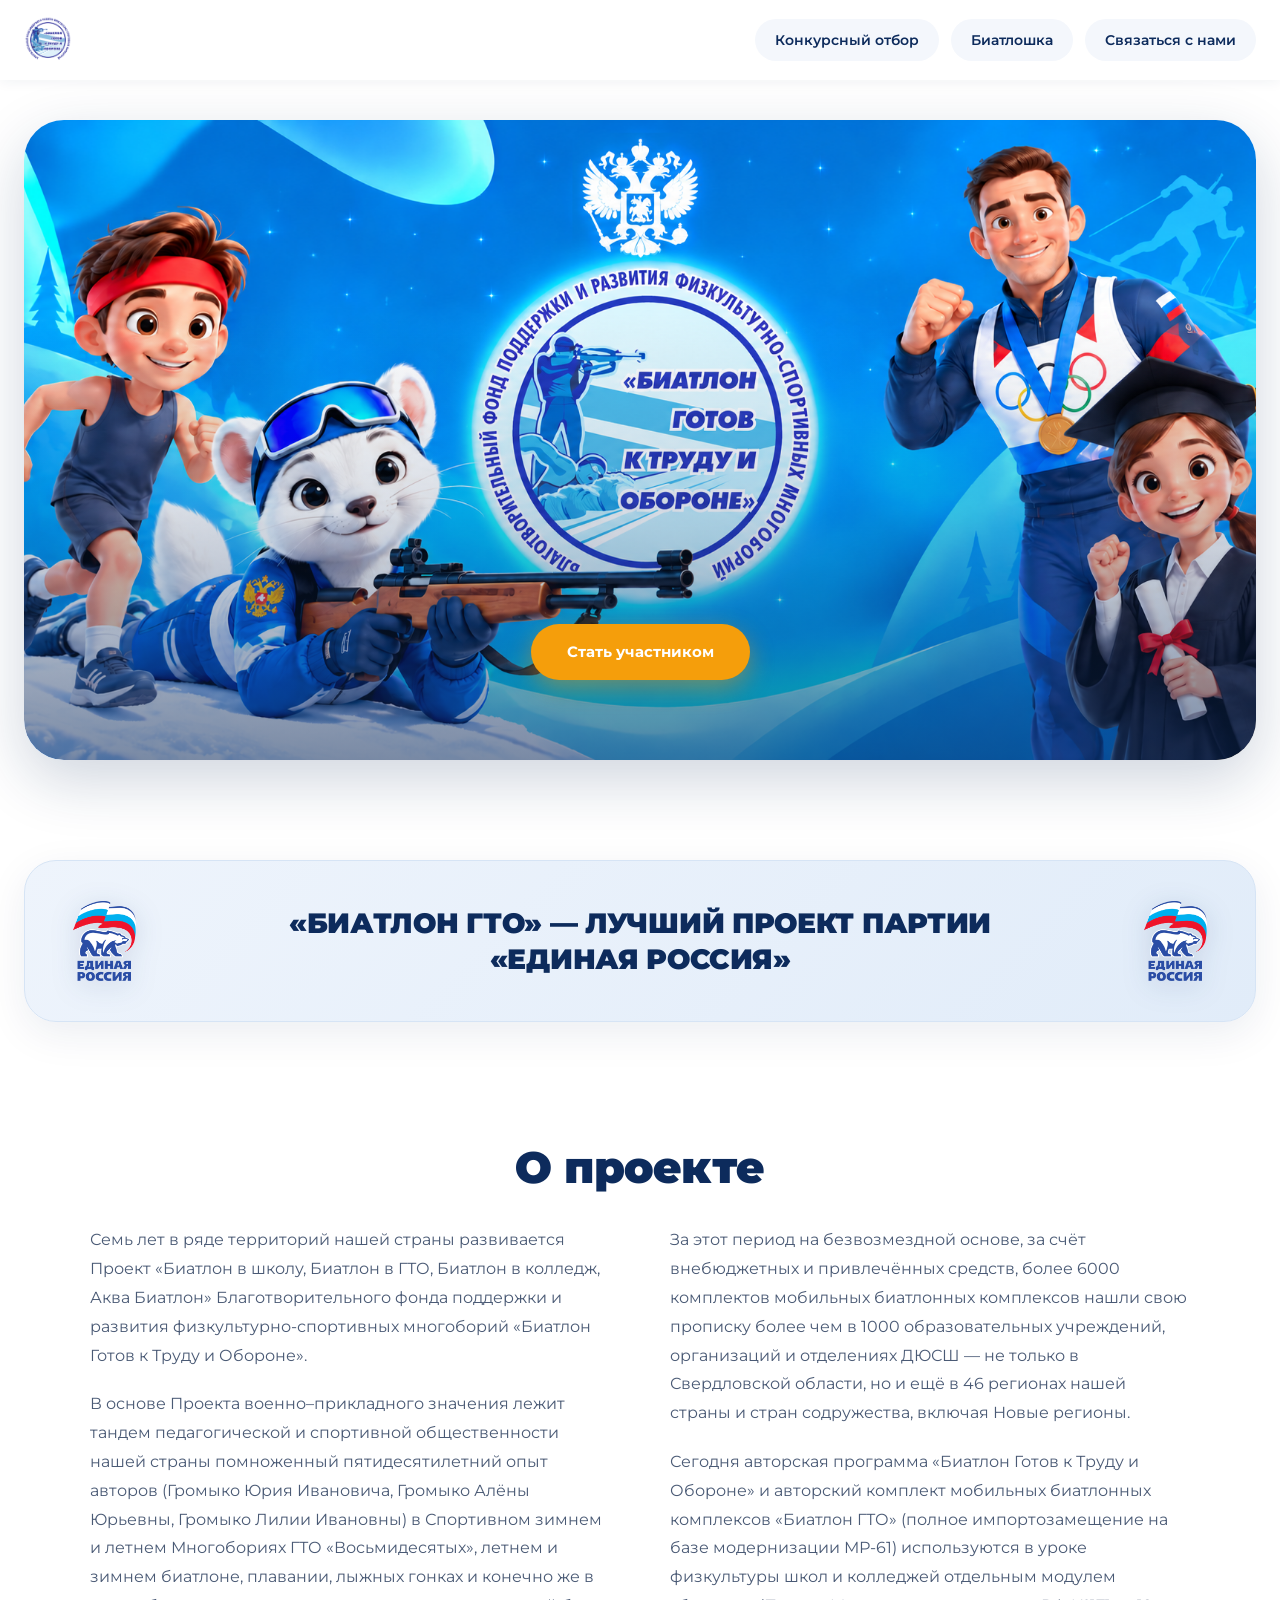
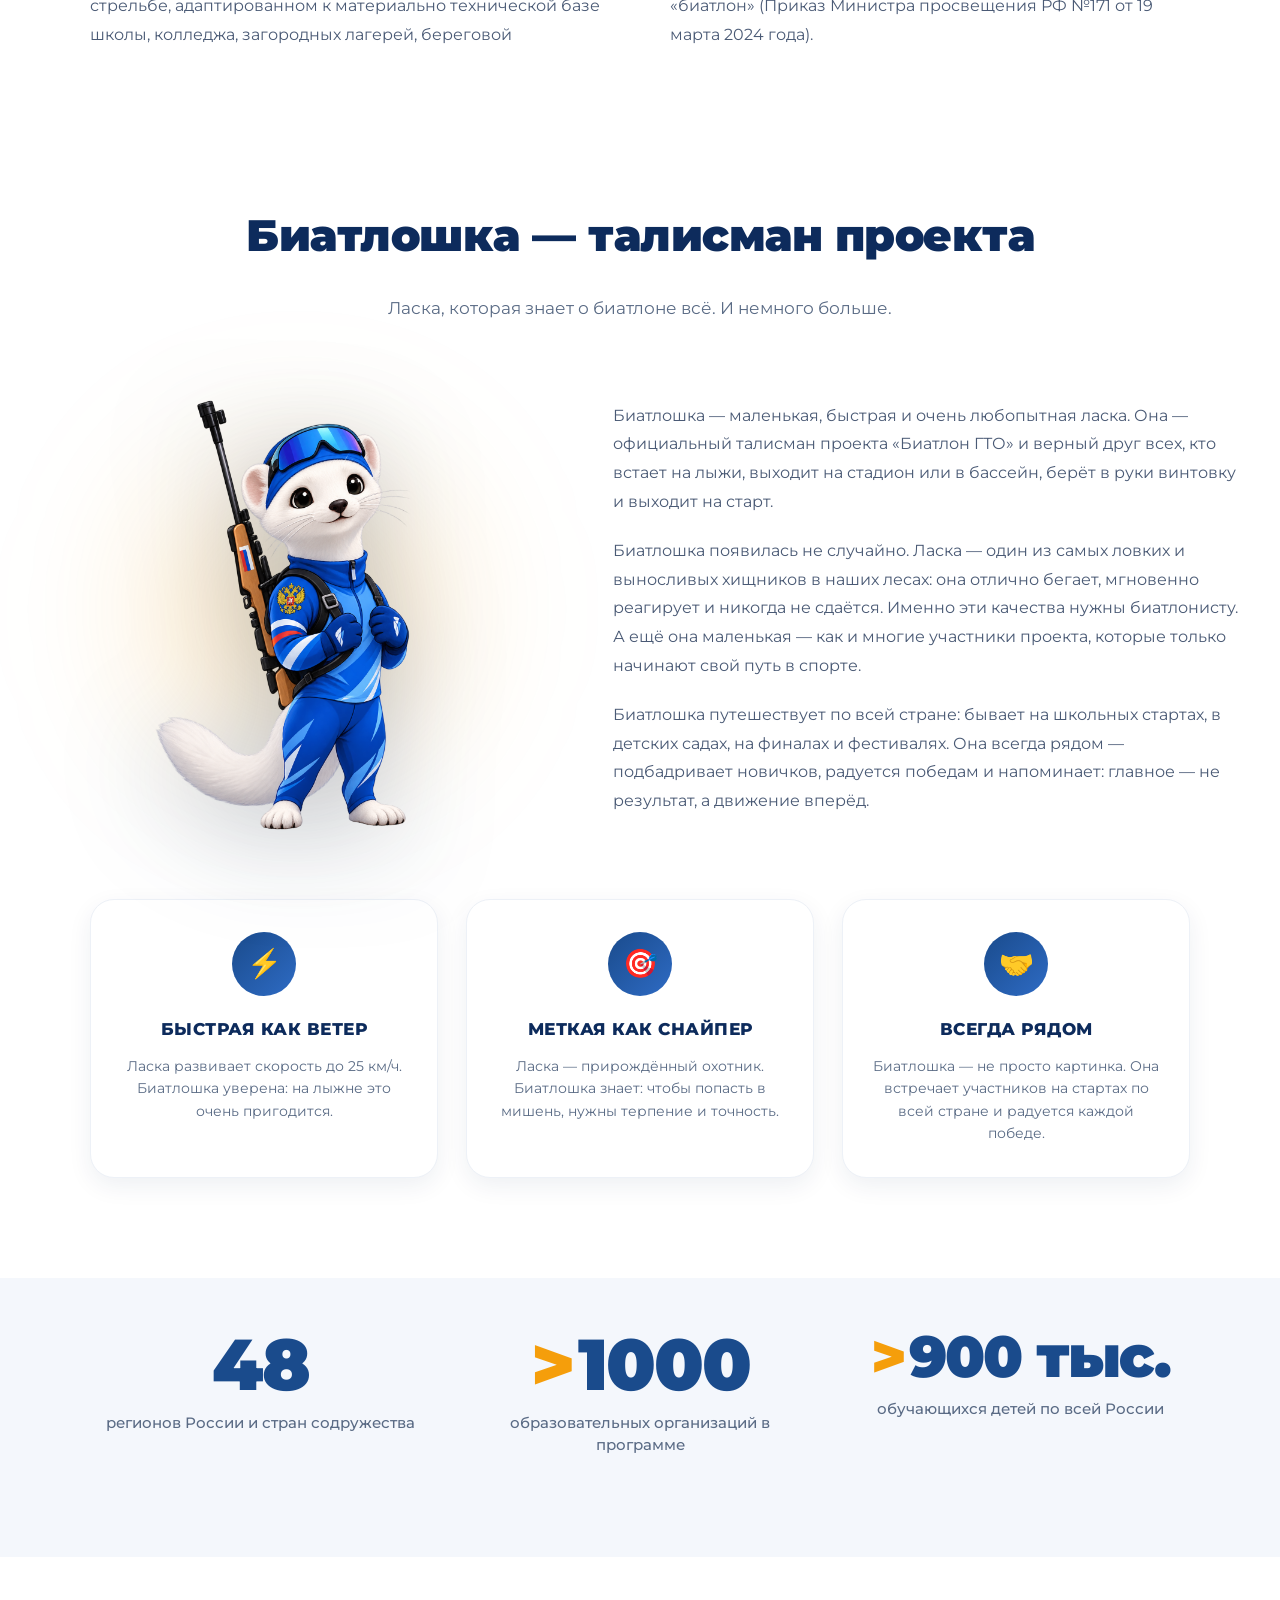
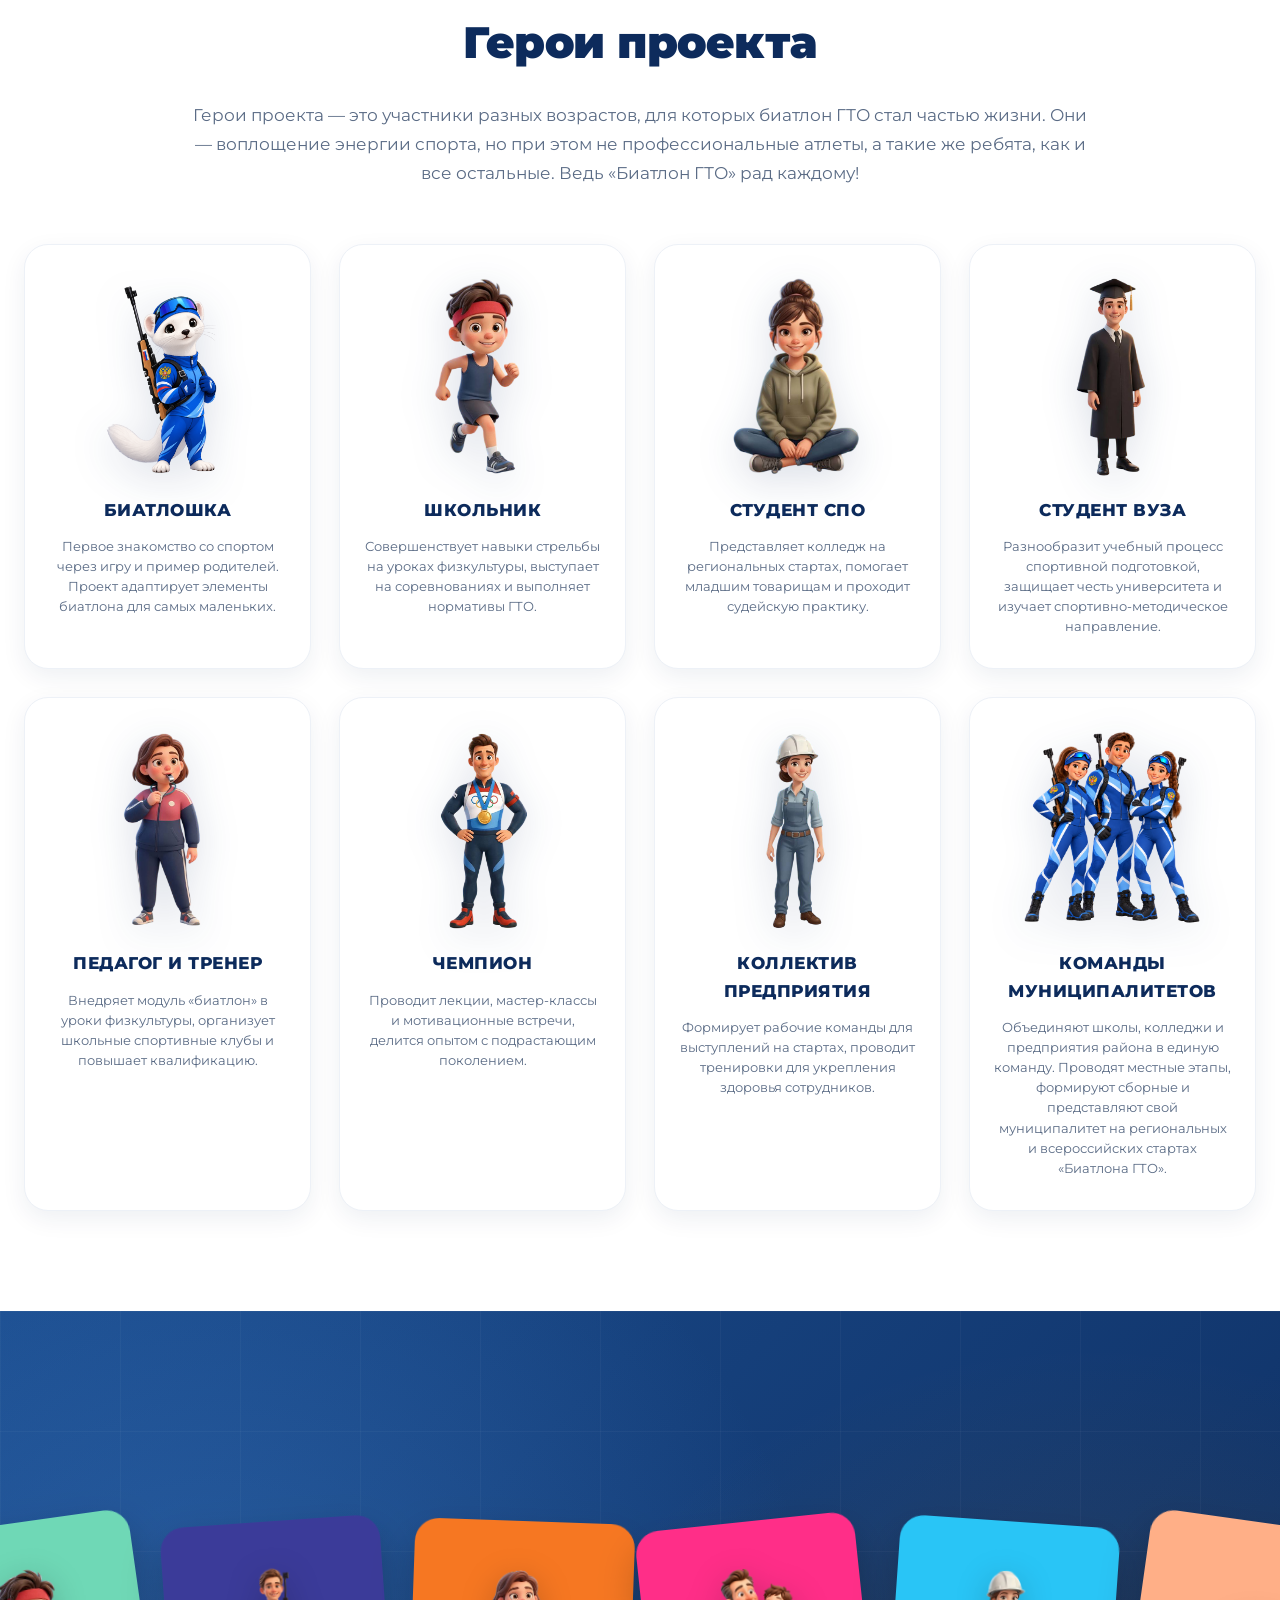
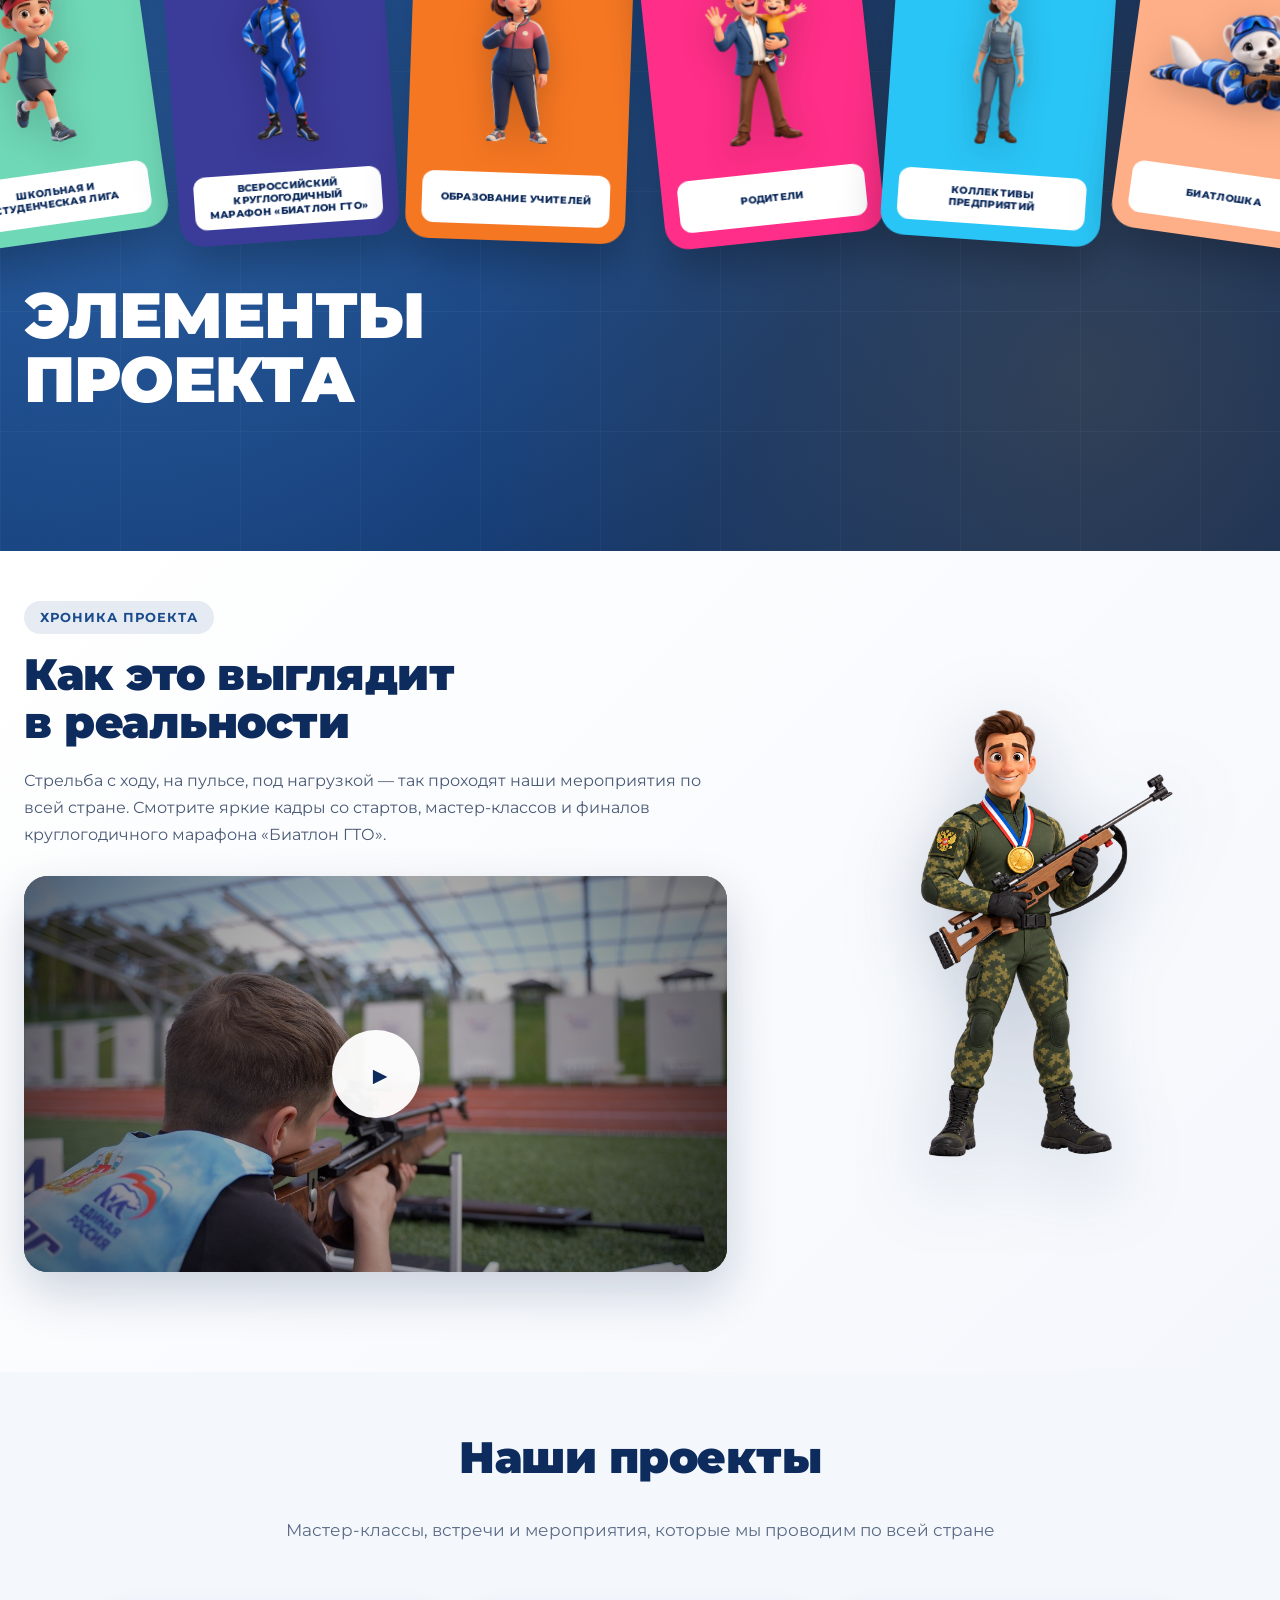
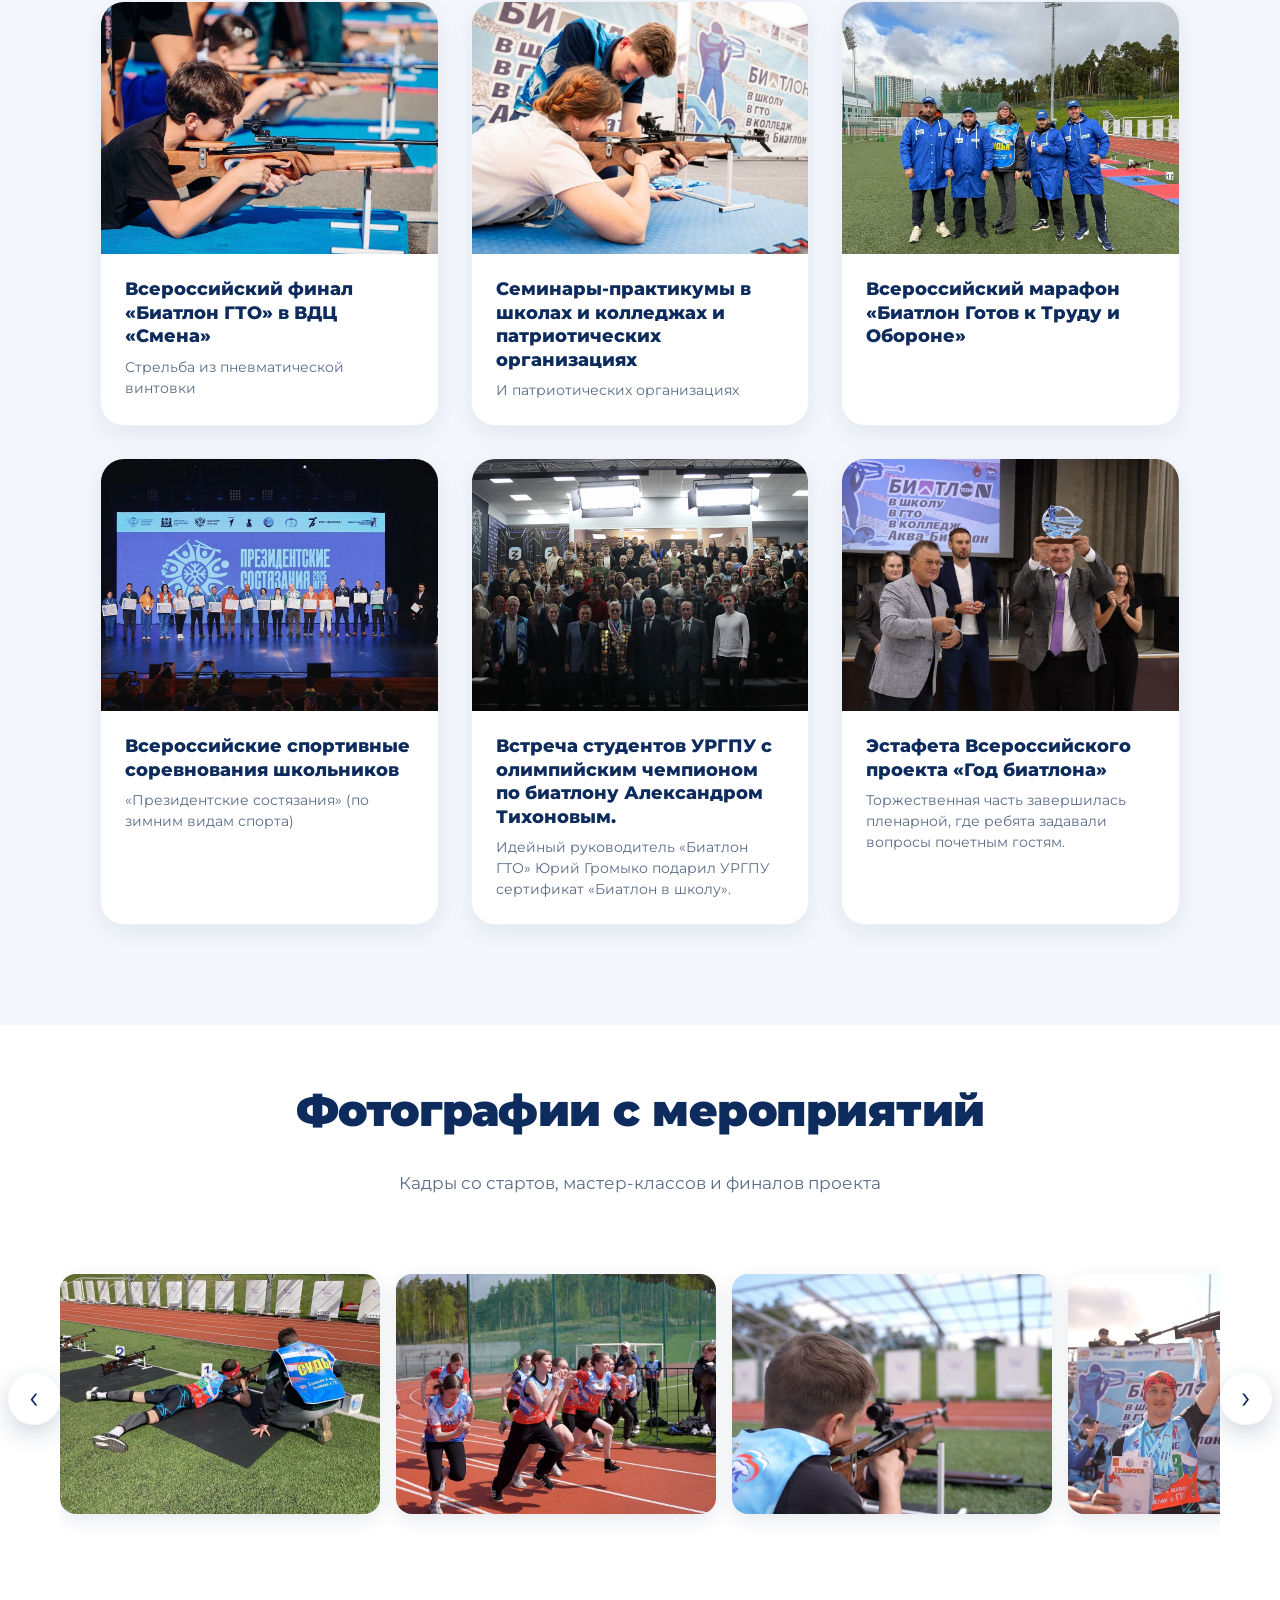
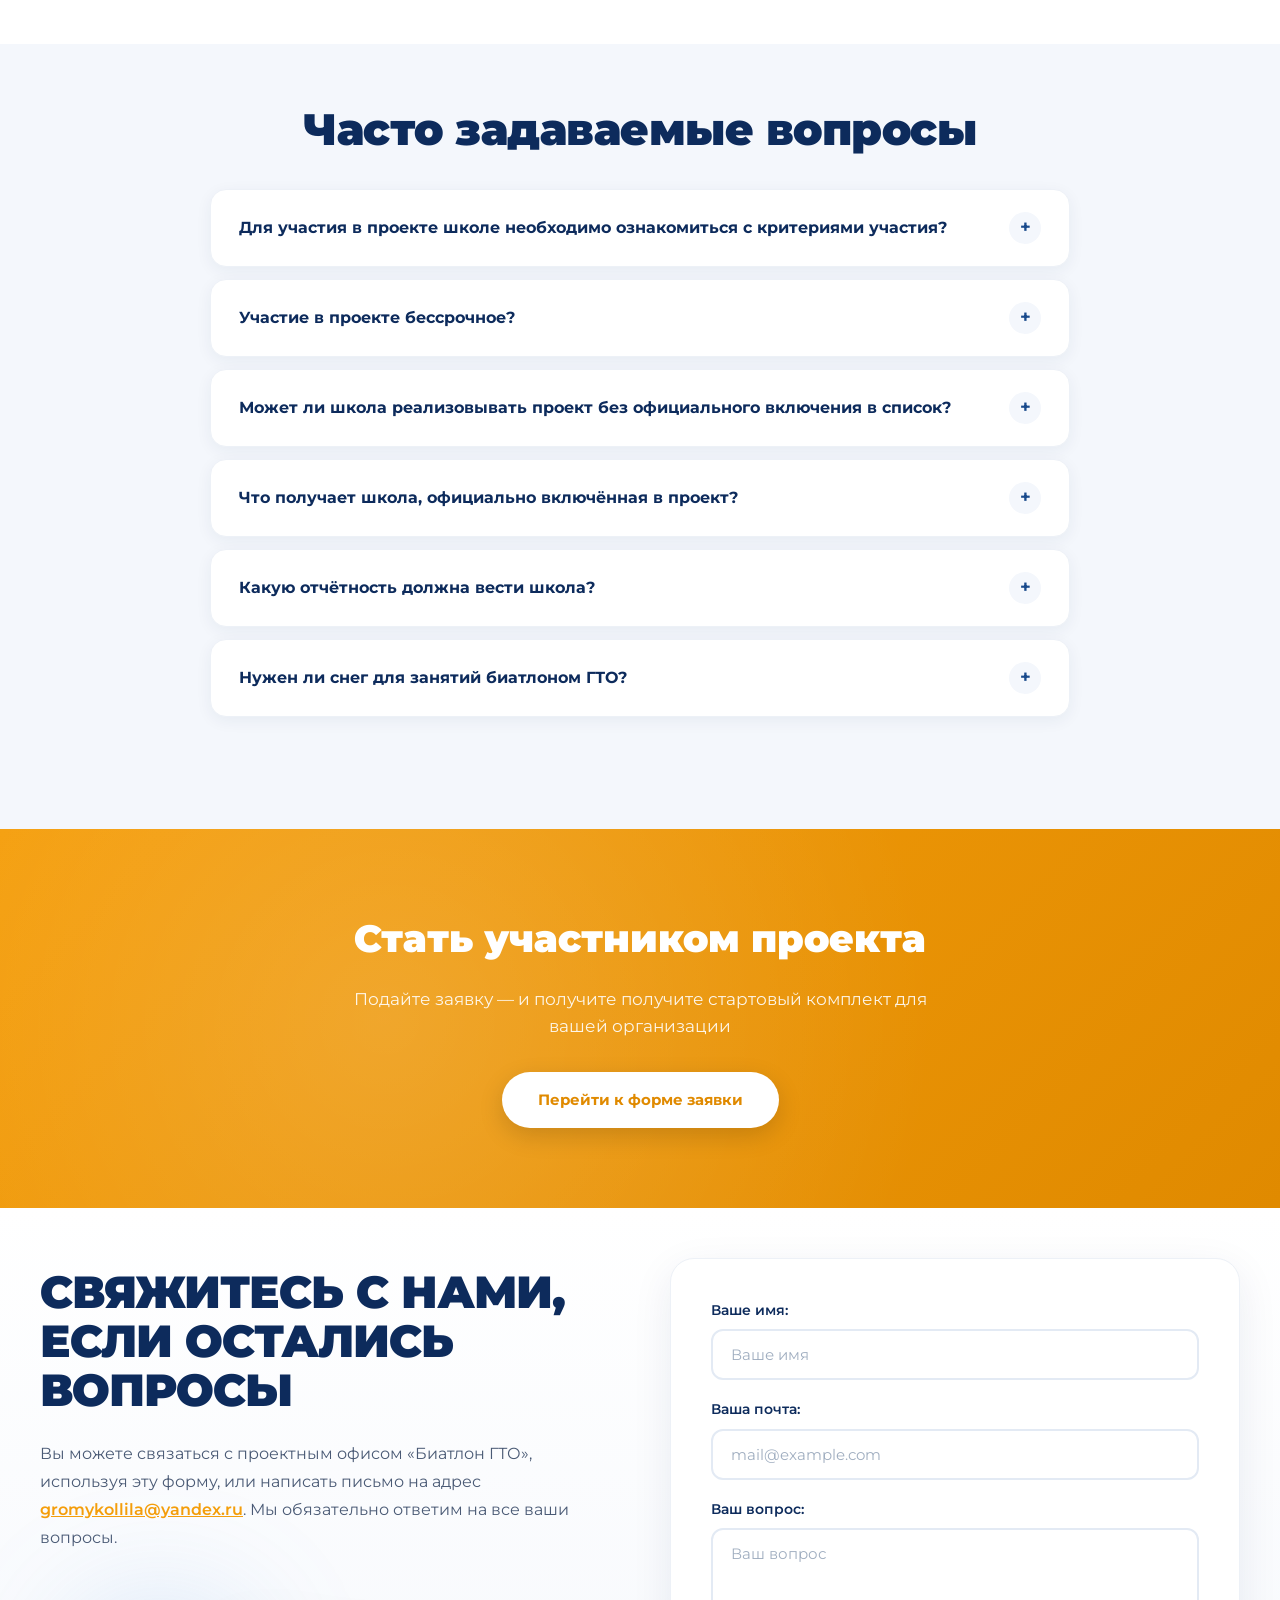
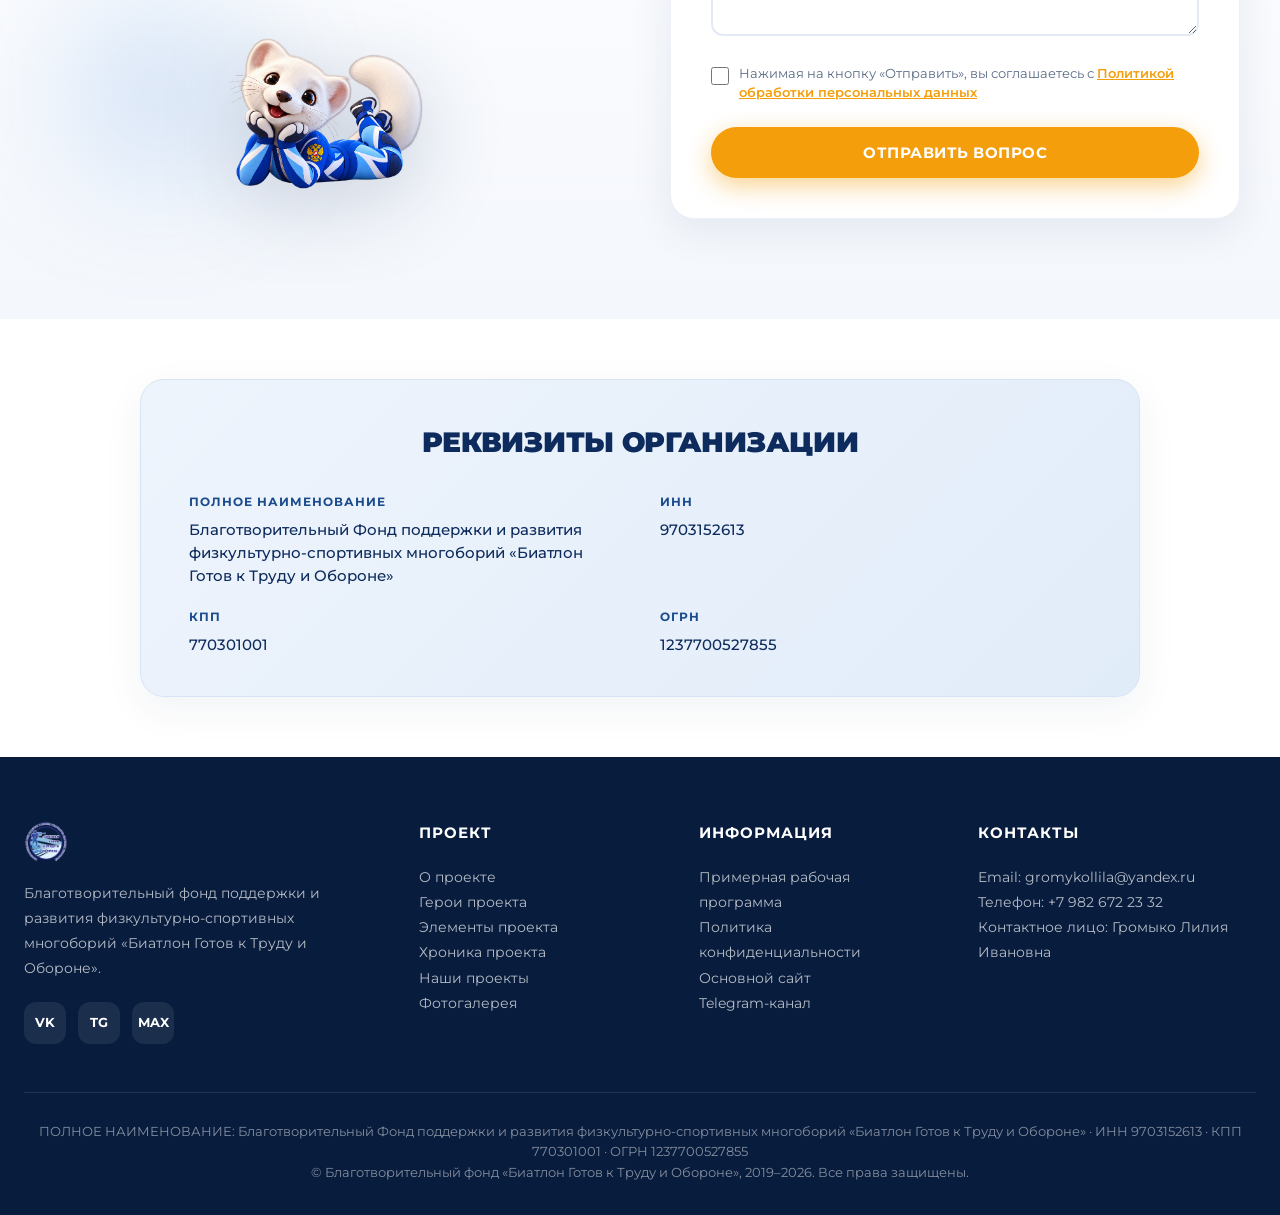
==== index.html @ d56c6538 "Update index.html" ====
<!DOCTYPE html>
<html lang="ru">
<head>
<meta charset="UTF-8">
<link rel="icon" href="/favicon.ico" type="image/x-icon">
<meta name="viewport" content="width=device-width, initial-scale=1.0">
<title>Биатлон в школу — Биатлон Готов к Труду и Обороне</title>
<link rel="preconnect" href="https://fonts.googleapis.com">
<link rel="preconnect" href="https://fonts.gstatic.com" crossorigin>
<link href="https://fonts.googleapis.com/css2?family=Montserrat:wght@400;500;600;700;800;900&display=swap" rel="stylesheet">
<link rel="stylesheet" href="style.css">
</head>
<body>

<!-- ============ 1. ХЕДЕР ============ -->
<header class="header" id="header">
    <div class="container header-inner">
        <a href="index.html" class="logo" target="_blank" rel="noopener">
            <img src="images/logogto.png" alt="Биатлон ГТО" class="logo-img">
        </a>

        <nav class="nav" id="nav">
            <a href="https://biatlonvgto.ru/press-center/news/sport-life/polozhenie-o-konkursnom-otbore-vdts-smena-i-bf-biatlon-gto/" target="_blank" rel="noopener">Конкурсный отбор</a>
            <a href="preschool.html">Биатлошка</a>
            <a href="#contacts">Связаться с нами</a>
        </nav>

        <button class="burger" id="burger" aria-label="Меню">
            <span></span><span></span><span></span>
        </button>
    </div>
</header>

<!-- ============ 2. HERO ============ -->
<section class="hero-section">
    <div class="container">
        <div class="hero-box">

            <div class="hero-cta">
                <a href="https://forms.yandex.ru/u/6abb74a384227cf427d6c8b0" target="_blank" rel="noopener" class="btn btn-orange">Стать участником</a>
            </div>
        </div>
    </div>
</section>

<!-- ============ ПАРТИЙНЫЙ БАННЕР ============ -->
<section class="party-banner">
    <div class="container">
        <div class="party-banner-box">
            <img src="images/er-logo.png" alt="Единая Россия" class="party-logo">
            <p class="party-text">
                «Биатлон ГТО» — лучший проект партии «Единая Россия»
            </p>
            <img src="images/er-logo.png" alt="Единая Россия" class="party-logo">
        </div>
    </div>
</section>

<!-- ============ 3. О ПРОЕКТЕ — ДВЕ КОЛОНКИ ============ -->
<section class="section" id="about">
    <div class="container">
        <h2 class="section-title">О проекте</h2>
        <div class="about-columns">
            <div class="about-col">
                <p>Семь лет в ряде территорий нашей страны развивается Проект «Биатлон в школу, Биатлон в ГТО, Биатлон в колледж, Аква Биатлон» Благотворительного фонда поддержки и развития физкультурно-спортивных многоборий «Биатлон Готов к Труду и Обороне».</p>
                <p>В основе Проекта военно–прикладного значения лежит тандем педагогической и спортивной общественности нашей страны помноженный пятидесятилетний опыт авторов (Громыко Юрия Ивановича, Громыко Алёны Юрьевны, Громыко Лилии Ивановны) в Спортивном зимнем и летнем Многобориях ГТО «Восьмидесятых», летнем и зимнем биатлоне, плавании, лыжных гонках и конечно же в стрельбе, адаптированном к материально технической базе школы, колледжа, загородных лагерей, береговой</p>
            </div>
            <div class="about-col">
                <p>За этот период на безвозмездной основе, за счёт внебюджетных и привлечённых средств, более 6000 комплектов мобильных биатлонных комплексов нашли свою прописку более чем в 1000 образовательных учреждений, организаций и отделениях ДЮСШ — не только в Свердловской области, но и ещё в 46 регионах нашей страны и стран содружества, включая Новые регионы.</p>
                <p>Сегодня авторская программа «Биатлон Готов к Труду и Обороне» и авторский комплект мобильных биатлонных комплексов «Биатлон ГТО» (полное импортозамещение на базе модернизации МР-61) используются в уроке физкультуры школ и колледжей отдельным модулем «биатлон» (Приказ Министра просвещения РФ №171 от 19 марта 2024 года).</p>
            </div>
        </div>
    </div>
</section>

<!-- ============ БИАТЛОШКА — ТАЛИСМАН ============ -->
<section class="section mascot-section" id="mascot">
    <div class="container">
        <h2 class="section-title">Биатлошка — талисман проекта</h2>
        <p class="section-subtitle">
            Ласка, которая знает о биатлоне всё. И немного больше.
        </p>

        <div class="mascot-inner">

            <div class="mascot-image">
                <div class="mascot-glow"></div>
                <img src="images/laska.png" alt="Биатлошка — талисман проекта">
            </div>

            <div class="mascot-content">
                <p>Биатлошка — маленькая, быстрая и очень любопытная ласка. Она — официальный талисман проекта «Биатлон ГТО» и верный друг всех, кто встает на лыжи, выходит на стадион или в бассейн, берёт в руки винтовку и выходит на старт.</p>
                <p>Биатлошка появилась не случайно. Ласка — один из самых ловких и выносливых хищников в наших лесах: она отлично бегает, мгновенно реагирует и никогда не сдаётся. Именно эти качества нужны биатлонисту. А ещё она маленькая — как и многие участники проекта, которые только начинают свой путь в спорте.</p>
                <p>Биатлошка путешествует по всей стране: бывает на школьных стартах, в детских садах, на финалах и фестивалях. Она всегда рядом — подбадривает новичков, радуется победам и напоминает: главное — не результат, а движение вперёд.</p>
            </div>

        </div>

        <div class="mascot-facts">

            <div class="mascot-fact">
                <div class="mascot-fact-icon">⚡</div>
                <h3>Быстрая как ветер</h3>
                <p>Ласка развивает скорость до 25 км/ч. Биатлошка уверена: на лыжне это очень пригодится.</p>
            </div>

            <div class="mascot-fact">
                <div class="mascot-fact-icon">🎯</div>
                <h3>Меткая как снайпер</h3>
                <p>Ласка — прирождённый охотник. Биатлошка знает: чтобы попасть в мишень, нужны терпение и точность.</p>
            </div>

            <div class="mascot-fact">
                <div class="mascot-fact-icon">🤝</div>
                <h3>Всегда рядом</h3>
                <p>Биатлошка — не просто картинка. Она встречает участников на стартах по всей стране и радуется каждой победе.</p>
            </div>

        </div>
    </div>
</section>

<!-- ============ 4. СТАТИСТИКА ============ -->
<section class="section section-gray" id="stats">
    <div class="container">
        <div class="stats-grid">
            <div class="stat-item">
                <div class="stat-num">48</div>
                <div class="stat-label">регионов России и стран содружества</div>
            </div>
            <div class="stat-item">
                <div class="stat-num"><span class="stat-sign">&gt;</span>1000</div>
                <div class="stat-label">образовательных организаций в программе</div>
            </div>
            <div class="stat-item">
                <div class="stat-num stat-num-wide"><span class="stat-sign">&gt;</span>900 тыс.</div>
                <div class="stat-label">обучающихся детей по всей России</div>
            </div>
        </div>
    </div>
</section>

<!-- ============ 5. ГЕРОИ ПРОЕКТА ============ -->
<section class="section" id="heroes">
    <div class="container">
        <h2 class="section-title">Герои проекта</h2>
        <p class="section-subtitle">
            Герои проекта — это участники разных возрастов, для которых биатлон ГТО стал частью жизни. Они — воплощение энергии спорта, но при этом не профессиональные атлеты, а такие же ребята, как и все остальные. Ведь «Биатлон ГТО» рад каждому!
        </p>

        <div class="heroes-grid">

            <div class="hero-card">
                <div class="hero-card-img">
                    <img src="images/laska.png" alt="Биатлошка">
                </div>
                <h3>Биатлошка</h3>
                <p>Первое знакомство со спортом через игру и пример родителей. Проект адаптирует элементы биатлона для самых маленьких.</p>
            </div>

            <div class="hero-card">
                <div class="hero-card-img">
                    <img src="images/schoolboy.png" alt="Школьник">
                </div>
                <h3>Школьник</h3>
                <p>Совершенствует навыки стрельбы на уроках физкультуры, выступает на соревнованиях и выполняет нормативы ГТО.</p>
            </div>

            <div class="hero-card">
                <div class="hero-card-img">
                    <img src="images/college.png" alt="Студент СПО">
                </div>
                <h3>Студент СПО</h3>
                <p>Представляет колледж на региональных стартах, помогает младшим товарищам и проходит судейскую практику.</p>
            </div>

            <div class="hero-card">
                <div class="hero-card-img">
                    <img src="images/student.png" alt="Студент вуза">
                </div>
                <h3>Студент вуза</h3>
                <p>Разнообразит учебный процесс спортивной подготовкой, защищает честь университета и изучает спортивно-методическое направление.</p>
            </div>

            <div class="hero-card">
                <div class="hero-card-img">
                    <img src="images/teacher.png" alt="Педагог">
                </div>
                <h3>Педагог и тренер</h3>
                <p>Внедряет модуль «биатлон» в уроки физкультуры, организует школьные спортивные клубы и повышает квалификацию.</p>
            </div>

            <div class="hero-card">
                <div class="hero-card-img">
                    <img src="images/champion.png" alt="Чемпион">
                </div>
                <h3>Чемпион</h3>
                <p>Проводит лекции, мастер-классы и мотивационные встречи, делится опытом с подрастающим поколением.</p>
            </div>

            <div class="hero-card">
                <div class="hero-card-img">
                    <img src="images/worker.png" alt="Коллектив предприятия">
                </div>
                <h3>Коллектив предприятия</h3>
                <p>Формирует рабочие команды для выступлений на стартах, проводит тренировки для укрепления здоровья сотрудников.</p>
            </div>

            <div class="hero-card">
                <div class="hero-card-img">
                    <img src="images/team.png" alt="Команды муниципалитетов">
                </div>
                <h3>Команды муниципалитетов</h3>
                <p>Объединяют школы, колледжи и предприятия района в единую команду. Проводят местные этапы, формируют сборные и представляют свой муниципалитет на региональных и всероссийских стартах «Биатлона ГТО».</p>
            </div>

        </div>
    </div>
</section>

<!-- ============ 6. ЭЛЕМЕНТЫ ПРОЕКТА ============ -->
<section class="section elements-section" id="elements">
    <div class="container">
        <div class="elements-wrap">

            <h2 class="elements-title">Элементы<br>проекта</h2>

            <div class="elements-cards">

                <div class="element-card" data-element="0" style="--color:#6FD8B6; --rot:-8deg;">
                    <div class="element-card-img">
                        <img src="images/schoolboy.png" alt="Школьная и студенческая лига">
                    </div>
                    <div class="element-card-label">Школьная и студенческая лига</div>
                </div>

                <div class="element-card" data-element="1" style="--color:#3B3B99; --rot:-4deg;">
                    <div class="element-card-img">
                        <img src="images/biatlonguy.png" alt="Всероссийский круглогодичный марафон">
                    </div>
                    <div class="element-card-label">Всероссийский круглогодичный марафон «Биатлон ГТО»</div>
                </div>

                <div class="element-card" data-element="2" style="--color:#F67722; --rot:2deg;">
                    <div class="element-card-img">
                        <img src="images/teacher.png" alt="Образование учителей">
                    </div>
                    <div class="element-card-label">Образование учителей</div>
                </div>

                <div class="element-card" data-element="3" style="--color:#FF2E88; --rot:-6deg;">
                    <div class="element-card-img">
                        <img src="images/parent.png" alt="Родители">
                    </div>
                    <div class="element-card-label">Родители</div>
                </div>

                <div class="element-card" data-element="4" style="--color:#29C5F6; --rot:4deg;">
                    <div class="element-card-img">
                        <img src="images/worker.png" alt="Коллективы предприятий">
                    </div>
                    <div class="element-card-label">Коллективы предприятий</div>
                </div>

                <div class="element-card" data-element="5" style="--color:#FFAF87; --rot:8deg;">
                    <div class="element-card-img">
                        <img src="images/laska2.png" alt="Биатлошка">
                    </div>
                    <div class="element-card-label">Биатлошка</div>
                </div>

            </div>
            <!-- /.elements-cards -->

        </div>
    </div>
</section>

<!-- ============ 7. ХРОНИКА ПРОЕКТА (ВИДЕО) ============ -->
<section class="section video-section" id="video">
    <div class="container">
        <div class="video-grid">

            <div class="video-content">
                <span class="section-tag">Хроника проекта</span>
                <h2 class="video-title">Как это выглядит<br>в реальности</h2>
                <p class="video-desc">
                    Стрельба с ходу, на пульсе, под нагрузкой — так проходят наши мероприятия по всей стране. Смотрите яркие кадры со стартов, мастер-классов и финалов круглогодичного марафона «Биатлон ГТО».
                </p>

                <div class="video-wrapper">
                    <div class="video-facade"
                         data-video-src="https://rutube.ru/play/embed/28a6e863d900b4c60c441e5e1217156a/?skinColor=3949AB"
                         role="button"
                         aria-label="Смотреть видео"
                         tabindex="0">
                        <img src="images/video-poster.jpg" alt="Хроника проекта «Биатлон ГТО»">
                        <button class="video-play-btn" aria-hidden="true">▶</button>
                    </div>
                </div>
            </div>

            <div class="video-character">
                <div class="video-glow"></div>
                <img src="images/military.png" alt="Персонаж">
            </div>

        </div>
    </div>
</section>

<!-- ============ 8. НАШИ ПРОЕКТЫ ============ -->
<section class="section section-gray" id="projects">
    <div class="container">
        <h2 class="section-title">Наши проекты</h2>
        <p class="section-subtitle">
            Мастер-классы, встречи и мероприятия, которые мы проводим по всей стране
        </p>

        <div class="projects-grid">

            <div class="project-card" data-project="0">
                <div class="project-img">
                    <img src="images/project-1.jpg" alt="Всероссийский финал «Биатлон ГТО» в ВДЦ «Смена»">
                </div>
                <h3>Всероссийский финал «Биатлон ГТО» в ВДЦ «Смена»</h3>
                <p>Стрельба из пневматической винтовки</p>
            </div>

            <div class="project-card" data-project="1">
                <div class="project-img">
                    <img src="images/project-2.jpg" alt="Семинары-практикумы">
                </div>
                <h3>Семинары-практикумы в школах и колледжах и патриотических организациях</h3>
                <p>И патриотических организациях</p>
            </div>

            <div class="project-card" data-project="2">
                <div class="project-img">
                    <img src="images/urgpy.jpg" alt="Всероссийский мировой «Биатлон Готов к Труду и Обороне»">
                </div>
                <h3>Всероссийский марафон «Биатлон Готов к Труду и Обороне»</h3>
            </div>

            <div class="project-card" data-project="3">
                <div class="project-img">
                    <img src="images/project-4.jpg" alt="Всероссийские спортивные соревнования школьников">
                </div>
                <h3>Всероссийские спортивные соревнования школьников</h3>
                <p>«Президентские состязания» (по зимним видам спорта)</p>
            </div>

            <div class="project-card" data-project="4">
                <div class="project-img">
                    <img src="images/project-5.jpg" alt="Встреча студентов УРГПУ с олимпийским чемпионом">
                </div>
                <h3>Встреча студентов УРГПУ с олимпийским чемпионом по биатлону Александром Тихоновым.</h3>
                <p>Идейный руководитель «Биатлон ГТО» Юрий Громыко подарил УРГПУ сертификат «Биатлон в школу».</p>
            </div>
            <div class="project-card" data-project="5">
                <div class="project-img">
                    <img src="images/project-6.jpg" alt="Всероссийского проекта «Год биатлона»">
                </div>
                <h3>Эстафета Всероссийского проекта «Год биатлона»</h3>
                <p>Торжественная часть завершилась пленарной, где ребята задавали вопросы почетным гостям.</p>
            </div>

        </div>
    </div>
</section>

<!-- ============ 9. ФОТОГАЛЕРЕЯ — СЛАЙДЕР ============ -->
<section class="section" id="gallery">
    <div class="container">
        <h2 class="section-title">Фотографии с мероприятий</h2>
        <p class="section-subtitle">
            Кадры со стартов, мастер-классов и финалов проекта
        </p>
    </div>

    <div class="gallery-slider-wrap">
        <button class="gallery-slider-btn gallery-slider-prev" id="gallerySliderPrev" aria-label="Назад">‹</button>

        <div class="gallery-slider" id="gallerySlider">
            <div class="gallery-slide" data-index="0"><img src="images/gallery-01.jpg" alt="Фото 1"></div>
            <div class="gallery-slide" data-index="1"><img src="images/gallery-02.jpg" alt="Фото 2"></div>
            <div class="gallery-slide" data-index="2"><img src="images/gallery-03.jpg" alt="Фото 3"></div>
            <div class="gallery-slide" data-index="3"><img src="images/gallery-04.jpg" alt="Фото 4"></div>
            <div class="gallery-slide" data-index="4"><img src="images/gallery-05.jpg" alt="Фото 5"></div>
            <div class="gallery-slide" data-index="5"><img src="images/gallery-06.jpg" alt="Фото 6"></div>
            <div class="gallery-slide" data-index="6"><img src="images/gallery-07.jpg" alt="Фото 7"></div>
            <div class="gallery-slide" data-index="7"><img src="images/gallery-08.jpg" alt="Фото 8"></div>
            <div class="gallery-slide" data-index="8"><img src="images/gallery-09.jpg" alt="Фото 9"></div>
            <div class="gallery-slide" data-index="9"><img src="images/gallery-10.jpg" alt="Фото 10"></div>
            <div class="gallery-slide" data-index="10"><img src="images/gallery-11.jpg" alt="Фото 11"></div>
            <div class="gallery-slide" data-index="11"><img src="images/gallery-12.jpg" alt="Фото 12"></div>
            <div class="gallery-slide" data-index="12"><img src="images/gallery-13.jpg" alt="Фото 13"></div>
            <div class="gallery-slide" data-index="13"><img src="images/gallery-14.jpg" alt="Фото 14"></div>
        </div>

        <button class="gallery-slider-btn gallery-slider-next" id="gallerySliderNext" aria-label="Вперёд">›</button>
    </div>
</section>

<!-- ============ 10. FAQ ============ -->
<section class="section section-gray" id="faq">
    <div class="container">
        <h2 class="section-title">Часто задаваемые вопросы</h2>
        <div class="faq-list">

            <div class="faq-item">
                <button class="faq-question">
                    Для участия в проекте школе необходимо ознакомиться с критериями участия?
                    <span class="faq-toggle">+</span>
                </button>
                <div class="faq-answer">
                    <p>Да. В случае готовности их выполнения образовательная организация подаёт предварительную заявку в разделе сайта «Стать участником». Список участников проекта формируется ежегодно (февраль–апрель) совместно с региональным органом исполнительной власти в области образования.</p>
                </div>
            </div>

            <div class="faq-item">
                <button class="faq-question">
                    Участие в проекте бессрочное?
                    <span class="faq-toggle">+</span>
                </button>
                <div class="faq-answer">
                    <p>Да, участие в проекте для школ бессрочное. Для исключения школы из списка участников проекта школе необходимо направить официальное письмо в адрес фонда и регионального органа исполнительной власти в области образования с обоснованием причины исключения.</p>
                </div>
            </div>

            <div class="faq-item">
                <button class="faq-question">
                    Может ли школа реализовывать проект без официального включения в список?
                    <span class="faq-toggle">+</span>
                </button>
                <div class="faq-answer">
                    <p>Да, школа может самостоятельно реализовывать элементы проекта без официального включения в список, утверждённый фондом. Все материалы по реализации проекта находятся в общем доступе в разделе «Документы». При этом школа, официально не включённая в проект, не получает пакет спортивного инвентаря, не участвует в финальных Всероссийских мероприятиях, семинарах-практикумах, конкурсах, не имеют технического и методического сопровождения.</p>
                </div>
            </div>

            <div class="faq-item">
                <button class="faq-question">
                    Что получает школа, официально включённая в проект?
                    <span class="faq-toggle">+</span>
                </button>
                <div class="faq-answer">
                    <p>Школа, готовая выполнить критерии участия, подавшая заявку и официально включённая в реализацию в рамках договора пожертвования, заключённого между фондом и школой, получает пакет стартового брендированного инвентаря для реализации проекта.</p>
                </div>
            </div>

            <div class="faq-item">
                <button class="faq-question">
                    Какую отчётность должна вести школа?
                    <span class="faq-toggle">+</span>
                </button>
                <div class="faq-answer">
                    <p>В период реализации проекта образовательной организации необходимо заполнить отчётную форму в личном кабинете школы на сайте Министерства просвещения РФ. Отчёт заполняется дважды в течение одного учебного года (январь, май).</p>
                </div>
            </div>

            <div class="faq-item">
                <button class="faq-question">
                    Нужен ли снег для занятий биатлоном ГТО?
                    <span class="faq-toggle">+</span>
                </button>
                <div class="faq-answer">
                    <p>Нет. Проект работает вне зависимости от наличия снежного покрова — в Ставропольском и Краснодарском крае, Южной и Северной Осетии, Чеченской республике, Кыргызстане и Республике Беларусь. Мобильные биатлонные комплексы «Биатлон ГТО» адаптированы под любую материально-техническую базу образовательной организации, загородного лагеря, стадиона.</p>
                </div>
            </div>

        </div>
    </div>
</section>

<!-- ============ 11. CTA / ФОРМА ЗАЯВКИ ============ -->
<section class="cta" id="form">
    <div class="container cta-inner">
        <h2>Стать участником проекта</h2>
        <p>Подайте заявку — и получите получите стартовый комплект для вашей организации</p>
        <a href="https://forms.yandex.ru/u/6abb74a384227cf427d6c8b0" target="_blank" rel="noopener" class="btn btn-white">Перейти к форме заявки</a>
    </div>
</section>

    <!-- ============ СВЯЖИТЕСЬ С НАМИ ============ -->
<section class="section contact-form-section" id="contact-form">
    <div class="container">
        <div class="contact-grid">

            <div class="contact-info">
                <h2 class="contact-title">Свяжитесь с нами, если остались вопросы</h2>
                <p class="contact-desc">
                    Вы можете связаться с проектным офисом «Биатлон ГТО», используя эту форму,
                    или написать письмо на адрес
                    <a href="mailto:gromykollila@yandex.ru">gromykollila@yandex.ru</a>.
                    Мы обязательно ответим на все ваши вопросы.
                </p>

    <div class="contact-mascot">
        <div class="contact-mascot-glow"></div>
        <img src="images/laska3.png" alt="Биатлошка">
    </div>
</div>

            <form class="contact-form"
                  action="https://formspree.io/f/mbglqzpg"
                  method="POST">

                <div class="contact-form-field">
                    <label for="cf-name">Ваше имя:</label>
                    <input type="text" id="cf-name" name="person_name" placeholder="Ваше имя" required>
                </div>

                <div class="contact-form-field">
                    <label for="cf-email">Ваша почта:</label>
                    <input type="email" id="cf-email" name="email" placeholder="mail@example.com" required>
                </div>

                <div class="contact-form-field">
                    <label for="cf-message">Ваш вопрос:</label>
                    <textarea id="cf-message" name="message" rows="4" placeholder="Ваш вопрос" required></textarea>
                </div>

                <label class="contact-consent">
                    <input type="checkbox" name="consent" required>
                    <span>
                        Нажимая на кнопку «Отправить», вы соглашаетесь с
                        <a href="privacy.html" target="_blank">Политикой обработки персональных данных</a>
                    </span>
                </label>

                <button type="submit" class="contact-submit">Отправить вопрос</button>

                <div class="contact-form-message" id="contactFormMessage">
                    Спасибо! Ваше сообщение отправлено. Мы свяжемся с вами в ближайшее время.
                </div>
            </form>

        </div>
    </div>
</section>
    <!-- ============ РЕКВИЗИТЫ ============ -->
<section class="requisites">
    <div class="container">
        <div class="requisites-box">
            <h2 class="requisites-title">Реквизиты организации</h2>
            <div class="requisites-grid">

                <div class="requisites-item">
                    <div class="requisites-label">Полное наименование</div>
                    <div class="requisites-value">Благотворительный Фонд поддержки и развития физкультурно-спортивных многоборий «Биатлон Готов к Труду и Обороне»</div>
                </div>

                <div class="requisites-item">
                    <div class="requisites-label">ИНН</div>
                    <div class="requisites-value">9703152613</div>
                </div>

                <div class="requisites-item">
                    <div class="requisites-label">КПП</div>
                    <div class="requisites-value">770301001</div>
                </div>

                <div class="requisites-item">
                    <div class="requisites-label">ОГРН</div>
                    <div class="requisites-value">1237700527855</div>
                </div>

            </div>
        </div>
    </div>
</section>

<!-- ============ 12. ФУТЕР ============ -->
<footer class="footer" id="contacts">
    <div class="container">
        <div class="footer-grid">
            <div>
                <div class="footer-logo">
                    <img src="images/logogto.png" alt="Биатлон ГТО" class="footer-logo-img">
                </div>
                <p>Благотворительный фонд поддержки и развития физкультурно-спортивных многоборий «Биатлон Готов к Труду и Обороне».</p>
                <div class="footer-socials">
                    <a href="https://vk.ru/biatlonv_gto" target="_blank" rel="noopener" class="footer-social" aria-label="ВКонтакте">VK</a>
                    <a href="https://t.me/unostrus96" target="_blank" rel="noopener" class="footer-social" aria-label="Telegram">TG</a>
                    <a href="https://max.ru/join/y0WsVsxAyvVWuQJE02IU4ZRLbYFkY3nSQubuzBuzwjU" target="_blank" rel="noopener" class="footer-social" aria-label="MAX">MAX</a>
                </div>
            </div>
            <div>
                <h4>Проект</h4>
                <ul>
                    <li><a href="#about">О проекте</a></li>
                    <li><a href="#heroes">Герои проекта</a></li>
                    <li><a href="#elements">Элементы проекта</a></li>
                    <li><a href="#video">Хроника проекта</a></li>
                    <li><a href="#projects">Наши проекты</a></li>
                    <li><a href="#gallery">Фотогалерея</a></li>
                </ul>
            </div>
            <div>
                <h4>Информация</h4>
                <ul>
                    <li><a href="docs/rabochaya-programma.pdf" target="_blank" rel="noopener">Примерная рабочая программа</a></li>
                    <li><a href="privacy.html">Политика конфиденциальности</a></li>
                    <li><a href="https://biatlonvgto.ru/" target="_blank" rel="noopener">Основной сайт</a></li>
                    <li><a href="https://t.me/unostrus96" target="_blank" rel="noopener">Telegram-канал</a></li>
                </ul>
            </div>
            <div>
                <h4>Контакты</h4>
                <p>Email: gromykollila@yandex.ru</p>
                <p>Телефон: +7 982 672 23 32</p>
                <p>Контактное лицо: Громыко Лилия Ивановна</p>
            </div>
        </div>
        <div class="footer-bottom">
            <div class="footer-requisites">
               ПОЛНОЕ НАИМЕНОВАНИЕ: Благотворительный Фонд поддержки и развития физкультурно-спортивных многоборий «Биатлон Готов к Труду и Обороне» · ИНН 9703152613 · КПП 770301001 · ОГРН 1237700527855
            </div>
        <div class="footer-copy">
            © Благотворительный фонд «Биатлон Готов к Труду и Обороне», 2019–2026. Все права защищены.
        </div>
</div>
    </div>
</footer>

<!-- ============ МОДАЛЬНОЕ ОКНО ЭЛЕМЕНТОВ ============ -->
<div class="element-modal-overlay" id="elementModal">
    <div class="element-modal" role="dialog" aria-modal="true">
        <button class="element-modal-close" id="elementModalClose" aria-label="Закрыть">×</button>

        <div class="element-modal-inner">

            <div class="element-modal-left">
                <div class="element-modal-top">
                    <div class="element-modal-title-wrap">
                        <h3 class="element-modal-title" id="emTitle">Заголовок</h3>
                    </div>
                    <p class="element-modal-subtitle" id="emSubtitle">Подзаголовок</p>
                </div>

                <div class="element-modal-how">
                    <h4>Как участвовать?</h4>
                    <ul class="element-modal-list" id="emList"></ul>
                </div>
            </div>

            <div class="element-modal-right">
                <img src="" alt="" id="emImage" class="element-modal-image">
            </div>

            <div class="element-modal-percent" id="emPercent">100%</div>

            <div class="element-modal-bottom" id="emBottom">Текст внизу</div>
        </div>

        <img src="images/persongun.png" alt="Биатлонист" class="element-modal-shooter">
    </div>
</div>

<!-- ============ ЛАЙТБОКС ДЛЯ ФОТО ============ -->
<div class="lightbox" id="lightbox">
    <button class="lightbox-close" id="lightboxClose" aria-label="Закрыть">×</button>
    <button class="lightbox-nav lightbox-prev" id="lightboxPrev" aria-label="Назад">‹</button>
    <img src="" alt="" id="lightboxImg">
    <button class="lightbox-nav lightbox-next" id="lightboxNext" aria-label="Вперёд">›</button>
    <div class="lightbox-counter" id="lightboxCounter">1 / 14</div>
</div>

<script src="script.js"></script>
</body>
</html>
---- style.css ----
/* ============ БАЗА ============ */
* { margin: 0; padding: 0; box-sizing: border-box; }
html { scroll-behavior: smooth; }
body {
    font-family: 'Montserrat', sans-serif;
    color: #0D2B5C;
    background: #FFFFFF;
    line-height: 1.6;
    overflow-x: hidden;
}
img { max-width: 100%; display: block; }
a { text-decoration: none; color: inherit; }
button { font-family: inherit; cursor: pointer; border: none; }

:root {
    --blue-dark: #0D2B5C;
    --blue: #1A4B8C;
    --blue-light: #2E6BC4;
    --blue-sky: #4A8FE0;
    --orange: #F59E0B;
    --orange-dark: #E08A00;
    --white: #FFFFFF;
    --gray: #F4F7FC;
}

.container {
    max-width: 1320px;
    margin: 0 auto;
    padding: 0 24px;
}

/* ============ ХЕДЕР ============ */
.header {
    position: fixed;
    top: 0; left: 0; right: 0;
    z-index: 1000;
    background: #FFFFFF;
    box-shadow: 0 2px 12px rgba(13, 43, 92, 0.06);
    padding: 16px 0;
    transition: all 0.3s ease;
}
.header.scrolled { padding: 10px 0; box-shadow: 0 4px 20px rgba(13, 43, 92, 0.12); }
.header-inner {
    display: flex;
    align-items: center;
    justify-content: space-between;
    gap: 20px;
}
.logo-img { height: 48px; width: auto; }
.nav { display: flex; gap: 12px; align-items: center; }
.nav a {
    color: var(--blue-dark);
    font-size: 14px;
    font-weight: 600;
    padding: 10px 20px;
    border-radius: 50px;
    background: var(--gray);
    transition: all 0.25s ease;
    white-space: nowrap;
}
.nav a:hover { background: var(--blue); color: var(--white); transform: translateY(-2px); }

.burger {
    display: none;
    flex-direction: column;
    gap: 5px;
    background: transparent;
    padding: 8px;
}
.burger span {
    width: 26px; height: 3px;
    background: var(--blue-dark);
    border-radius: 3px;
    transition: 0.3s;
}

.btn {
    display: inline-flex;
    align-items: center;
    justify-content: center;
    gap: 8px;
    padding: 16px 36px;
    border-radius: 50px;
    font-weight: 700;
    font-size: 15px;
    transition: all 0.3s ease;
    white-space: nowrap;
}
.btn-orange {
    background: var(--orange);
    color: var(--white);
    box-shadow: 0 8px 24px rgba(245, 158, 11, 0.45);
}
.btn-orange:hover { background: var(--orange-dark); transform: translateY(-2px); box-shadow: 0 12px 32px rgba(245, 158, 11, 0.6); }
.btn-blue {
    background: var(--blue);
    color: var(--white);
    box-shadow: 0 6px 20px rgba(26, 75, 140, 0.35);
}
.btn-blue:hover { background: var(--blue-dark); transform: translateY(-2px); }
.btn-white {
    background: var(--white);
    color: var(--orange-dark);
    box-shadow: 0 8px 24px rgba(0,0,0,0.15);
}
.btn-white:hover { background: var(--blue-dark); color: var(--white); transform: translateY(-2px); }

/* ============ HERO ============ */
.hero-section { background: #FFFFFF; padding: 120px 0 40px; }
.hero-box {
    position: relative;
    border-radius: 40px;
    overflow: hidden;
    min-height: 640px;
    display: flex;
    align-items: flex-end;
    justify-content: center;
    padding: 60px;
    background-image: url('images/hero-bg.png');
    background-size: cover;
    background-position: center center;
    background-repeat: no-repeat;
    box-shadow: 0 20px 60px rgba(13, 43, 92, 0.2);
}
.hero-box::before {
    content: '';
    position: absolute;
    inset: 0;
    background: linear-gradient(
        to top,
        rgba(13, 43, 92, 0.55) 0%,
        rgba(13, 43, 92, 0.15) 40%,
        rgba(13, 43, 92, 0) 70%
    );
    pointer-events: none;
    border-radius: 40px;
}
.hero-cta { position: relative; z-index: 2; padding-bottom: 20px; }

/* ============ ПАРТИЙНЫЙ БАННЕР ============ */
.party-banner { padding: 60px 0; background: #FFFFFF; }
.party-banner-box {
    display: flex;
    align-items: center;
    justify-content: center;
    gap: 40px;
    padding: 40px 48px;
    background: linear-gradient(135deg, #EEF4FC 0%, #E1ECF9 100%);
    border-radius: 32px;
    box-shadow: 0 12px 40px rgba(13, 43, 92, 0.08);
    border: 1px solid #D6E4F5;
    text-align: center;
}
.party-logo {
    height: 80px;
    width: auto;
    flex-shrink: 0;
    filter: drop-shadow(0 6px 14px rgba(13, 43, 92, 0.15));
    transition: transform 0.3s ease;
}
.party-logo:hover { transform: scale(1.05); }
.party-text {
    font-size: clamp(18px, 2.2vw, 28px);
    font-weight: 900;
    color: var(--blue-dark);
    line-height: 1.3;
    letter-spacing: -0.3px;
    text-transform: uppercase;
    max-width: 720px;
    margin: 0 auto;
}
@media (max-width: 900px) {
    .party-banner { padding: 40px 0; }
    .party-banner-box { gap: 20px; padding: 28px 24px; border-radius: 24px; }
    .party-logo { height: 56px; }
    .party-text { font-size: 17px; }
}
@media (max-width: 600px) {
    .party-banner { padding: 30px 0; }
    .party-banner-box { flex-direction: column; gap: 16px; padding: 24px 18px; }
    .party-logo { height: 48px; }
    .party-text { font-size: 15px; line-height: 1.35; }
}

/* ============ СЕКЦИИ ============ */
.section { padding: 50px 0 100px 0; }
.section-gray { background: var(--gray); }
.section-title {
    font-size: clamp(28px, 3.5vw, 44px);
    font-weight: 900;
    color: var(--blue-dark);
    text-align: center;
    margin-bottom: 24px;
    letter-spacing: -0.5px;
}
.section-subtitle {
    font-size: 17px;
    color: #5A6B85;
    text-align: center;
    max-width: 900px;
    margin: 0 auto 56px;
    line-height: 1.7;
}
.section-tag {
    display: inline-block;
    background: rgba(26, 75, 140, 0.1);
    color: var(--blue);
    padding: 6px 16px;
    border-radius: 50px;
    font-size: 13px;
    font-weight: 700;
    letter-spacing: 1px;
    text-transform: uppercase;
    margin-bottom: 16px;
}

/* ============ О ПРОЕКТЕ ============ */
.about-columns {
    display: grid;
    grid-template-columns: 1fr 1fr;
    gap: 60px;
    max-width: 1100px;
    margin: 0 auto;
}
.about-col p { font-size: 16px; color: #4A5A75; line-height: 1.8; margin-bottom: 20px; }
.about-col p:last-child { margin-bottom: 0; }

/* ============ СТАТИСТИКА ============ */
.stats-grid {
    display: grid;
    grid-template-columns: repeat(3, 1fr);
    gap: 40px;
    max-width: 1100px;
    margin: 0 auto;
    text-align: center;
}
.stat-num {
    font-size: clamp(48px, 6vw, 72px);
    font-weight: 900;
    color: var(--blue);
    line-height: 1;
    margin-bottom: 12px;
    letter-spacing: -2px;
    white-space: nowrap;
}
.stat-num-wide { font-size: clamp(38px, 4.8vw, 58px); }
.stat-sign { color: var(--orange); margin-right: 4px; }
.stat-label { font-size: 15px; color: #5A6B85; line-height: 1.5; font-weight: 500; }

/* ============ ГЕРОИ ПРОЕКТА ============ */
.heroes-grid {
    display: grid;
    grid-template-columns: repeat(4, 1fr);
    gap: 28px;
}
.hero-card {
    background: var(--white);
    border-radius: 24px;
    padding: 32px 24px;
    text-align: center;
    box-shadow: 0 8px 24px rgba(13, 43, 92, 0.07);
    transition: all 0.35s ease;
    border: 1px solid #EDF1F7;
}
.hero-card:hover {
    transform: translateY(-8px);
    box-shadow: 0 20px 44px rgba(13, 43, 92, 0.14);
    border-color: var(--blue-light);
}
.hero-card-img {
    display: flex;
    justify-content: center;
    align-items: center;
    min-height: 180px;
    margin-bottom: 20px;
}
.hero-card-img img {
    max-height: 200px;
    width: auto;
    object-fit: contain;
    filter: drop-shadow(0 10px 20px rgba(13, 43, 92, 0.15));
    transition: transform 0.4s ease;
}
.hero-card:hover .hero-card-img img { transform: scale(1.06); }
.hero-card h3 {
    font-size: 17px;
    font-weight: 800;
    color: var(--blue-dark);
    margin-bottom: 12px;
    text-transform: uppercase;
    letter-spacing: 0.5px;
}
.hero-card p { font-size: 13px; color: #5A6B85; line-height: 1.55; }

/* ============ ЭЛЕМЕНТЫ ПРОЕКТА ============ */
.elements-section {
    background: linear-gradient(135deg, #1A4B8C 0%, #0D2B5C 100%);
    padding: 100px 0;
    overflow: hidden;
    position: relative;
}
.elements-section::before {
    content: '';
    position: absolute;
    inset: 0;
    background:
        radial-gradient(circle at 15% 50%, rgba(74, 143, 224, 0.35), transparent 55%),
        radial-gradient(circle at 85% 80%, rgba(245, 158, 11, 0.15), transparent 50%);
    pointer-events: none;
}
.elements-section::after {
    content: '';
    position: absolute;
    inset: 0;
    background-image:
        linear-gradient(rgba(255,255,255,0.06) 1px, transparent 1px),
        linear-gradient(90deg, rgba(255,255,255,0.06) 1px, transparent 1px);
    background-size: 120px 120px;
    pointer-events: none;
    opacity: 0.6;
}
.elements-wrap { position: relative; z-index: 2; min-height: 640px; }
.elements-title {
    position: absolute;
    left: 0;
    bottom: 40px;
    font-size: clamp(36px, 5vw, 72px);
    font-weight: 900;
    color: var(--white);
    line-height: 1;
    letter-spacing: -1px;
    text-transform: uppercase;
    z-index: 3;
    pointer-events: none;
}
.elements-cards {
    position: relative;
    display: flex;
    justify-content: center;
    align-items: center;
    gap: 20px;
    padding: 40px 0 120px;
    min-height: 620px;
    perspective: 1200px;
}
.element-card {
    flex: 0 0 auto;
    width: 220px;
    height: 320px;
    background: var(--color, #6FD8B6);
    border-radius: 24px;
    padding: 20px 16px 16px;
    display: flex;
    flex-direction: column;
    align-items: center;
    justify-content: space-between;
    transform: rotate(var(--rot, 0deg));
    transition: transform 0.4s cubic-bezier(0.34, 1.56, 0.64, 1), box-shadow 0.4s ease;
    box-shadow: 0 20px 40px rgba(0,0,0,0.25);
    cursor: pointer;
    position: relative;
    will-change: transform;
}
.element-card:hover {
    transform: rotate(0deg) translateY(-16px) scale(1.08);
    box-shadow: 0 30px 60px rgba(0,0,0,0.4);
    z-index: 10;
}
.element-card-img { flex: 1; display: flex; align-items: center; justify-content: center; width: 100%; }
.element-card-img img {
    max-height: 180px;
    width: auto;
    object-fit: contain;
    filter: drop-shadow(0 8px 16px rgba(0,0,0,0.2));
    transition: transform 0.4s ease;
}
.element-card:hover .element-card-img img { transform: scale(1.06); }
.element-card-label {
    width: 100%;
    background: var(--white);
    color: var(--blue-dark);
    font-size: 10px;
    font-weight: 800;
    text-align: center;
    padding: 8px 10px;
    border-radius: 12px;
    text-transform: uppercase;
    letter-spacing: 0.3px;
    line-height: 1.25;
    min-height: 52px;
    display: flex;
    align-items: center;
    justify-content: center;
}

/* ============ ХРОНИКА ПРОЕКТА (ВИДЕО) ============ */
.video-section {
    background: linear-gradient(135deg, #FFFFFF 0%, #F4F7FC 100%);
    position: relative;
    overflow: hidden;
}
.video-grid {
    display: grid;
    grid-template-columns: 1.2fr 0.8fr;
    gap: 60px;
    align-items: center;
}
.video-title {
    font-size: clamp(28px, 3.5vw, 44px);
    font-weight: 900;
    color: var(--blue-dark);
    line-height: 1.1;
    margin-bottom: 20px;
    letter-spacing: -0.5px;
}
.video-desc { font-size: 16px; color: #4A5A75; line-height: 1.7; margin-bottom: 28px; }
.video-wrapper {
    position: relative;
    border-radius: 24px;
    overflow: hidden;
    box-shadow: 0 20px 50px rgba(13, 43, 92, 0.2);
    background: #000;
    aspect-ratio: 16 / 9;
}
.video-character {
    position: relative;
    display: flex;
    align-items: center;
    justify-content: center;
}
.video-character img {
    max-height: 460px;
    width: auto;
    object-fit: contain;
    filter: drop-shadow(0 20px 40px rgba(13, 43, 92, 0.25));
    animation: float 6s ease-in-out infinite;
}
.video-glow {
    position: absolute;
    width: 380px;
    height: 380px;
    background: radial-gradient(circle, rgba(74, 143, 224, 0.45), transparent 70%);
    border-radius: 50%;
    z-index: -1;
    filter: blur(50px);
}

/* ============ ВИДЕО-ФАСАД (RuTube) ============ */
.video-facade {
    position: absolute;
    inset: 0;
    cursor: pointer;
    display: flex;
    align-items: center;
    justify-content: center;
    overflow: hidden;
    z-index: 1;
}
.video-facade img {
    position: absolute;
    inset: 0;
    width: 100%;
    height: 100%;
    object-fit: cover;
    transition: transform 0.5s ease;
}
.video-facade:hover img { transform: scale(1.04); }
.video-facade::after {
    content: '';
    position: absolute;
    inset: 0;
    background: radial-gradient(circle at center, rgba(0,0,0,0.15) 0%, rgba(0,0,0,0.55) 100%);
    transition: opacity 0.3s ease;
    z-index: 2;
    pointer-events: none;
}
.video-facade:hover::after { opacity: 0.85; }
.video-play-btn {
    position: relative;
    z-index: 3;
    width: 88px;
    height: 88px;
    border-radius: 50%;
    background: rgba(255,255,255,0.95);
    color: var(--blue-dark);
    font-size: 34px;
    border: none;
    cursor: pointer;
    display: flex;
    align-items: center;
    justify-content: center;
    box-shadow: 0 12px 40px rgba(0,0,0,0.35);
    transition: transform 0.25s ease, box-shadow 0.25s ease;
    padding-left: 6px;
}
.video-play-btn:hover { transform: scale(1.1); box-shadow: 0 16px 50px rgba(0,0,0,0.45); }
.video-wrapper iframe {
    position: absolute;
    inset: 0;
    width: 100%;
    height: 100%;
    border: 0;
    display: block;
}
@media (max-width: 600px) {
    .video-play-btn { width: 64px; height: 64px; font-size: 24px; }
}

/* ============ НАШИ ПРОЕКТЫ ============ */
.projects-grid {
    display: grid;
    grid-template-columns: repeat(3, 1fr);
    gap: 32px;
    max-width: 1080px;
    margin: 0 auto;
}
.project-card {
    background: var(--white);
    border-radius: 24px;
    overflow: hidden;
    box-shadow: 0 8px 24px rgba(13, 43, 92, 0.08);
    transition: all 0.4s cubic-bezier(0.34, 1.56, 0.64, 1);
    cursor: pointer;
    border: 1px solid #EDF1F7;
}
.project-card:hover {
    transform: translateY(-10px) scale(1.03);
    box-shadow: 0 24px 50px rgba(13, 43, 92, 0.18);
    border-color: var(--blue-light);
}
.project-img { width: 100%; aspect-ratio: 4 / 3; overflow: hidden; background: var(--gray); }
.project-img img { width: 100%; height: 100%; object-fit: cover; transition: transform 0.5s ease; }
.project-card:hover .project-img img { transform: scale(1.1); }
.project-card h3 {
    font-size: 18px;
    font-weight: 800;
    color: var(--blue-dark);
    padding: 24px 24px 8px;
    line-height: 1.3;
}
.project-card p { font-size: 14px; color: #5A6B85; padding: 0 24px 24px; line-height: 1.5; }

/* ============ ФОТОГАЛЕРЕЯ — СЛАЙДЕР ============ */
.gallery-slider-wrap { position: relative; margin-top: 20px; padding: 0 60px; }
.gallery-slider {
    display: flex;
    gap: 16px;
    overflow-x: auto;
    scroll-behavior: smooth;
    scroll-snap-type: x mandatory;
    padding: 20px 4px 30px;
    -webkit-overflow-scrolling: touch;
    scrollbar-width: none;
}
.gallery-slider::-webkit-scrollbar { display: none; }
.gallery-slide {
    flex: 0 0 auto;
    width: 320px;
    height: 240px;
    border-radius: 16px;
    overflow: hidden;
    cursor: pointer;
    scroll-snap-align: start;
    background: var(--gray);
    box-shadow: 0 6px 20px rgba(13, 43, 92, 0.1);
    transition: transform 0.35s ease, box-shadow 0.35s ease;
    position: relative;
}
.gallery-slide:hover { transform: translateY(-6px) scale(1.02); box-shadow: 0 18px 40px rgba(13, 43, 92, 0.22); }
.gallery-slide img { width: 100%; height: 100%; object-fit: cover; transition: transform 0.5s ease; }
.gallery-slide:hover img { transform: scale(1.08); }
.gallery-slide::after {
    content: '🔍';
    position: absolute;
    inset: 0;
    display: flex;
    align-items: center;
    justify-content: center;
    background: rgba(13, 43, 92, 0.4);
    color: #fff;
    font-size: 32px;
    opacity: 0;
    transition: opacity 0.3s ease;
    pointer-events: none;
}
.gallery-slide:hover::after { opacity: 1; }
.gallery-slider-btn {
    position: absolute;
    top: 50%;
    transform: translateY(-50%);
    width: 52px;
    height: 52px;
    border-radius: 50%;
    background: var(--white);
    color: var(--blue-dark);
    font-size: 32px;
    line-height: 1;
    display: flex;
    align-items: center;
    justify-content: center;
    box-shadow: 0 8px 24px rgba(13, 43, 92, 0.2);
    z-index: 5;
    transition: all 0.25s ease;
    font-weight: 400;
    padding-bottom: 4px;
}
.gallery-slider-btn:hover { background: var(--orange); color: var(--white); transform: translateY(-50%) scale(1.08); }
.gallery-slider-prev { left: 8px; }
.gallery-slider-next { right: 8px; }
@media (max-width: 900px) {
    .gallery-slider-wrap { padding: 0 20px; }
    .gallery-slide { width: 260px; height: 200px; }
    .gallery-slider-btn { width: 44px; height: 44px; font-size: 26px; }
    .gallery-slider-prev { left: 0; }
    .gallery-slider-next { right: 0; }
}
@media (max-width: 600px) {
    .gallery-slider-wrap { padding: 0 12px; }
    .gallery-slide { width: 220px; height: 170px; }
    .gallery-slider-btn { width: 38px; height: 38px; font-size: 22px; }
}

/* ============ FAQ ============ */
.faq-list { max-width: 860px; margin: 0 auto; }
.faq-item {
    background: var(--white);
    border-radius: 16px;
    margin-bottom: 12px;
    overflow: hidden;
    box-shadow: 0 4px 16px rgba(13, 43, 92, 0.06);
    border: 1px solid #EDF1F7;
    transition: all 0.3s ease;
}
.faq-item.active { box-shadow: 0 10px 30px rgba(13, 43, 92, 0.12); border-color: var(--blue-light); }
.faq-question {
    width: 100%;
    text-align: left;
    background: transparent;
    padding: 22px 28px;
    font-size: 16px;
    font-weight: 700;
    color: var(--blue-dark);
    display: flex;
    justify-content: space-between;
    align-items: center;
    gap: 16px;
    transition: color 0.2s;
    line-height: 1.4;
}
.faq-question:hover { color: var(--blue); }
.faq-toggle {
    width: 32px; height: 32px;
    border-radius: 50%;
    background: var(--gray);
    display: flex;
    align-items: center;
    justify-content: center;
    flex-shrink: 0;
    font-size: 18px;
    font-weight: 700;
    color: var(--blue);
    transition: all 0.3s ease;
}
.faq-item.active .faq-toggle { background: var(--orange); color: var(--white); transform: rotate(45deg); }
.faq-answer {
    max-height: 0;
    overflow: hidden;
    transition: max-height 0.4s ease, padding 0.3s ease;
    padding: 0 28px;
}
.faq-item.active .faq-answer { max-height: 500px; padding: 0 28px 24px; }
.faq-answer p { font-size: 15px; color: #5A6B85; line-height: 1.7; }

/* ============ CTA ============ */
.cta {
    background: linear-gradient(135deg, #F59E0B, #E08A00);
    padding: 80px 0;
    text-align: center;
    position: relative;
    overflow: hidden;
}
.cta::before {
    content: '';
    position: absolute;
    inset: 0;
    background: radial-gradient(circle at 30% 50%, rgba(255,255,255,0.15), transparent 60%);
}
.cta-inner { position: relative; z-index: 2; }
.cta h2 { font-size: clamp(24px, 3vw, 38px); font-weight: 900; color: var(--white); margin-bottom: 16px; }
.cta p {
    font-size: 17px;
    color: rgba(255,255,255,0.9);
    margin-bottom: 32px;
    max-width: 600px;
    margin-left: auto;
    margin-right: auto;
}

/* ============ ФУТЕР ============ */
.footer { background: #081C3D; color: rgba(255,255,255,0.7); padding: 64px 0 32px; }
.footer-grid { display: grid; grid-template-columns: 1.5fr 1fr 1fr 1.2fr; gap: 48px; margin-bottom: 48px; }
.footer h4 {
    color: var(--white);
    font-size: 15px;
    font-weight: 700;
    margin-bottom: 20px;
    text-transform: uppercase;
    letter-spacing: 1px;
}
.footer p, .footer li { font-size: 14px; line-height: 1.8; }
.footer ul { list-style: none; }
.footer ul li a { transition: color 0.2s; }
.footer ul li a:hover { color: var(--orange); }
.footer-logo { margin-bottom: 16px; }
.footer-logo-img {
    height: 44px;
    width: auto;
}
.footer-socials { display: flex; gap: 12px; margin-top: 20px; }
.footer-social {
    width: 42px; height: 42px;
    border-radius: 12px;
    background: rgba(255,255,255,0.08);
    display: flex;
    align-items: center;
    justify-content: center;
    font-size: 13px;
    font-weight: 700;
    color: var(--white);
    transition: all 0.3s ease;
}
.footer-social:hover { background: var(--orange); transform: translateY(-3px); }
.footer-bottom {
    border-top: 1px solid rgba(255,255,255,0.1);
    padding-top: 28px;
    text-align: center;
    font-size: 13px;
    color: rgba(255,255,255,0.5);
}

/* ============ МОДАЛЬНОЕ ОКНО ЭЛЕМЕНТОВ ============ */
.element-modal-overlay {
    position: fixed;
    inset: 0;
    background: rgba(13, 43, 92, 0.75);
    backdrop-filter: blur(8px);
    -webkit-backdrop-filter: blur(8px);
    display: flex;
    align-items: center;
    justify-content: center;
    padding: 24px 24px 24px 70px;
    z-index: 2500;
    opacity: 0;
    visibility: hidden;
    transition: opacity 0.3s ease, visibility 0.3s ease;
}
.element-modal-overlay.active { opacity: 1; visibility: visible; }
.element-modal {
    position: relative;
    width: 100%;
    max-width: 1100px;
    max-height: 92vh;
    border-radius: 32px;
    background: var(--modal-color, #0D2B5C);
    overflow: hidden;
    box-shadow: 0 40px 100px rgba(0,0,0,0.5);
    transform: scale(0.92) translateY(20px);
    transition: transform 0.4s cubic-bezier(0.34, 1.56, 0.64, 1), background 0.4s ease;
}
.element-modal-overlay.active .element-modal { transform: scale(1) translateY(0); }
.element-modal-close {
    position: absolute;
    top: 18px; right: 18px;
    width: 44px; height: 44px;
    border-radius: 50%;
    background: rgba(255,255,255,0.15);
    color: #fff;
    font-size: 26px;
    line-height: 1;
    display: flex;
    align-items: center;
    justify-content: center;
    z-index: 5;
    transition: all 0.25s ease;
}
.element-modal-close:hover { background: var(--orange); transform: rotate(90deg); }
.element-modal-inner {
    position: relative;
    padding: 50px 60px 130px;
    min-height: 560px;
    display: grid;
    grid-template-columns: 1.15fr 0.85fr;
    gap: 30px;
    color: #fff;
}
.element-modal-left {
    display: flex;
    flex-direction: column;
    justify-content: flex-start;
    gap: 16px;
    z-index: 2;
}
.element-modal-top { text-align: center; }
.element-modal-title-wrap {
    display: inline-block;
    background: #fff;
    color: #0D2B5C;
    padding: 12px 32px;
    border-radius: 50px;
    margin-bottom: 14px;
}
.element-modal-title {
    font-size: clamp(20px, 2.6vw, 32px);
    font-weight: 900;
    text-transform: uppercase;
    letter-spacing: 0.5px;
    line-height: 1.05;
}
.element-modal-subtitle {
    font-size: clamp(16px, 2vw, 22px);
    font-weight: 700;
    color: #fff;
    line-height: 1.2;
    margin-top: 6px;
}
.element-modal-how h4 {
    font-size: clamp(20px, 2.4vw, 30px);
    font-weight: 900;
    margin-bottom: 18px;
    color: #fff;
}
.element-modal-list {
    list-style: none;
    padding: 0;
    margin: 0;
    display: flex;
    flex-direction: column;
    gap: 14px;
}
.element-modal-list li {
    position: relative;
    padding-left: 32px;
    font-size: clamp(14px, 1.5vw, 17px);
    line-height: 1.4;
    color: #fff;
    font-weight: 500;
}
.element-modal-list li::before {
    content: '';
    position: absolute;
    left: 0;
    top: 6px;
    width: 14px;
    height: 14px;
    background: var(--orange);
    border-radius: 50%;
}
.element-modal-right {
    position: relative;
    display: flex;
    align-items: center;
    justify-content: center;
}
.element-modal-image {
    max-height: 420px;
    width: auto;
    object-fit: contain;
    filter: drop-shadow(0 20px 40px rgba(0,0,0,0.35));
    animation: modalFloat 5s ease-in-out infinite;
}
.element-modal-percent {
    position: absolute;
    right: 60px;
    bottom: 170px;
    font-size: clamp(40px, 5vw, 72px);
    font-weight: 900;
    color: #fff;
    line-height: 0.95;
    letter-spacing: -2px;
    text-align: right;
    z-index: 3;
    text-shadow: 0 4px 20px rgba(0,0,0,0.3);
}
.element-modal-percent small {
    display: block;
    font-size: clamp(14px, 1.6vw, 22px);
    font-weight: 700;
    letter-spacing: 1px;
    margin-top: 4px;
}
.element-modal-bottom {
    position: absolute;
    left: 60px;
    right: 60px;
    bottom: 30px;
    background: rgba(13, 43, 92, 0.85);
    color: #fff;
    padding: 18px 28px;
    border-radius: 18px;
    text-align: center;
    font-size: clamp(13px, 1.4vw, 16px);
    font-weight: 600;
    line-height: 1.45;
    box-shadow: 0 10px 30px rgba(0,0,0,0.3);
    z-index: 3;
}
.element-modal-shooter {
    position: absolute;
    left: -30px;
    bottom: 0;
    width: 220px;
    height: auto;
    pointer-events: none;
    z-index: 4;
    filter: drop-shadow(0 10px 30px rgba(0, 0, 0, 0.45));
    animation: none !important;
}

/* ============ ЛАЙТБОКС ============ */
.lightbox {
    position: fixed;
    inset: 0;
    background: rgba(8, 20, 40, 0.95);
    z-index: 3000;
    display: flex;
    align-items: center;
    justify-content: center;
    padding: 60px 100px;
    opacity: 0;
    visibility: hidden;
    transition: opacity 0.3s ease, visibility 0.3s ease;
}
.lightbox.active { opacity: 1; visibility: visible; }
.lightbox img {
    max-width: 100%;
    max-height: 100%;
    object-fit: contain;
    border-radius: 12px;
    box-shadow: 0 30px 80px rgba(0,0,0,0.6);
    animation: lightboxIn 0.35s cubic-bezier(0.34, 1.56, 0.64, 1);
}
@keyframes lightboxIn {
    0% { transform: scale(0.9); opacity: 0; }
    100% { transform: scale(1); opacity: 1; }
}
.lightbox-close {
    position: absolute;
    top: 24px; right: 24px;
    width: 52px; height: 52px;
    border-radius: 50%;
    background: rgba(255,255,255,0.1);
    color: var(--white);
    font-size: 32px;
    line-height: 1;
    display: flex;
    align-items: center;
    justify-content: center;
    transition: all 0.25s ease;
    font-weight: 300;
    z-index: 5;
}
.lightbox-close:hover { background: var(--orange); transform: rotate(90deg); }
.lightbox-nav {
    position: absolute;
    top: 50%;
    transform: translateY(-50%);
    width: 56px; height: 56px;
    border-radius: 50%;
    background: rgba(255,255,255,0.12);
    color: var(--white);
    font-size: 36px;
    line-height: 1;
    display: flex;
    align-items: center;
    justify-content: center;
    transition: all 0.25s ease;
    font-weight: 300;
    padding-bottom: 4px;
}
.lightbox-nav:hover { background: var(--orange); }
.lightbox-prev { left: 24px; }
.lightbox-next { right: 24px; }
.lightbox-counter {
    position: absolute;
    bottom: 28px;
    left: 50%;
    transform: translateX(-50%);
    color: rgba(255,255,255,0.85);
    font-size: 15px;
    font-weight: 600;
    background: rgba(255,255,255,0.1);
    padding: 8px 20px;
    border-radius: 50px;
    letter-spacing: 0.5px;
}
@media (max-width: 900px) {
    .lightbox { padding: 60px 20px; }
    .lightbox-nav { width: 46px; height: 46px; font-size: 28px; }
    .lightbox-prev { left: 8px; }
    .lightbox-next { right: 8px; }
    .lightbox-close { top: 12px; right: 12px; width: 42px; height: 42px; font-size: 26px; }
}

/* ============ АНИМАЦИИ КАРТИНОК ============ */
@keyframes float {
    0%, 100% { transform: translateY(0); }
    50%      { transform: translateY(-14px); }
}
@keyframes modalFloat {
    0%, 100% { transform: translateY(0); }
    50%      { transform: translateY(-12px); }
}
@keyframes applyFloat {
    0%, 100% { transform: translateY(0) translateX(0); }
    50%      { transform: translateY(-10px) translateX(0); }
}

/* ============ СТРАНИЦА «ПОЛИТИКА КОНФИДЕНЦИАЛЬНОСТИ» ============ */
.page-privacy { background: #FFFFFF; }
.privacy-hero {
    background: linear-gradient(135deg, #0D2B5C 0%, #1A4B8C 60%, #2E6BC4 100%);
    padding: 220px 0 80px;
    color: var(--white);
    position: relative;
    overflow: hidden;
}
.privacy-hero::before {
    content: '';
    position: absolute;
    inset: 0;
    background:
        radial-gradient(circle at 80% 20%, rgba(74, 143, 224, 0.5), transparent 55%),
        radial-gradient(circle at 10% 90%, rgba(245, 158, 11, 0.2), transparent 45%);
    pointer-events: none;
}
.privacy-hero-title {
    position: relative;
    z-index: 2;
    font-size: clamp(24px, 3.2vw, 40px);
    font-weight: 900;
    line-height: 1.15;
    letter-spacing: -0.5px;
    text-transform: uppercase;
    max-width: 900px;
}
.privacy-content { padding: 60px 0 100px; }
.privacy-body {
    max-width: 900px;
    margin: 0 auto;
    font-size: 16px;
    line-height: 1.75;
    color: #4A5A75;
}
.privacy-body h2 {
    font-size: clamp(20px, 2.4vw, 28px);
    font-weight: 800;
    color: var(--blue-dark);
    margin: 40px 0 16px;
    letter-spacing: -0.3px;
}
.privacy-body h2:first-child { margin-top: 0; }
.privacy-body p { margin-bottom: 14px; }
.privacy-body ul { list-style: none; padding-left: 0; margin-bottom: 16px; }
.privacy-body ul li { position: relative; padding-left: 24px; margin-bottom: 10px; }
.privacy-body ul li::before {
    content: '';
    position: absolute;
    left: 0;
    top: 10px;
    width: 8px;
    height: 8px;
    background: var(--orange);
    border-radius: 50%;
}
.privacy-table { background: var(--gray); border-radius: 16px; overflow: hidden; margin-bottom: 24px; }
.privacy-table-row {
    display: grid;
    grid-template-columns: 220px 1fr;
    gap: 16px;
    padding: 16px 20px;
    border-bottom: 1px solid #E3EAF4;
}
.privacy-table-row:last-child { border-bottom: none; }
.privacy-table-label { font-weight: 700; color: var(--blue-dark); font-size: 15px; }
.privacy-table-value { color: #4A5A75; font-size: 15px; }
@media (max-width: 600px) {
    .privacy-hero { padding: 120px 0 40px; }
    .privacy-content { padding: 40px 0 80px; }
    .privacy-table-row { grid-template-columns: 1fr; gap: 6px; padding: 14px 16px; }
    .privacy-table-label { font-size: 14px; }
    .privacy-table-value { font-size: 14px; }
}

/* ============ БЛОК «ПОДАЙТЕ ЗАЯВКУ» (БИАТЛОШКА) ============ */
.apply-section { background: linear-gradient(180deg, #FFFFFF 0%, #EEF4FC 100%); }
.apply-title {
    font-size: clamp(36px, 5vw, 72px);
    font-weight: 900;
    color: var(--blue);
    text-align: center;
    letter-spacing: -1.5px;
    text-transform: uppercase;
    margin-bottom: 56px;
    line-height: 1;
}
.apply-inner {
    display: grid;
    grid-template-columns: 1fr 1fr;
    gap: 60px;
    align-items: center;
    max-width: 1200px;
    margin: 0 auto;
}
.apply-image { position: relative; display: flex; align-items: center; justify-content: center; }
.apply-image img {
    max-height: 520px;
    width: auto;
    object-fit: contain;
    position: relative;
    z-index: 2;
    filter: drop-shadow(0 20px 40px rgba(13, 43, 92, 0.25));
    opacity: 0;
    transform: translateX(-120px);
    transition: opacity 0.9s ease, transform 0.9s cubic-bezier(0.34, 1.56, 0.64, 1);
}
.apply-section.is-visible .apply-image img {
    opacity: 1;
    transform: translateX(0);
    animation: applyFloat 4s ease-in-out 1s infinite;
}
.apply-glow {
    position: absolute;
    width: 440px;
    height: 440px;
    background: radial-gradient(circle, rgba(74, 143, 224, 0.4), transparent 70%);
    border-radius: 50%;
    filter: blur(70px);
    z-index: 1;
}
.apply-content { max-width: 560px; }
.apply-lead {
    font-size: 18px;
    font-weight: 700;
    color: var(--blue-dark);
    line-height: 1.5;
    margin-bottom: 24px;
}
.apply-steps {
    list-style: none;
    padding: 0;
    margin: 0 0 32px 0;
    display: flex;
    flex-direction: column;
    gap: 14px;
}
.apply-steps li {
    position: relative;
    padding-left: 32px;
    font-size: 16px;
    line-height: 1.55;
    color: #4A5A75;
}
.apply-steps li::before {
    content: '';
    position: absolute;
    left: 0;
    top: 8px;
    width: 10px;
    height: 10px;
    background: var(--orange);
    border-radius: 50%;
}
.apply-btn { margin-top: 8px; }
@media (max-width: 900px) {
    .apply-inner { grid-template-columns: 1fr; gap: 40px; text-align: center; }
    .apply-content { max-width: 100%; text-align: left; }
    .apply-image img { max-height: 320px; }
    .apply-title { margin-bottom: 36px; }
    .apply-btn { width: 100%; max-width: 320px; }
}
@media (max-width: 600px) {
    .apply-image img { max-height: 240px; }
    .apply-lead { font-size: 16px; }
    .apply-steps li { font-size: 15px; padding-left: 26px; }
}

/* ============ СТРАНИЦА «БИАТЛОШКА» ============ */
.page-preschool { background: #FFFFFF; }
.preschool-hero {
    background: linear-gradient(135deg, #0D2B5C 0%, #1A4B8C 60%, #2E6BC4 100%);
    padding: 140px 0 80px;
    color: var(--white);
    position: relative;
    overflow: hidden;
}
.preschool-hero::before {
    content: '';
    position: absolute;
    inset: 0;
    background:
        radial-gradient(circle at 80% 20%, rgba(74, 143, 224, 0.5), transparent 55%),
        radial-gradient(circle at 10% 90%, rgba(245, 158, 11, 0.2), transparent 45%);
    pointer-events: none;
}
.preschool-hero-inner {
    position: relative;
    z-index: 2;
    display: grid;
    grid-template-columns: 1.2fr 0.8fr;
    gap: 60px;
    align-items: center;
}
.preschool-hero-content { max-width: 640px; }
.preschool-hero-tag {
    display: inline-block;
    background: rgba(245, 158, 11, 0.95);
    color: var(--white);
    font-size: 13px;
    font-weight: 800;
    letter-spacing: 1.5px;
    text-transform: uppercase;
    padding: 8px 18px;
    border-radius: 50px;
    margin-bottom: 20px;
}
.preschool-hero-title {
    font-size: clamp(36px, 5vw, 68px);
    font-weight: 900;
    line-height: 1.05;
    letter-spacing: -1.5px;
    margin-bottom: 22px;
    text-transform: uppercase;
}
.preschool-hero-title span { color: var(--orange); }
.preschool-hero-subtitle {
    font-size: clamp(15px, 1.6vw, 18px);
    line-height: 1.65;
    color: rgba(255,255,255,0.9);
    margin-bottom: 32px;
}
.preschool-hero-buttons { display: flex; gap: 16px; flex-wrap: wrap; }
.btn-outline-blue {
    background: transparent;
    color: var(--white);
    border: 2px solid rgba(255,255,255,0.6);
}
.btn-outline-blue:hover {
    background: var(--white);
    color: var(--blue-dark);
    border-color: var(--white);
    transform: translateY(-2px);
}
.preschool-hero-image { position: relative; display: flex; align-items: center; justify-content: center; }
.preschool-hero-image img {
    max-height: 420px;
    width: auto;
    object-fit: contain;
    filter: drop-shadow(0 20px 50px rgba(0,0,0,0.4));
    animation: float 6s ease-in-out infinite;
    position: relative;
    z-index: 2;
}
.preschool-hero-glow {
    position: absolute;
    width: 380px;
    height: 380px;
    background: radial-gradient(circle, rgba(245, 158, 11, 0.4), transparent 70%);
    border-radius: 50%;
    filter: blur(60px);
    z-index: 1;
}
@media (max-width: 900px) {
    .preschool-hero { padding: 110px 0 60px; }
    .preschool-hero-inner { grid-template-columns: 1fr; gap: 40px; text-align: center; }
    .preschool-hero-content { max-width: 100%; }
    .preschool-hero-buttons { justify-content: center; }
    .preschool-hero-image img { max-height: 280px; }
}
.preschool-about { max-width: 960px; margin: 0 auto; text-align: center; }
.preschool-about p { font-size: 16px; color: #4A5A75; line-height: 1.85; margin-bottom: 20px; }
.preschool-about p:last-child { margin-bottom: 0; }
.preschool-elements { display: grid; grid-template-columns: repeat(3, 1fr); gap: 32px; max-width: 1100px; margin: 0 auto; }
.preschool-element {
    background: var(--white);
    border-radius: 24px;
    padding: 40px 32px;
    box-shadow: 0 8px 30px rgba(13, 43, 92, 0.08);
    border: 1px solid #EDF1F7;
    transition: all 0.35s ease;
    position: relative;
}
.preschool-element:hover {
    transform: translateY(-8px);
    box-shadow: 0 20px 50px rgba(13, 43, 92, 0.16);
    border-color: var(--blue-light);
}
.preschool-element-num { font-size: 48px; font-weight: 900; color: var(--orange); line-height: 1; margin-bottom: 16px; letter-spacing: -2px; }
.preschool-element h3 { font-size: 20px; font-weight: 800; color: var(--blue-dark); margin-bottom: 14px; text-transform: uppercase; letter-spacing: 0.3px; }
.preschool-element p { font-size: 15px; color: #5A6B85; line-height: 1.7; }
@media (max-width: 900px) {
    .preschool-elements { grid-template-columns: 1fr; gap: 20px; }
    .preschool-element { padding: 28px 24px; }
    .preschool-element-num { font-size: 36px; }
}
.inventory-grid { display: grid; grid-template-columns: repeat(2, 1fr); gap: 28px; max-width: 1100px; margin: 0 auto; }
.inventory-card {
    background: var(--white);
    border-radius: 24px;
    padding: 36px 32px;
    box-shadow: 0 8px 30px rgba(13, 43, 92, 0.08);
    border: 1px solid #EDF1F7;
    transition: all 0.35s ease;
}
.inventory-card:hover { transform: translateY(-6px); box-shadow: 0 20px 50px rgba(13, 43, 92, 0.14); border-color: var(--blue-light); }
.inventory-icon {
    width: 60px;
    height: 60px;
    border-radius: 16px;
    background: linear-gradient(135deg, var(--blue), var(--blue-light));
    color: var(--white);
    font-size: 28px;
    display: flex;
    align-items: center;
    justify-content: center;
    margin-bottom: 20px;
}
.inventory-card h3 { font-size: 18px; font-weight: 800; color: var(--blue-dark); margin-bottom: 12px; line-height: 1.3; }
.inventory-card p { font-size: 15px; color: #5A6B85; line-height: 1.7; }
@media (max-width: 900px) {
    .inventory-grid { grid-template-columns: 1fr; gap: 20px; }
    .inventory-card { padding: 28px 24px; }
}
.preschool-gto { background: #FFFFFF; }
.preschool-gto-box {
    display: flex;
    gap: 32px;
    align-items: center;
    max-width: 1000px;
    margin: 0 auto;
    background: linear-gradient(135deg, #EEF4FC 0%, #E1ECF9 100%);
    border-radius: 28px;
    padding: 48px 56px;
    box-shadow: 0 12px 40px rgba(13, 43, 92, 0.08);
    border: 1px solid #D6E4F5;
}
.preschool-gto-icon { font-size: 64px; line-height: 1; flex-shrink: 0; }
.preschool-gto-box h2 { font-size: clamp(22px, 2.6vw, 32px); font-weight: 900; color: var(--blue-dark); margin-bottom: 14px; text-transform: uppercase; letter-spacing: -0.5px; }
.preschool-gto-box p { font-size: 16px; color: #4A5A75; line-height: 1.75; }
@media (max-width: 900px) {
    .preschool-gto-box { flex-direction: column; text-align: center; padding: 32px 24px; gap: 20px; }
}

/* ============ ОБЩИЙ АДАПТИВ ============ */
@media (max-width: 1100px) {
    .heroes-grid { grid-template-columns: repeat(3, 1fr); }
    .footer-grid { grid-template-columns: 1fr 1fr; gap: 32px; }
    .nav a { padding: 8px 14px; font-size: 13px; }
    .elements-cards { gap: 12px; }
    .element-card { width: 180px; height: 270px; }
    .element-card-img img { max-height: 140px; }
    .element-card-label { font-size: 10px; }
    .video-grid { grid-template-columns: 1fr 1fr; gap: 40px; }
    .video-character img { max-height: 380px; }
}
@media (max-width: 900px) {
    .nav { display: none; }
    .burger { display: flex; }
    .hero-section { padding: 100px 0 30px; }
    .hero-box { border-radius: 28px; padding: 32px 24px; min-height: 480px; background-position: center top; }
    .about-columns { grid-template-columns: 1fr; gap: 32px; }
    .stats-grid { grid-template-columns: 1fr; gap: 32px; }
    .heroes-grid { grid-template-columns: repeat(2, 1fr); gap: 20px; }
    .section { padding: 70px 0; }
    .elements-wrap { min-height: auto; }
    .elements-title { position: static; text-align: center; margin-bottom: 40px; }
    .elements-cards { flex-wrap: wrap; gap: 16px; padding: 20px 0 40px; min-height: auto; }
    .element-card { transform: rotate(0) !important; width: 160px; height: 240px; }
    .element-card:hover { transform: translateY(-10px) scale(1.05); }
    .element-card-img img { max-height: 120px; }
    .video-grid { grid-template-columns: 1fr; gap: 32px; }
    .video-character { display: none; }
    .projects-grid { grid-template-columns: 1fr; gap: 20px; max-width: 480px; }
    .element-modal-inner { grid-template-columns: 1.1fr 0.9fr; padding: 40px 24px 120px; min-height: auto; gap: 20px; }
    .element-modal-image { max-height: 260px; }
    .element-modal-percent { position: absolute; right: 24px; bottom: 90px; margin: 0; font-size: clamp(32px, 5vw, 48px); }
    .element-modal-bottom { left: 20px; right: 20px; bottom: 20px; font-size: 13px; padding: 12px 16px; }

    .nav.nav-open {
        display: flex;
        position: absolute;
        top: 100%; left: 0; right: 0;
        background: #FFFFFF;
        flex-direction: column;
        padding: 24px;
        gap: 12px;
        box-shadow: 0 10px 30px rgba(13, 43, 92, 0.15);
        border-top: 1px solid #EDF1F7;
    }
    .nav.nav-open a { width: 100%; text-align: center; padding: 14px 20px; }
    .burger.active span:nth-child(1) { transform: rotate(45deg) translate(6px, 6px); }
    .burger.active span:nth-child(2) { opacity: 0; }
    .burger.active span:nth-child(3) { transform: rotate(-45deg) translate(6px, -6px); }
}
@media (max-width: 600px) {
    .footer-grid { grid-template-columns: 1fr; gap: 32px; }
    .container { padding: 0 18px; }
    .section { padding: 60px 0; }
    .hero-box { min-height: 400px; padding: 24px 18px; }
    .hero-cta { padding-bottom: 8px; }
    .heroes-grid { grid-template-columns: 1fr; gap: 18px; }
    .elements-cards { gap: 12px; }
    .element-card { width: calc(50% - 6px); height: 200px; padding: 14px 10px 10px; }
    .element-card-img img { max-height: 100px; }
    .element-card-label { font-size: 9px; min-height: 42px; padding: 6px; }
    .lightbox { padding: 20px; }
    .lightbox-nav { width: 44px; height: 44px; font-size: 28px; }
    .lightbox-prev { left: 8px; }
    .lightbox-next { right: 8px; }

    .element-modal-image { display: none; }
    .element-modal-right { display: none; }
    .element-modal-shooter { display: none; }
    .element-modal-inner {
        grid-template-columns: 1fr;
        padding: 32px 18px 100px;
        gap: 0;
        max-height: 80vh;
        overflow-y: auto;
        -webkit-overflow-scrolling: touch;
        scrollbar-width: thin;
    }
    .element-modal-percent { position: static; text-align: center; margin: 16px auto 0; font-size: 42px; letter-spacing: -1px; }
    .element-modal-percent small { font-size: 16px; margin-top: 2px; }
    .element-modal-bottom { left: 14px; right: 14px; bottom: 14px; font-size: 12px; padding: 10px 14px; }
    .element-modal-overlay { padding: 16px; }
}

/* ============ БЛОК «СВЯЖИТЕСЬ С НАМИ» ============ */
.contact-form-section { background: linear-gradient(180deg, #FFFFFF 0%, #F4F7FC 100%); }

.contact-grid {
    display: grid;
    grid-template-columns: 1fr 1fr;
    gap: 60px;
    max-width: 1200px;
    margin: 0 auto;
    align-items: start;
}
.contact-info { padding-top: 10px; }
.contact-title {
    font-size: clamp(28px, 3.5vw, 48px);
    font-weight: 900;
    color: var(--blue-dark);
    line-height: 1.1;
    letter-spacing: -1px;
    text-transform: uppercase;
    margin-bottom: 24px;
}
.contact-desc { font-size: 16px; color: #4A5A75; line-height: 1.75; }
.contact-desc a {
    color: var(--orange);
    font-weight: 600;
    text-decoration: underline;
    transition: color 0.2s;
}
.contact-desc a:hover { color: var(--orange-dark); }

.contact-form {
    background: var(--white);
    border-radius: 24px;
    padding: 40px;
    box-shadow: 0 12px 40px rgba(13, 43, 92, 0.08);
    border: 1px solid #EDF1F7;
}
.contact-form-field { margin-bottom: 18px; }
.contact-form-field label {
    display: block;
    font-size: 14px;
    font-weight: 600;
    color: var(--blue-dark);
    margin-bottom: 8px;
}
.contact-form-field input,
.contact-form-field textarea {
    width: 100%;
    padding: 14px 18px;
    border: 2px solid #E3EAF4;
    border-radius: 12px;
    font-family: inherit;
    font-size: 15px;
    color: var(--blue-dark);
    background: #FFFFFF;
    transition: border-color 0.25s ease, box-shadow 0.25s ease;
    resize: vertical;
}
.contact-form-field input::placeholder,
.contact-form-field textarea::placeholder { color: #A0AEC0; }
.contact-form-field input:focus,
.contact-form-field textarea:focus {
    outline: none;
    border-color: var(--orange);
    box-shadow: 0 0 0 4px rgba(245, 158, 11, 0.15);
}
.contact-consent {
    display: flex;
    align-items: flex-start;
    gap: 10px;
    margin: 20px 0 24px;
    font-size: 13px;
    line-height: 1.5;
    color: #5A6B85;
    cursor: pointer;
}
.contact-consent input[type="checkbox"] {
    margin-top: 3px;
    width: 18px;
    height: 18px;
    accent-color: var(--orange);
    flex-shrink: 0;
    cursor: pointer;
}
.contact-consent a {
    color: var(--orange);
    font-weight: 600;
    text-decoration: underline;
}
.contact-consent a:hover { color: var(--orange-dark); }
.contact-submit {
    display: inline-flex;
    align-items: center;
    justify-content: center;
    width: 100%;
    padding: 16px 36px;
    background: var(--orange);
    color: var(--white);
    font-size: 15px;
    font-weight: 700;
    letter-spacing: 0.5px;
    text-transform: uppercase;
    border-radius: 50px;
    border: none;
    cursor: pointer;
    transition: all 0.3s ease;
    box-shadow: 0 8px 24px rgba(245, 158, 11, 0.45);
}
.contact-submit:hover {
    background: var(--orange-dark);
    transform: translateY(-2px);
    box-shadow: 0 12px 32px rgba(245, 158, 11, 0.6);
}
.contact-form-message {
    margin-top: 16px;
    padding: 14px 18px;
    border-radius: 12px;
    background: #D4EDDA;
    color: #155724;
    font-weight: 600;
    text-align: center;
    display: none;
}
.contact-form-message.show { display: block; }
@media (max-width: 900px) {
    .contact-grid { grid-template-columns: 1fr; gap: 40px; }
    .contact-title { text-align: center; font-size: clamp(24px, 5vw, 36px); }
    .contact-desc { text-align: center; }
    .contact-form { padding: 28px 24px; }
}
@media (max-width: 600px) {
    .contact-form { padding: 24px 18px; border-radius: 20px; }
    .contact-form-field input,
    .contact-form-field textarea { padding: 12px 14px; font-size: 14px; }
    .contact-submit { font-size: 14px; padding: 14px 24px; }
}

/* ============ ЛАСКА В БЛОКЕ «СВЯЖИТЕСЬ С НАМИ» (жёсткий фикс) ============ */
.contact-form-section .contact-mascot {
    position: relative;
    margin-top: 40px;
    display: flex;
    justify-content: center;
    align-items: flex-end;
    min-height: 220px !important;
}

.contact-form-section .contact-mascot img {
    max-height: 200px !important;
    width: auto !important;
    height: auto !important;
    object-fit: contain;
    position: relative;
    z-index: 2;
    filter: drop-shadow(0 20px 40px rgba(13, 43, 92, 0.2));
    opacity: 0;
    transform: translateX(-140px);
    transition: opacity 0.9s ease, transform 0.9s cubic-bezier(0.34, 1.56, 0.64, 1);
}

.contact-form-section.is-visible .contact-mascot img {
    opacity: 1;
    transform: translateX(0);
    animation: contactFloat 4s ease-in-out 1s infinite;
}

@keyframes contactFloat {
    0%, 100% { transform: translateY(0) translateX(0); }
    50%      { transform: translateY(-12px) translateX(0); }
}

.contact-form-section .contact-mascot-glow {
    position: absolute;
    left: 0;
    bottom: 0;
    width: 240px !important;
    height: 240px !important;
    background: radial-gradient(circle, rgba(74, 143, 224, 0.35), transparent 70%);
    border-radius: 50%;
    filter: blur(60px);
    z-index: 1;
}

@media (max-width: 900px) {
    .contact-form-section .contact-mascot {
        justify-content: center;
        min-height: 180px !important;
        margin-top: 24px;
    }
    .contact-form-section .contact-mascot img { max-height: 180px !important; }
    .contact-form-section .contact-mascot-glow {
        width: 180px !important;
        height: 180px !important;
        left: 50%;
        transform: translateX(-50%);
    }
}

@media (max-width: 600px) {
    .contact-form-section .contact-mascot { min-height: 140px !important; }
    .contact-form-section .contact-mascot img { max-height: 140px !important; }
    .contact-form-section .contact-mascot-glow {
        width: 140px !important;
        height: 140px !important;
    }
}

/* ============ БИАТЛОШКА — ТАЛИСМАН (главная) ============ */
.mascot-section {
    background: #FFFFFF;
}

.mascot-inner {
    display: grid;
    grid-template-columns: 0.9fr 1.1fr;
    gap: 60px;
    align-items: center;
    max-width: 1200px;
    margin: 0 auto 60px;
}

.mascot-image {
    position: relative;
    display: flex;
    align-items: center;
    justify-content: center;
}

.mascot-image img {
    max-height: 460px;
    width: auto;
    object-fit: contain;
    position: relative;
    z-index: 2;
    filter: drop-shadow(0 20px 50px rgba(13, 43, 92, 0.25));
    animation: float 6s ease-in-out infinite;
}

.mascot-glow {
    position: absolute;
    width: 400px;
    height: 400px;
    background: radial-gradient(circle, rgba(245, 158, 11, 0.35), transparent 70%);
    border-radius: 50%;
    filter: blur(70px);
    z-index: 1;
}

.mascot-content p {
    font-size: 16px;
    color: #4A5A75;
    line-height: 1.8;
    margin-bottom: 20px;
}
.mascot-content p:last-child { margin-bottom: 0; }

.mascot-facts {
    display: grid;
    grid-template-columns: repeat(3, 1fr);
    gap: 28px;
    max-width: 1100px;
    margin: 0 auto;
}

.mascot-fact {
    background: var(--white);
    border-radius: 24px;
    padding: 32px 28px;
    text-align: center;
    box-shadow: 0 8px 24px rgba(13, 43, 92, 0.07);
    border: 1px solid #EDF1F7;
    transition: all 0.35s ease;
}

.mascot-fact:hover {
    transform: translateY(-8px);
    box-shadow: 0 20px 44px rgba(13, 43, 92, 0.14);
    border-color: var(--blue-light);
}

.mascot-fact-icon {
    width: 64px;
    height: 64px;
    border-radius: 50%;
    background: linear-gradient(135deg, var(--blue), var(--blue-light));
    color: var(--white);
    font-size: 28px;
    display: flex;
    align-items: center;
    justify-content: center;
    margin: 0 auto 20px;
}

.mascot-fact h3 {
    font-size: 17px;
    font-weight: 800;
    color: var(--blue-dark);
    margin-bottom: 12px;
    text-transform: uppercase;
    letter-spacing: 0.5px;
}

.mascot-fact p {
    font-size: 14px;
    color: #5A6B85;
    line-height: 1.6;
}

@media (max-width: 900px) {
    .mascot-inner {
        grid-template-columns: 1fr;
        gap: 40px;
        text-align: center;
    }
    .mascot-image img { max-height: 320px; }
    .mascot-content p { text-align: left; }
    .mascot-facts { grid-template-columns: 1fr; gap: 20px; max-width: 480px; }
}

@media (max-width: 600px) {
    .mascot-image img { max-height: 240px; }
    .mascot-content p { font-size: 15px; }
    .mascot-fact { padding: 24px 20px; }
}
/* ============ РЕКВИЗИТЫ ============ */
.requisites {
    padding: 60px 0;
    background: #FFFFFF;
}

.requisites-box {
    max-width: 1000px;
    margin: 0 auto;
    background: linear-gradient(135deg, #EEF4FC 0%, #E1ECF9 100%);
    border-radius: 24px;
    padding: 40px 48px;
    border: 1px solid #D6E4F5;
    box-shadow: 0 12px 40px rgba(13, 43, 92, 0.06);
}

.requisites-title {
    font-size: clamp(20px, 2.4vw, 28px);
    font-weight: 900;
    color: var(--blue-dark);
    text-transform: uppercase;
    letter-spacing: -0.3px;
    margin-bottom: 28px;
    text-align: center;
}

.requisites-grid {
    display: grid;
    grid-template-columns: 1fr 1fr;
    gap: 20px 40px;
}

.requisites-item { }

.requisites-item-wide {
    grid-column: 1 / -1;
}

.requisites-label {
    font-size: 12px;
    font-weight: 700;
    color: var(--blue);
    text-transform: uppercase;
    letter-spacing: 1px;
    margin-bottom: 6px;
}

.requisites-value {
    font-size: 15px;
    color: var(--blue-dark);
    line-height: 1.55;
    font-weight: 500;
}

@media (max-width: 900px) {
    .requisites-box { padding: 32px 24px; border-radius: 20px; }
    .requisites-grid { grid-template-columns: 1fr; gap: 18px; }
    .requisites-item-wide { grid-column: auto; }
}

@media (max-width: 600px) {
    .requisites { padding: 40px 0; }
    .requisites-box { padding: 24px 18px; }
    .requisites-value { font-size: 14px; }
    .requisites-label { font-size: 11px; }
}
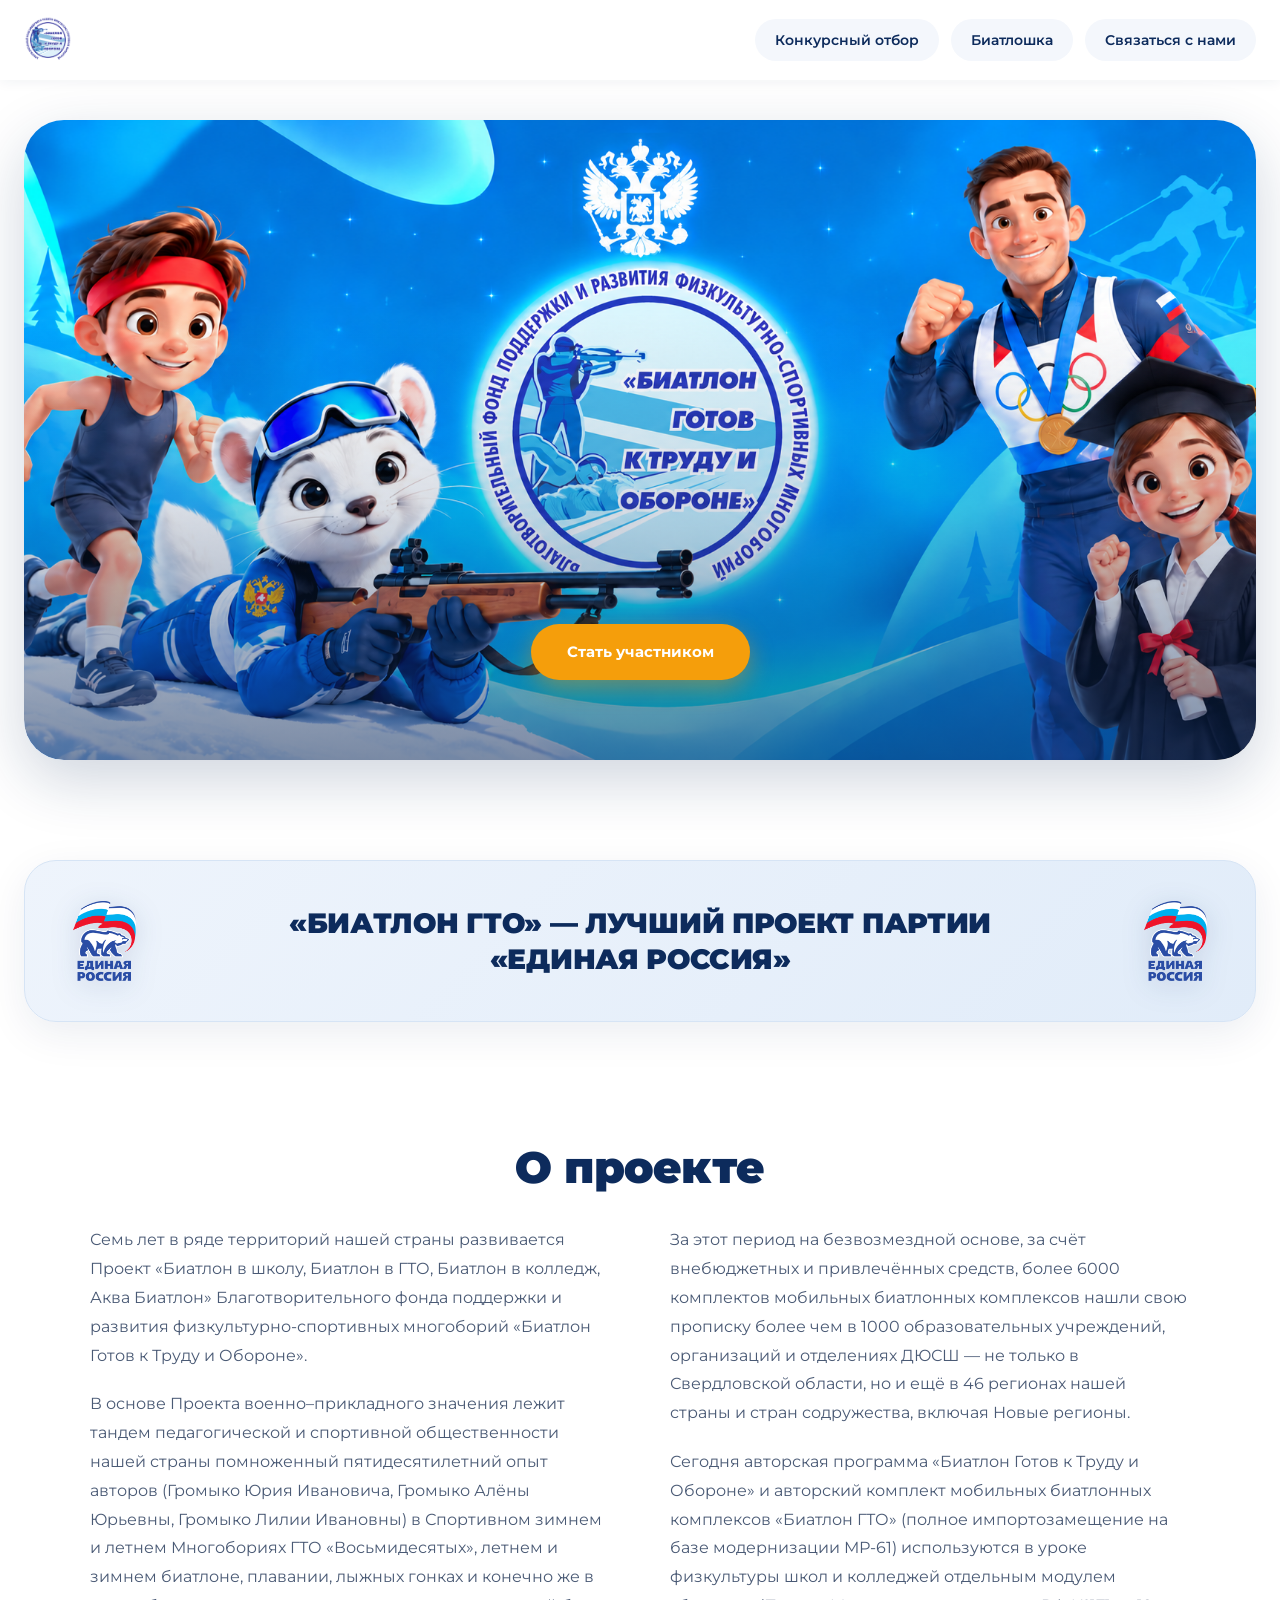
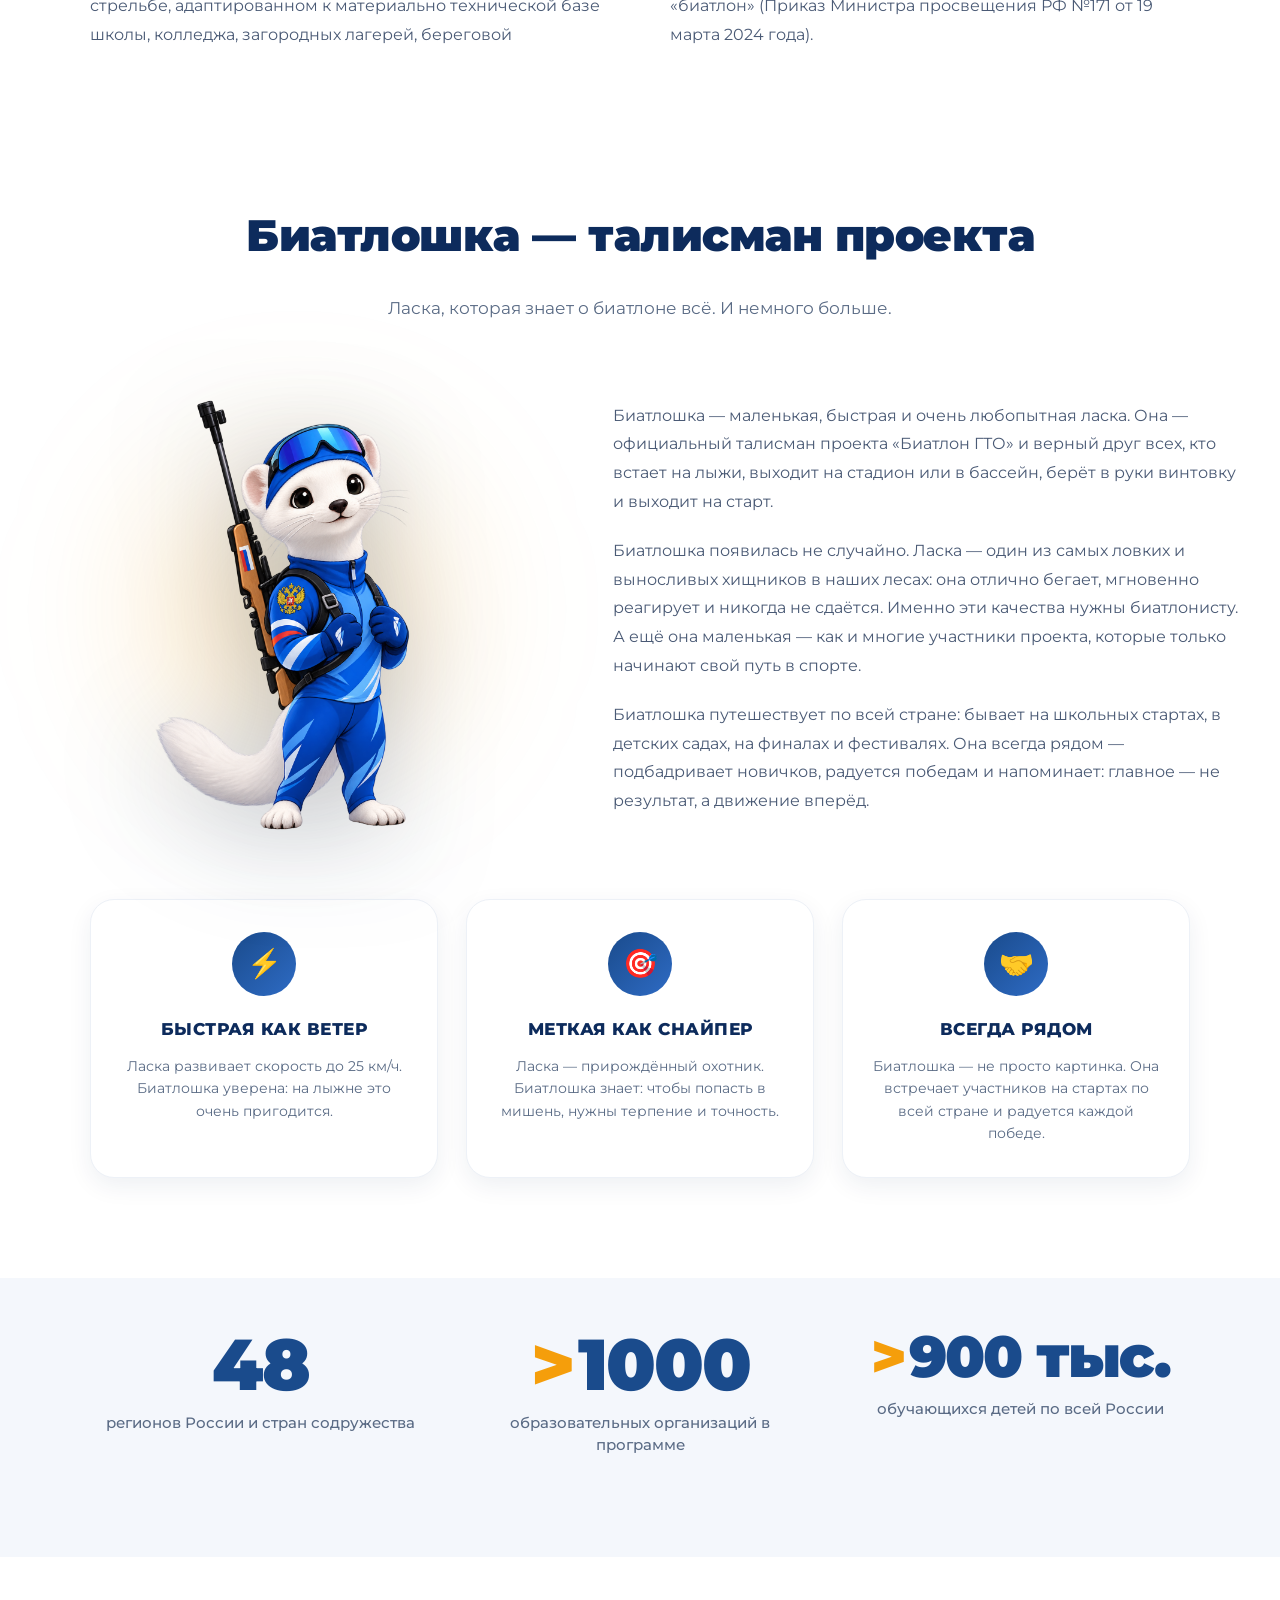
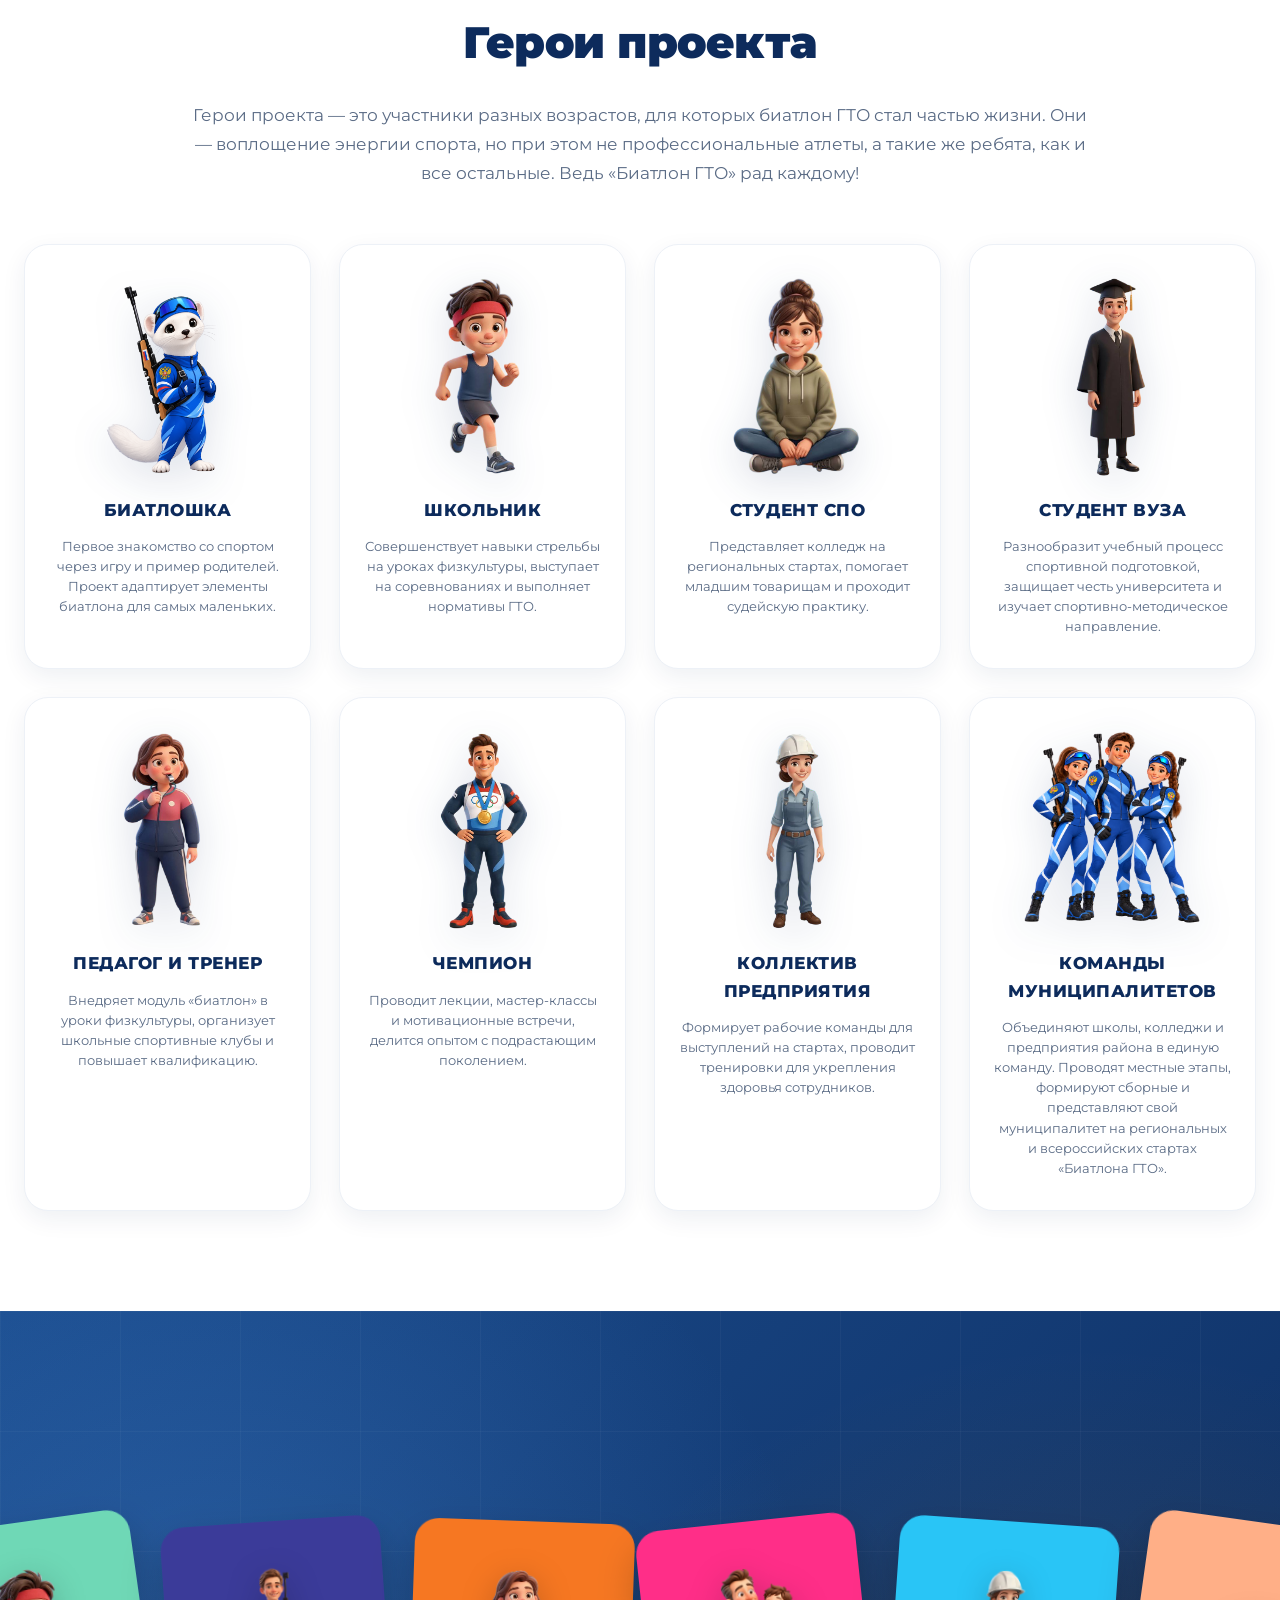
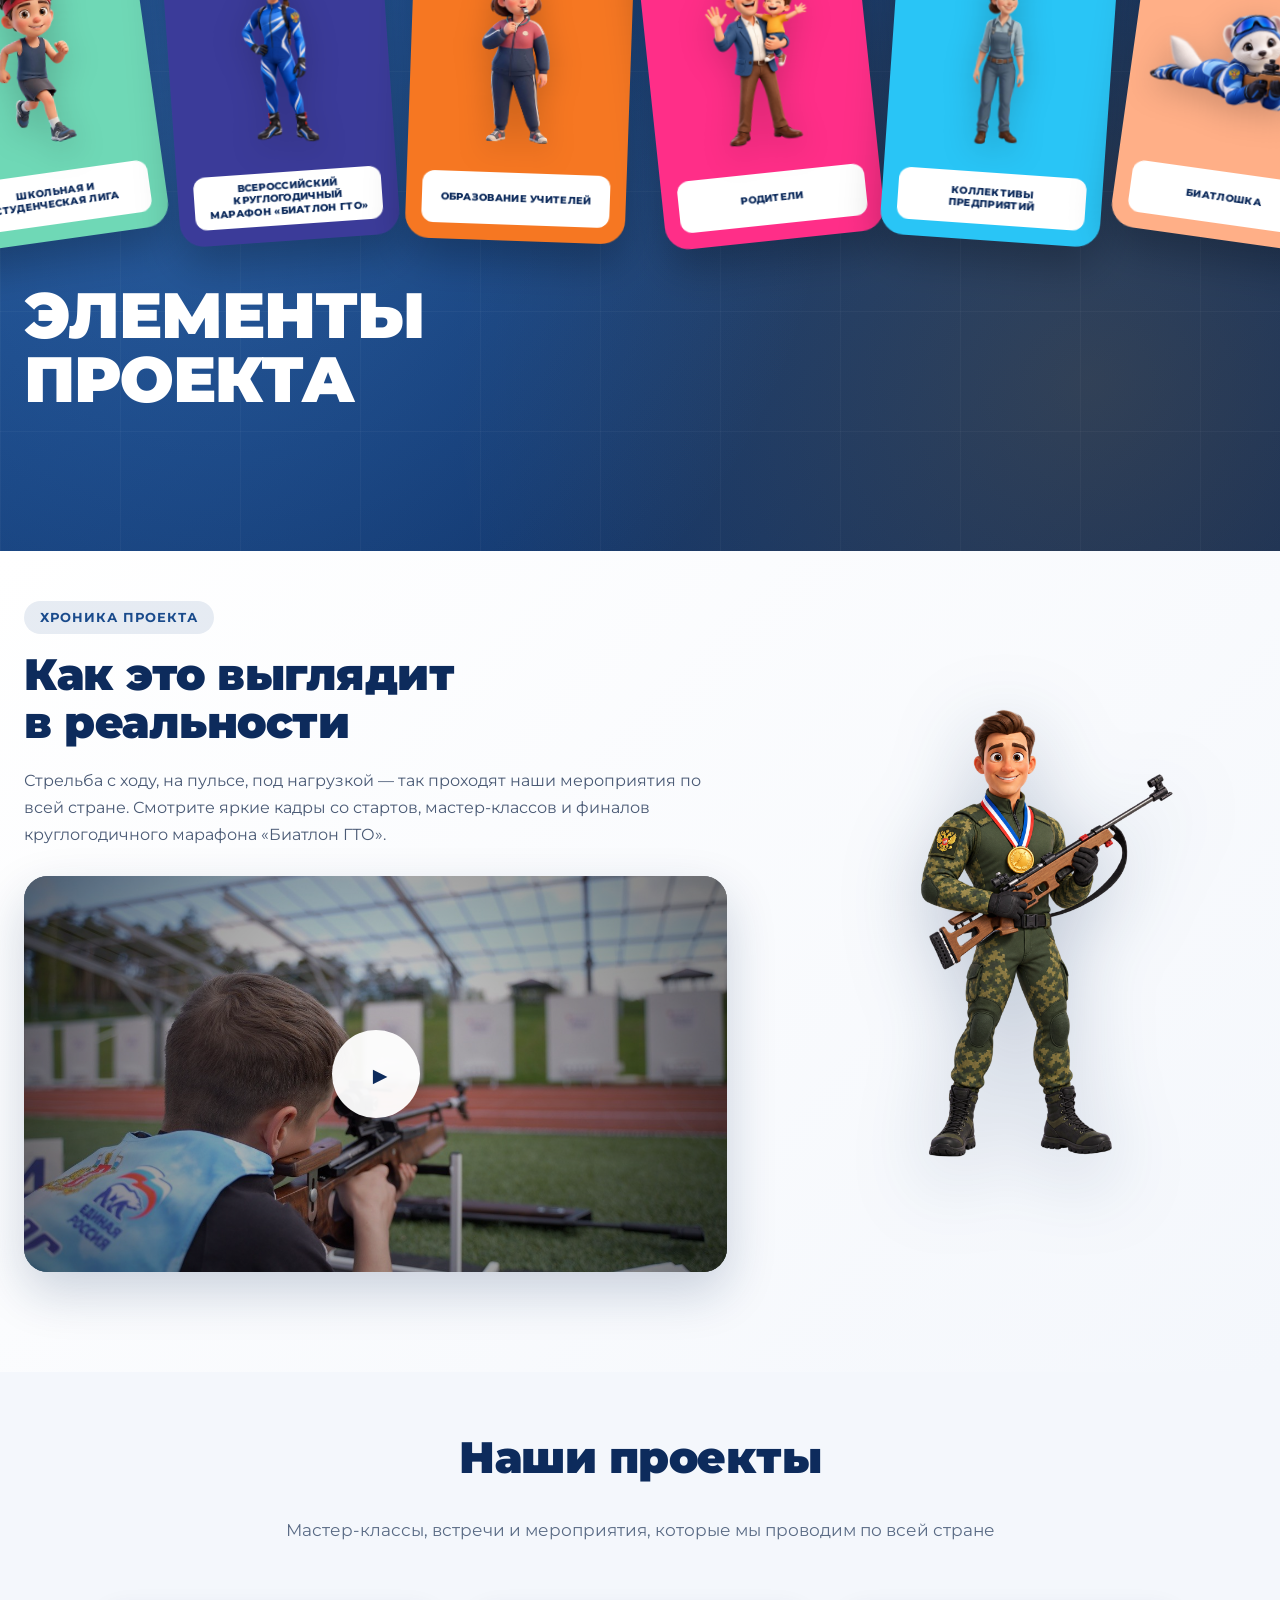
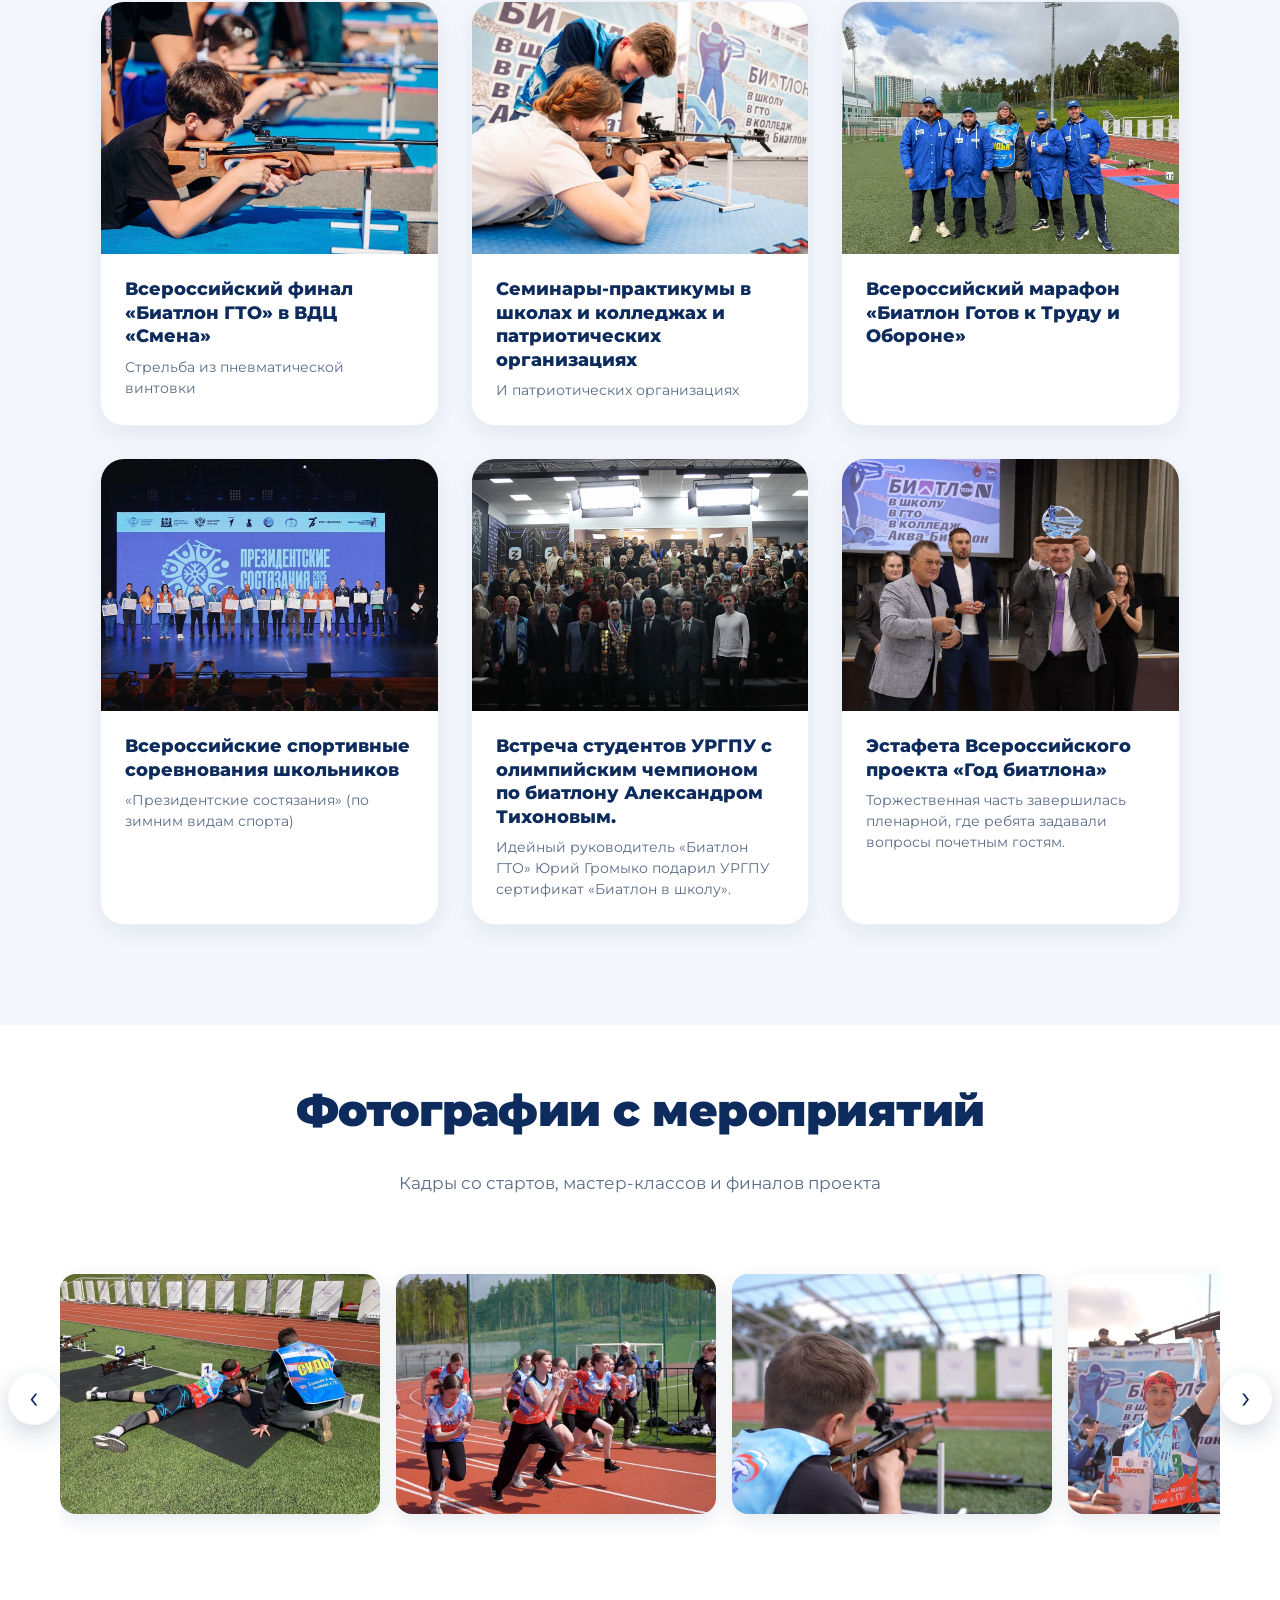
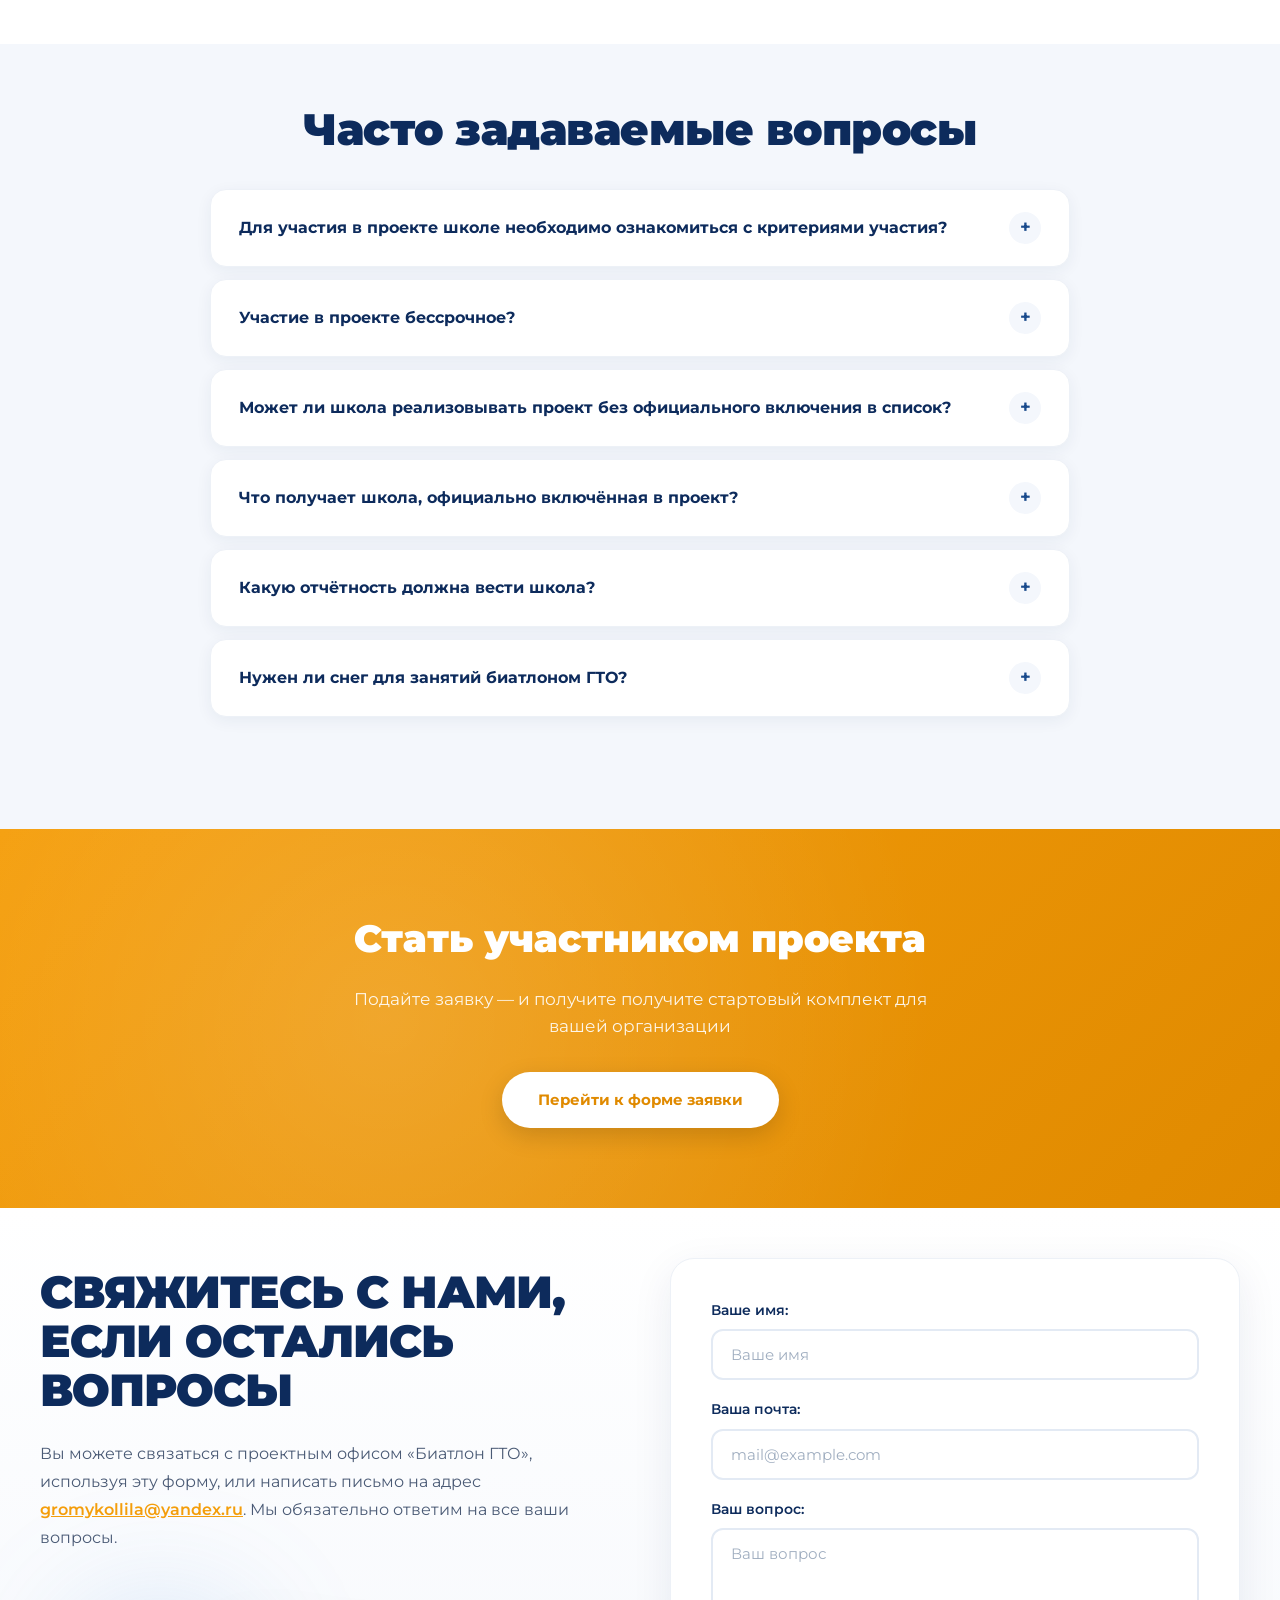
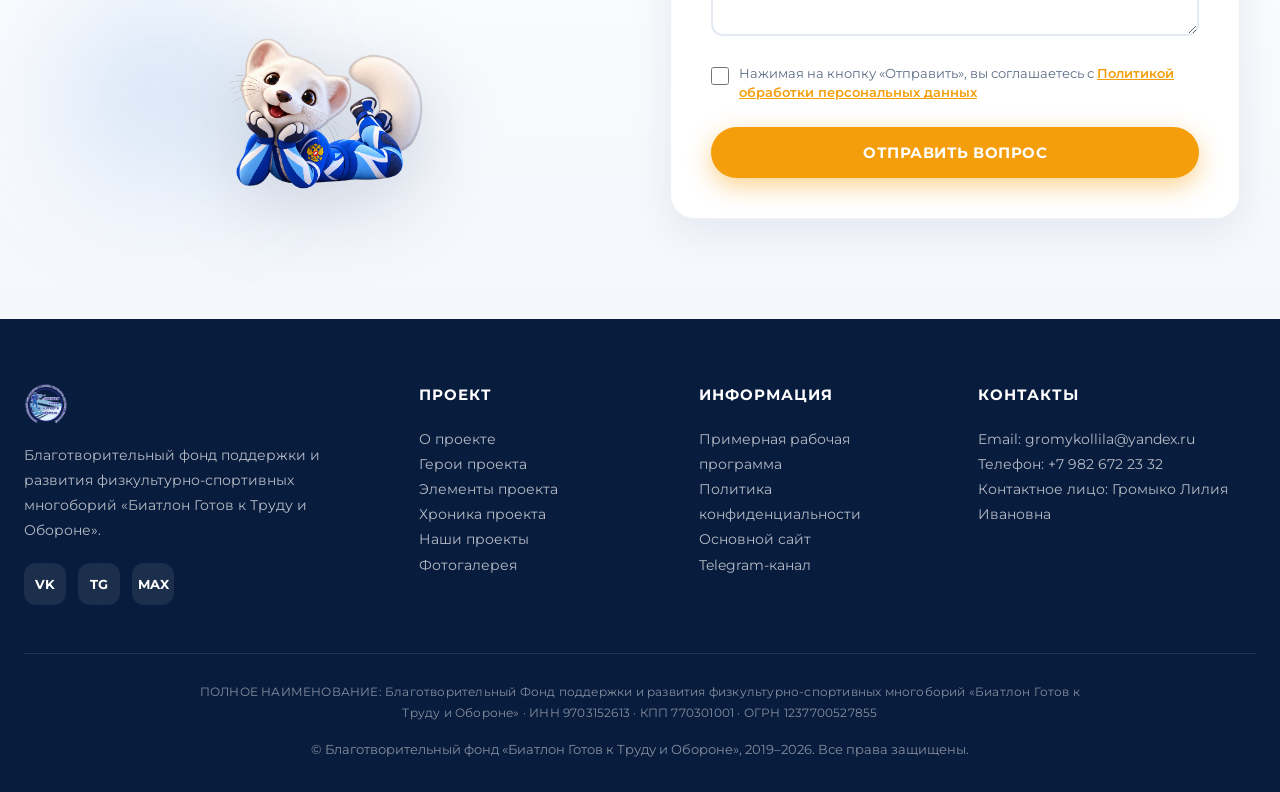
==== commit ebbd2973: "Update index.html" ====
--- a/index.html
+++ b/index.html
@@ -538,37 +538,7 @@
         </div>
     </div>
 </section>
-    <!-- ============ РЕКВИЗИТЫ ============ -->
-<section class="requisites">
-    <div class="container">
-        <div class="requisites-box">
-            <h2 class="requisites-title">Реквизиты организации</h2>
-            <div class="requisites-grid">
-
-                <div class="requisites-item">
-                    <div class="requisites-label">Полное наименование</div>
-                    <div class="requisites-value">Благотворительный Фонд поддержки и развития физкультурно-спортивных многоборий «Биатлон Готов к Труду и Обороне»</div>
-                </div>
-
-                <div class="requisites-item">
-                    <div class="requisites-label">ИНН</div>
-                    <div class="requisites-value">9703152613</div>
-                </div>
-
-                <div class="requisites-item">
-                    <div class="requisites-label">КПП</div>
-                    <div class="requisites-value">770301001</div>
-                </div>
-
-                <div class="requisites-item">
-                    <div class="requisites-label">ОГРН</div>
-                    <div class="requisites-value">1237700527855</div>
-                </div>
-
-            </div>
-        </div>
-    </div>
-</section>
+
 
 <!-- ============ 12. ФУТЕР ============ -->
 <footer class="footer" id="contacts">
--- a/style.css
+++ b/style.css
@@ -736,6 +736,28 @@
     text-align: center;
     font-size: 13px;
     color: rgba(255,255,255,0.5);
+}
+
+.footer-requisites {
+    max-width: 900px;
+    margin: 0 auto 16px;
+    font-size: 12px;
+    line-height: 1.7;
+    color: rgba(255,255,255,0.5);
+    letter-spacing: 0.2px;
+}
+
+.footer-copy {
+    font-size: 13px;
+    color: rgba(255,255,255,0.5);
+}
+
+@media (max-width: 600px) {
+    .footer-requisites {
+        font-size: 11px;
+        line-height: 1.6;
+        margin-bottom: 12px;
+    }
 }
 
 /* ============ МОДАЛЬНОЕ ОКНО ЭЛЕМЕНТОВ ============ */
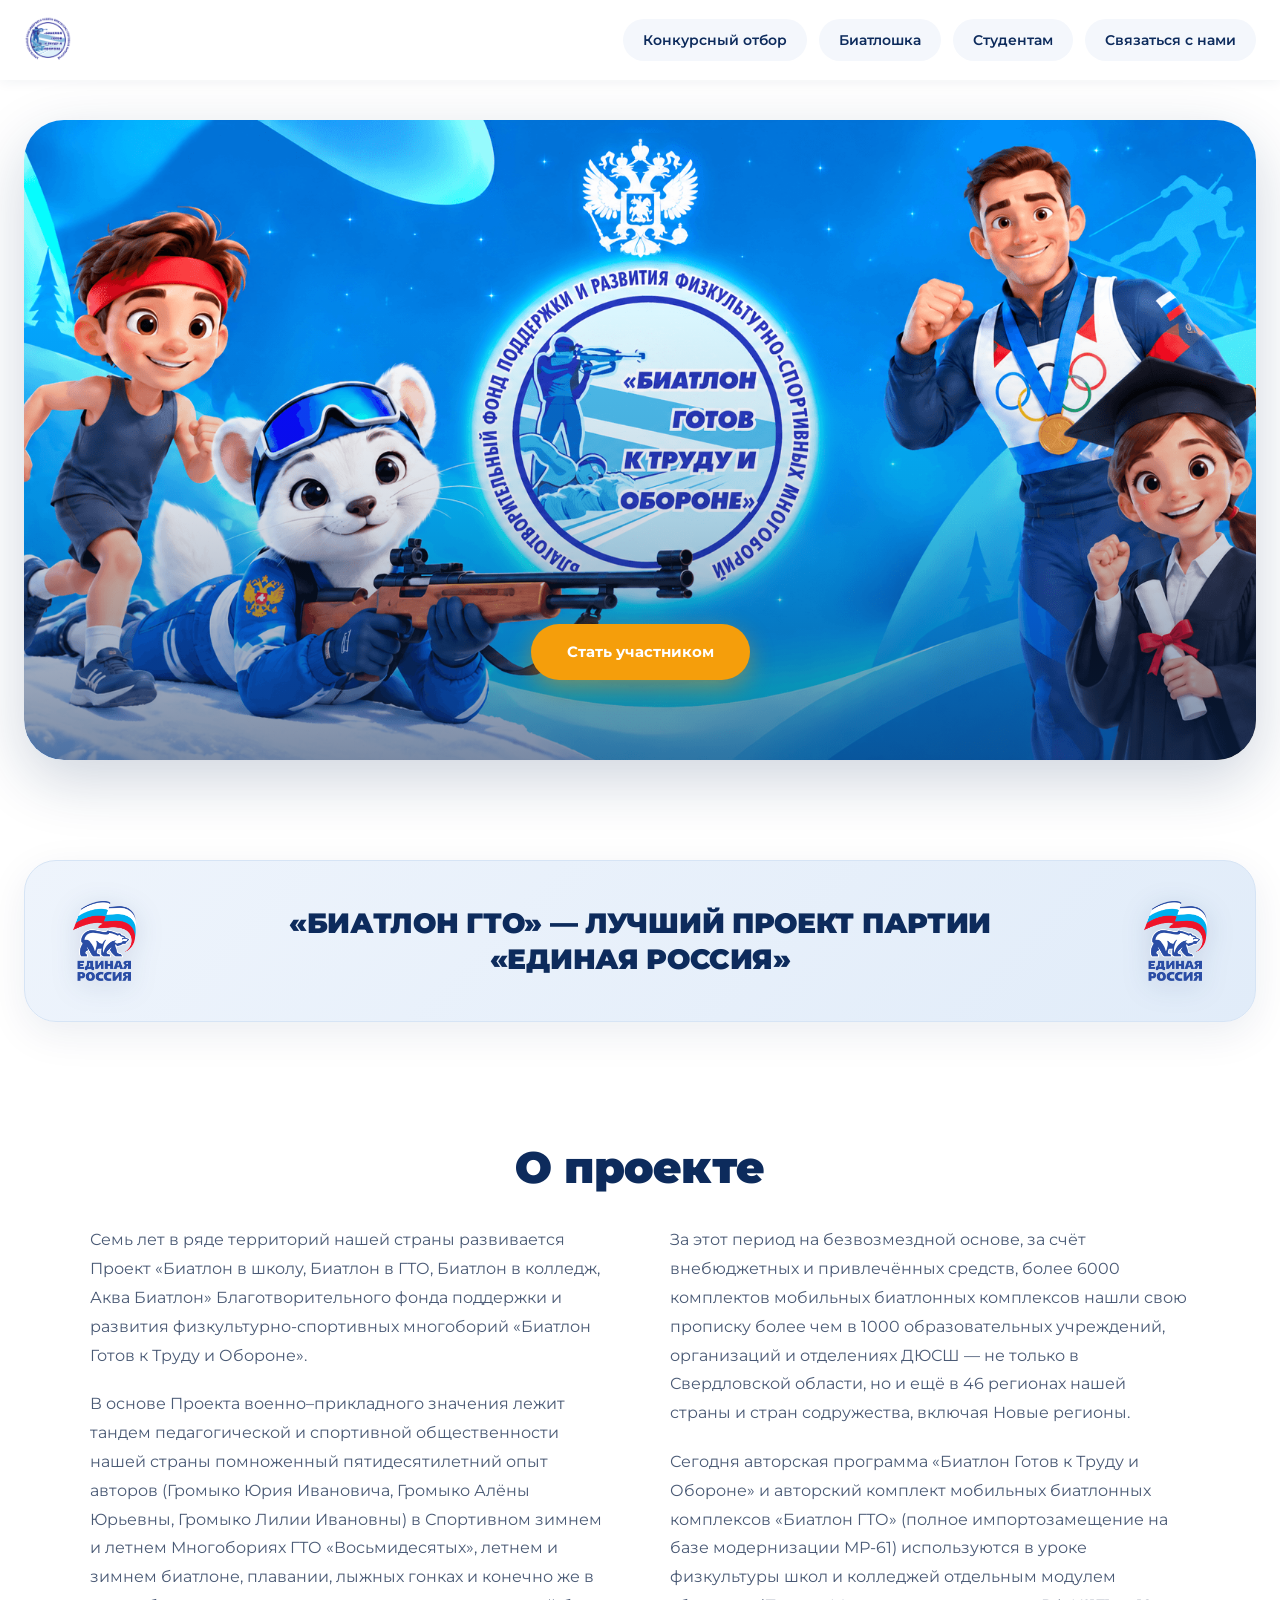
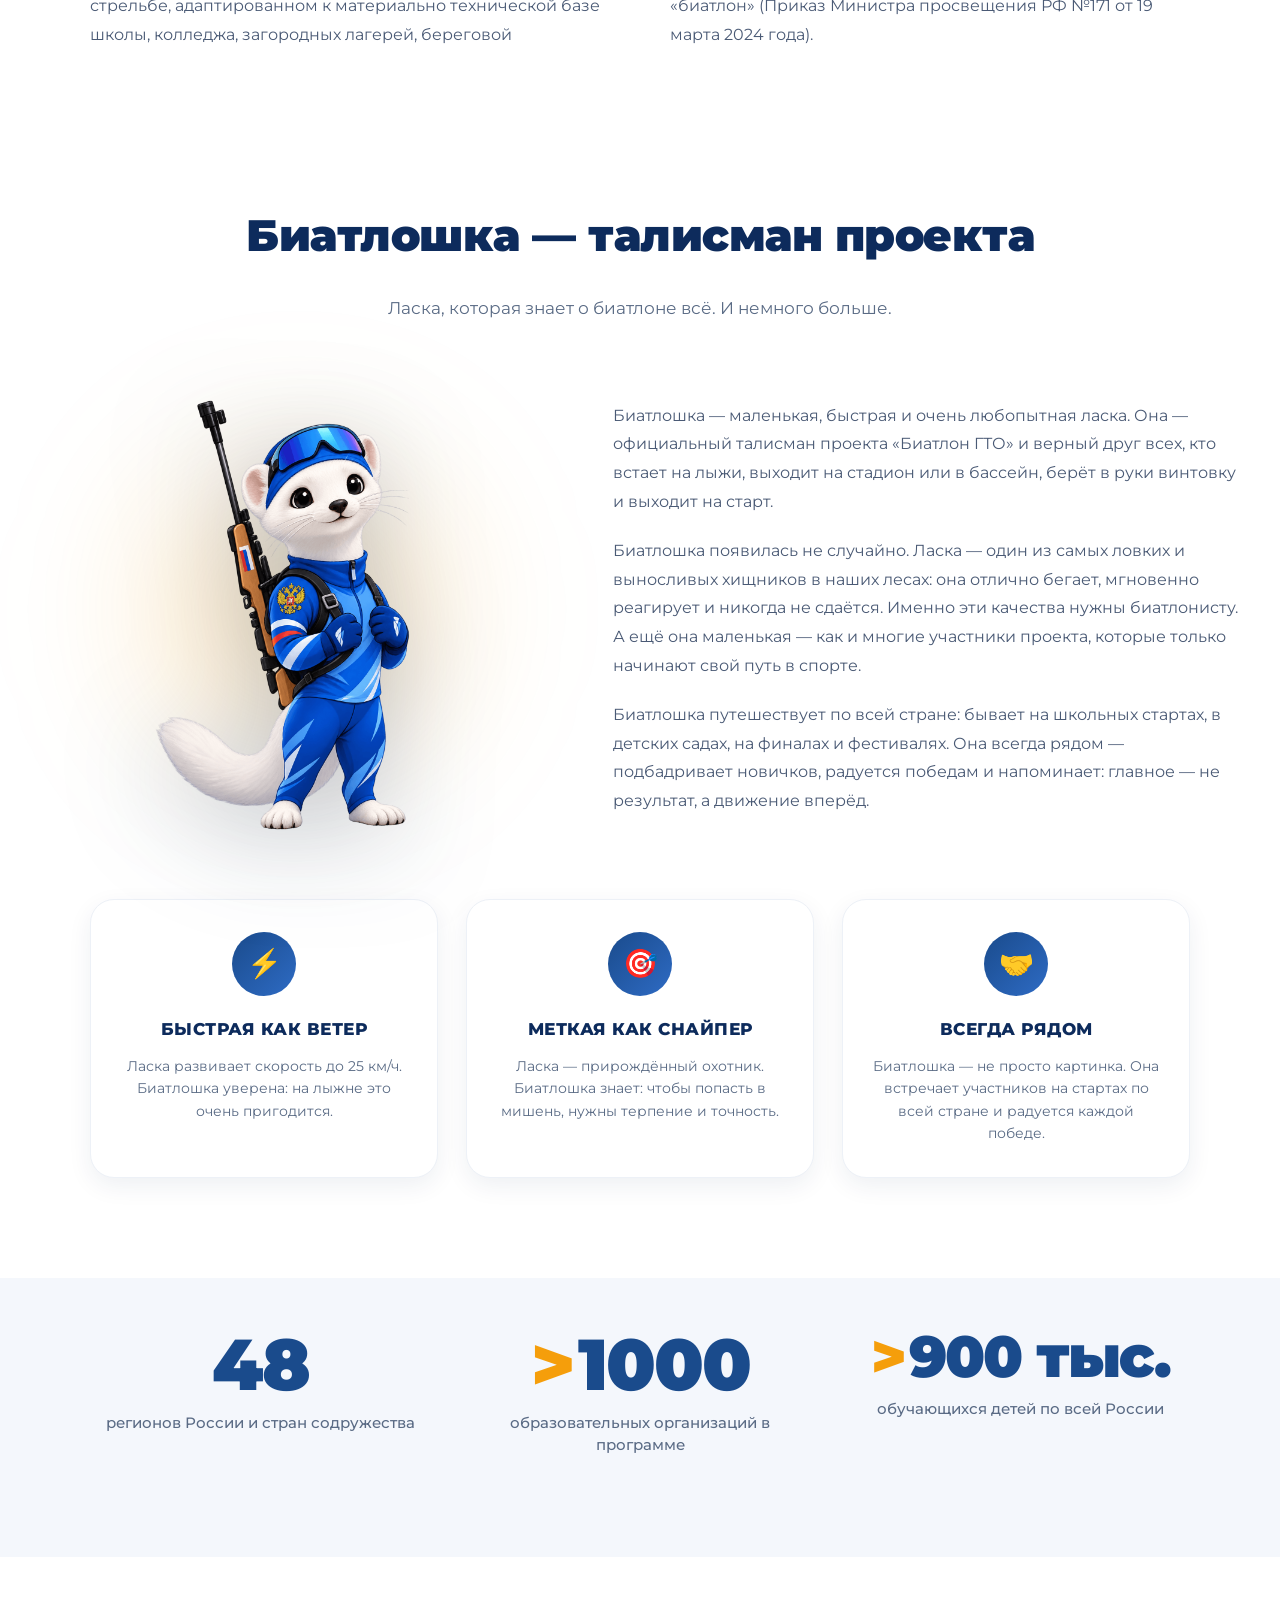
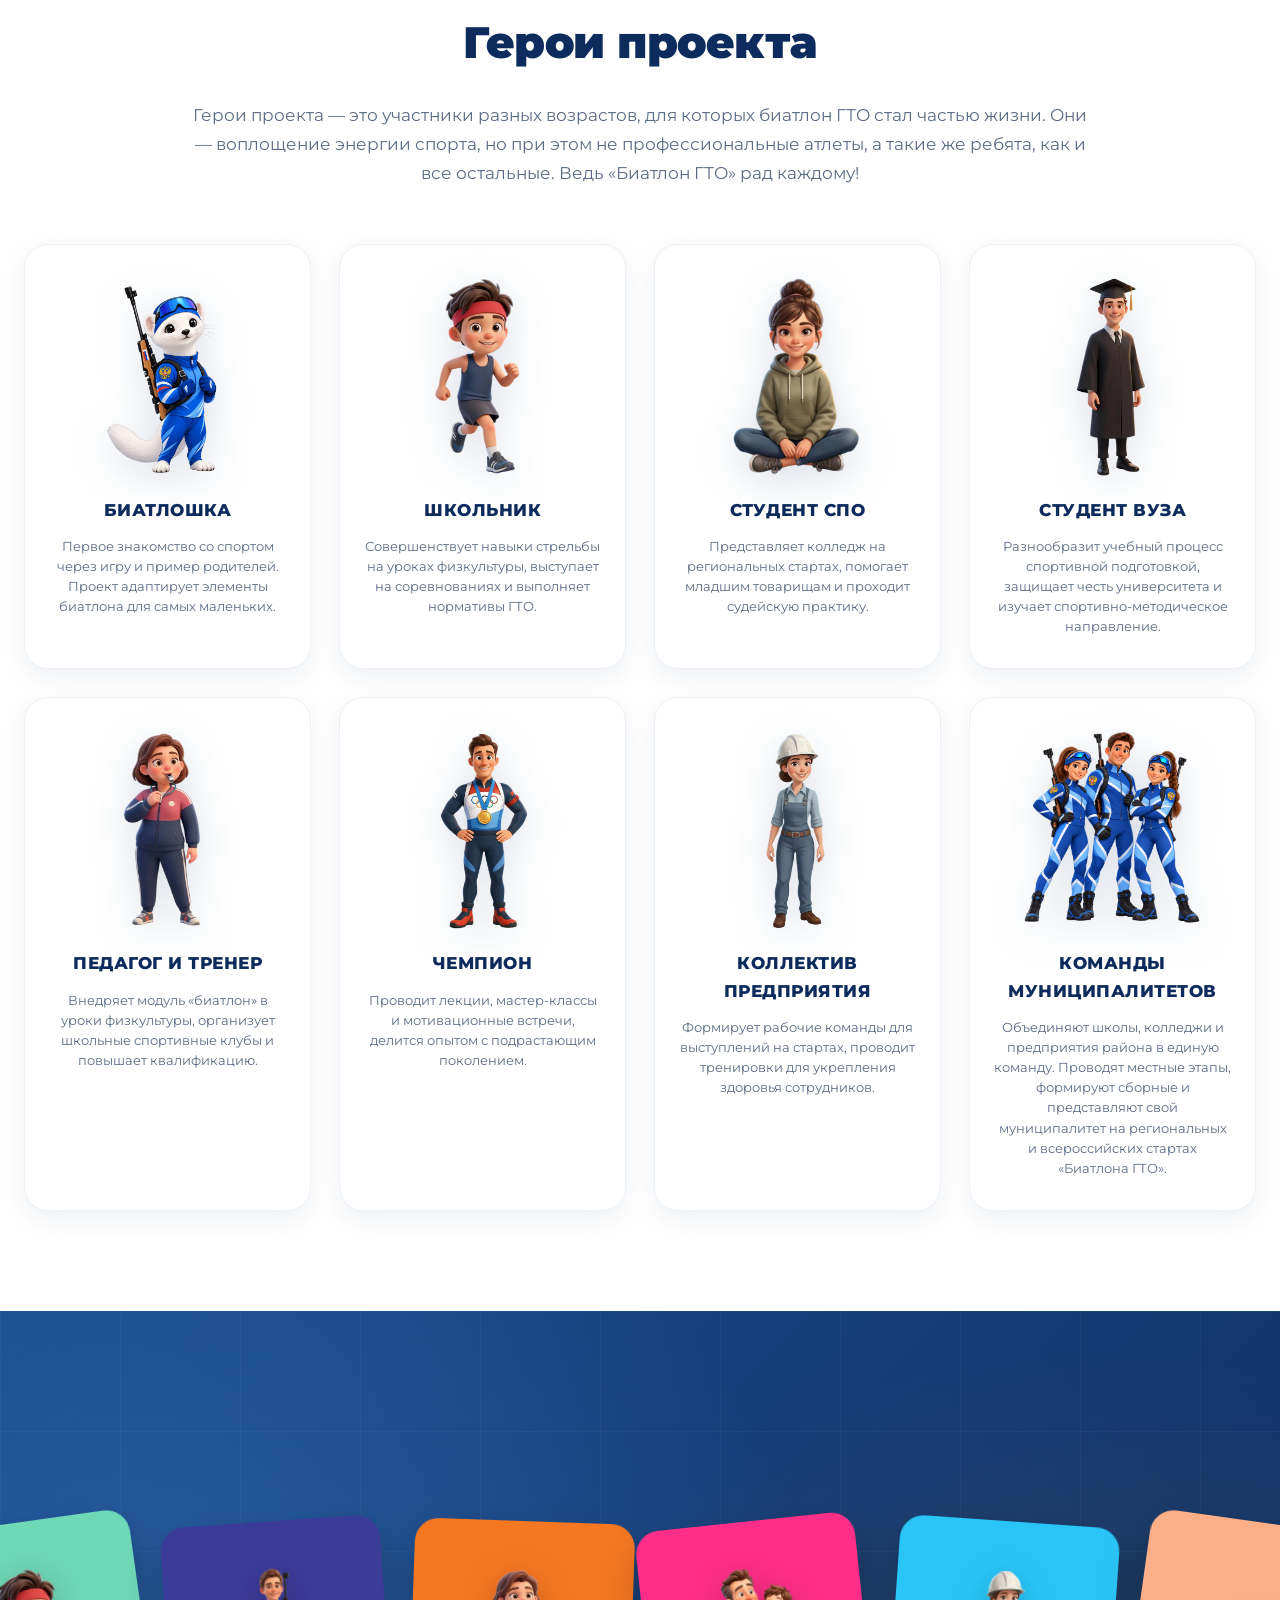
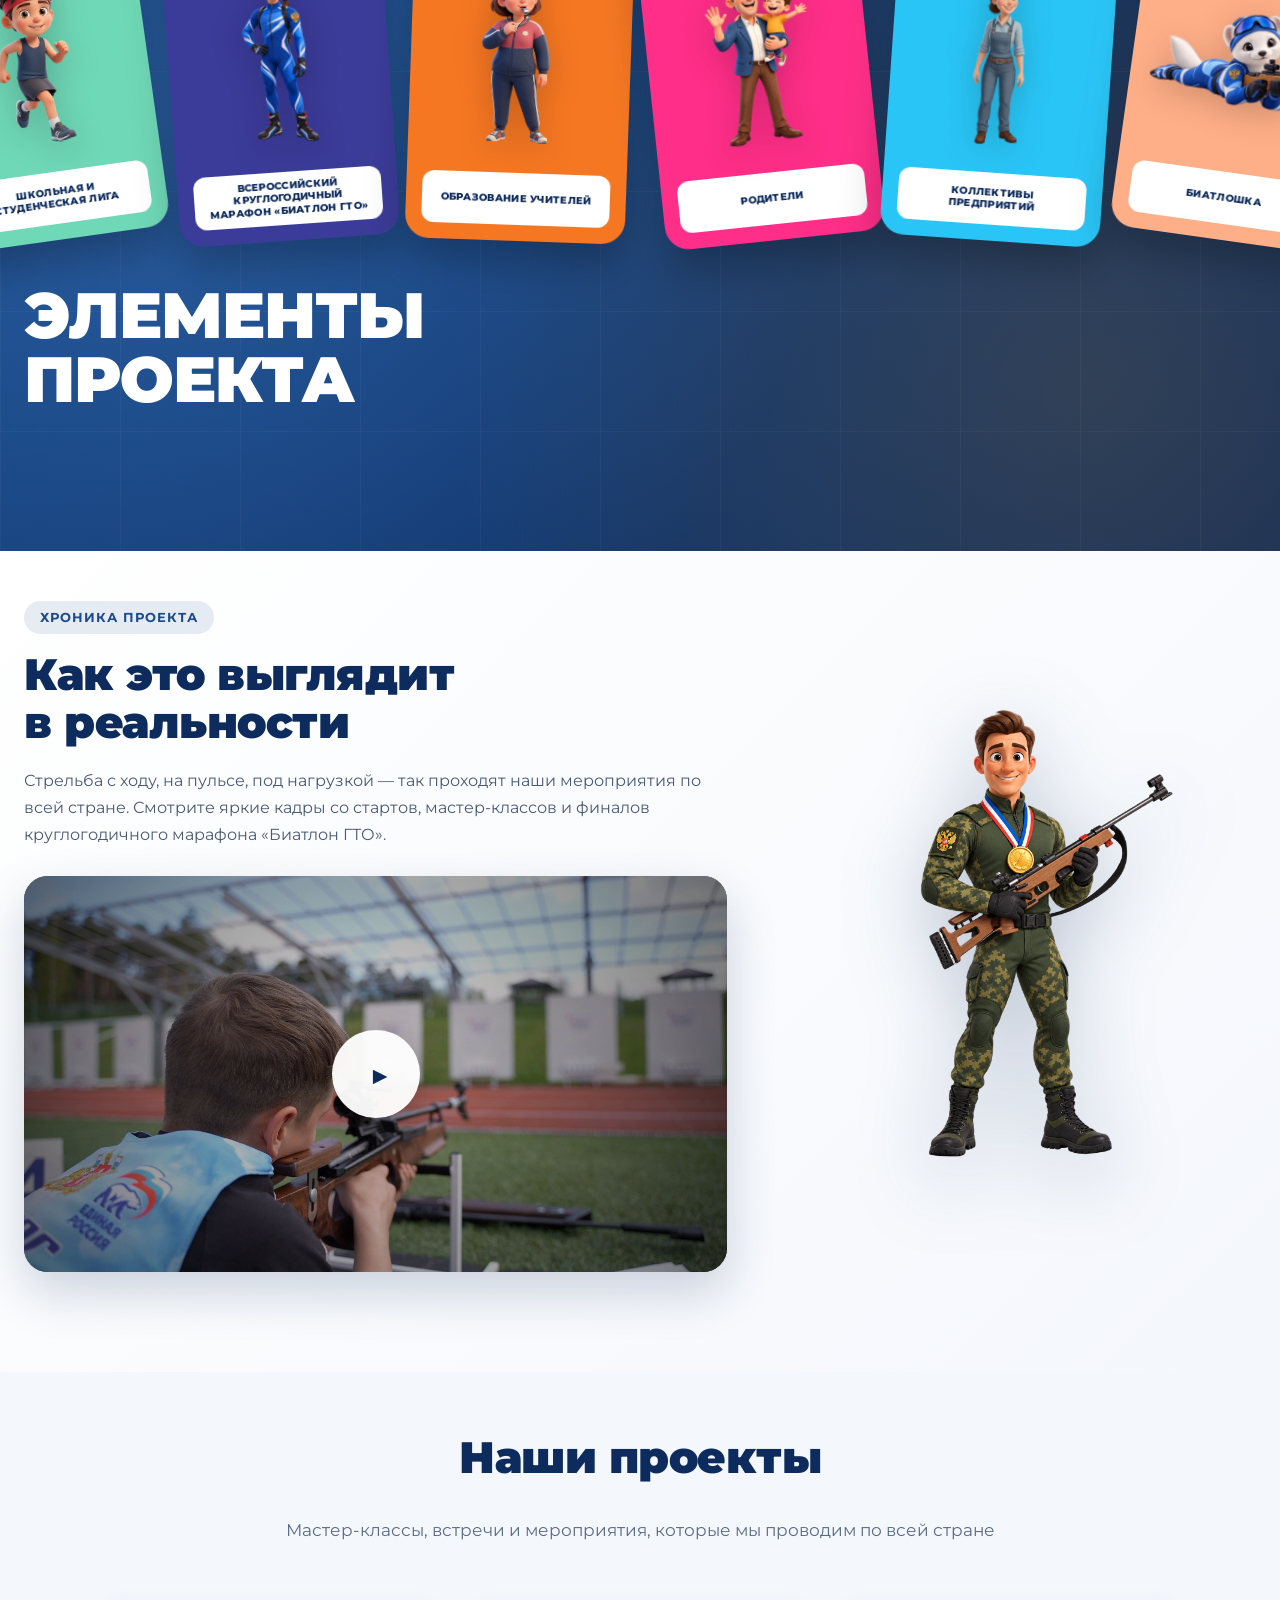
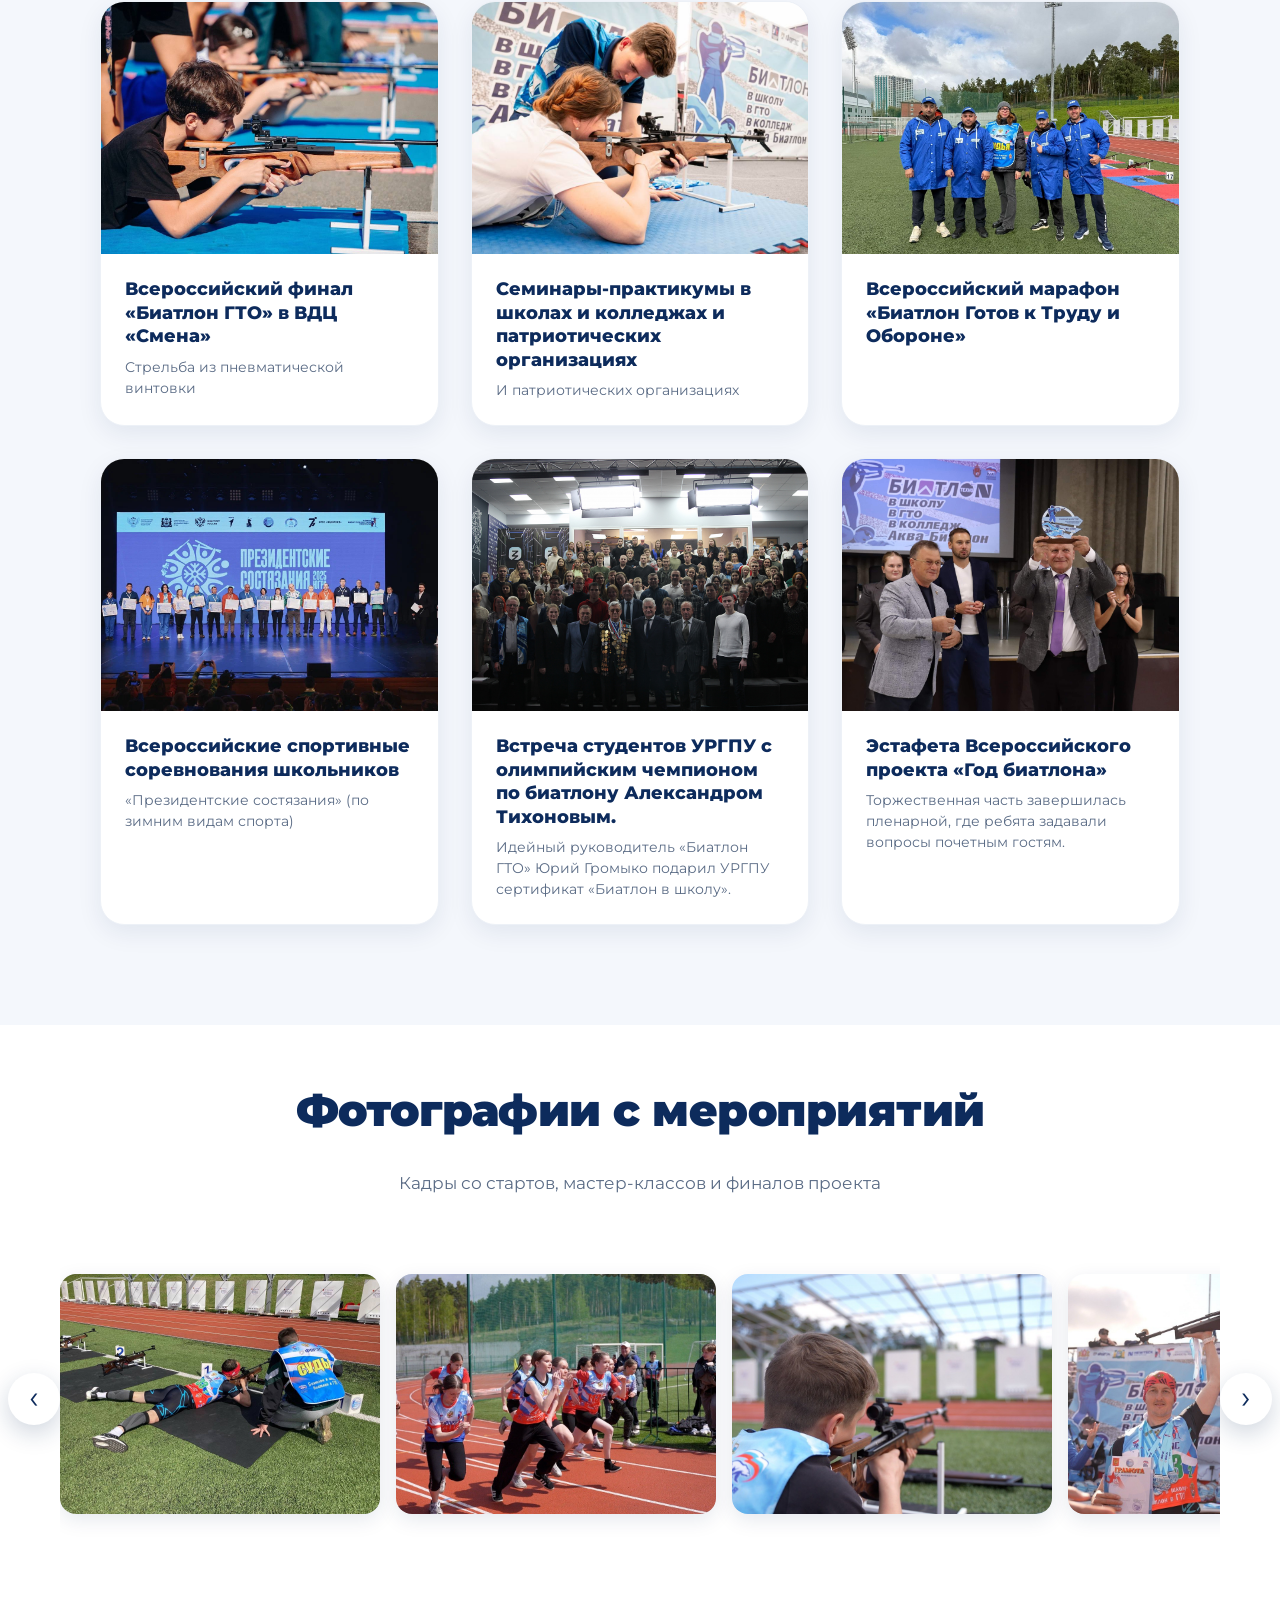
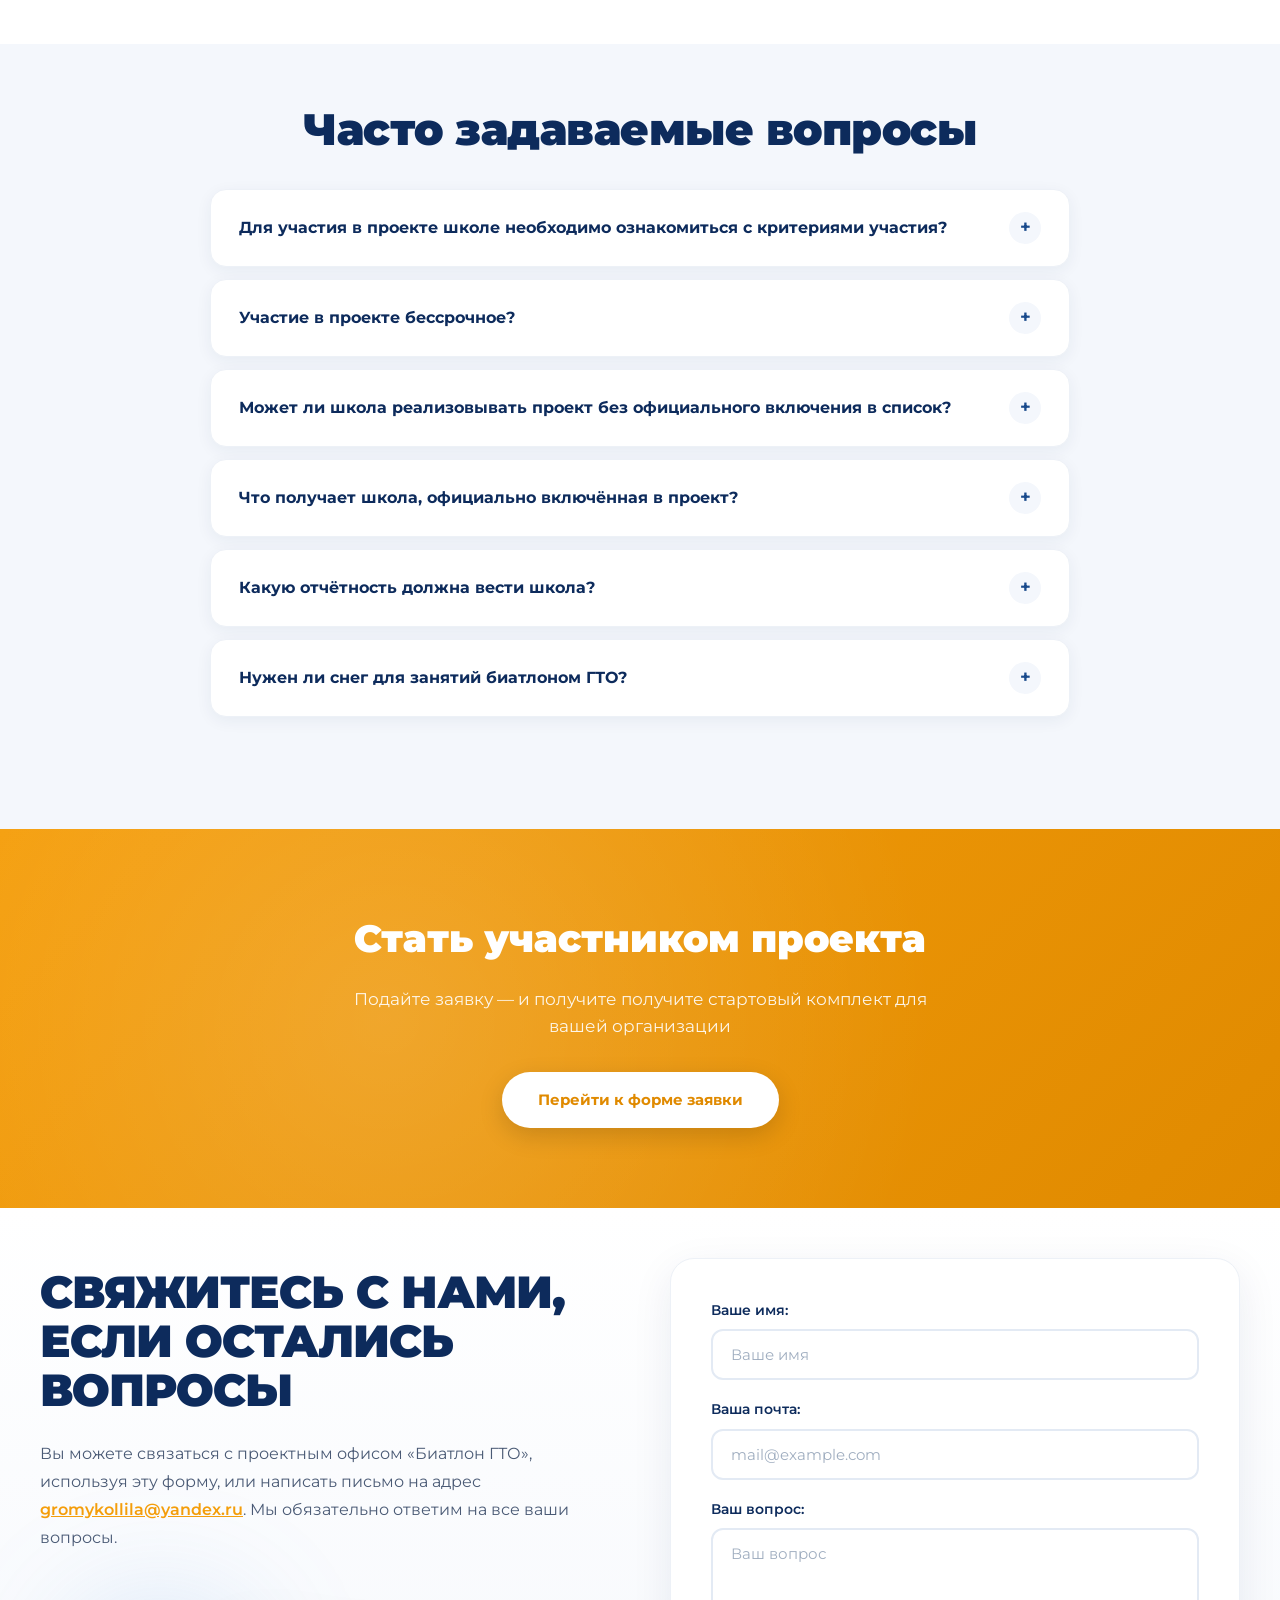
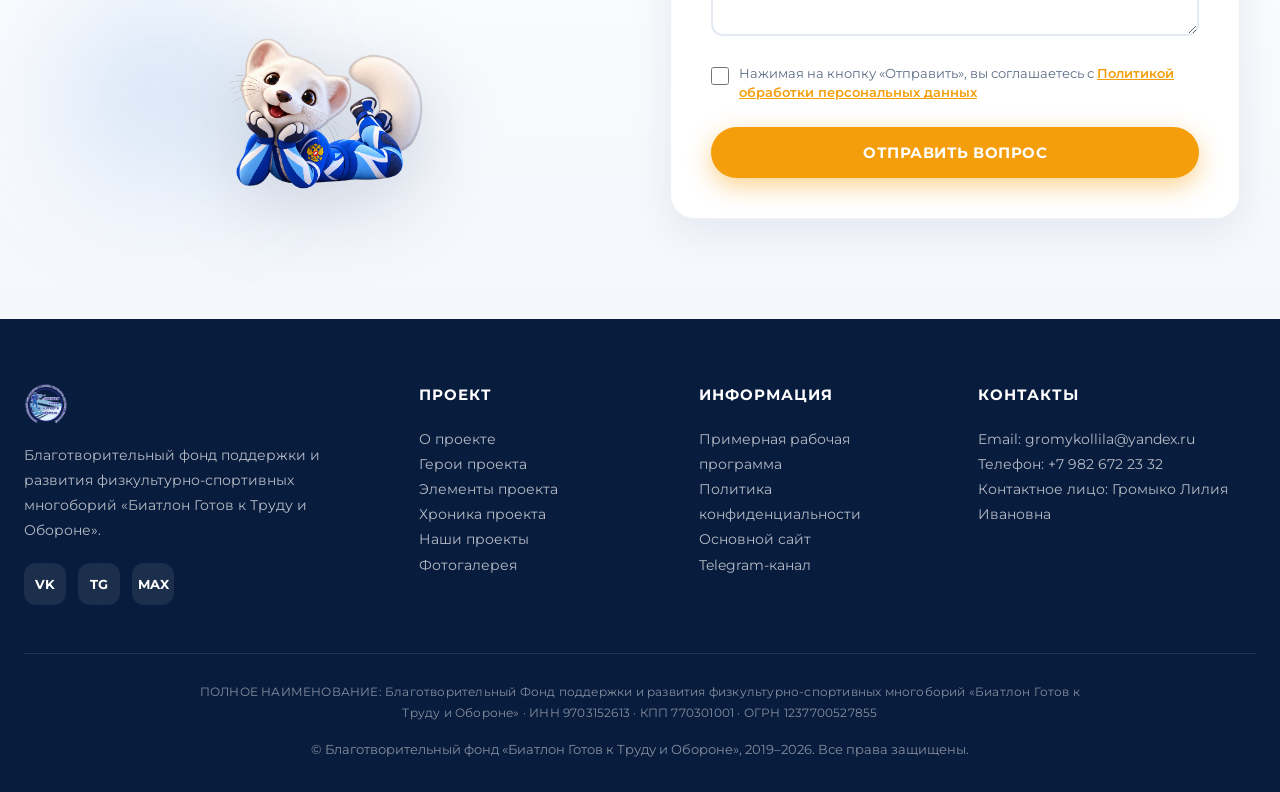
==== commit 6a2470a9: "Update index.html" ====
--- a/index.html
+++ b/index.html
@@ -22,6 +22,7 @@
         <nav class="nav" id="nav">
             <a href="https://biatlonvgto.ru/press-center/news/sport-life/polozhenie-o-konkursnom-otbore-vdts-smena-i-bf-biatlon-gto/" target="_blank" rel="noopener">Конкурсный отбор</a>
             <a href="preschool.html">Биатлошка</a>
+            <a href="students.html">Студентам</a>
             <a href="#contacts">Связаться с нами</a>
         </nav>
 
--- a/style.css
+++ b/style.css
@@ -1847,3 +1847,128 @@
     .requisites-value { font-size: 14px; }
     .requisites-label { font-size: 11px; }
 }
+
+/* ============ СТРАНИЦА «СТУДЕНТАМ» ============ */
+
+/* Блок "Связь с ГТО" - персонажи по бокам */
+.gto-side-img {
+    position: absolute;
+    bottom: 0;
+    max-height: 350px;
+    width: auto;
+    z-index: 1;
+    opacity: 0.9;
+    pointer-events: none;
+}
+.gto-side-img.left { left: -20px; transform: scaleX(-1); } /* Отражаем ласку, чтобы смотрела в центр */
+.gto-side-img.right { right: -20px; }
+@media (max-width: 1100px) {
+    .gto-side-img { display: none; } /* Скрываем на планшетах, чтобы не мешали */
+}
+
+/* Блок 7. Почему это круто (Сетка карточек) */
+.cool-grid {
+    display: grid;
+    grid-template-columns: repeat(auto-fit, minmax(280px, 1fr));
+    gap: 24px;
+    max-width: 1100px;
+    margin: 0 auto;
+}
+.cool-card {
+    background: var(--white);
+    border-radius: 20px;
+    padding: 30px 24px;
+    text-align: center;
+    box-shadow: 0 8px 24px rgba(13, 43, 92, 0.06);
+    border: 1px solid #EDF1F7;
+    transition: all 0.3s ease;
+    display: flex;
+    flex-direction: column;
+    align-items: center;
+    gap: 16px;
+}
+.cool-card:hover {
+    transform: translateY(-6px);
+    box-shadow: 0 16px 40px rgba(13, 43, 92, 0.12);
+    border-color: var(--orange);
+}
+.cool-card span {
+    font-size: 42px;
+    line-height: 1;
+}
+.cool-card p {
+    font-size: 15px;
+    font-weight: 600;
+    color: var(--blue-dark);
+    line-height: 1.5;
+    margin: 0;
+}
+
+/* Блок 8. Как присоединиться */
+.join-section {
+    background: linear-gradient(180deg, #FFFFFF 0%, #EEF4FC 100%);
+}
+.join-box {
+    display: grid;
+    grid-template-columns: 1.2fr 0.8fr;
+    gap: 40px;
+    background: var(--white);
+    border-radius: 32px;
+    padding: 60px;
+    box-shadow: 0 20px 50px rgba(13, 43, 92, 0.1);
+    align-items: center;
+    border: 1px solid #D6E4F5;
+    max-width: 1100px;
+    margin: 0 auto;
+}
+.join-title {
+    font-size: clamp(22px, 2.5vw, 32px);
+    font-weight: 900;
+    color: var(--blue-dark);
+    line-height: 1.3;
+    margin-bottom: 30px;
+    text-transform: uppercase;
+}
+.join-steps {
+    padding-left: 20px;
+    margin-bottom: 36px;
+}
+.join-steps li {
+    font-size: 16px;
+    color: #4A5A75;
+    line-height: 1.6;
+    margin-bottom: 16px;
+    padding-left: 12px;
+}
+.join-steps li::marker {
+    color: var(--orange);
+    font-weight: 900;
+    font-size: 20px;
+}
+.join-image {
+    text-align: center;
+    position: relative;
+}
+.join-image img {
+    max-height: 400px;
+    width: auto;
+    filter: drop-shadow(0 20px 40px rgba(13, 43, 92, 0.2));
+    animation: float 6s ease-in-out infinite;
+}
+
+/* Адаптив для новых блоков */
+@media (max-width: 900px) {
+    .join-box {
+        grid-template-columns: 1fr;
+        padding: 40px 24px;
+        text-align: center;
+    }
+    .join-image { display: none; }
+    .join-steps { text-align: left; display: inline-block; }
+    .preschool-hero-buttons { justify-content: center !important; }
+}
+@media (max-width: 600px) {
+    .cool-card { padding: 24px 18px; }
+    .join-title { font-size: 20px; }
+    .join-steps li { font-size: 15px; }
+}
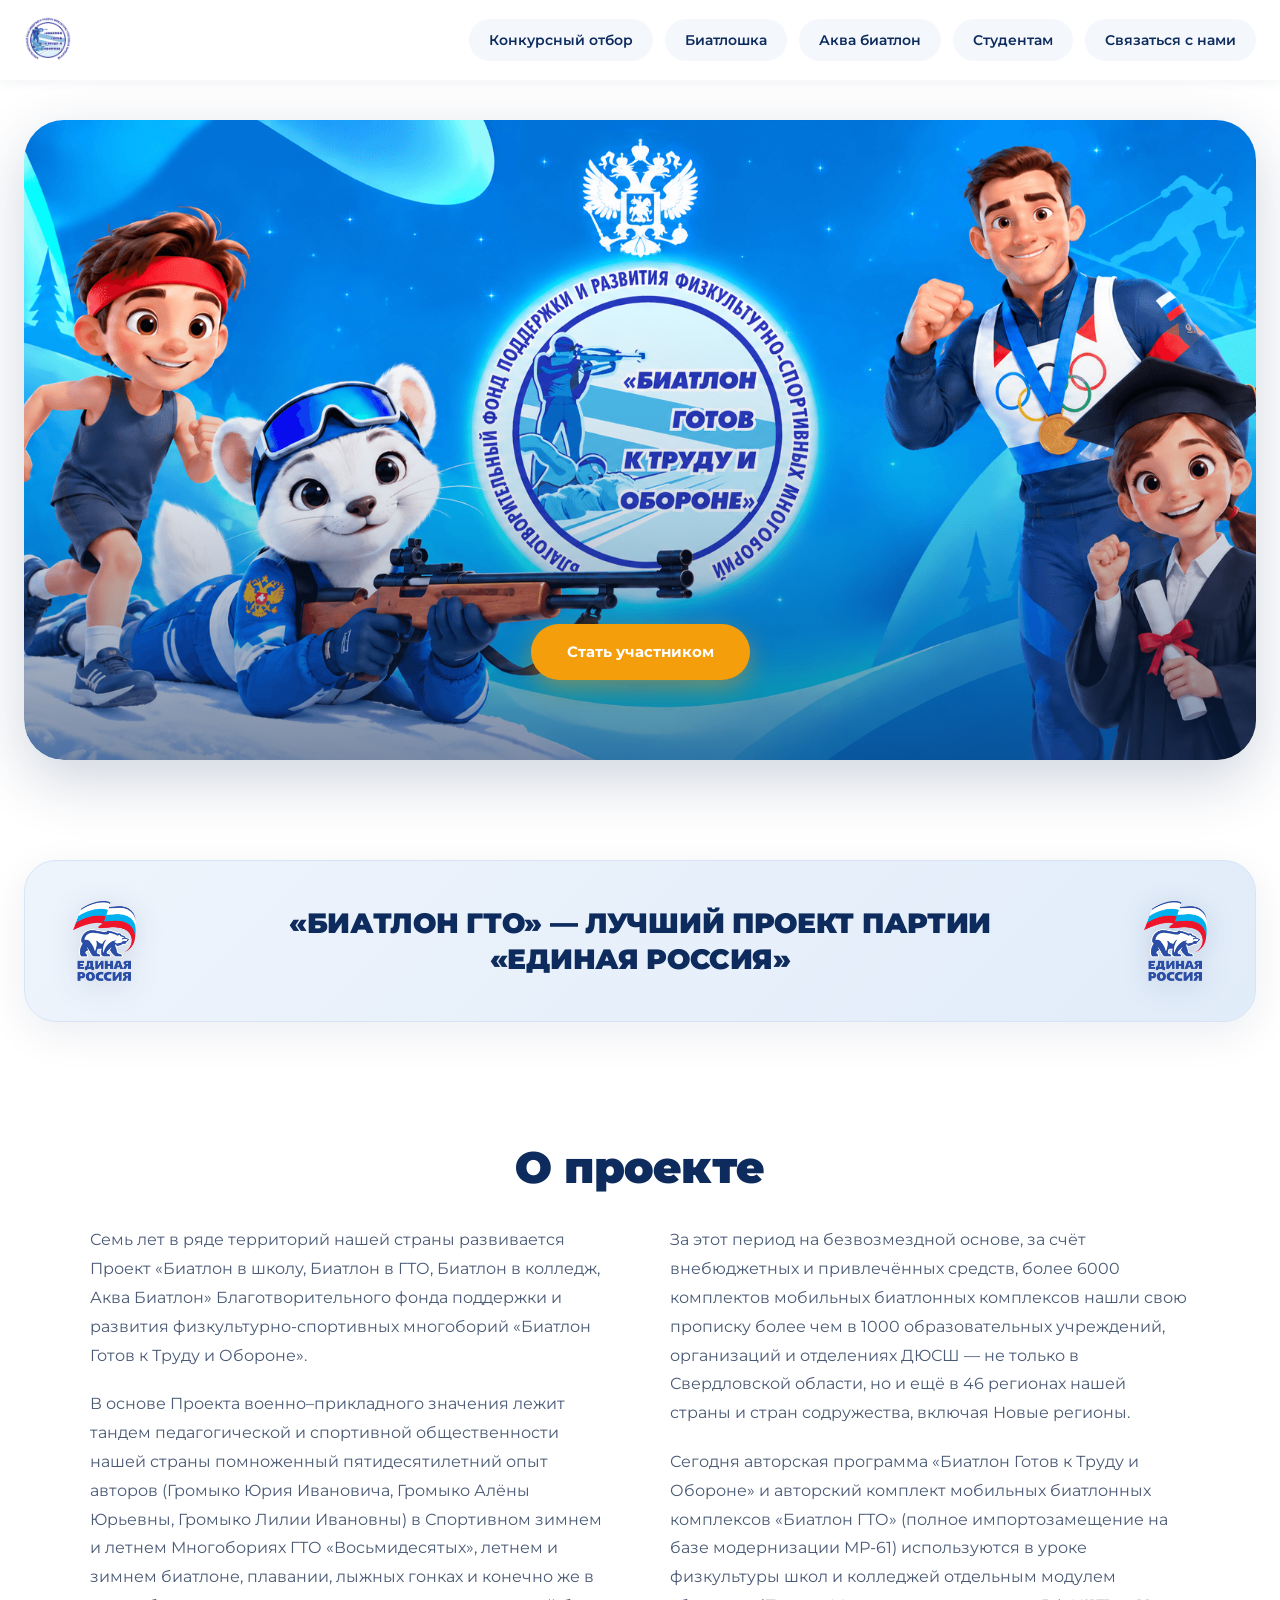
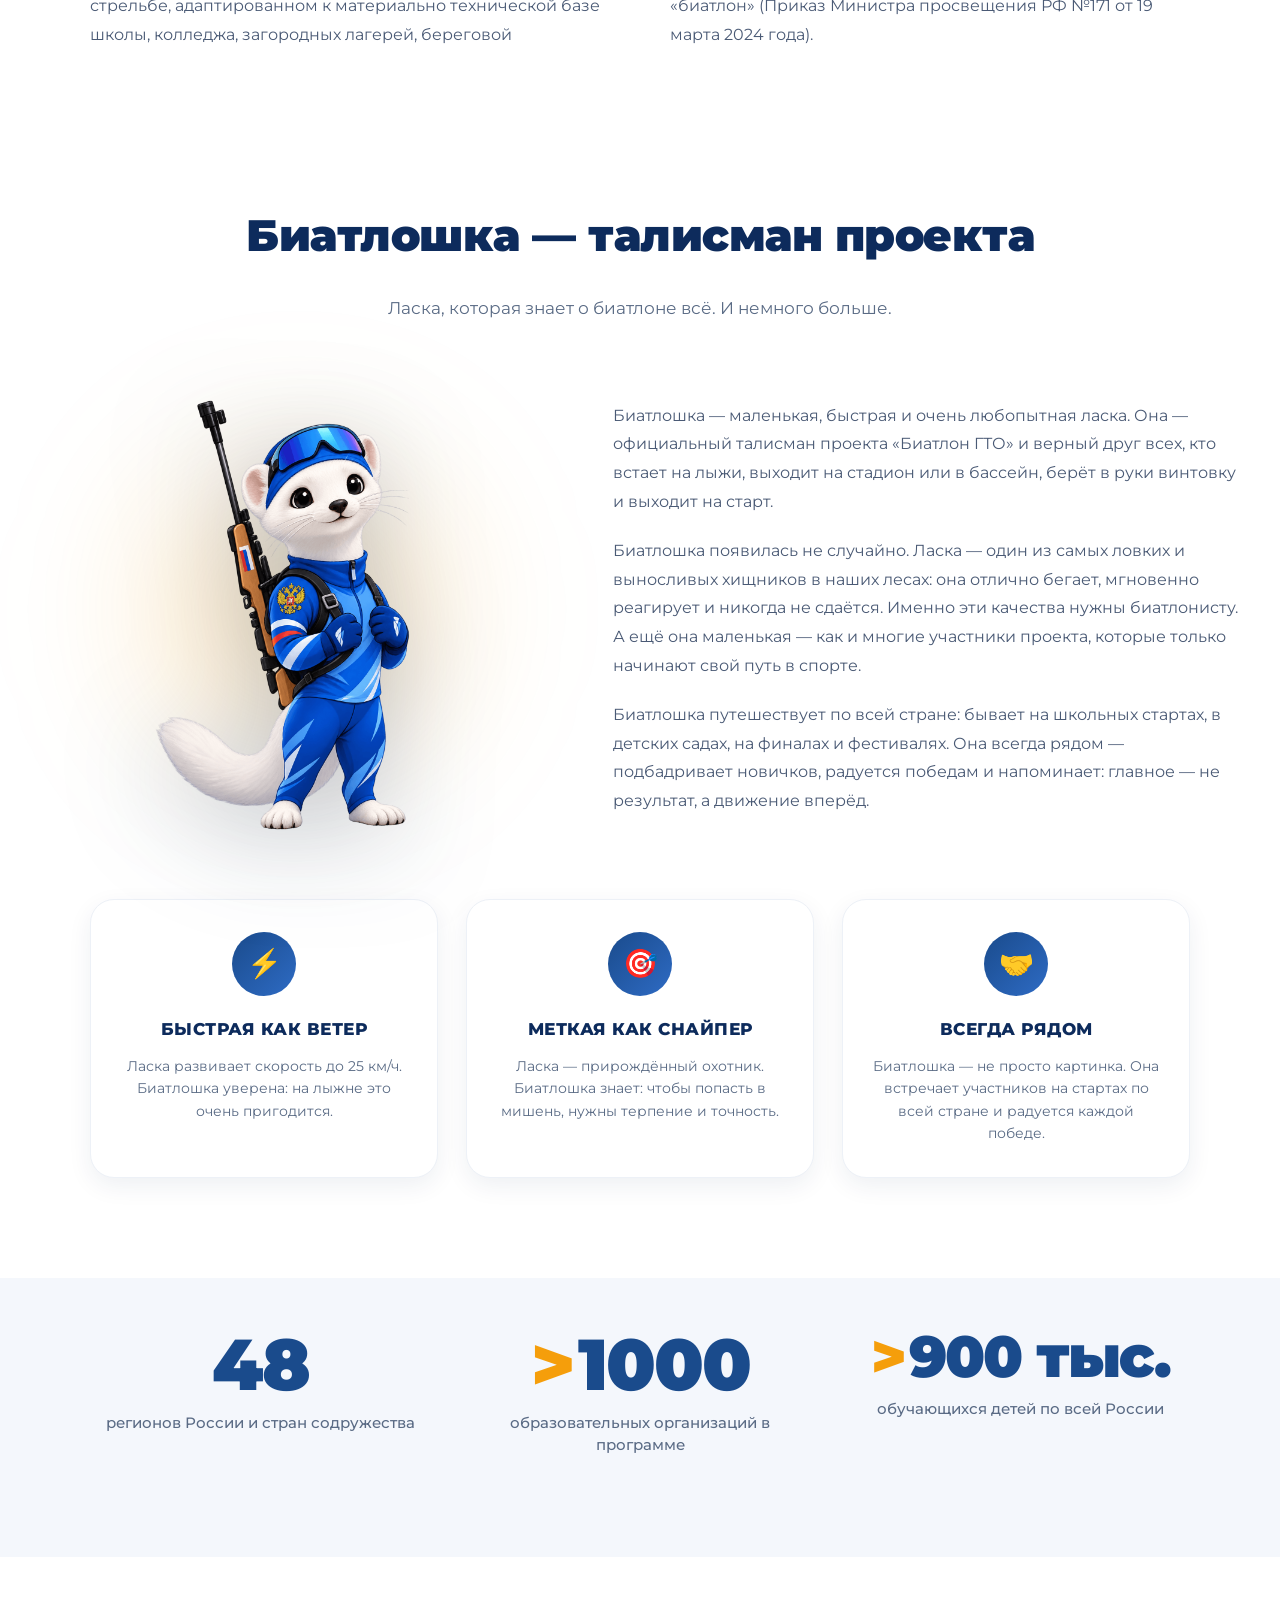
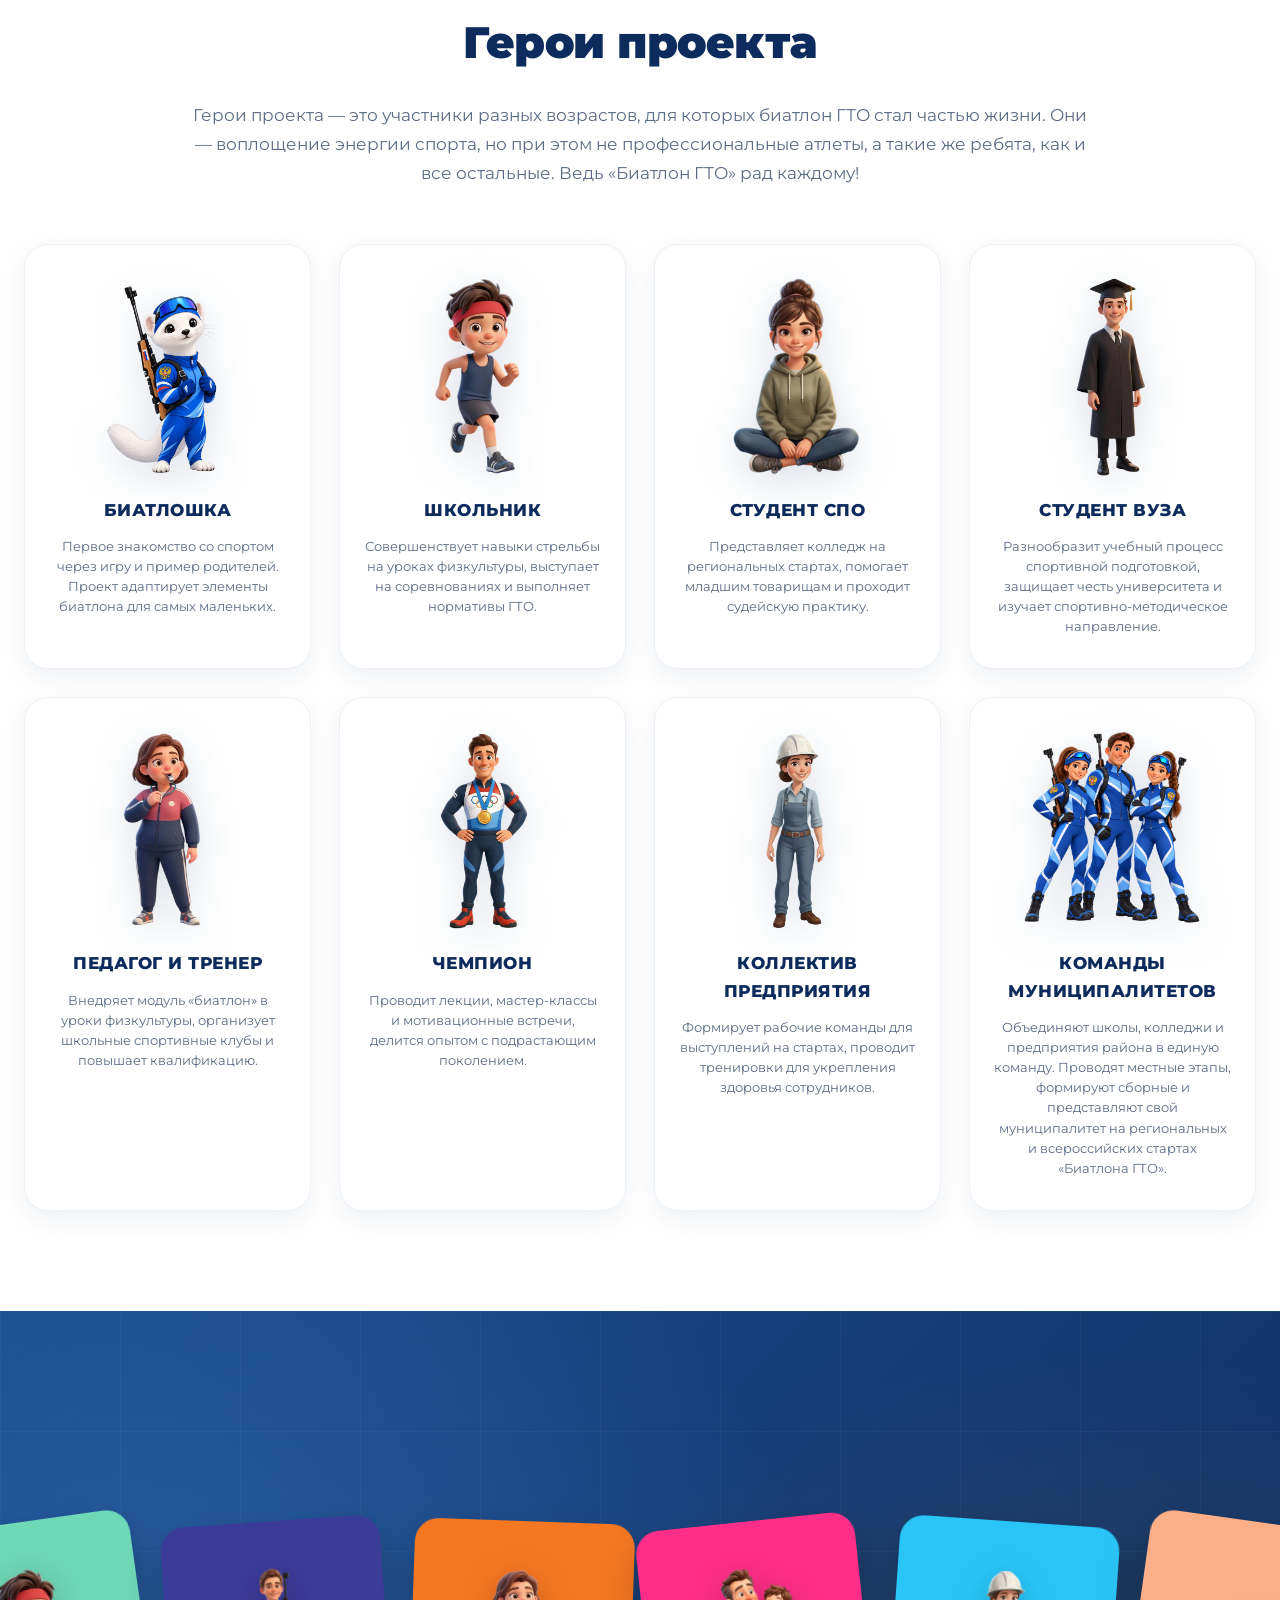
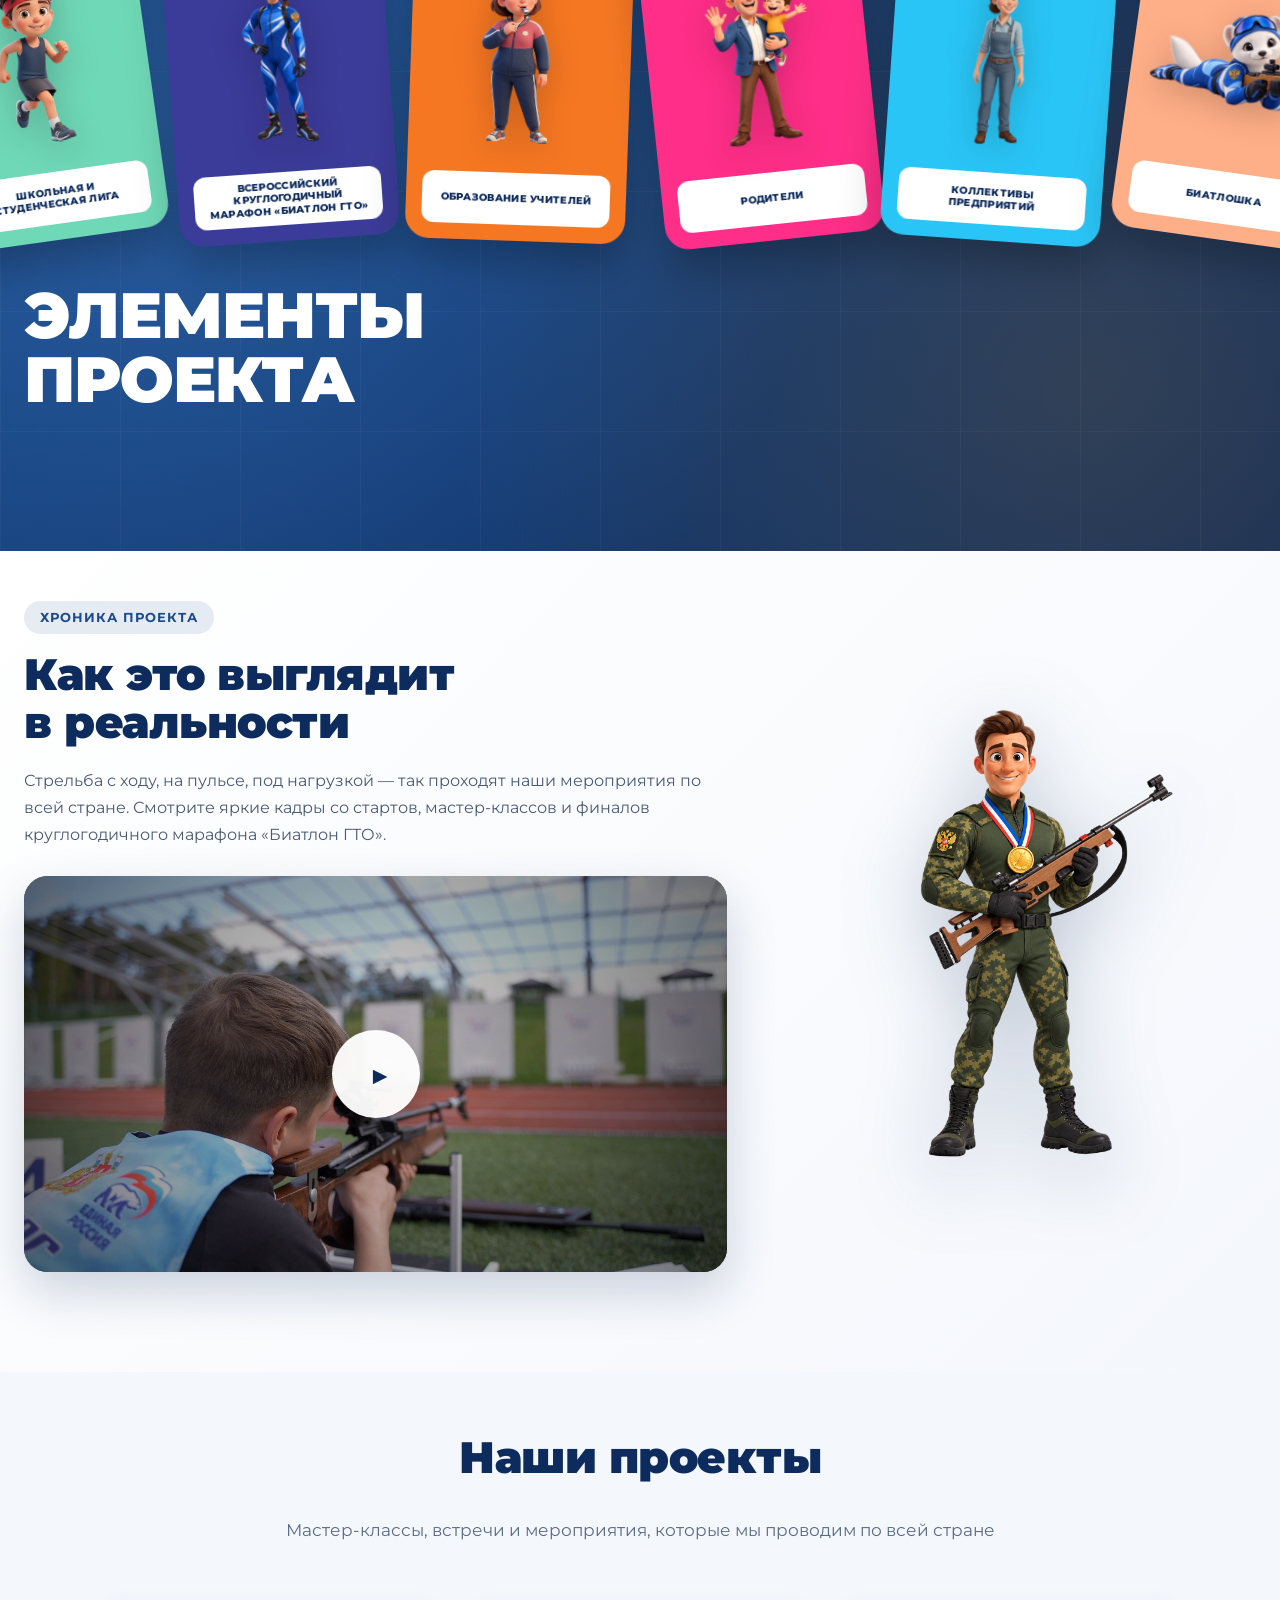
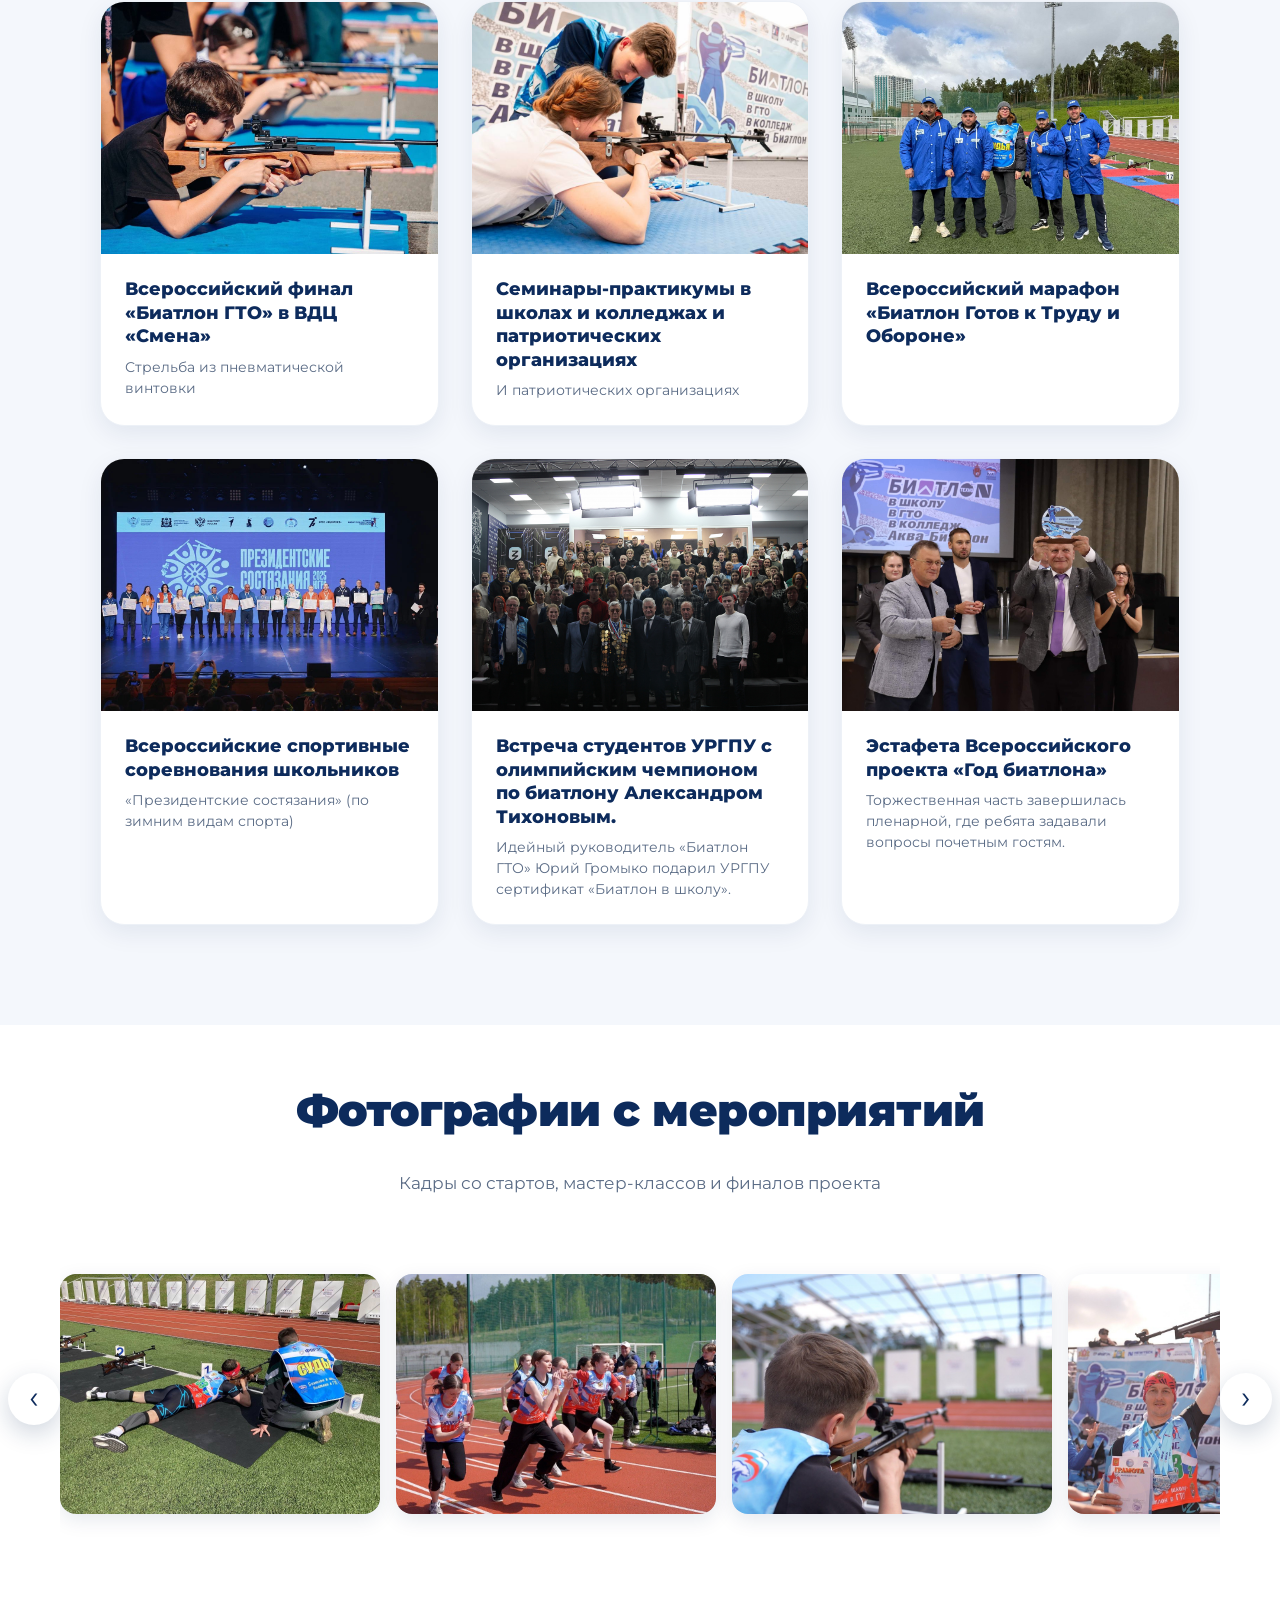
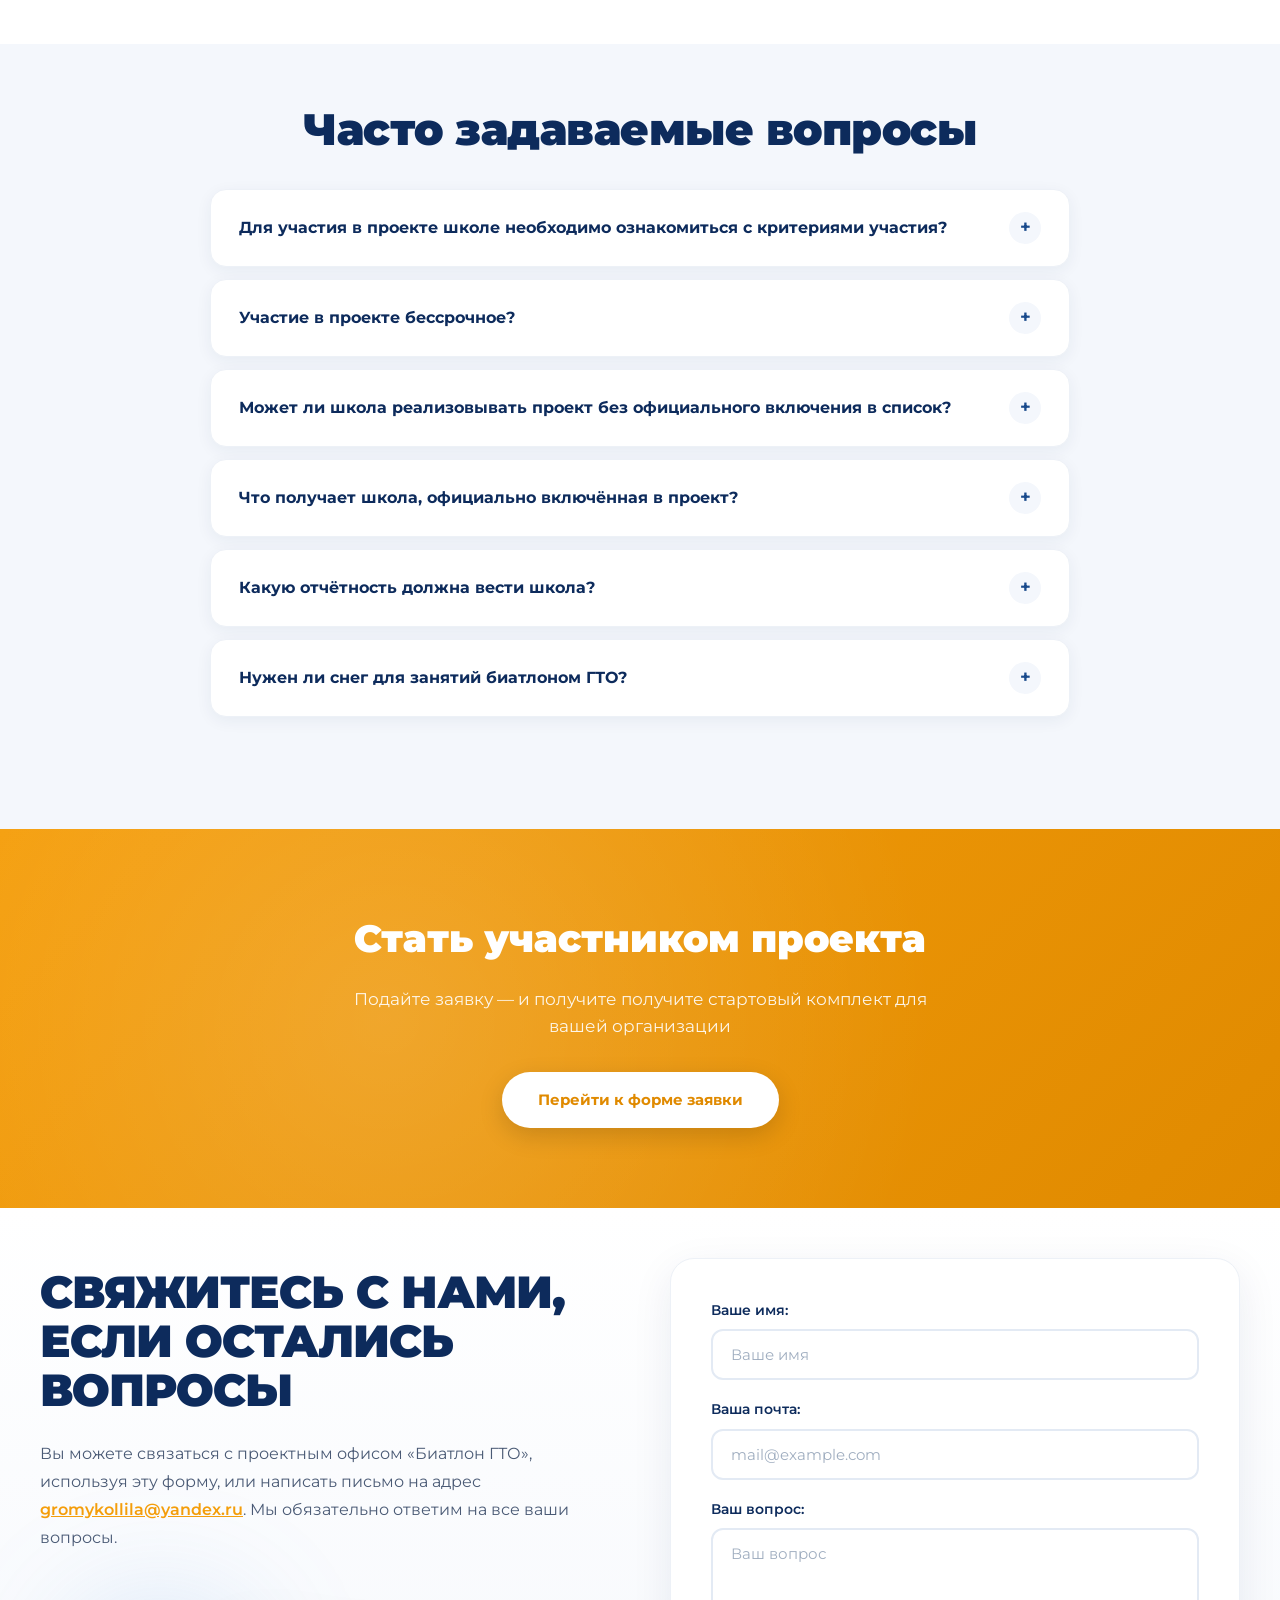
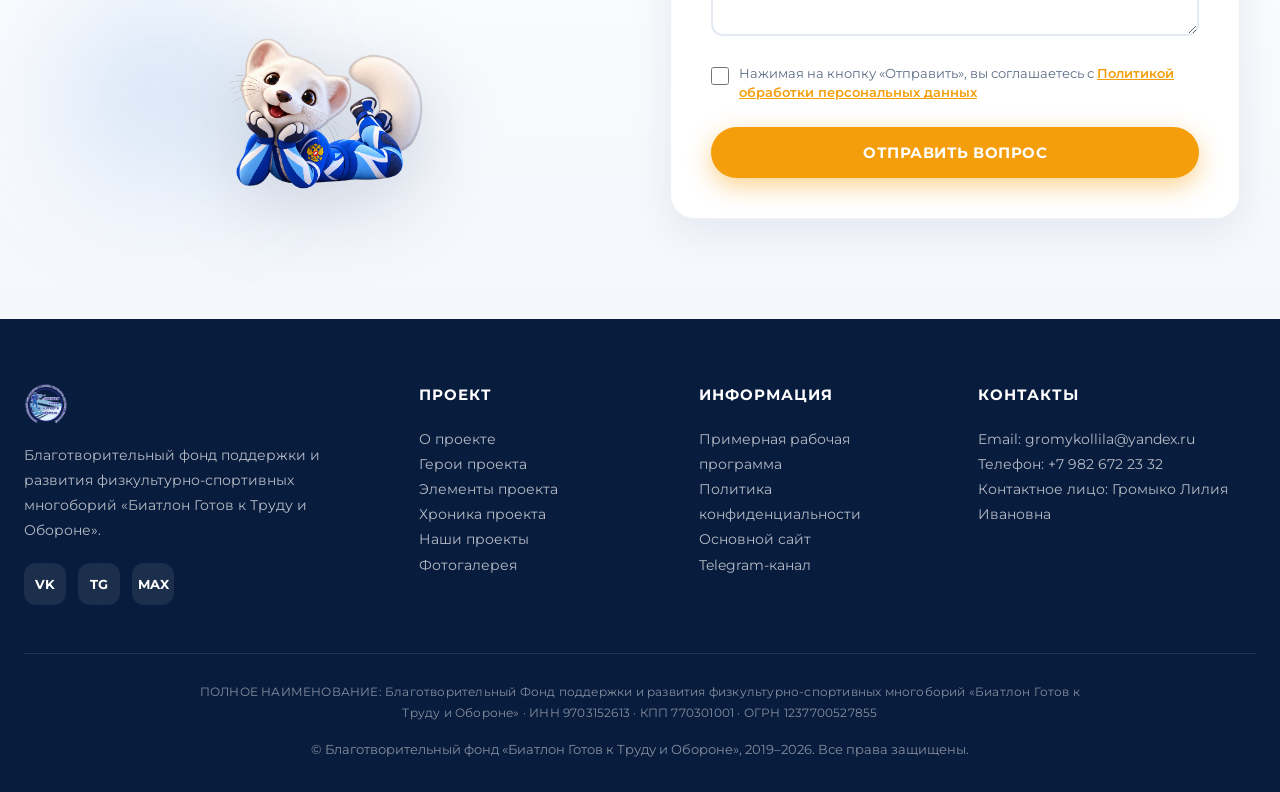
==== commit 90249e2b: "Update index.html" ====
--- a/index.html
+++ b/index.html
@@ -15,13 +15,14 @@
 <!-- ============ 1. ХЕДЕР ============ -->
 <header class="header" id="header">
     <div class="container header-inner">
-        <a href="index.html" class="logo" target="_blank" rel="noopener">
+        <a href="/" class="logo">
             <img src="images/logogto.png" alt="Биатлон ГТО" class="logo-img">
         </a>
 
         <nav class="nav" id="nav">
             <a href="https://biatlonvgto.ru/press-center/news/sport-life/polozhenie-o-konkursnom-otbore-vdts-smena-i-bf-biatlon-gto/" target="_blank" rel="noopener">Конкурсный отбор</a>
             <a href="preschool.html">Биатлошка</a>
+            <a href="aquathlon.html">Аква биатлон</a>
             <a href="students.html">Студентам</a>
             <a href="#contacts">Связаться с нами</a>
         </nav>
--- a/style.css
+++ b/style.css
@@ -1848,97 +1848,307 @@
     .requisites-label { font-size: 11px; }
 }
 
-/* ============ СТРАНИЦА «СТУДЕНТАМ» ============ */
-
-/* Блок "Связь с ГТО" - персонажи по бокам */
-.gto-side-img {
-    position: absolute;
-    bottom: 0;
-    max-height: 350px;
+/* ============ СТРАНИЦА «СТУДЕНТАМ» (С АДАПТИВОМ) ============ */
+
+/* Блок 1: Hero */
+.students-hero .preschool-hero-inner {
+    display: grid;
+    grid-template-columns: 1.1fr 0.9fr;
+    gap: 40px;
+    align-items: center;
+}
+.students-hero .preschool-hero-content { max-width: 100%; }
+.students-hero .preschool-hero-title {
+    font-size: clamp(28px, 4vw, 48px);
+    line-height: 1.15;
+}
+.students-hero .preschool-hero-subtitle {
+    font-size: clamp(15px, 1.5vw, 18px);
+    line-height: 1.6;
+}
+.students-hero .preschool-hero-image {
+    display: flex;
+    justify-content: center;
+}
+.students-hero .preschool-hero-image img {
+    max-height: 500px;
     width: auto;
-    z-index: 1;
-    opacity: 0.9;
-    pointer-events: none;
-}
-.gto-side-img.left { left: -20px; transform: scaleX(-1); } /* Отражаем ласку, чтобы смотрела в центр */
-.gto-side-img.right { right: -20px; }
+    object-fit: contain;
+}
+
+/* Блок 1: Адаптив (с 992px картинка слева, в полный рост) */
+@media (max-width: 992px) {
+    .students-hero .preschool-hero-inner {
+        display: flex;
+        flex-direction: row;
+        align-items: center;
+        text-align: left;
+        gap: 30px;
+    }
+    .students-hero .preschool-hero-image {
+        flex: 0 0 40%; /* Картинка занимает 40% ширины */
+        order: -1; /* Ставим её слева */
+        display: flex;
+        justify-content: center;
+    }
+    .students-hero .preschool-hero-image img {
+        max-height: 400px; /* Ограничиваем высоту, чтобы влезло */
+        width: auto;       /* Пропорции сохраняются */
+        object-fit: contain; /* В полный рост, без обрезки */
+        border-radius: 0;  /* Убираем скругление, так как больше не обрезаем */
+    }
+    .students-hero .preschool-hero-content {
+        flex: 1;
+    }
+    .students-hero .preschool-hero-buttons {
+        justify-content: flex-start;
+    }
+}
+
+/* На мобильных (до 772px) полностью убираем картинку */
+@media (max-width: 772px) {
+    .students-hero .preschool-hero-inner {
+        flex-direction: column;
+        text-align: center;
+    }
+    .students-hero .preschool-hero-image {
+        display: none; /* Полностью убираем картинку */
+    }
+    .students-hero .preschool-hero-buttons {
+        justify-content: center;
+    }
+}
+
+/* Блок 3: Наши цифры */
+.student-stats-wrap {
+    display: flex;
+    flex-wrap: wrap;
+    justify-content: center;
+    gap: 40px;
+    max-width: 1200px;
+    margin: 0 auto;
+    text-align: center;
+}
+.student-stats-wrap .stat-item {
+    flex: 0 1 250px;
+}
+
+/* Блок 4: Слайдер */
+.student-slider-wrap {
+    position: relative;
+    max-width: 1200px;
+    margin: 0 auto;
+    padding: 0 40px;
+}
+.student-slider-container {
+    display: flex;
+    gap: 24px;
+    overflow-x: auto;
+    scroll-behavior: smooth;
+    padding: 20px 0;
+    scrollbar-width: none;
+}
+.student-slider-container::-webkit-scrollbar { display: none; }
+.student-card {
+    flex: 0 0 calc(33.333% - 16px);
+    background: var(--white);
+    border-radius: 24px;
+    padding: 32px 28px;
+    box-shadow: 0 8px 30px rgba(13, 43, 92, 0.08);
+    border: 1px solid #EDF1F7;
+    display: flex;
+    flex-direction: column;
+    height: auto;
+}
+.student-card h3 {
+    font-size: 18px; font-weight: 800; color: var(--blue-dark); margin-bottom: 12px;
+}
+.student-card p {
+    font-size: 15px; color: #5A6B85; line-height: 1.6;
+}
+.student-slider-btn {
+    position: absolute;
+    top: 50%;
+    transform: translateY(-50%);
+    width: 48px; height: 48px;
+    border-radius: 50%;
+    background: white;
+    box-shadow: 0 4px 15px rgba(0,0,0,0.1);
+    z-index: 10;
+    border: none;
+    cursor: pointer;
+    font-size: 28px;
+    display: flex; align-items: center; justify-content: center;
+    color: var(--blue-dark);
+    transition: all 0.2s;
+}
+.student-slider-btn:hover { background: var(--orange); color: white; }
+.student-slider-btn.prev { left: -10px; }
+.student-slider-btn.next { right: -10px; }
+
 @media (max-width: 1100px) {
-    .gto-side-img { display: none; } /* Скрываем на планшетах, чтобы не мешали */
-}
-
-/* Блок 7. Почему это круто (Сетка карточек) */
-.cool-grid {
-    display: grid;
-    grid-template-columns: repeat(auto-fit, minmax(280px, 1fr));
-    gap: 24px;
-    max-width: 1100px;
-    margin: 0 auto;
-}
-.cool-card {
-    background: var(--white);
-    border-radius: 20px;
-    padding: 30px 24px;
-    text-align: center;
-    box-shadow: 0 8px 24px rgba(13, 43, 92, 0.06);
-    border: 1px solid #EDF1F7;
-    transition: all 0.3s ease;
-    display: flex;
-    flex-direction: column;
-    align-items: center;
-    gap: 16px;
-}
-.cool-card:hover {
-    transform: translateY(-6px);
-    box-shadow: 0 16px 40px rgba(13, 43, 92, 0.12);
-    border-color: var(--orange);
-}
-.cool-card span {
-    font-size: 42px;
-    line-height: 1;
-}
-.cool-card p {
-    font-size: 15px;
-    font-weight: 600;
-    color: var(--blue-dark);
-    line-height: 1.5;
-    margin: 0;
-}
-
-/* Блок 8. Как присоединиться */
-.join-section {
-    background: linear-gradient(180deg, #FFFFFF 0%, #EEF4FC 100%);
-}
-.join-box {
+    .student-card { flex: 0 0 calc(50% - 12px); } /* 2 карточки на планшетах */
+}
+/* Блок 4: Адаптив (с 768px оставляем стрелочки, но делаем меньше) */
+@media (max-width: 768px) {
+    .student-card { flex: 0 0 100%; }
+    .student-slider-wrap { padding: 0 20px; }
+    
+    .student-slider-btn {
+        display: flex; /* Показываем стрелки */
+        width: 36px;
+        height: 36px;
+        font-size: 22px;
+    }
+    .student-slider-btn.prev { left: -5px; }
+    .student-slider-btn.next { right: -5px; }
+}
+
+/* Блок 6: Связь с ГТО */
+.gto-grid {
     display: grid;
     grid-template-columns: 1.2fr 0.8fr;
     gap: 40px;
+    align-items: center;
+    background: linear-gradient(135deg, #EEF4FC 0%, #E1ECF9 100%);
+    border-radius: 32px;
+    padding: 50px;
+    max-width: 1100px;
+    margin: 0 auto;
+    box-shadow: 0 12px 40px rgba(13,43,92,0.08);
+    border: 1px solid #D6E4F5;
+}
+.gto-text h2 {
+    font-size: clamp(24px, 2.5vw, 32px); font-weight: 900; color: var(--blue-dark); margin-bottom: 20px; text-transform: uppercase;
+}
+.gto-text p {
+    font-size: 16px; color: #4A5A75; line-height: 1.75; margin-bottom: 16px;
+}
+.gto-image { display: flex; justify-content: center; }
+.gto-image img {
+    max-width: 100%; height: auto; max-height: 400px; object-fit: contain;
+    filter: drop-shadow(0 20px 40px rgba(13, 43, 92, 0.2));
+}
+/* Блок 6: Адаптив */
+@media (max-width: 900px) and (min-width: 772px) {
+    .gto-grid {
+        grid-template-columns: 1fr 0.5fr; /* Оставляем картинку справа, но текст шире */
+        padding: 30px;
+        text-align: left;
+    }
+    .gto-image img { max-height: 250px; } /* Уменьшаем картинку */
+}
+@media (max-width: 771px) {
+    .gto-grid { 
+        grid-template-columns: 1fr; 
+        padding: 32px 24px; 
+        text-align: center; 
+    }
+    .gto-image { display: none; } /* Полностью убираем картинку на мобильных */
+}
+
+/* Блок 7: Почему это круто */
+.cool-grid-fixed {
+    display: flex;
+    gap: 50px;
+    align-items: center;
+    max-width: 1200px;
+    margin: 0 auto;
+}
+.cool-badges {
+    display: grid;
+    grid-template-columns: 1fr 1fr;
+    gap: 20px;
+    flex: 1;
+}
+.cool-badge-item {
+    background: var(--white);
+    border-radius: 20px;
+    padding: 24px;
+    display: flex;
+    align-items: flex-start;
+    gap: 16px;
+    box-shadow: 0 8px 24px rgba(13, 43, 92, 0.06);
+    border: 1px solid #EDF1F7;
+    transform: rotate(var(--rot, 0deg)); /* Оставляем наклон всегда */
+    transition: all 0.4s cubic-bezier(0.34, 1.56, 0.64, 1);
+}
+.cool-badge-item:hover {
+    transform: rotate(0deg) translateY(-8px) scale(1.05);
+    box-shadow: 0 20px 40px rgba(13, 43, 92, 0.15);
+    z-index: 10;
+    border-color: var(--orange);
+}
+.cool-badge-item span { font-size: 32px; line-height: 1; flex-shrink: 0; }
+.cool-badge-item p { font-size: 15px; font-weight: 600; color: var(--blue-dark); line-height: 1.4; margin: 0; }
+
+.cool-mascot-fixed { flex: 0 0 320px; display: flex; justify-content: center; }
+.cool-mascot-fixed img {
+    max-height: 450px; width: auto;
+    filter: drop-shadow(0 20px 40px rgba(13, 43, 92, 0.2));
+    animation: float 5s ease-in-out infinite;
+}
+/* Блок 7: Адаптив */
+@media (max-width: 1100px) {
+    .cool-mascot-fixed { display: none; } /* Убираем ласку */
+    .cool-grid-fixed { display: block; } /* Отменяем flex, чтобы сетка заняла всю ширину */
+    .cool-badges { 
+        grid-template-columns: 1fr 1fr; /* По 2 карточки в ряд на планшетах */
+        max-width: 800px;
+        margin: 0 auto;
+    }
+    /* Убрали обнуление transform, карточки остаются кривыми! */
+}
+@media (max-width: 768px) {
+    .cool-badges {
+        grid-template-columns: 1fr; /* По 1 карточке в ряд на мобильных */
+    }
+    .cool-badge-item {
+        padding: 16px; /* Уменьшаем блоки */
+    }
+    .cool-badge-item span {
+        font-size: 24px; /* Уменьшаем иконки */
+    }
+    .cool-badge-item p {
+        font-size: 14px; /* Уменьшаем текст */
+    }
+}
+
+/* Блок 8: Как присоединиться */
+.join-section {
+    background: linear-gradient(180deg, #FFFFFF 0%, #EEF4FC 100%);
+}
+.join-box {
+    display: grid;
+    grid-template-columns: 1.3fr 0.7fr; 
+    gap: 20px; 
     background: var(--white);
     border-radius: 32px;
-    padding: 60px;
+    padding: 50px 60px; 
     box-shadow: 0 20px 50px rgba(13, 43, 92, 0.1);
-    align-items: center;
     border: 1px solid #D6E4F5;
-    max-width: 1100px;
+    max-width: 1100px; 
     margin: 0 auto;
+    align-items: center;
 }
 .join-title {
-    font-size: clamp(22px, 2.5vw, 32px);
+    font-size: clamp(20px, 2.2vw, 28px);
     font-weight: 900;
     color: var(--blue-dark);
     line-height: 1.3;
-    margin-bottom: 30px;
+    margin-bottom: 24px;
     text-transform: uppercase;
 }
 .join-steps {
     padding-left: 20px;
-    margin-bottom: 36px;
+    margin-bottom: 30px;
 }
 .join-steps li {
     font-size: 16px;
     color: #4A5A75;
     line-height: 1.6;
-    margin-bottom: 16px;
-    padding-left: 12px;
+    margin-bottom: 14px;
+    padding-left: 10px;
 }
 .join-steps li::marker {
     color: var(--orange);
@@ -1946,18 +2156,18 @@
     font-size: 20px;
 }
 .join-image {
-    text-align: center;
-    position: relative;
+    display: flex;
+    justify-content: center;
+    align-items: center;
 }
 .join-image img {
-    max-height: 400px;
-    width: auto;
+    max-width: 100%;
+    height: auto;
+    max-height: 400px; 
     filter: drop-shadow(0 20px 40px rgba(13, 43, 92, 0.2));
     animation: float 6s ease-in-out infinite;
 }
-
-/* Адаптив для новых блоков */
-@media (max-width: 900px) {
+@media (max-width: 992px) {
     .join-box {
         grid-template-columns: 1fr;
         padding: 40px 24px;
@@ -1965,10 +2175,207 @@
     }
     .join-image { display: none; }
     .join-steps { text-align: left; display: inline-block; }
-    .preschool-hero-buttons { justify-content: center !important; }
-}
-@media (max-width: 600px) {
-    .cool-card { padding: 24px 18px; }
-    .join-title { font-size: 20px; }
-    .join-steps li { font-size: 15px; }
-}
+    .join-content .preschool-hero-buttons { justify-content: center !important; }
+}
+
+/* ============ СТРАНИЦА «АКВА БИАТЛОН» ============ */
+
+/* --- Блок 1: Hero с эффектом заплывания --- */
+.aqua-hero-section {
+    position: relative;
+    background: linear-gradient(180deg, #E1ECF9 0%, #FFFFFF 100%);
+    padding-top: 150px;
+    padding-bottom: 100px; /* Место под картинку */
+    overflow: visible; /* Чтобы картинка могла вылезти за пределы */
+}
+.aqua-hero-inner {
+    display: flex;
+    align-items: center;
+}
+.aqua-hero-content {
+    flex: 0 1 50%;
+    z-index: 2;
+}
+.aqua-hero-title {
+    font-size: clamp(32px, 4vw, 52px);
+    font-weight: 900;
+    color: var(--blue-dark);
+    line-height: 1.1;
+    margin-bottom: 20px;
+}
+.aqua-hero-subtitle {
+    font-size: 18px;
+    color: #4A5A75;
+    line-height: 1.7;
+    margin-bottom: 30px;
+}
+.aqua-hero-image-wrap {
+    position: absolute;
+    right: 0;
+    bottom: -50px; /* Свисает вниз */
+    width: 60%;
+    z-index: 1;
+    pointer-events: none;
+}
+.aqua-hero-img {
+    width: 100%;
+    height: auto;
+    object-fit: contain;
+    /* Смешиваем белый фон картинки с нашим градиентом (если фон не прозрачный) */
+    mix-blend-mode: multiply; 
+}
+@media (max-width: 992px) {
+    .aqua-hero-inner { flex-direction: column; text-align: center; padding-bottom: 100px;}
+    .aqua-hero-content { flex: 0 1 100%; }
+    .aqua-hero-image-wrap { width: 100%; bottom: 0; }
+    .aqua-hero-section { padding-bottom: 50px; }
+    .aqua-hero-img { mix-blend-mode: normal; }
+}
+
+/* --- Блок 2: Мишень --- */
+.aqua-about-grid {
+    display: grid;
+    grid-template-columns: 1fr 1fr;
+    gap: 60px;
+    align-items: center;
+}
+.aqua-about-text p {
+    font-size: 16px;
+    color: #4A5A75;
+    line-height: 1.75;
+    margin-bottom: 16px;
+}
+
+.target-game-container {
+    display: flex;
+    flex-direction: column;
+    align-items: center;
+    justify-content: center;
+    padding: 30px;
+    background: #EEF4FC;
+    border-radius: 30px;
+    box-shadow: inset 0 0 20px rgba(13, 43, 92, 0.05);
+}
+.target-game-title { font-weight: 800; color: var(--blue-dark); margin-bottom: 20px; font-size: 20px;}
+.target-wrapper { position: relative; margin-bottom: 20px; }
+.target {
+    width: 250px; height: 250px;
+    border-radius: 50%;
+    background: radial-gradient(circle, #F59E0B 0%, #F59E0B 15%, #0D2B5C 15%, #0D2B5C 30%, #FFFFFF 30%, #FFFFFF 45%, #0D2B5C 45%, #0D2B5C 60%, #FFFFFF 60%, #FFFFFF 75%, #0D2B5C 75%, #0D2B5C 90%, #FFFFFF 90%, #FFFFFF 100%);
+    border: 8px solid #081C3D;
+    box-shadow: 0 15px 30px rgba(13, 43, 92, 0.3), inset 0 0 20px rgba(0,0,0,0.2);
+    cursor: crosshair;
+    position: relative;
+    transition: transform 0.1s;
+}
+.target:active { transform: scale(0.98); }
+.bullet-hole {
+    position: absolute; width: 16px; height: 16px; background: #000; border-radius: 50%;
+    transform: translate(-50%, -50%); box-shadow: 0 0 10px 4px rgba(245, 158, 11, 0.8), inset 2px 2px 4px rgba(255,255,255,0.4);
+    pointer-events: none; animation: popIn 0.3s cubic-bezier(0.175, 0.885, 0.32, 1.275) forwards;
+}
+@keyframes popIn { 0% { transform: translate(-50%, -50%) scale(3); opacity: 0; } 100% { transform: translate(-50%, -50%) scale(1); opacity: 1; } }
+.target-stats { text-align: center; }
+.target-stats p { font-size: 18px; font-weight: 800; color: var(--blue-dark); margin-bottom: 12px; }
+.btn-reset { background: var(--blue-dark); color: #fff; border: none; padding: 10px 24px; border-radius: 50px; font-weight: 700; cursor: pointer; transition: 0.2s; }
+.btn-reset:hover { background: var(--orange); }
+@media (max-width: 992px) {
+    .aqua-about-grid { grid-template-columns: 1fr; }
+}
+
+/* --- Блок 4: Таймлайн --- */
+.aqua-timeline {
+    display: flex;
+    flex-wrap: wrap;
+    justify-content: center;
+    gap: 20px;
+    max-width: 1000px;
+    margin: 0 auto;
+}
+.timeline-item {
+    flex: 0 1 calc(33.333% - 20px);
+    background: #FFFFFF;
+    border-radius: 20px;
+    padding: 24px;
+    text-align: center;
+    box-shadow: 0 8px 24px rgba(13, 43, 92, 0.06);
+    border: 1px solid #EDF1F7;
+    transition: transform 0.3s;
+}
+.timeline-item:hover { transform: translateY(-5px); border-color: var(--orange); }
+.timeline-icon { font-size: 40px; margin-bottom: 12px; }
+.timeline-text { font-size: 15px; color: #4A5A75; line-height: 1.5; }
+.timeline-text strong { color: var(--blue-dark); font-size: 16px; display: block; margin-bottom: 4px;}
+@media (max-width: 768px) {
+    .timeline-item { flex: 0 1 calc(50% - 20px); }
+}
+@media (max-width: 500px) {
+    .timeline-item { flex: 0 1 100%; }
+}
+
+/* --- Блок 5: Референс (Уже добавлен ранее, дублирую для порядка) --- */
+.benefits-ref-box { display: flex; align-items: center; justify-content: space-between; gap: 20px; background: #EEF4FC; border-radius: 40px; padding: 40px; max-width: 1100px; margin: 0 auto; box-shadow: 0 10px 30px rgba(13, 43, 92, 0.05); }
+.benefits-text-card { background: #FFFFFF; border-radius: 24px; padding: 32px; flex: 1; box-shadow: 0 8px 24px rgba(13, 43, 92, 0.08); }
+.benefits-list { list-style: none; padding: 0; margin: 0; display: flex; flex-direction: column; gap: 24px; }
+.benefits-list li { display: flex; align-items: flex-start; gap: 16px; }
+.benefit-icon { font-size: 28px; line-height: 1; flex-shrink: 0; }
+.benefit-text strong { display: block; font-size: 18px; font-weight: 800; color: var(--blue-dark); margin-bottom: 4px; }
+.benefit-text p { font-size: 14px; color: #5A6B85; margin: 0; }
+.benefits-trophy { flex: 0 0 120px; display: flex; justify-content: center; align-items: center; }
+.benefits-blue-badge { flex: 1.2; background: var(--blue-dark); border-radius: 24px 40px 40px 24px; padding: 40px; position: relative; overflow: hidden; box-shadow: 0 15px 30px rgba(13, 43, 92, 0.2); }
+.benefits-blue-badge::before { content: ''; position: absolute; inset: 0; background: linear-gradient(135deg, transparent 20%, rgba(255,255,255,0.05) 20%, rgba(255,255,255,0.05) 40%, transparent 40%); pointer-events: none; }
+.badge-inner { position: relative; z-index: 2; display: flex; align-items: center; gap: 24px; }
+.badge-logo { width: 100px; height: auto; filter: brightness(0) invert(1); }
+.benefits-blue-badge p { color: #FFFFFF; font-size: 18px; font-weight: 700; line-height: 1.4; margin: 0; }
+@media (max-width: 992px) {
+    .benefits-ref-box { flex-direction: column; padding: 24px; }
+    .benefits-text-card, .benefits-blue-badge { width: 100%; flex: none; }
+    .benefits-trophy { margin: -20px 0; z-index: 10; }
+    .benefits-blue-badge { border-radius: 24px; padding: 32px 24px; text-align: center; }
+    .badge-inner { flex-direction: column; gap: 16px; }
+}
+
+/* --- Блок 6: Истории успеха --- */
+.aqua-stories-grid {
+    display: grid;
+    grid-template-columns: 1fr 1fr;
+    gap: 60px;
+    align-items: center;
+    max-width: 1100px;
+    margin: 0 auto;
+}
+.aqua-stories-image img {
+    width: 100%;
+    max-width: 400px;
+    height: auto;
+    display: block;
+    margin: 0 auto;
+    filter: drop-shadow(0 20px 40px rgba(13, 43, 92, 0.2));
+}
+@media (max-width: 992px) {
+    .aqua-stories-grid { grid-template-columns: 1fr; text-align: center; }
+    .aqua-stories-text { order: 2; }
+    .aqua-stories-text .stat-item { text-align: center !important; }
+}
+
+/* --- Блок 7: FAQ с картинкой --- */
+.faq-grid-layout {
+    display: grid;
+    grid-template-columns: 1.5fr 1fr;
+    gap: 40px;
+    align-items: center;
+    max-width: 1100px;
+    margin: 0 auto;
+}
+.faq-image img {
+    width: 100%;
+    max-width: 350px;
+    height: auto;
+    display: block;
+    margin: 0 auto;
+    filter: drop-shadow(0 20px 40px rgba(13, 43, 92, 0.15));
+}
+@media (max-width: 992px) {
+    .faq-grid-layout { grid-template-columns: 1fr; }
+    .faq-image { display: none; }
+}
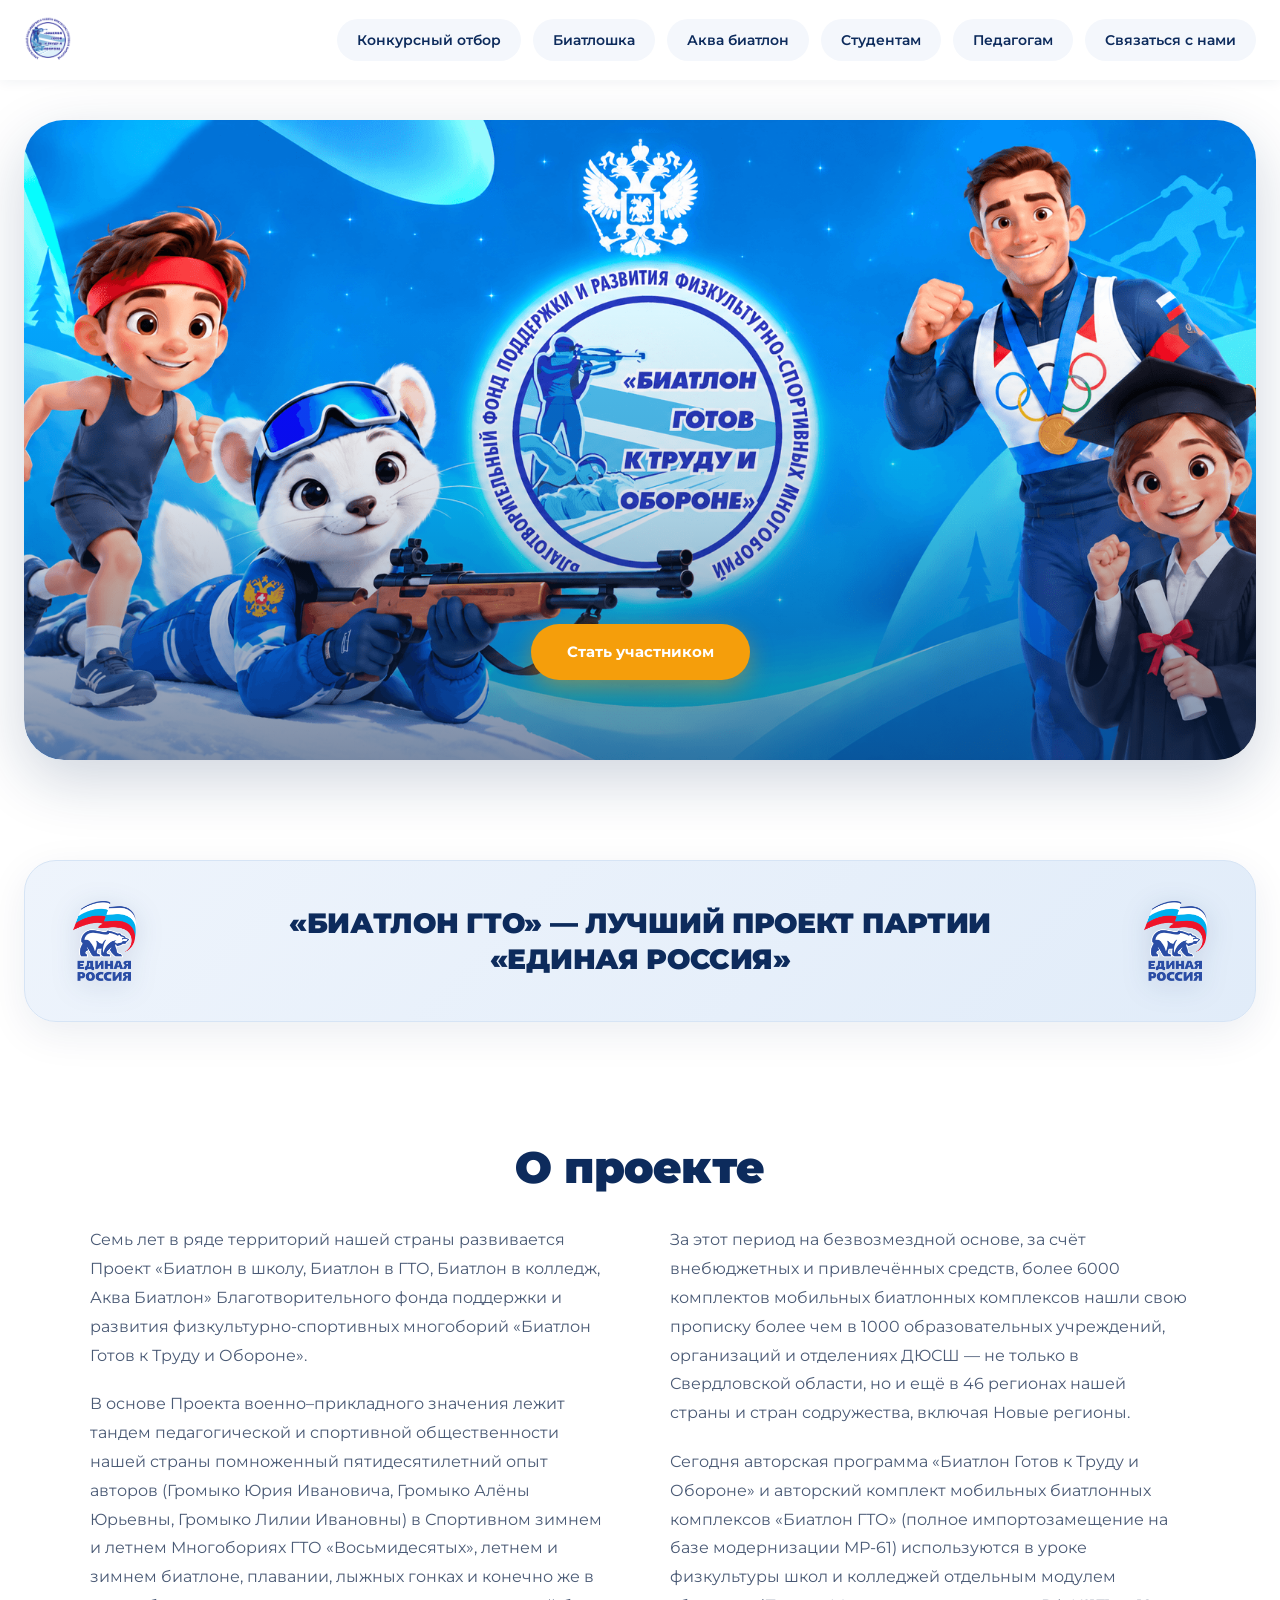
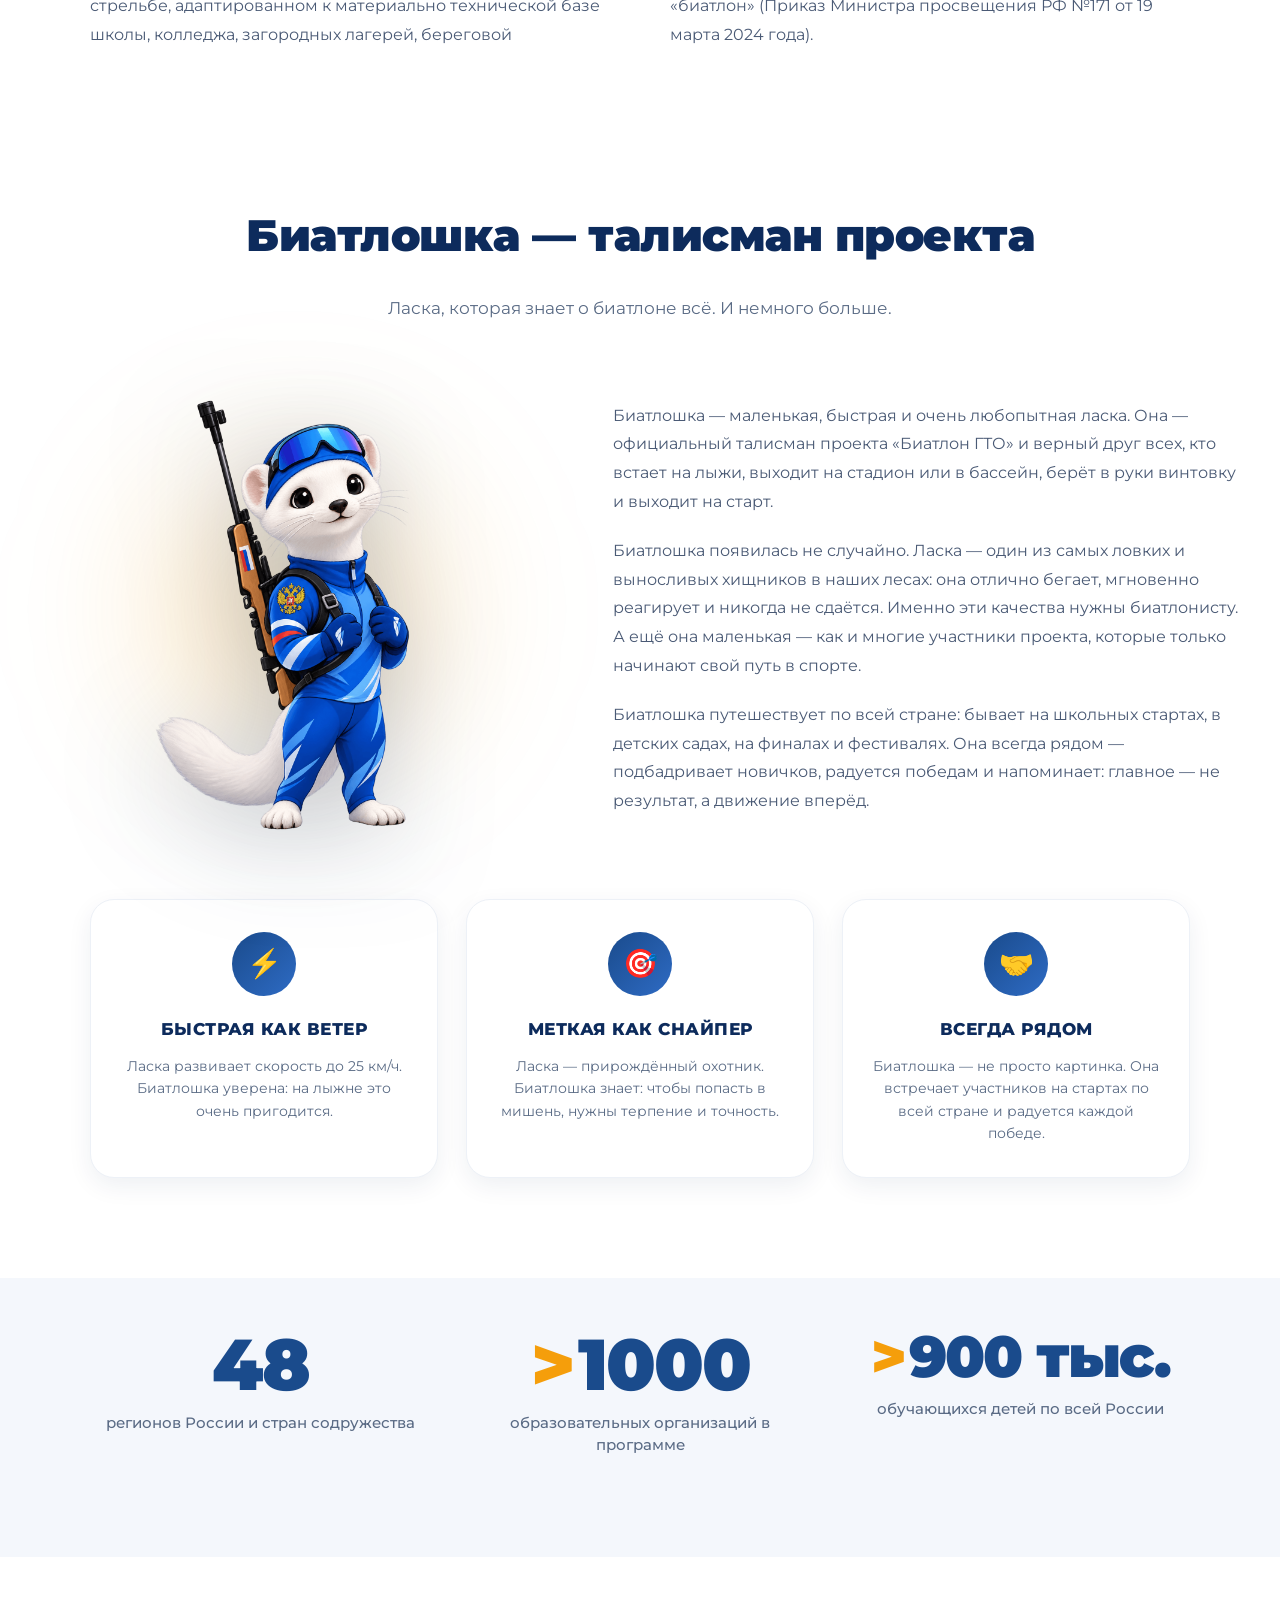
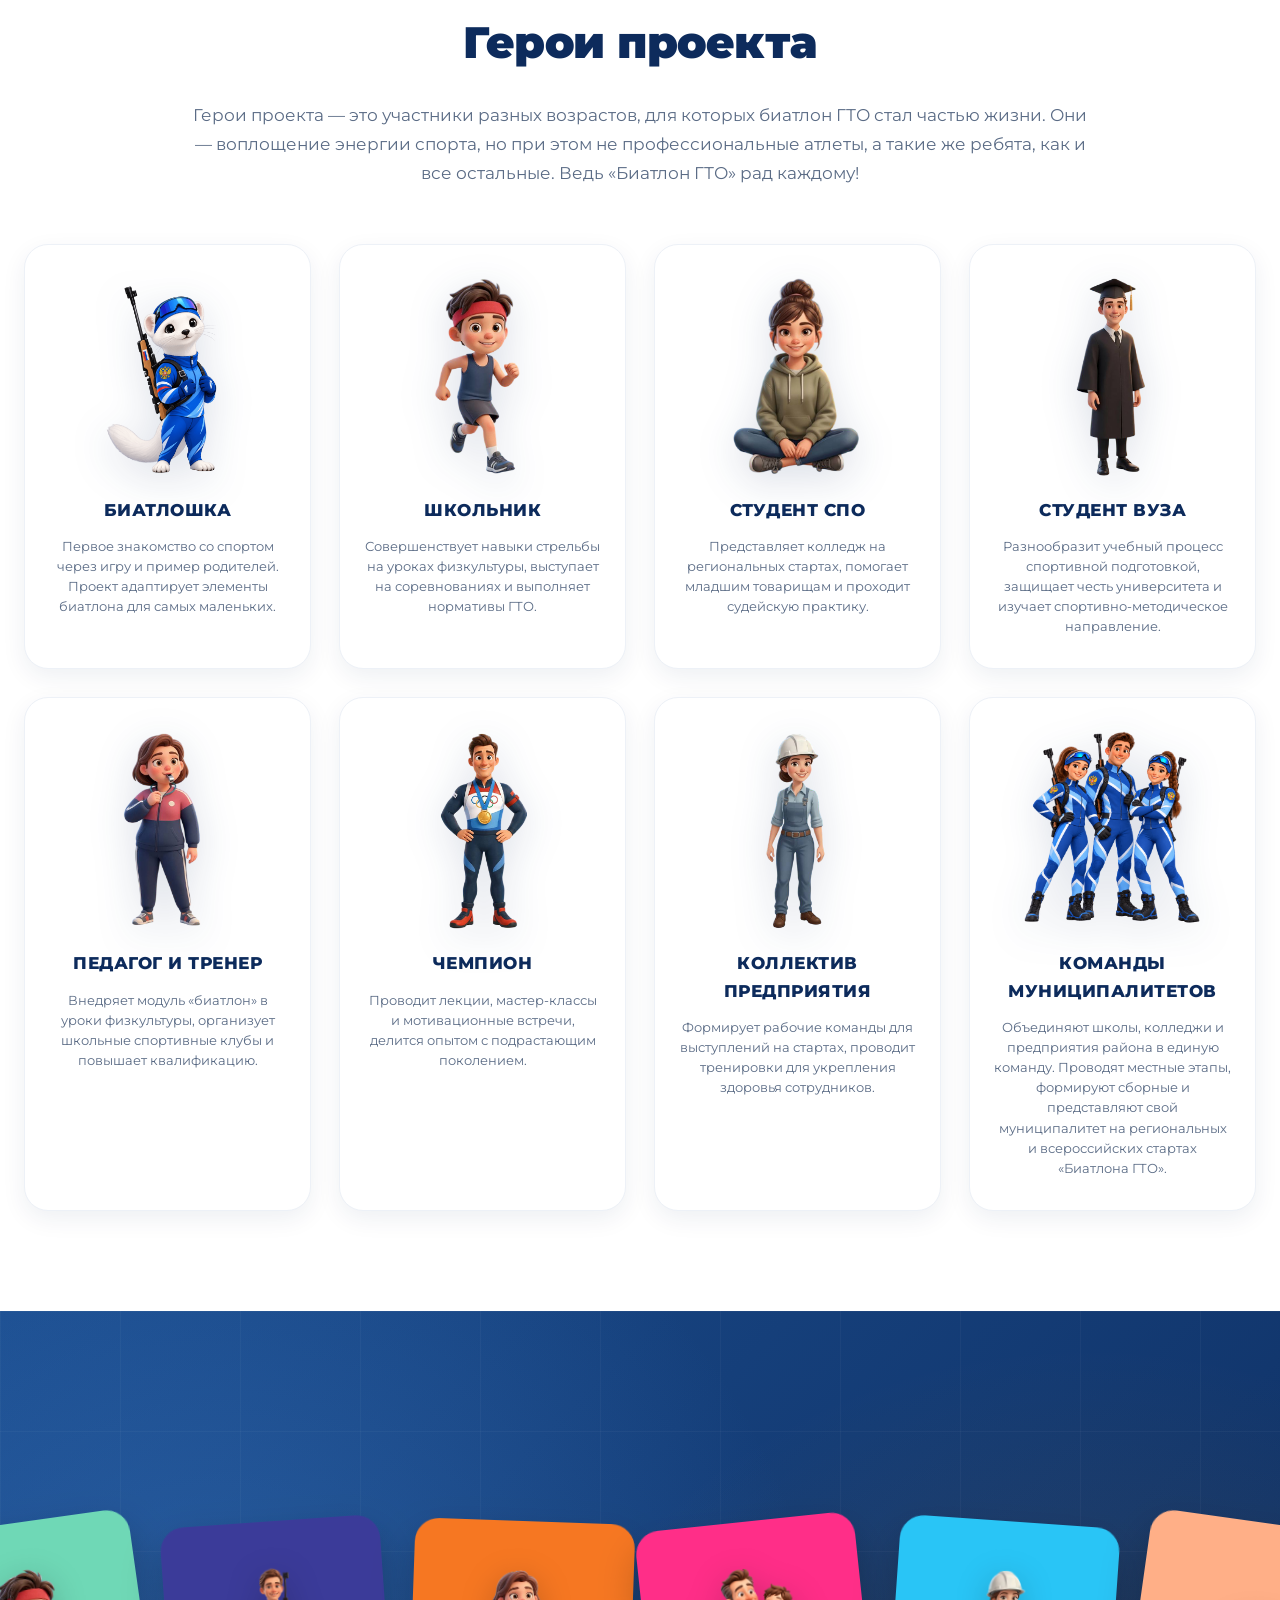
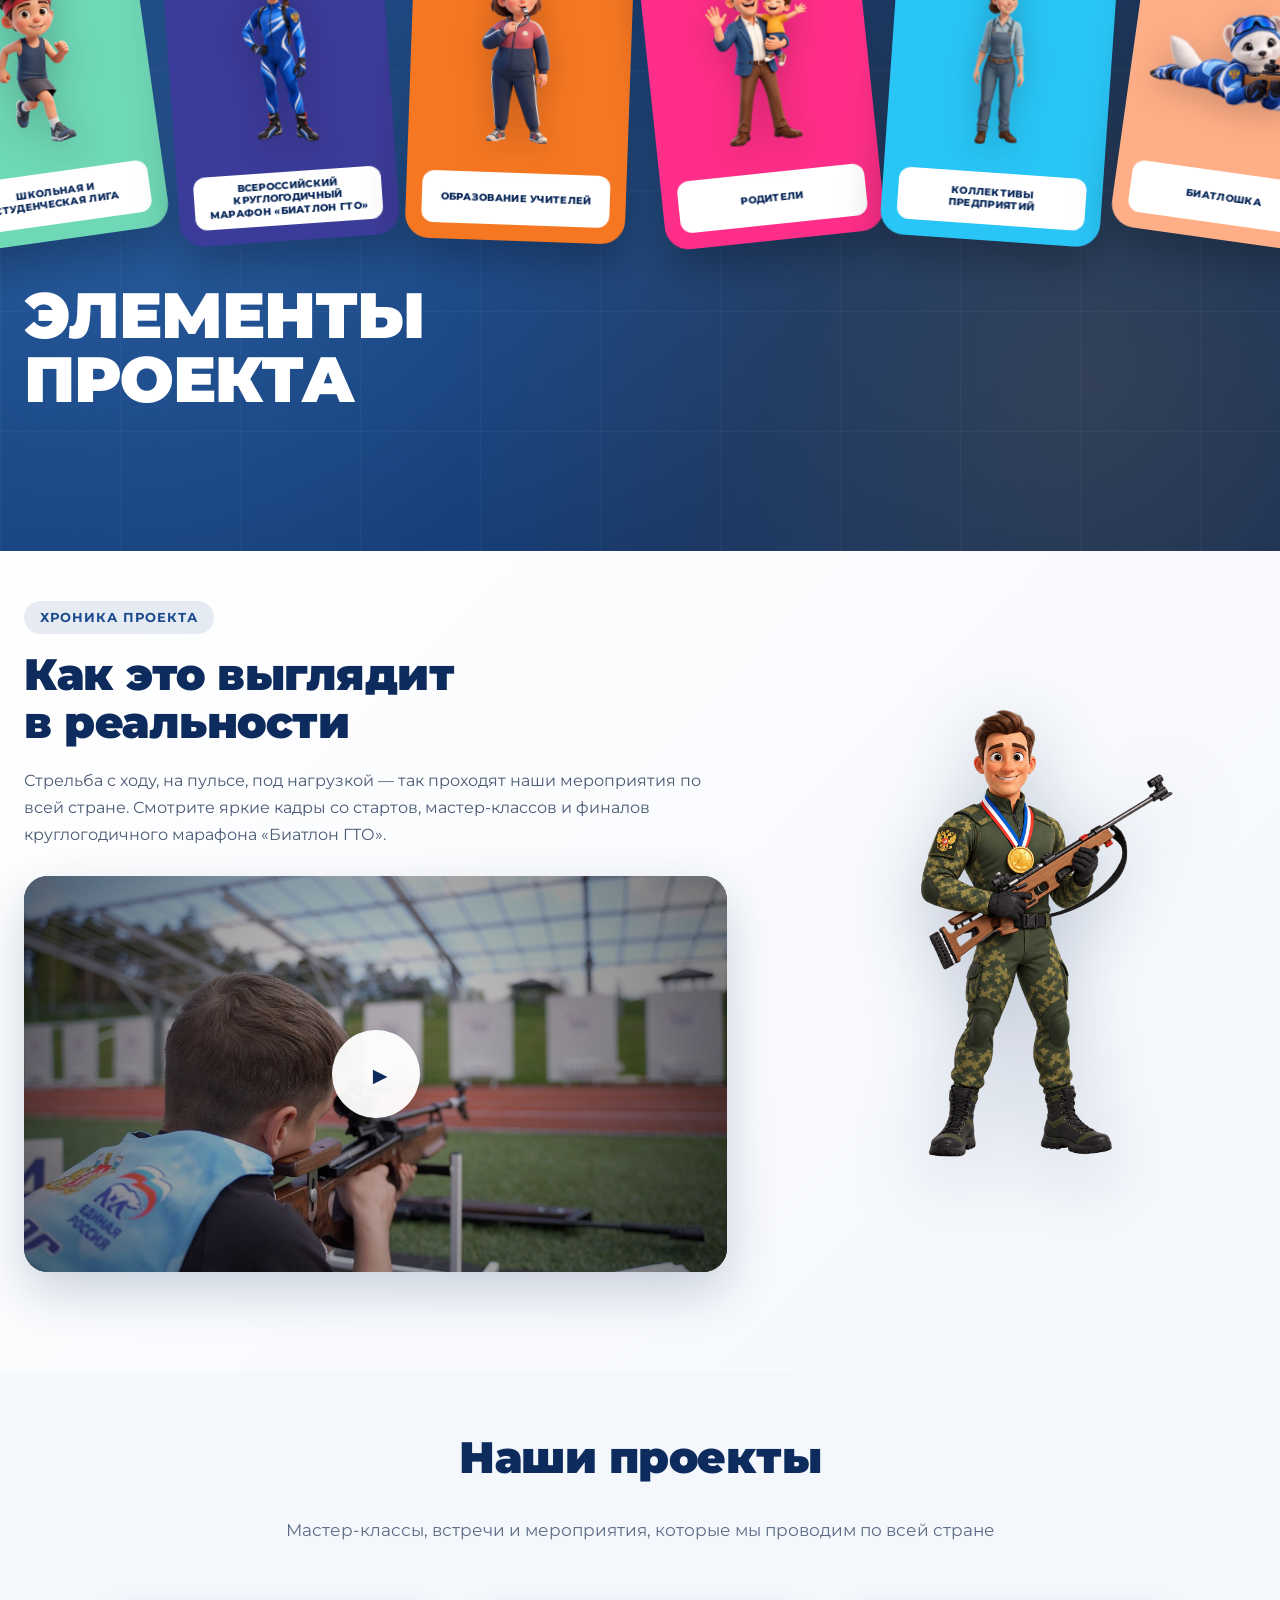
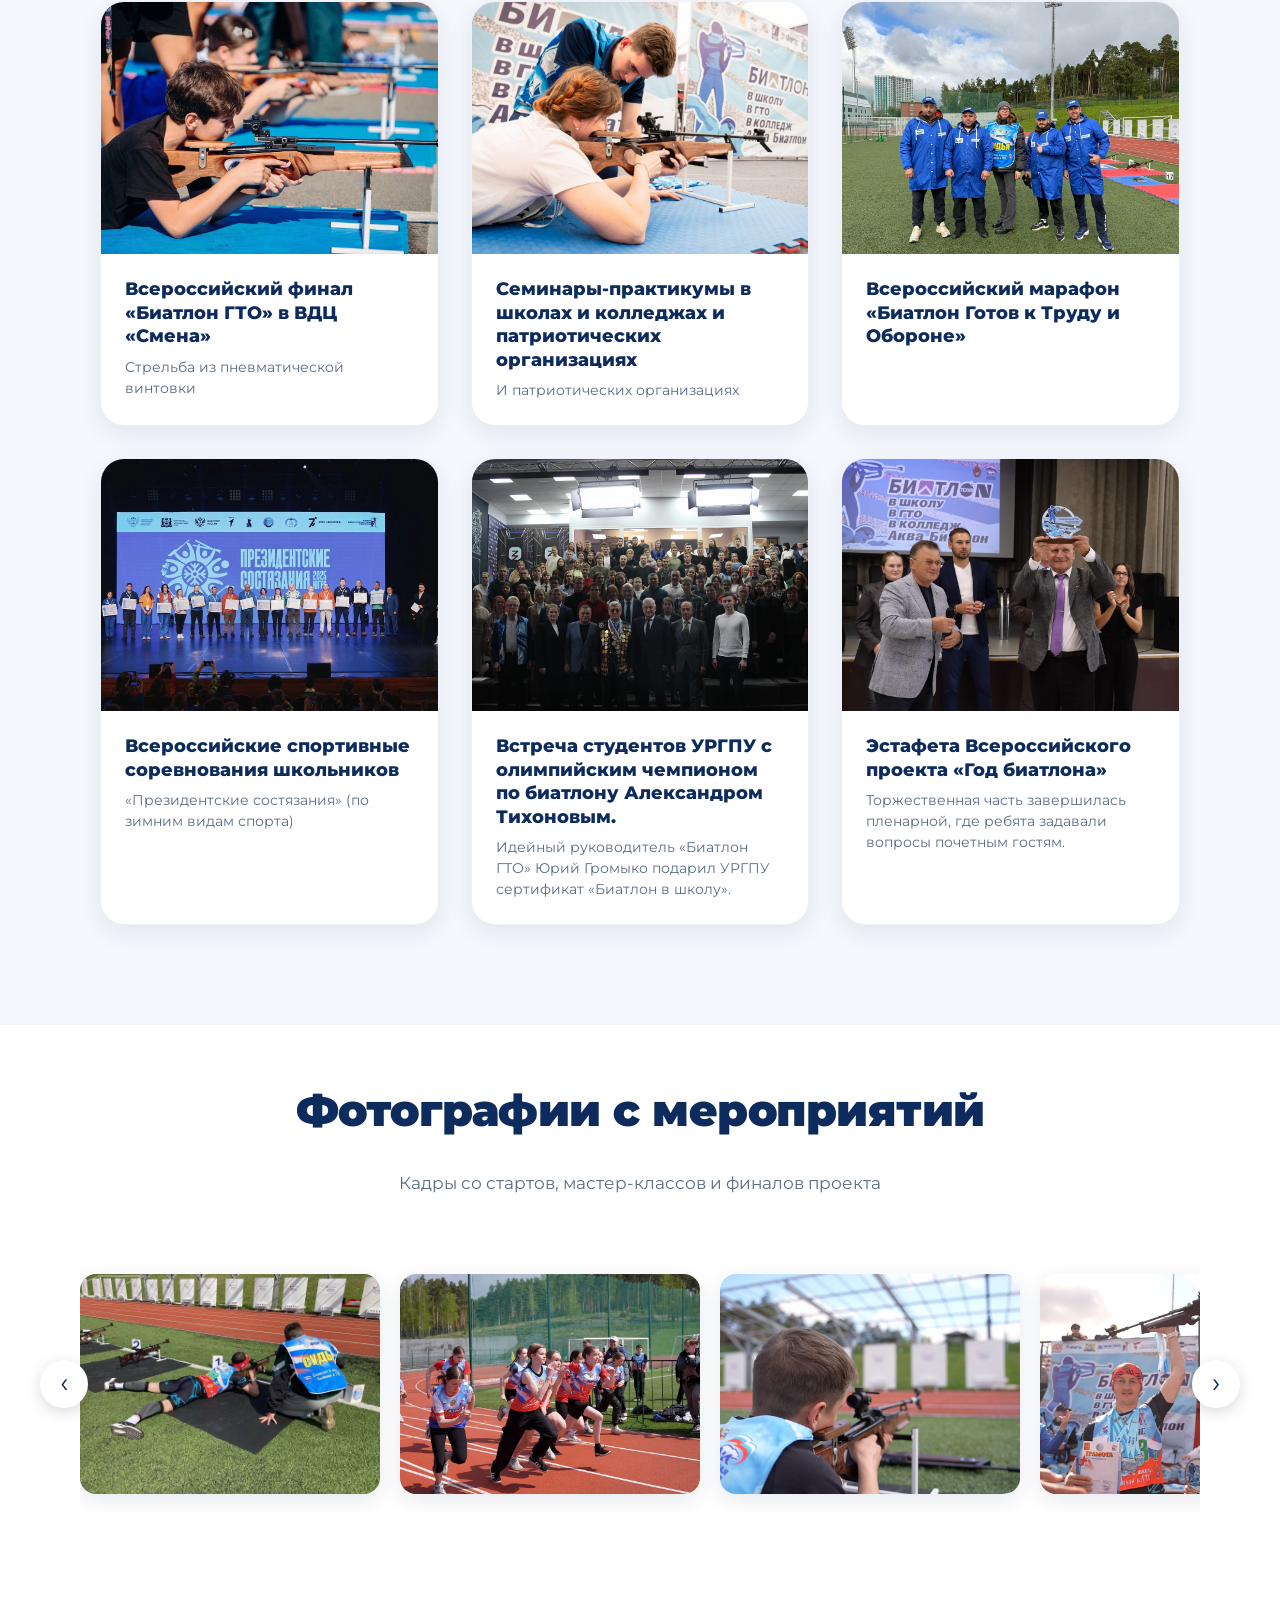
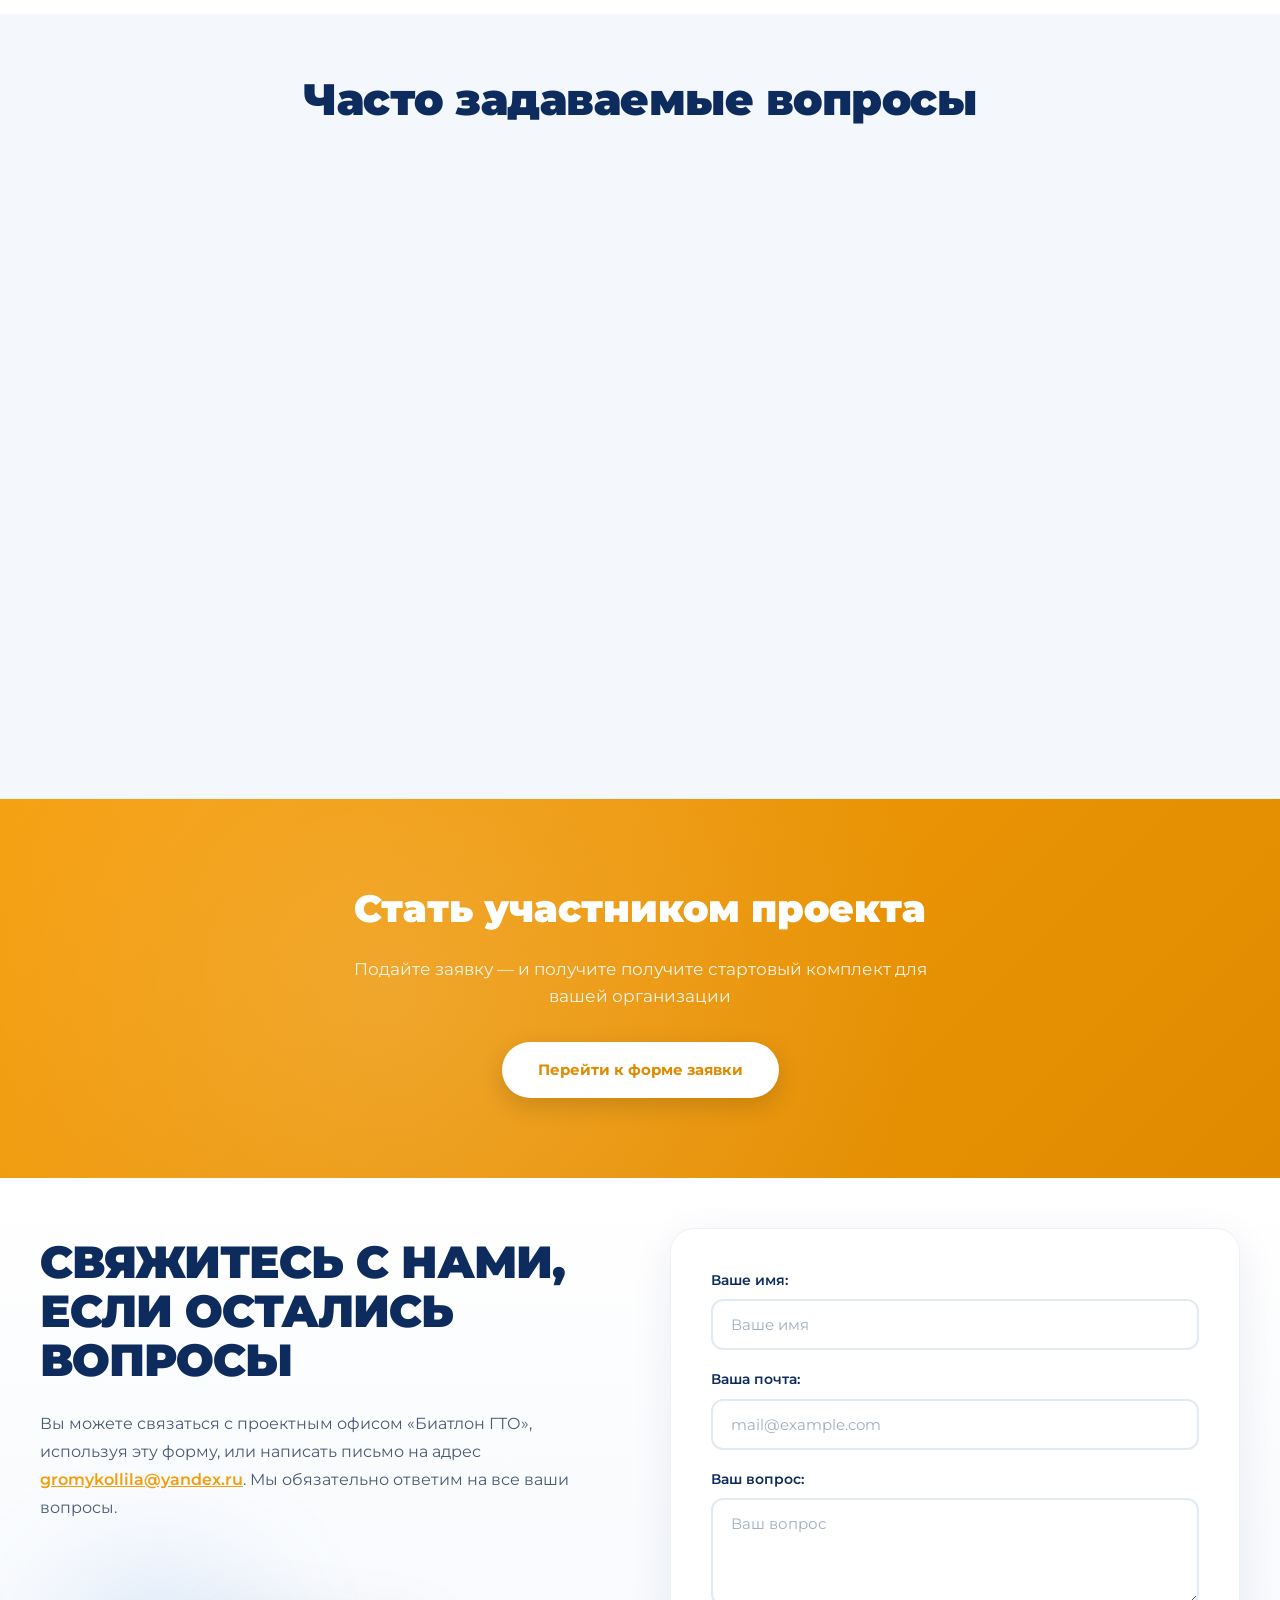
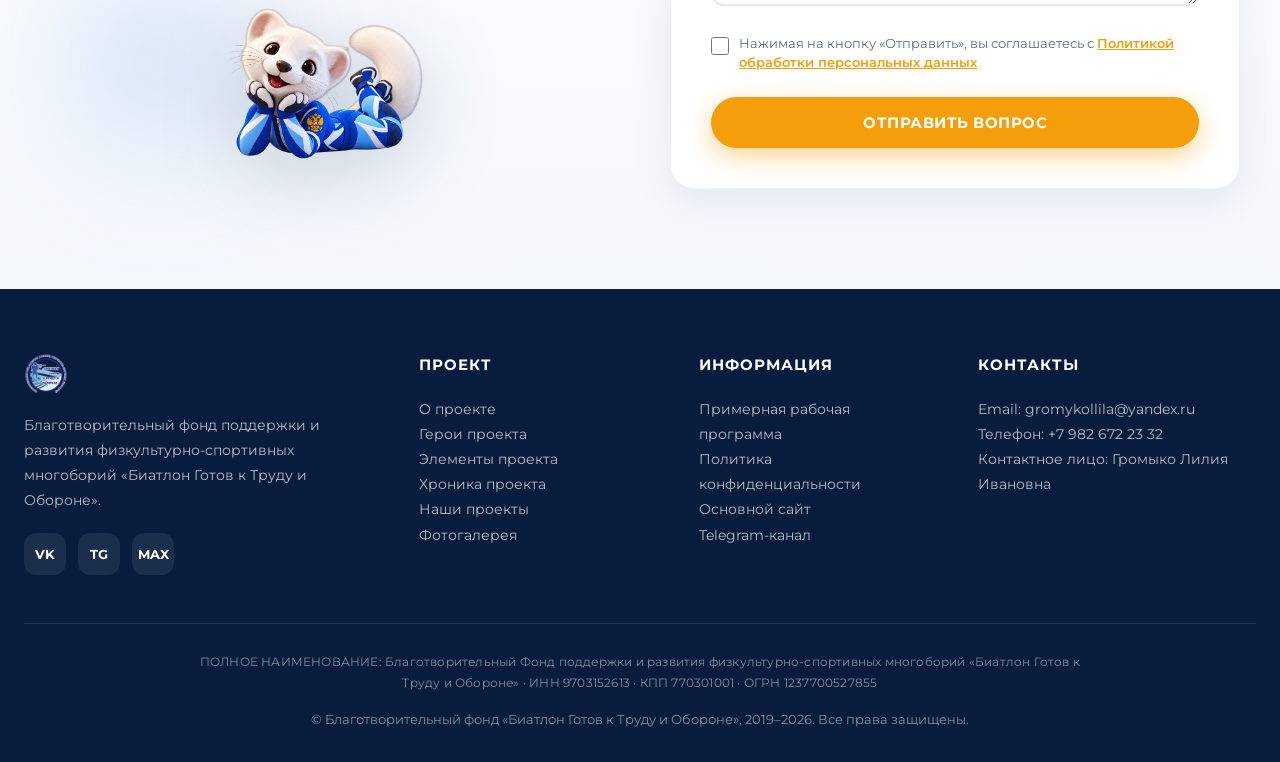
==== commit 140c03a1: "Update index.html" ====
--- a/index.html
+++ b/index.html
@@ -24,6 +24,7 @@
             <a href="preschool.html">Биатлошка</a>
             <a href="aquathlon.html">Аква биатлон</a>
             <a href="students.html">Студентам</a>
+            <a href="teachers.html">Педагогам</a>
             <a href="#contacts">Связаться с нами</a>
         </nav>
 
--- a/style.css
+++ b/style.css
@@ -7,8 +7,29 @@
     background: #FFFFFF;
     line-height: 1.6;
     overflow-x: hidden;
-}
-img { max-width: 100%; display: block; }
+
+    /* ЗАПРЕТ ВЫДЕЛЕНИЯ ТЕКСТА */
+    -webkit-user-select: none; /* Safari */
+    -moz-user-select: none;    /* Firefox */
+    -ms-user-select: none;     /* IE/Edge */
+    user-select: none;         /* Стандарт */
+}
+
+img { 
+    max-width: 100%; 
+    display: block; 
+    -webkit-user-drag: none; /* WebKit (Chrome, Safari) */
+    -khtml-user-drag: none;
+    -moz-user-drag: none;
+    -o-user-drag: none;
+}
+
+input, textarea {
+    -webkit-user-select: text;
+    -moz-user-select: text;
+    -ms-user-select: text;
+    user-select: text;
+}
 a { text-decoration: none; color: inherit; }
 button { font-family: inherit; cursor: pointer; border: none; }
 
@@ -1281,6 +1302,7 @@
     animation: float 6s ease-in-out infinite;
     position: relative;
     z-index: 2;
+    max-width: 127%;
 }
 .preschool-hero-glow {
     position: absolute;
@@ -2178,204 +2200,913 @@
     .join-content .preschool-hero-buttons { justify-content: center !important; }
 }
 
-/* ============ СТРАНИЦА «АКВА БИАТЛОН» ============ */
-
-/* --- Блок 1: Hero с эффектом заплывания --- */
+/* --- 1. Блок Hero --- */
 .aqua-hero-section {
     position: relative;
-    background: linear-gradient(180deg, #E1ECF9 0%, #FFFFFF 100%);
-    padding-top: 150px;
-    padding-bottom: 100px; /* Место под картинку */
-    overflow: visible; /* Чтобы картинка могла вылезти за пределы */
-}
+    background: url('images/herobg.jpg') no-repeat center bottom -64px / cover;
+    
+    /* Оставил твои 98px, но добавил нижний отступ, чтобы было куда расти */
+    padding: 98px 0 150px 0; 
+    min-height: 800px;
+    overflow: hidden;
+    z-index: 2;
+}
+
+/* Левая часть: текст */
 .aqua-hero-inner {
-    display: flex;
-    align-items: center;
-}
+    position: relative;
+    z-index: 10; /* Текст всегда поверх картинок */
+    display: flex;
+    justify-content: flex-start;
+}
+
 .aqua-hero-content {
-    flex: 0 1 50%;
-    z-index: 2;
-}
+    background: rgba(255, 255, 255, 0.75);
+    padding: 30px;
+    border-radius: 30px;
+    max-width: 544px;
+    box-shadow: 0 20px 40px rgba(13, 43, 92, 0.15);
+}
+
+/* Текст внутри плашки (чтобы не потерялся) */
 .aqua-hero-title {
+    font-size: clamp(32px, 4vw, 46px);
+    font-weight: 900;
+    color: var(--blue-dark);
+    line-height: 1.1;
+    margin-bottom: 20px;
+}
+.aqua-hero-subtitle {
+    font-size: 17px;
+    color: #2A3B5C;
+    line-height: 1.7;
+    margin-bottom: 30px;
+    font-weight: 500;
+}
+
+/* Кнопка "Узнать больше" */
+.btn-outline-blue {
+    background: transparent;
+    color: var(--blue-dark);
+    border: 2px solid var(--blue-dark);
+}
+.btn-outline-blue:hover {
+    background: var(--blue-dark);
+    color: #FFF;
+}
+
+
+/* ПЛОВЕЦ */
+.aqua-hero-swimmer {
+    position: absolute;
+    bottom: 66px; 
+    right: 23%;  
+    width: 71%;   
+    max-width: 700px;
+    z-index: 3;
+    pointer-events: none;
+}
+
+/* ЛАСКА */
+.aqua-hero-weasel {
+    position: absolute;
+    bottom: 142px; 
+    right: -3%;     
+    width: 46%;   
+    max-width: 618px;
+    z-index: 4;
+    pointer-events: none;
+}
+
+/* --- АДАПТИВ --- */
+@media (max-width: 992px) {
+    .aqua-hero-section {
+        min-height: auto;
+    }
+    .aqua-hero-inner {
+        justify-content: center;
+    }
+    .aqua-hero-content {
+        text-align: center;
+        max-width: 100%;
+        padding: 24px;
+    }
+    .preschool-hero-buttons {
+        justify-content: center;
+    }
+    
+    /* На телефонах прячем персонажей, иначе они закроют весь экран */
+    .aqua-hero-swimmer, .aqua-hero-weasel {
+        display: none; 
+    }
+}
+/* --- 2. Блок про мишень --- */
+.aqua-about-grid { display: grid; grid-template-columns: 1fr 1fr; align-items: center; margin-top: -88px; }
+.aqua-about-text p { font-size: 16px; color: #4A5A75; line-height: 1.75; margin-bottom: 16px; }
+.target-game-container {
+    display: flex; flex-direction: column; align-items: center; justify-content: center;
+    text-align: center; padding: 40px; border-radius: 30px;
+}
+.target-game-title { font-weight: 800; color: var(--blue-dark); margin-bottom: 20px; font-size: 20px; }
+/* Контейнер для мишени */
+.target-wrapper {
+    position: relative;
+    margin-bottom: 20px;
+    display: inline-block;
+}
+/* Контейнер для кликов */
+.target {
+    width: 250px; 
+    height: 250px;
+    position: relative; 
+    cursor: crosshair;
+    
+    /* Убираем старый фон, рамку и тени */
+    background: transparent;
+    border: none;
+    box-shadow: none;
+}
+
+/* Сама 3D картинка */
+.target-img {
+    width: 100%;
+    height: 100%;
+    object-fit: contain;
+    pointer-events: none; 
+    filter: drop-shadow(0 15px 30px rgba(13, 43, 92, 0.2));
+    /* transition: transform 0.1s; <--- УДАЛЯЕМ СТАРОЕ */
+}
+
+/* Класс, который добавит пружину */
+.target.spring .target-img {
+    /* Плавный отскок с эффектом пружины */
+    animation: targetSpring 0.4s cubic-bezier(0.175, 0.885, 0.32, 1.275);
+}
+
+@keyframes targetSpring {
+    0% { transform: scale(1); }
+    40% { transform: scale(0.9); } /* Вдавливается */
+    100% { transform: scale(1); }  /* Возвращается */
+}
+/* Пули (пробоины) */
+.bullet-hole {
+    position: absolute; 
+    width: 16px; 
+    height: 16px; 
+    background: #000; 
+    border-radius: 50%;
+    transform: translate(-50%, -50%); 
+    box-shadow: 0 0 10px 4px rgba(245, 158, 11, 0.8), inset 2px 2px 4px rgba(255,255,255,0.4);
+    pointer-events: none; 
+    animation: popIn 0.3s cubic-bezier(0.175, 0.885, 0.32, 1.275) forwards;
+    z-index: 10; /* Пули всегда поверх картинки */
+}
+
+@keyframes popIn { 
+    0% { transform: translate(-50%, -50%) scale(3); opacity: 0; } 
+    100% { transform: translate(-50%, -50%) scale(1); opacity: 1; } 
+}
+.target-stats { display: flex; flex-direction: column; align-items: center; gap: 15px; }
+.target-stats p { margin: 0; font-size: 18px; font-weight: 800; color: var(--blue-dark); }
+.btn-reset { background: var(--blue-dark); color: #fff; border: none; padding: 10px 30px; border-radius: 50px; font-weight: 700; cursor: pointer; transition: 0.2s; }
+.btn-reset:hover { background: var(--orange); }
+@media (max-width: 992px) { .aqua-about-grid { grid-template-columns: 1fr; margin-top: -50px; }}
+
+
+/* --- 3. Блок "Почему уникально" --- */
+#why-unique .preschool-elements { 
+    display: grid; 
+    grid-template-columns: repeat(4, 1fr); /* Ровно 4 колонки на десктопе */
+    gap: 24px; 
+    max-width: 1300px; 
+    margin: 0 auto;
+}
+
+#why-unique .preschool-element { 
+    /* Убираем min-width, чтобы они могли сжиматься */
+    padding: 30px 20px; /* Уменьшили внутренние отступы, чтобы текст влез в узкую карточку */
+    display: flex;
+    flex-direction: column;
+}
+
+/* Уменьшаем размер шрифтов внутри карточек, чтобы все смотрелось аккуратно */
+#why-unique .preschool-element-num {
+    font-size: 36px;
+    margin-bottom: 12px;
+}
+#why-unique .preschool-element h3 {
+    font-size: 18px;
+    margin-bottom: 10px;
+}
+#why-unique .preschool-element p {
+    font-size: 14px;
+    line-height: 1.5;
+}
+
+/* --- Адаптив --- */
+
+/* На планшетах (и небольшх ноутбуках) — по 2 карточки в ряд */
+@media (max-width: 1100px) { 
+    #why-unique .preschool-elements { 
+        grid-template-columns: repeat(2, 1fr); 
+    } 
+}
+
+/* На телефонах — по 1 карточке */
+@media (max-width: 768px) { 
+    #why-unique .preschool-elements { 
+        grid-template-columns: 1fr; 
+    } 
+    
+    /* Возвращаем нормальные отступы на мобильных, так как места стало больше */
+    #why-unique .preschool-element {
+        padding: 32px 24px;
+    }
+}
+
+/* --- 4. Таймлайн (Исправленный) --- */
+.timeline-nav { display: flex; gap: 10px; }
+.btn-nav { width: 44px; height: 44px; border-radius: 50%; border: none; background: var(--blue-dark); color: #fff; font-size: 24px; cursor: pointer; transition: 0.2s; display: flex; align-items: center; justify-content: center;}
+.btn-nav:hover { background: var(--orange); }
+
+.timeline-scroll-wrapper {
+    width: 100%;
+    overflow-x: auto;
+    overflow-y: hidden; /* Убирает вертикальное дергание блока */
+    padding: 40px 0;
+    cursor: grab;
+    -webkit-overflow-scrolling: touch;
+    scrollbar-width: none;
+    -ms-overflow-style: none;
+}
+.timeline-scroll-wrapper::-webkit-scrollbar { display: none; }
+.timeline-scroll-wrapper:active { cursor: grabbing; }
+
+.timeline-track {
+    display: flex;
+    gap: 30px;
+    padding: 0 5%;
+    width: max-content;
+    position: relative;
+}
+
+/* Кривая линия (единая и непрерывная) */
+.timeline-bg-line {
+    position: absolute; 
+    top: 30px; 
+    left: 0; 
+    right: 0; 
+    height: 100px;
+    /* Ширина SVG 290px (260px карточка + 30px отступ) */
+    background-image: url("data:image/svg+xml,%3Csvg width='290' height='100' viewBox='0 0 290 100' fill='none' xmlns='http://www.w3.org/2000/svg'%3E%3Cpath d='M0,50 Q72.5,0 145,50 T290,50' stroke='%23D6E4F5' stroke-width='8' fill='none'/%3E%3C/svg%3E");
+    background-repeat: repeat-x; 
+    background-position: left center; 
+    background-size: 290px 100px; /* Фиксируем размер, чтобы паттерн не рвался */
+    z-index: 0; 
+    pointer-events: none;
+}
+
+.timeline-node {
+    position: relative; 
+    z-index: 1; 
+    flex: 0 0 260px;
+    display: flex; 
+    flex-direction: column; 
+    align-items: center;
+}
+
+.node-icon {
+    width: 60px; 
+    height: 60px; 
+    background: var(--blue-dark); 
+    color: #fff;
+    border-radius: 50%; 
+    display: flex; 
+    justify-content: center; 
+    align-items: center;
+    font-size: 28px; 
+    margin-bottom: 30px; 
+    border: 4px solid #FFF;
+    box-shadow: 0 4px 10px rgba(0,0,0,0.1);
+}
+
+.node-card {
+    background: #fff; 
+    padding: 24px; 
+    border-radius: 20px; 
+    text-align: center;
+    box-shadow: 0 10px 30px rgba(13, 43, 92, 0.08);
+    transform: rotate(-3deg); 
+    transition: transform 0.3s, box-shadow 0.3s; 
+    width: 100%;
+    border: 1px solid transparent; /* Прозрачная рамка, чтобы не менять размеры */
+}
+
+.timeline-node:nth-child(even) .node-card { 
+    transform: rotate(3deg); 
+}
+
+/* Эффект наведения ТОЛЬКО для мышки (на телефонах не сработает) */
+@media (hover: hover) and (pointer: fine) {
+    .timeline-node:hover .node-card { 
+        transform: rotate(0) scale(1.05); 
+        /* Используем box-shadow вместо border, чтобы избежать дергания */
+        box-shadow: 0 15px 40px rgba(13, 43, 92, 0.15), 0 0 0 2px var(--orange); 
+    }
+}
+/* --- 5. Блок "Что ты получишь" (ИНФОГРАФИКА) --- */
+.info-section {
+    background: #F4F7FC; 
+    padding: 80px 0;
+    overflow: hidden;
+}
+
+/* Сетка */
+.info-grid {
+    display: grid;
+    grid-template-columns: 1fr 1fr;
+    gap: 40px;
+    max-width: 1200px;
+    margin: 0 auto;
+    align-items: stretch; 
+}
+
+.info-right-col {
+    display: flex;
+    flex-direction: column;
+    gap: 40px;
+}
+
+/* Общие стили карточек */
+.info-card {
+    background: #fff;
+    border-radius: 30px;
+    padding: 50px 30px 30px 30px; 
+    position: relative;
+    box-shadow: 0 10px 30px rgba(13, 43, 92, 0.05);
+    border: 2px solid #E1ECF9;
+    display: flex;
+    flex-direction: column;
+    height: 100%; 
+}
+
+/* --- ЛЕВАЯ КАРТОЧКА (Для тела) --- */
+.card-left {
+    justify-content: flex-start;
+}
+
+.card-left .card-content {
+    max-width: 85%; 
+}
+
+/* Пловец внизу карточки */
+.card-image-bottom {
+    display: flex;
+    justify-content: center;
+    align-items: flex-end;
+    margin-top: auto; 
+    padding-top: 30px;
+}
+.card-image-bottom img {
+    max-width: 280px;
+    width: 100%;
+    height: auto;
+    object-fit: contain;
+}
+
+/* --- ПРАВЫЕ КАРТОЧКИ --- */
+.card-right {
+    justify-content: center;
+}
+
+.card-content-row {
+    display: flex;
+    align-items: center;
+    justify-content: space-between;
+    gap: 20px;
+    height: 100%;
+    flex-wrap: nowrap; 
+}
+
+.card-content-row .info-list {
+    flex: 1; 
+    min-width: 0;
+}
+
+/* Картинки справа (Ласка и Студенты) */
+.card-image-side {
+    flex-shrink: 0; 
+}
+.card-image-side img {
+    max-width: 150px; 
+    height: auto;
+    object-fit: contain;
+}
+.team-side img {
+    max-width: 220px; 
+}
+
+/* --- ПЛАШКИ-ЗАГОЛОВКИ --- */
+.card-title-badge {
+    position: absolute;
+    top: -25px;
+    left: 30px;
+    display: flex;
+    align-items: center;
+    gap: 10px;
+    padding: 12px 30px;
+    border-radius: 50px;
+    font-size: 22px;
+    font-weight: 900;
+    color: #fff;
+    box-shadow: 0 8px 20px rgba(0,0,0,0.15);
+    z-index: 10;
+}
+.orange-badge { background: var(--orange); }
+.blue-badge { background: var(--blue); }
+.badge-icon { font-size: 26px; }
+
+/* --- СПИСКИ --- */
+.info-list {
+    list-style: none;
+    padding: 0;
+    margin: 0;
+    display: flex;
+    flex-direction: column;
+    gap: 16px;
+}
+.info-list li {
+    position: relative;
+    padding-left: 36px;
+    font-size: 15px;
+    color: #4A5A75;
+    line-height: 1.5;
+}
+.info-list li::before {
+    content: '✓';
+    position: absolute;
+    left: 0;
+    top: 0;
+    width: 24px;
+    height: 24px;
+    background: var(--orange);
+    color: #fff;
+    border-radius: 50%;
+    display: flex;
+    align-items: center;
+    justify-content: center;
+    font-size: 14px;
+    font-weight: bold;
+}
+.info-list li strong { 
+    color: var(--blue-dark); 
+}
+
+/* --- АДАПТИВ --- */
+
+/* С 1100px убираем Ласку и Студентов */
+@media (max-width: 1100px) {
+    .info-grid { 
+        grid-template-columns: 1fr; /* В одну колонку */
+    } 
+    
+    /* Прячем картинки в правых блоках */
+    .card-image-side {
+        display: none;
+    }
+    
+    .card-left .card-content {
+        max-width: 100%; /* Текст на всю ширину */
+    }
+}
+
+@media (max-width: 768px) {
+    .info-section { padding: 50px 0; }
+    .info-card { padding: 40px 20px 20px 20px; }
+    .card-title-badge { font-size: 18px; padding: 10px 20px; top: -33px; left: 15px; }
+    
+    /* Пловец остается, но делаем его чуть меньше */
+    .card-image-bottom img {
+        max-width: 220px; 
+    }
+}
+
+/* --- 6. Истории успеха --- */
+.aqua-stories-grid { display: grid; grid-template-columns: 1fr 1fr; gap: 60px; align-items: center; max-width: 1100px; margin: 0 auto; }
+.aqua-stories-image img { 
+    width: 100%; 
+    max-width: 400px; 
+    display: block; 
+    margin: 0 auto; 
+    filter: drop-shadow(0 20px 40px rgba(13, 43, 92, 0.2)); 
+    animation: float 6s ease-in-out infinite; /* <--- ДОБАВИЛИ ЭТО */
+}
+@media (max-width: 992px) { .aqua-stories-grid { grid-template-columns: 1fr; text-align: center; } .aqua-stories-text { order: 2; } .aqua-stories-text .stat-item { text-align: center !important; } .aqua-stories-image img {max-width: 200px; } }
+
+/* --- 7. FAQ --- */
+.faq-grid-layout { display: grid; grid-template-columns: 1.5fr 1fr; gap: 40px; align-items: center; max-width: 1100px; margin: 0 auto; }
+.faq-image img { 
+    width: 100%; 
+    max-width: 350px; 
+    display: block; 
+    margin: 0 auto; 
+    filter: drop-shadow(0 20px 40px rgba(13, 43, 92, 0.15)); 
+    animation: float 6s ease-in-out infinite; /* <--- ДОБАВИЛИ ЭТО */
+}
+@media (max-width: 992px) { .faq-grid-layout { grid-template-columns: 1fr; } .faq-image { display: none; } }
+
+/* --- 8. Галерея --- */
+.gallery-slider-wrap { position: relative; max-width: 1200px; margin: 0 auto; padding: 0 40px; }
+.gallery-slider { display: flex; gap: 20px; overflow-x: auto; scroll-behavior: smooth; padding: 20px 0; scrollbar-width: none; }
+.gallery-slider::-webkit-scrollbar { display: none; }
+.gallery-slide { flex: 0 0 300px; height: 220px; border-radius: 16px; overflow: hidden; cursor: pointer; }
+.gallery-slide img { width: 100%; height: 100%; object-fit: cover; transition: transform 0.3s; }
+.gallery-slide:hover img { transform: scale(1.05); }
+.gallery-slider-btn { position: absolute; top: 50%; transform: translateY(-50%); width: 48px; height: 48px; border-radius: 50%; background: #FFF; border: none; box-shadow: 0 4px 15px rgba(0,0,0,0.15); font-size: 28px; display: flex; align-items: center; justify-content: center; cursor: pointer; z-index: 10; color: var(--blue-dark); transition: 0.2s; }
+.gallery-slider-btn:hover { background: var(--orange); color: #FFF; }
+.gallery-slider-prev { left: 0px; }
+.gallery-slider-next { right: 0px; }
+@media (max-width: 768px) {
+    .gallery-slide { flex: 0 0 260px; height: 180px; }
+    .gallery-slider-wrap { padding: 0 20px; }
+    .gallery-slider-btn { width: 36px; height: 36px; font-size: 20px; }
+}
+
+/* ============ СТРАНИЦА «ДЛЯ ПЕДАГОГОВ» ============ */
+
+/* --- 1. Hero --- */
+.teach-hero {
+    background: linear-gradient(135deg, #EEF4FC 0%, #E1ECF9 100%);
+    padding: 160px 0 80px;
+    overflow: hidden;
+}
+.teach-hero-inner {
+    display: grid;
+    grid-template-columns: 1.1fr 0.9fr;
+    gap: 40px;
+    align-items: center;
+}
+.teach-hero-title {
     font-size: clamp(32px, 4vw, 52px);
     font-weight: 900;
     color: var(--blue-dark);
     line-height: 1.1;
     margin-bottom: 20px;
-}
-.aqua-hero-subtitle {
+    text-transform: uppercase;
+}
+.teach-hero-subtitle {
     font-size: 18px;
     color: #4A5A75;
-    line-height: 1.7;
-    margin-bottom: 30px;
-}
-.aqua-hero-image-wrap {
-    position: absolute;
-    right: 0;
-    bottom: -50px; /* Свисает вниз */
-    width: 60%;
+    line-height: 1.6;
+    margin-bottom: 20px;
+}
+.teach-hero-list {
+    list-style: none;
+    padding: 0;
+    margin: 0 0 24px 0;
+    display: flex;
+    flex-direction: column;
+    gap: 12px;
+}
+.teach-hero-list li {
+    position: relative;
+    padding-left: 24px;
+    font-size: 16px;
+    color: #4A5A75;
+    font-weight: 500;
+}
+.teach-hero-list li::before {
+    content: '•';
+    position: absolute;
+    left: 0;
+    color: var(--orange);
+    font-size: 24px;
+    top: -4px;
+}
+.teach-hero-image-wrap {
+    position: relative;
+    width: 100%;
+    height: 500px; /* Высота контейнера с Лаской */
+    display: flex;
+    align-items: flex-end;
+    justify-content: center;
+}
+/* Фон-круг за Лаской */
+.hero-laska-bg {
+    position: absolute;
+    width: 420px;
+    height: 420px;
+    background: rgba(46, 107, 196, 0.1);
+    border-radius: 50%;
+    bottom: 0;
     z-index: 1;
-    pointer-events: none;
-}
-.aqua-hero-img {
-    width: 100%;
-    height: auto;
+}
+/* Ласка обрезана по пояс */
+.hero-laska-img {
+    position: relative;
+    z-index: 2;
+    height: 130%; /* Увеличиваем, чтобы сделать по пояс */
+    width: auto;
     object-fit: contain;
-    /* Смешиваем белый фон картинки с нашим градиентом (если фон не прозрачный) */
-    mix-blend-mode: multiply; 
+    object-position: bottom;
+    margin-bottom: -50px; /* Сдвигаем вниз, чтобы обрезать ноги */
+}
+/* Парящие иконки */
+.float-icon {
+    position: absolute;
+    z-index: 3;
+    filter: drop-shadow(0 10px 20px rgba(0,0,0,0.15));
+    animation: floatIcon 4s ease-in-out infinite;
+}
+.icon-target { width: 90px; top: 10%; left: -5%; animation-delay: 0s; }
+.icon-medal { width: 100px; top: 5%; right: 0%; animation-delay: 1s; }
+.icon-trophy { width: 110px; bottom: 20%; right: -10%; animation-delay: 2s; }
+
+@keyframes floatIcon {
+    0%, 100% { transform: translateY(0); }
+    50% { transform: translateY(-15px); }
 }
 @media (max-width: 992px) {
-    .aqua-hero-inner { flex-direction: column; text-align: center; padding-bottom: 100px;}
-    .aqua-hero-content { flex: 0 1 100%; }
-    .aqua-hero-image-wrap { width: 100%; bottom: 0; }
-    .aqua-hero-section { padding-bottom: 50px; }
-    .aqua-hero-img { mix-blend-mode: normal; }
-}
-
-/* --- Блок 2: Мишень --- */
-.aqua-about-grid {
+    .teach-hero-inner { grid-template-columns: 1fr; text-align: center; }
+    .teach-hero-list li { padding-left: 0; }
+    .teach-hero-list li::before { display: none; }
+    .teach-hero-image-wrap { height: 400px; margin-top: 30px; }
+    .hero-laska-bg { width: 300px; height: 300px; }
+    .hero-laska-img { height: 120%; }
+    .icon-target { width: 60px; left: 0; }
+    .icon-medal { width: 70px; right: 0; }
+    .icon-trophy { width: 80px; right: 0; }
+}
+
+/* --- 2. О проекте --- */
+.teach-about-grid {
     display: grid;
-    grid-template-columns: 1fr 1fr;
+    grid-template-columns: 1.2fr 0.8fr;
     gap: 60px;
     align-items: center;
 }
-.aqua-about-text p {
+.teach-about-text p {
     font-size: 16px;
     color: #4A5A75;
     line-height: 1.75;
     margin-bottom: 16px;
 }
-
-.target-game-container {
-    display: flex;
-    flex-direction: column;
-    align-items: center;
-    justify-content: center;
-    padding: 30px;
-    background: #EEF4FC;
-    border-radius: 30px;
-    box-shadow: inset 0 0 20px rgba(13, 43, 92, 0.05);
-}
-.target-game-title { font-weight: 800; color: var(--blue-dark); margin-bottom: 20px; font-size: 20px;}
-.target-wrapper { position: relative; margin-bottom: 20px; }
-.target {
-    width: 250px; height: 250px;
-    border-radius: 50%;
-    background: radial-gradient(circle, #F59E0B 0%, #F59E0B 15%, #0D2B5C 15%, #0D2B5C 30%, #FFFFFF 30%, #FFFFFF 45%, #0D2B5C 45%, #0D2B5C 60%, #FFFFFF 60%, #FFFFFF 75%, #0D2B5C 75%, #0D2B5C 90%, #FFFFFF 90%, #FFFFFF 100%);
-    border: 8px solid #081C3D;
-    box-shadow: 0 15px 30px rgba(13, 43, 92, 0.3), inset 0 0 20px rgba(0,0,0,0.2);
-    cursor: crosshair;
-    position: relative;
-    transition: transform 0.1s;
-}
-.target:active { transform: scale(0.98); }
-.bullet-hole {
-    position: absolute; width: 16px; height: 16px; background: #000; border-radius: 50%;
-    transform: translate(-50%, -50%); box-shadow: 0 0 10px 4px rgba(245, 158, 11, 0.8), inset 2px 2px 4px rgba(255,255,255,0.4);
-    pointer-events: none; animation: popIn 0.3s cubic-bezier(0.175, 0.885, 0.32, 1.275) forwards;
-}
-@keyframes popIn { 0% { transform: translate(-50%, -50%) scale(3); opacity: 0; } 100% { transform: translate(-50%, -50%) scale(1); opacity: 1; } }
-.target-stats { text-align: center; }
-.target-stats p { font-size: 18px; font-weight: 800; color: var(--blue-dark); margin-bottom: 12px; }
-.btn-reset { background: var(--blue-dark); color: #fff; border: none; padding: 10px 24px; border-radius: 50px; font-weight: 700; cursor: pointer; transition: 0.2s; }
-.btn-reset:hover { background: var(--orange); }
-@media (max-width: 992px) {
-    .aqua-about-grid { grid-template-columns: 1fr; }
-}
-
-/* --- Блок 4: Таймлайн --- */
-.aqua-timeline {
-    display: flex;
-    flex-wrap: wrap;
-    justify-content: center;
-    gap: 20px;
-    max-width: 1000px;
-    margin: 0 auto;
-}
-.timeline-item {
-    flex: 0 1 calc(33.333% - 20px);
-    background: #FFFFFF;
-    border-radius: 20px;
-    padding: 24px;
-    text-align: center;
-    box-shadow: 0 8px 24px rgba(13, 43, 92, 0.06);
-    border: 1px solid #EDF1F7;
-    transition: transform 0.3s;
-}
-.timeline-item:hover { transform: translateY(-5px); border-color: var(--orange); }
-.timeline-icon { font-size: 40px; margin-bottom: 12px; }
-.timeline-text { font-size: 15px; color: #4A5A75; line-height: 1.5; }
-.timeline-text strong { color: var(--blue-dark); font-size: 16px; display: block; margin-bottom: 4px;}
-@media (max-width: 768px) {
-    .timeline-item { flex: 0 1 calc(50% - 20px); }
-}
-@media (max-width: 500px) {
-    .timeline-item { flex: 0 1 100%; }
-}
-
-/* --- Блок 5: Референс (Уже добавлен ранее, дублирую для порядка) --- */
-.benefits-ref-box { display: flex; align-items: center; justify-content: space-between; gap: 20px; background: #EEF4FC; border-radius: 40px; padding: 40px; max-width: 1100px; margin: 0 auto; box-shadow: 0 10px 30px rgba(13, 43, 92, 0.05); }
-.benefits-text-card { background: #FFFFFF; border-radius: 24px; padding: 32px; flex: 1; box-shadow: 0 8px 24px rgba(13, 43, 92, 0.08); }
-.benefits-list { list-style: none; padding: 0; margin: 0; display: flex; flex-direction: column; gap: 24px; }
-.benefits-list li { display: flex; align-items: flex-start; gap: 16px; }
-.benefit-icon { font-size: 28px; line-height: 1; flex-shrink: 0; }
-.benefit-text strong { display: block; font-size: 18px; font-weight: 800; color: var(--blue-dark); margin-bottom: 4px; }
-.benefit-text p { font-size: 14px; color: #5A6B85; margin: 0; }
-.benefits-trophy { flex: 0 0 120px; display: flex; justify-content: center; align-items: center; }
-.benefits-blue-badge { flex: 1.2; background: var(--blue-dark); border-radius: 24px 40px 40px 24px; padding: 40px; position: relative; overflow: hidden; box-shadow: 0 15px 30px rgba(13, 43, 92, 0.2); }
-.benefits-blue-badge::before { content: ''; position: absolute; inset: 0; background: linear-gradient(135deg, transparent 20%, rgba(255,255,255,0.05) 20%, rgba(255,255,255,0.05) 40%, transparent 40%); pointer-events: none; }
-.badge-inner { position: relative; z-index: 2; display: flex; align-items: center; gap: 24px; }
-.badge-logo { width: 100px; height: auto; filter: brightness(0) invert(1); }
-.benefits-blue-badge p { color: #FFFFFF; font-size: 18px; font-weight: 700; line-height: 1.4; margin: 0; }
-@media (max-width: 992px) {
-    .benefits-ref-box { flex-direction: column; padding: 24px; }
-    .benefits-text-card, .benefits-blue-badge { width: 100%; flex: none; }
-    .benefits-trophy { margin: -20px 0; z-index: 10; }
-    .benefits-blue-badge { border-radius: 24px; padding: 32px 24px; text-align: center; }
-    .badge-inner { flex-direction: column; gap: 16px; }
-}
-
-/* --- Блок 6: Истории успеха --- */
-.aqua-stories-grid {
-    display: grid;
-    grid-template-columns: 1fr 1fr;
-    gap: 60px;
-    align-items: center;
-    max-width: 1100px;
-    margin: 0 auto;
-}
-.aqua-stories-image img {
-    width: 100%;
-    max-width: 400px;
-    height: auto;
-    display: block;
-    margin: 0 auto;
-    filter: drop-shadow(0 20px 40px rgba(13, 43, 92, 0.2));
-}
-@media (max-width: 992px) {
-    .aqua-stories-grid { grid-template-columns: 1fr; text-align: center; }
-    .aqua-stories-text { order: 2; }
-    .aqua-stories-text .stat-item { text-align: center !important; }
-}
-
-/* --- Блок 7: FAQ с картинкой --- */
-.faq-grid-layout {
-    display: grid;
-    grid-template-columns: 1.5fr 1fr;
-    gap: 40px;
-    align-items: center;
-    max-width: 1100px;
-    margin: 0 auto;
-}
-.faq-image img {
+.teach-about-image img {
     width: 100%;
     max-width: 350px;
-    height: auto;
     display: block;
     margin: 0 auto;
     filter: drop-shadow(0 20px 40px rgba(13, 43, 92, 0.15));
 }
 @media (max-width: 992px) {
-    .faq-grid-layout { grid-template-columns: 1fr; }
-    .faq-image { display: none; }
-}
+    .teach-about-grid { grid-template-columns: 1fr; }
+    .teach-about-image { order: -1; }
+}
+
+/* --- 3. Bento Сетка --- */
+.teach-bento-grid {
+    display: grid;
+    grid-template-columns: repeat(3, 1fr);
+    grid-auto-rows: minmax(150px, auto);
+    gap: 20px;
+    max-width: 1100px;
+    margin: 0 auto;
+}
+.teach-bento-item {
+    background: #FFF;
+    border-radius: 24px;
+    padding: 30px;
+    box-shadow: 0 10px 30px rgba(13, 43, 92, 0.06);
+    border: 1px solid #EDF1F7;
+    display: flex;
+    flex-direction: column;
+    justify-content: center;
+}
+.teach-bento-item.bento-main {
+    grid-column: span 2;
+    grid-row: span 2;
+    background: var(--blue-dark);
+    color: #FFF;
+    text-align: center;
+}
+.teach-bento-item.bento-main .stat-num { color: #FFF; }
+.teach-bento-item.bento-main .stat-label { color: rgba(255,255,255,0.8); font-size: 20px; font-weight: 600;}
+.teach-bento-item .stat-num { font-size: 42px; margin-bottom: 10px; text-align: center;}
+.teach-bento-item .stat-label { font-size: 15px; color: #5A6B85; text-align: center; }
+
+@media (max-width: 900px) {
+    .teach-bento-grid { grid-template-columns: 1fr; }
+    .teach-bento-item.bento-main { grid-column: auto; grid-row: auto; }
+}
+
+/* --- 4. Что получает педагог --- */
+.teach-benefits-grid {
+    display: grid;
+    grid-template-columns: repeat(auto-fit, minmax(300px, 1fr));
+    gap: 24px;
+    max-width: 1100px;
+    margin: 0 auto;
+}
+.teach-benefit-card {
+    background: #FFF;
+    border-radius: 24px;
+    padding: 30px;
+    box-shadow: 0 8px 24px rgba(13, 43, 92, 0.06);
+    border: 1px solid #EDF1F7;
+}
+.teach-benefit-num {
+    font-size: 32px;
+    font-weight: 900;
+    color: var(--orange);
+    margin-bottom: 12px;
+}
+.teach-benefit-card h3 { font-size: 18px; font-weight: 800; color: var(--blue-dark); margin-bottom: 10px; }
+.teach-benefit-card p { font-size: 14px; color: #5A6B85; line-height: 1.6; }
+
+/* --- 5. Интерактивная методика (ТАБЫ) --- */
+.teach-tabs-container {
+    display: grid;
+    grid-template-columns: 0.8fr 1.2fr;
+    gap: 40px;
+    max-width: 1100px;
+    margin: 0 auto;
+    background: #FFF;
+    border-radius: 30px;
+    padding: 40px;
+    box-shadow: 0 10px 40px rgba(13, 43, 92, 0.08);
+}
+.teach-tabs-menu {
+    display: flex;
+    flex-direction: column;
+    gap: 12px;
+}
+.teach-tab-btn {
+    display: flex;
+    align-items: center;
+    gap: 16px;
+    padding: 20px;
+    background: transparent;
+    border: 2px solid #EDF1F7;
+    border-radius: 20px;
+    text-align: left;
+    transition: all 0.3s;
+    cursor: pointer;
+}
+.teach-tab-btn:hover { background: #F4F7FC; }
+.teach-tab-btn.active {
+    background: var(--blue-dark);
+    border-color: var(--blue-dark);
+    color: #FFF;
+}
+.tab-num { font-size: 24px; font-weight: 900; color: var(--orange); }
+.teach-tab-btn.active .tab-num { color: #FFF; }
+.tab-title { font-size: 16px; font-weight: 700; color: var(--blue-dark); }
+.teach-tab-btn.active .tab-title { color: #FFF; }
+
+.teach-tabs-content { position: relative; }
+.teach-tab-pane { display: none; animation: fadeIn 0.4s ease; }
+.teach-tab-pane.active { display: block; }
+.teach-tab-pane h3 { font-size: 24px; font-weight: 900; color: var(--blue-dark); margin-bottom: 16px; }
+.teach-tab-pane p { font-size: 16px; color: #4A5A75; line-height: 1.7; margin-bottom: 20px; }
+.teach-pane-img { max-width: 200px; display: block; margin-top: 20px; }
+
+@keyframes fadeIn { from { opacity: 0; transform: translateY(10px); } to { opacity: 1; transform: translateY(0); } }
+
+@media (max-width: 900px) {
+    .teach-tabs-container { grid-template-columns: 1fr; padding: 20px; }
+    .teach-tabs-menu { flex-direction: row; overflow-x: auto; padding-bottom: 10px; }
+    .teach-tab-btn { padding: 12px 20px; white-space: nowrap; }
+}
+
+/* --- 6. Связь с ГТО --- */
+.teach-gto-grid {
+    display: grid;
+    grid-template-columns: 1fr 1fr;
+    gap: 30px;
+    max-width: 1100px;
+    margin: 0 auto;
+}
+.teach-gto-card {
+    background: #EEF4FC;
+    border-radius: 30px;
+    padding: 40px;
+    text-align: center;
+    border: 1px solid #D6E4F5;
+}
+.teach-gto-icon { width: 100px; height: auto; margin: 0 auto 20px; display: block; }
+.teach-gto-card h3 { font-size: 22px; font-weight: 900; color: var(--blue-dark); margin-bottom: 16px; }
+.teach-gto-card p { font-size: 15px; color: #4A5A75; line-height: 1.6; }
+@media (max-width: 900px) { .teach-gto-grid { grid-template-columns: 1fr; } }
+
+/* --- 7. Masonry Галерея --- */
+.teach-masonry-grid {
+    display: grid;
+    grid-template-columns: repeat(4, 1fr);
+    grid-auto-rows: 200px;
+    gap: 20px;
+    max-width: 1100px;
+    margin: 0 auto;
+}
+.teach-masonry-item {
+    border-radius: 20px;
+    overflow: hidden;
+    cursor: pointer;
+    position: relative;
+}
+.teach-masonry-item img { width: 100%; height: 100%; object-fit: cover; transition: transform 0.4s; }
+.teach-masonry-item:hover img { transform: scale(1.05); }
+.teach-masonry-item.big { grid-column: span 2; grid-row: span 2; }
+.teach-masonry-item.wide { grid-column: span 2; }
+@media (max-width: 900px) {
+    .teach-masonry-grid { grid-template-columns: repeat(2, 1fr); }
+    .teach-masonry-item.big { grid-column: span 2; grid-row: span 1; }
+    .teach-masonry-item.wide { grid-column: span 1; }
+}
+
+/* --- 8. Почему стоит участвовать --- */
+.teach-why-grid {
+    display: grid;
+    grid-template-columns: 1fr 1fr;
+    gap: 20px;
+    max-width: 1100px;
+    margin: 0 auto;
+}
+.teach-why-item {
+    display: flex;
+    align-items: flex-start;
+    gap: 16px;
+    background: #FFF;
+    padding: 20px;
+    border-radius: 16px;
+    box-shadow: 0 4px 16px rgba(13, 43, 92, 0.06);
+    border: 1px solid #EDF1F7;
+}
+.teach-why-item span { font-size: 20px; }
+.teach-why-item p { font-size: 15px; color: var(--blue-dark); font-weight: 600; margin: 0; line-height: 1.5; }
+@media (max-width: 768px) { .teach-why-grid { grid-template-columns: 1fr; } }
+
+/* --- 9. Дорожка участника (Аккордеон) --- */
+.teach-accordion {
+    max-width: 800px;
+    margin: 0 auto;
+    display: flex;
+    flex-direction: column;
+    gap: 16px;
+    position: relative;
+}
+.teach-accordion::before {
+    content: '';
+    position: absolute;
+    top: 20px; bottom: 20px; left: 30px;
+    width: 4px;
+    background: #D6E4F5;
+    z-index: 1;
+    border-radius: 4px;
+}
+.teach-step-item {
+    background: #FFF;
+    border-radius: 20px;
+    box-shadow: 0 4px 16px rgba(13, 43, 92, 0.06);
+    border: 1px solid #EDF1F7;
+    position: relative;
+    z-index: 2;
+    overflow: hidden;
+}
+.teach-step-header {
+    display: flex;
+    align-items: center;
+    padding: 20px 24px;
+    cursor: pointer;
+    background: #FFF;
+}
+.teach-step-num {
+    width: 40px; height: 40px;
+    border-radius: 50%;
+    background: var(--blue-dark);
+    color: #FFF;
+    display: flex; align-items: center; justify-content: center;
+    font-weight: 900;
+    font-size: 18px;
+    margin-right: 20px;
+    flex-shrink: 0;
+    border: 4px solid #FFF;
+}
+.teach-step-item.active .teach-step-num { background: var(--orange); }
+.teach-step-title { font-size: 18px; font-weight: 800; color: var(--blue-dark); flex-grow: 1; }
+.teach-step-icon { font-size: 24px; color: var(--orange); transition: transform 0.3s; }
+.teach-step-item.active .teach-step-icon { transform: rotate(45deg); }
+
+.teach-step-body {
+    max-height: 0;
+    overflow: hidden;
+    transition: max-height 0.4s ease, padding 0.3s ease;
+    padding: 0 24px 0 84px;
+    background: #F4F7FC;
+}
+.teach-step-item.active .teach-step-body { max-height: 200px; padding: 0 24px 24px 84px; }
+.teach-step-body p { font-size: 15px; color: #5A6B85; line-height: 1.6; margin: 0; }
+
+/* --- 10. CTA --- */
+.teach-cta { background: linear-gradient(135deg, #0D2B5C 0%, #1A4B8C 100%); }
+.teach-cta h2 { color: #FFF; max-width: 800px; margin: 0 auto 20px; font-size: clamp(24px, 3vw, 36px); }
+.teach-cta p { color: rgba(255,255,255,0.8); font-size: 18px; margin-bottom: 32px; }
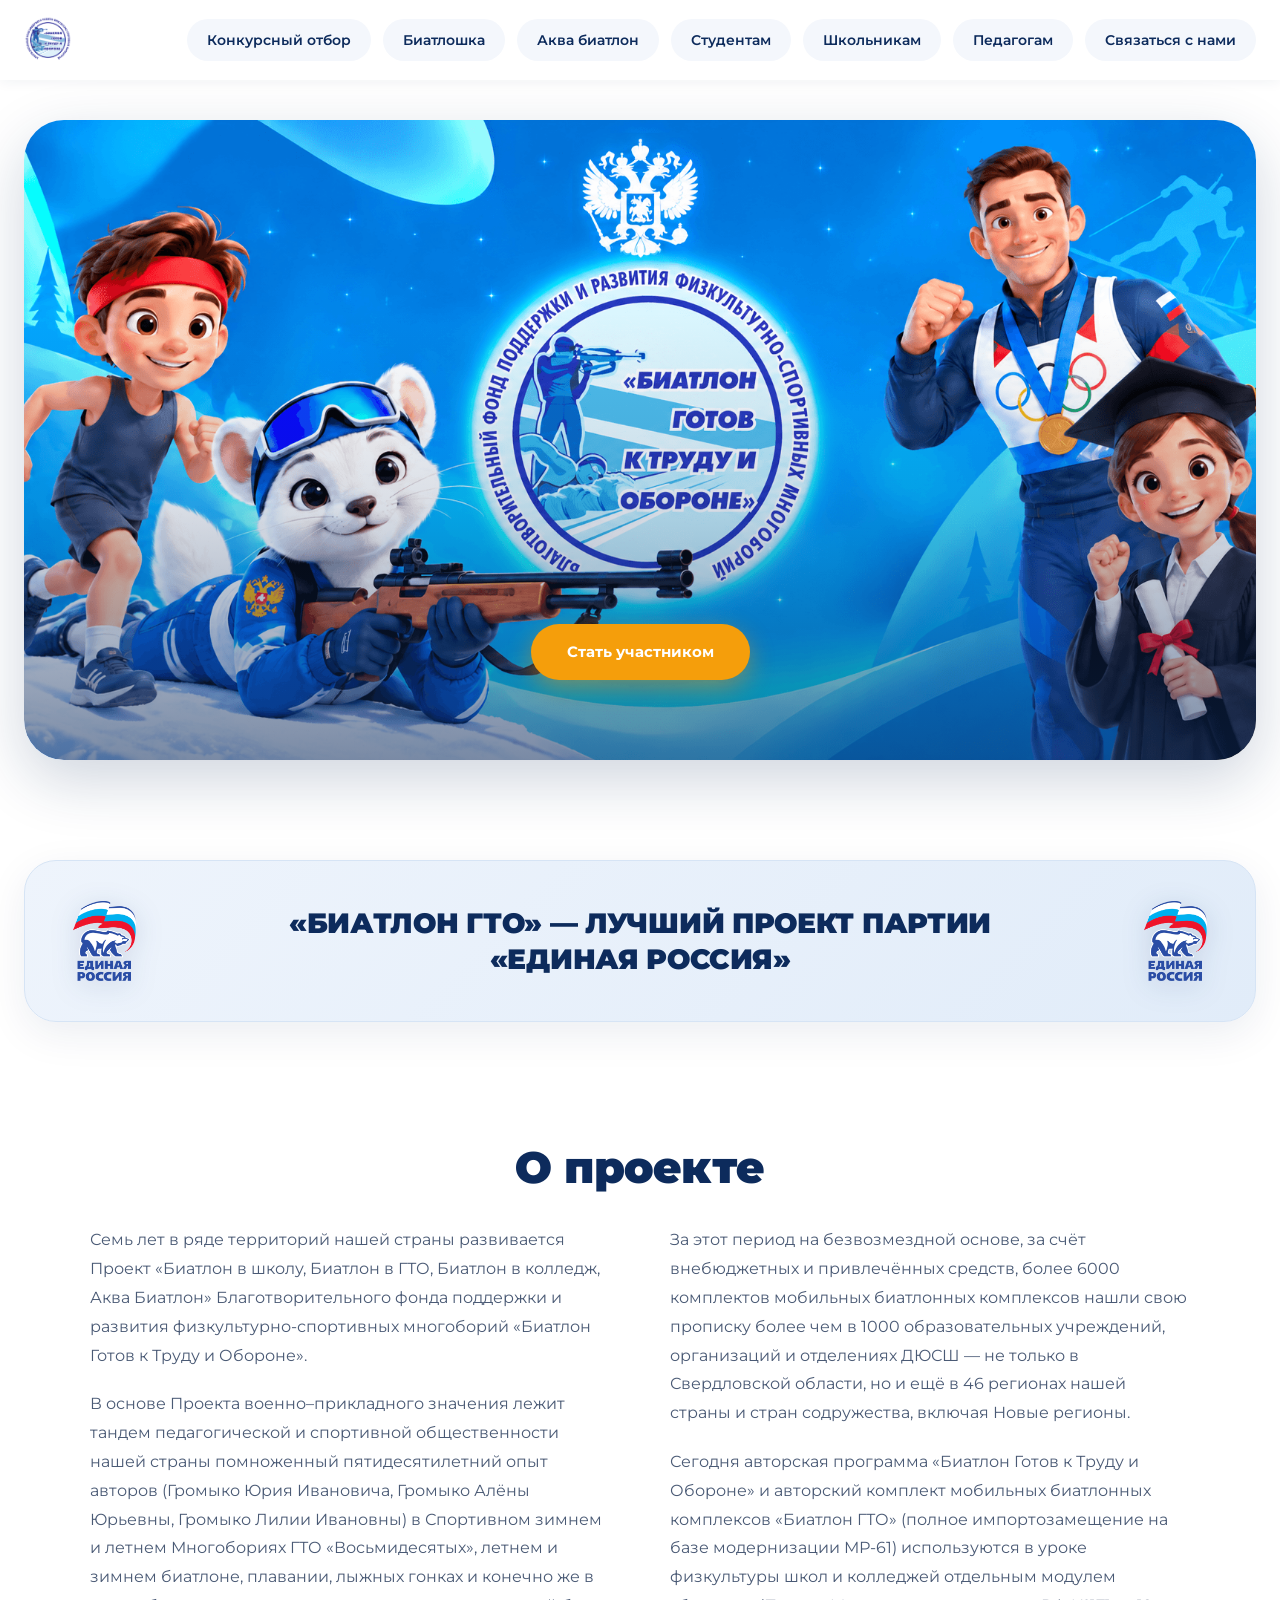
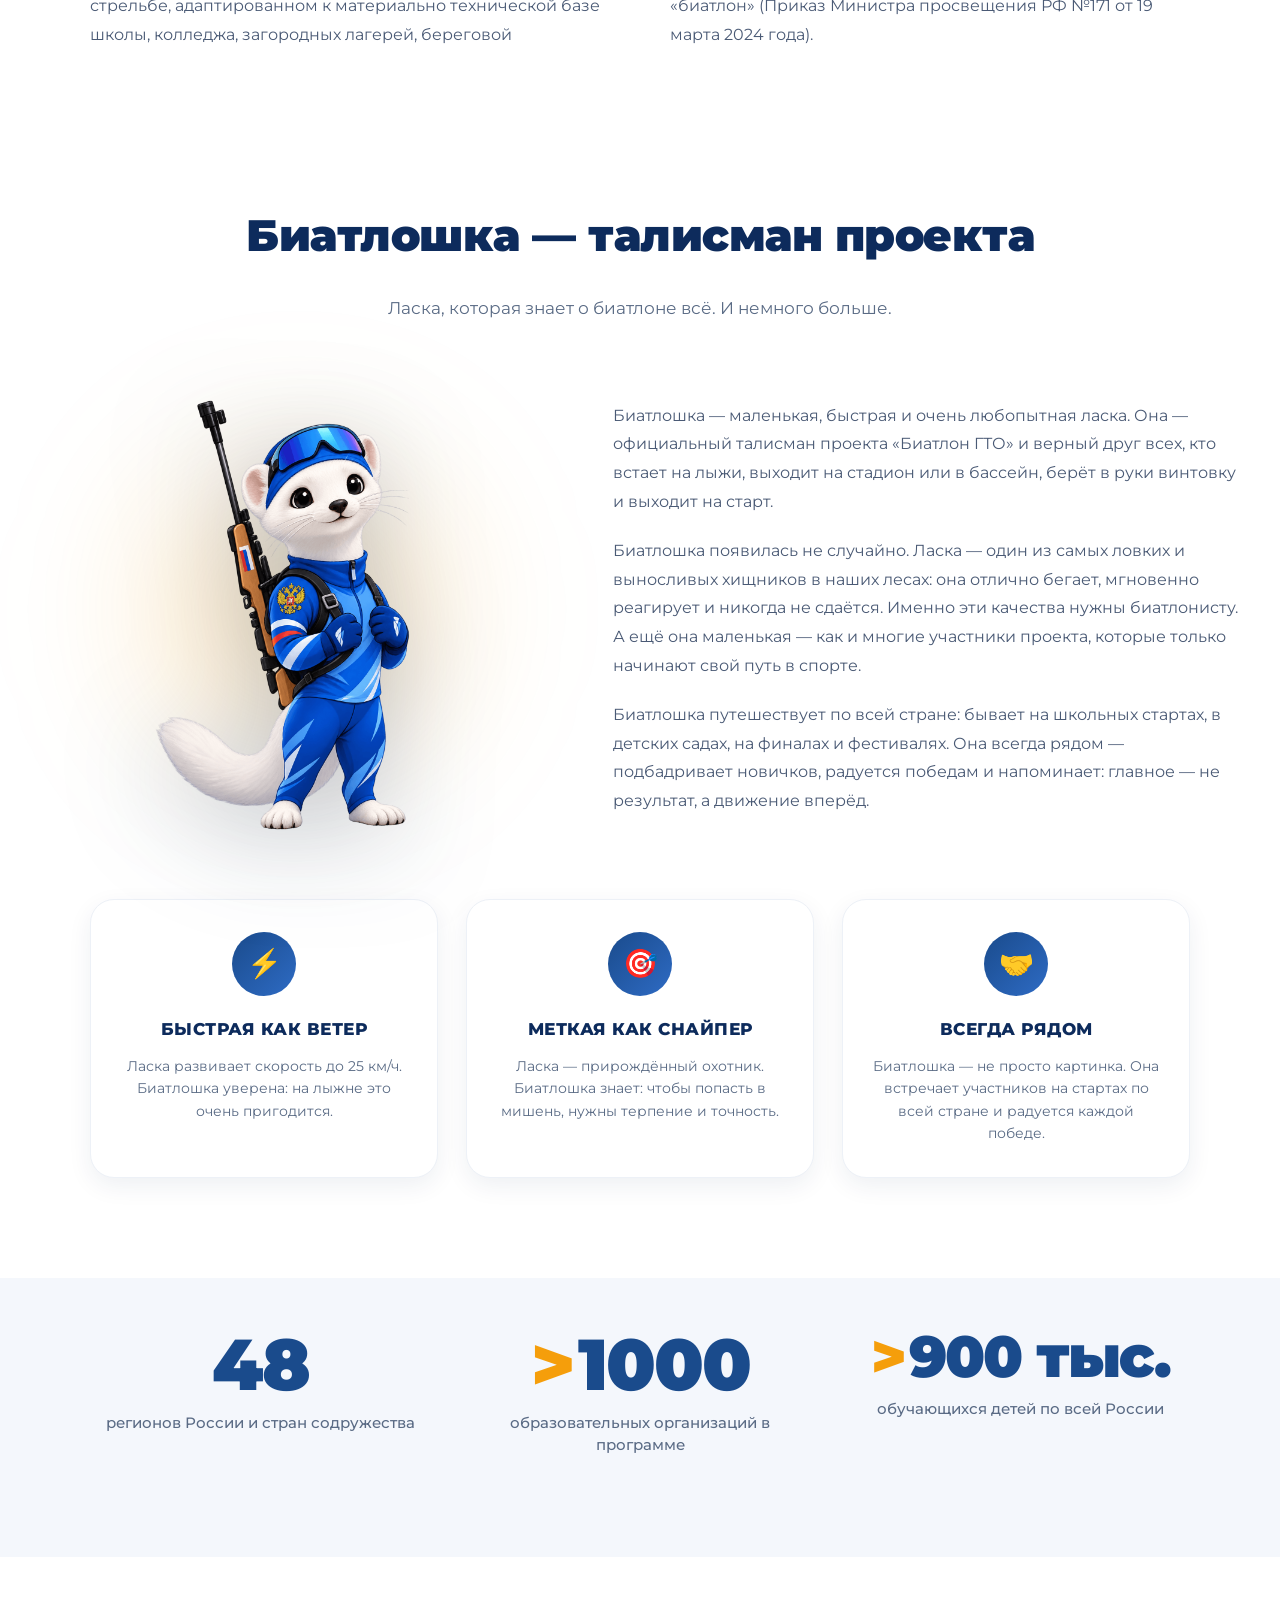
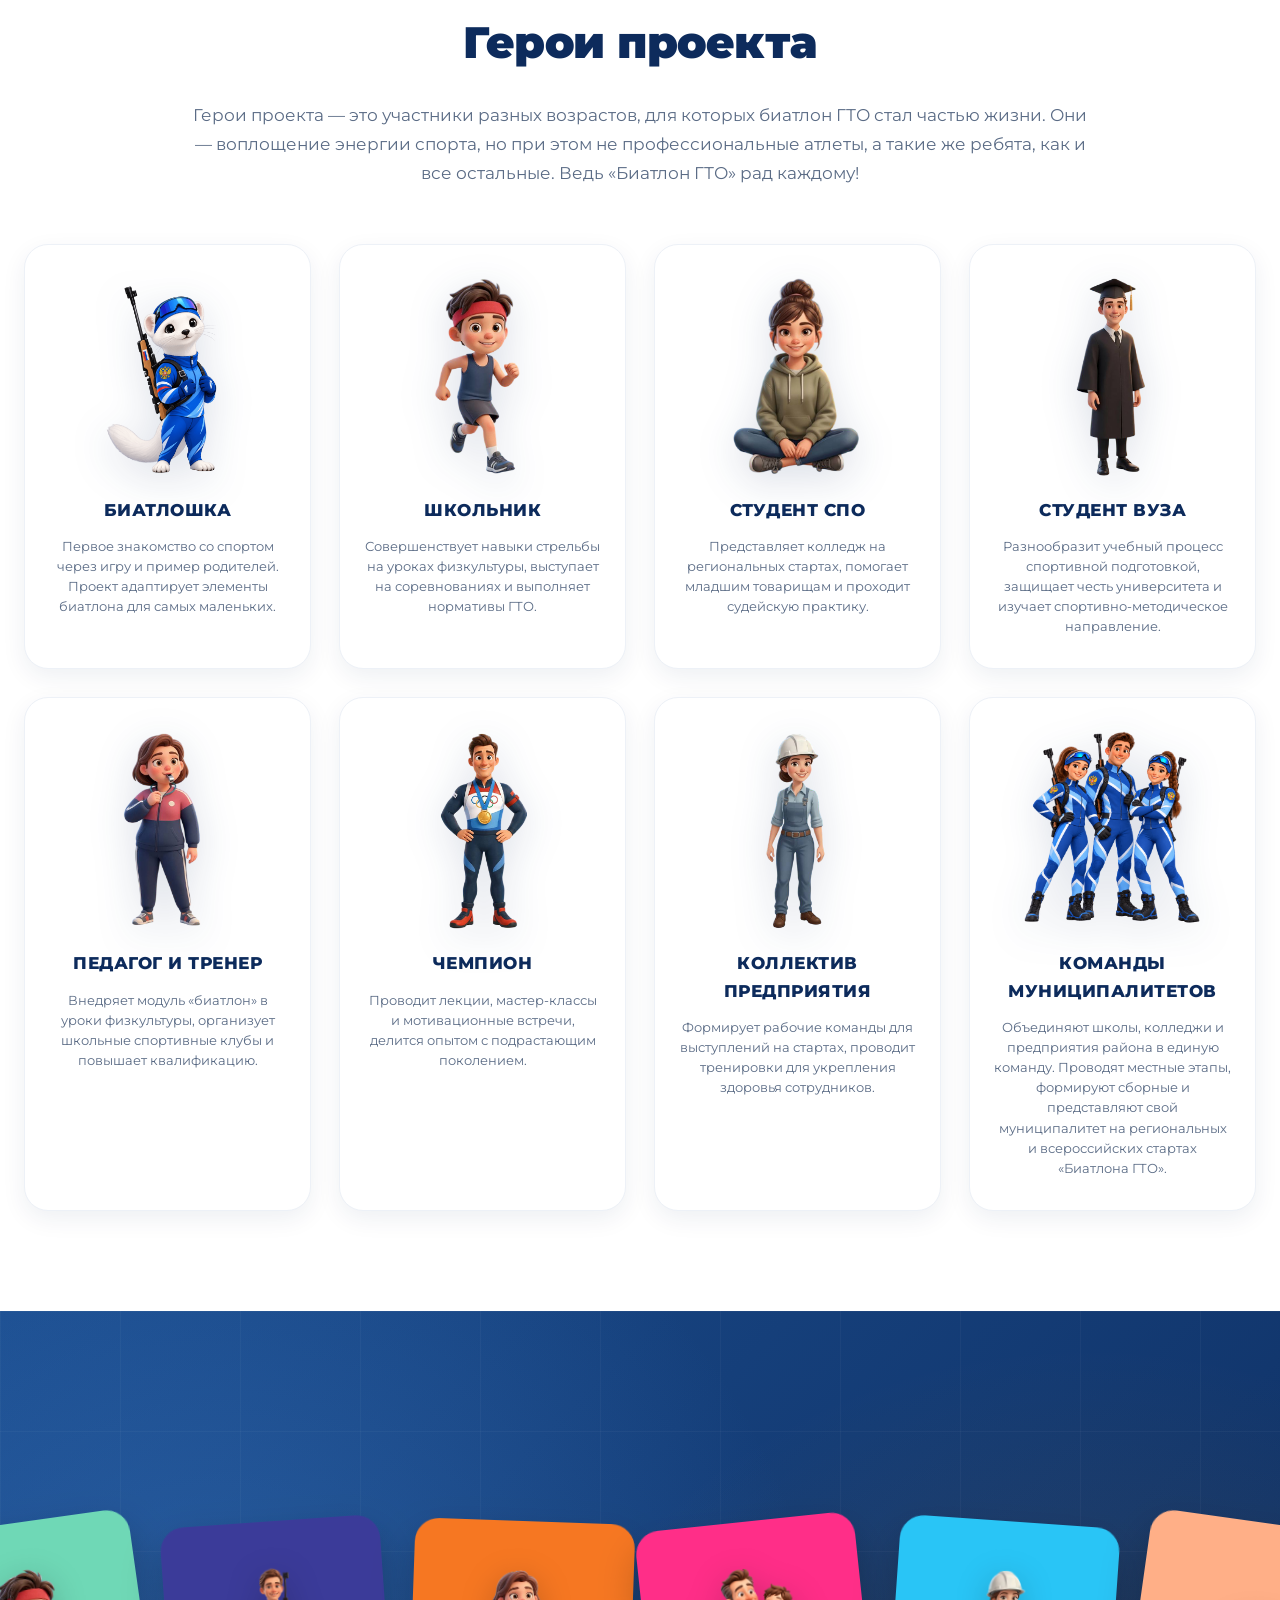
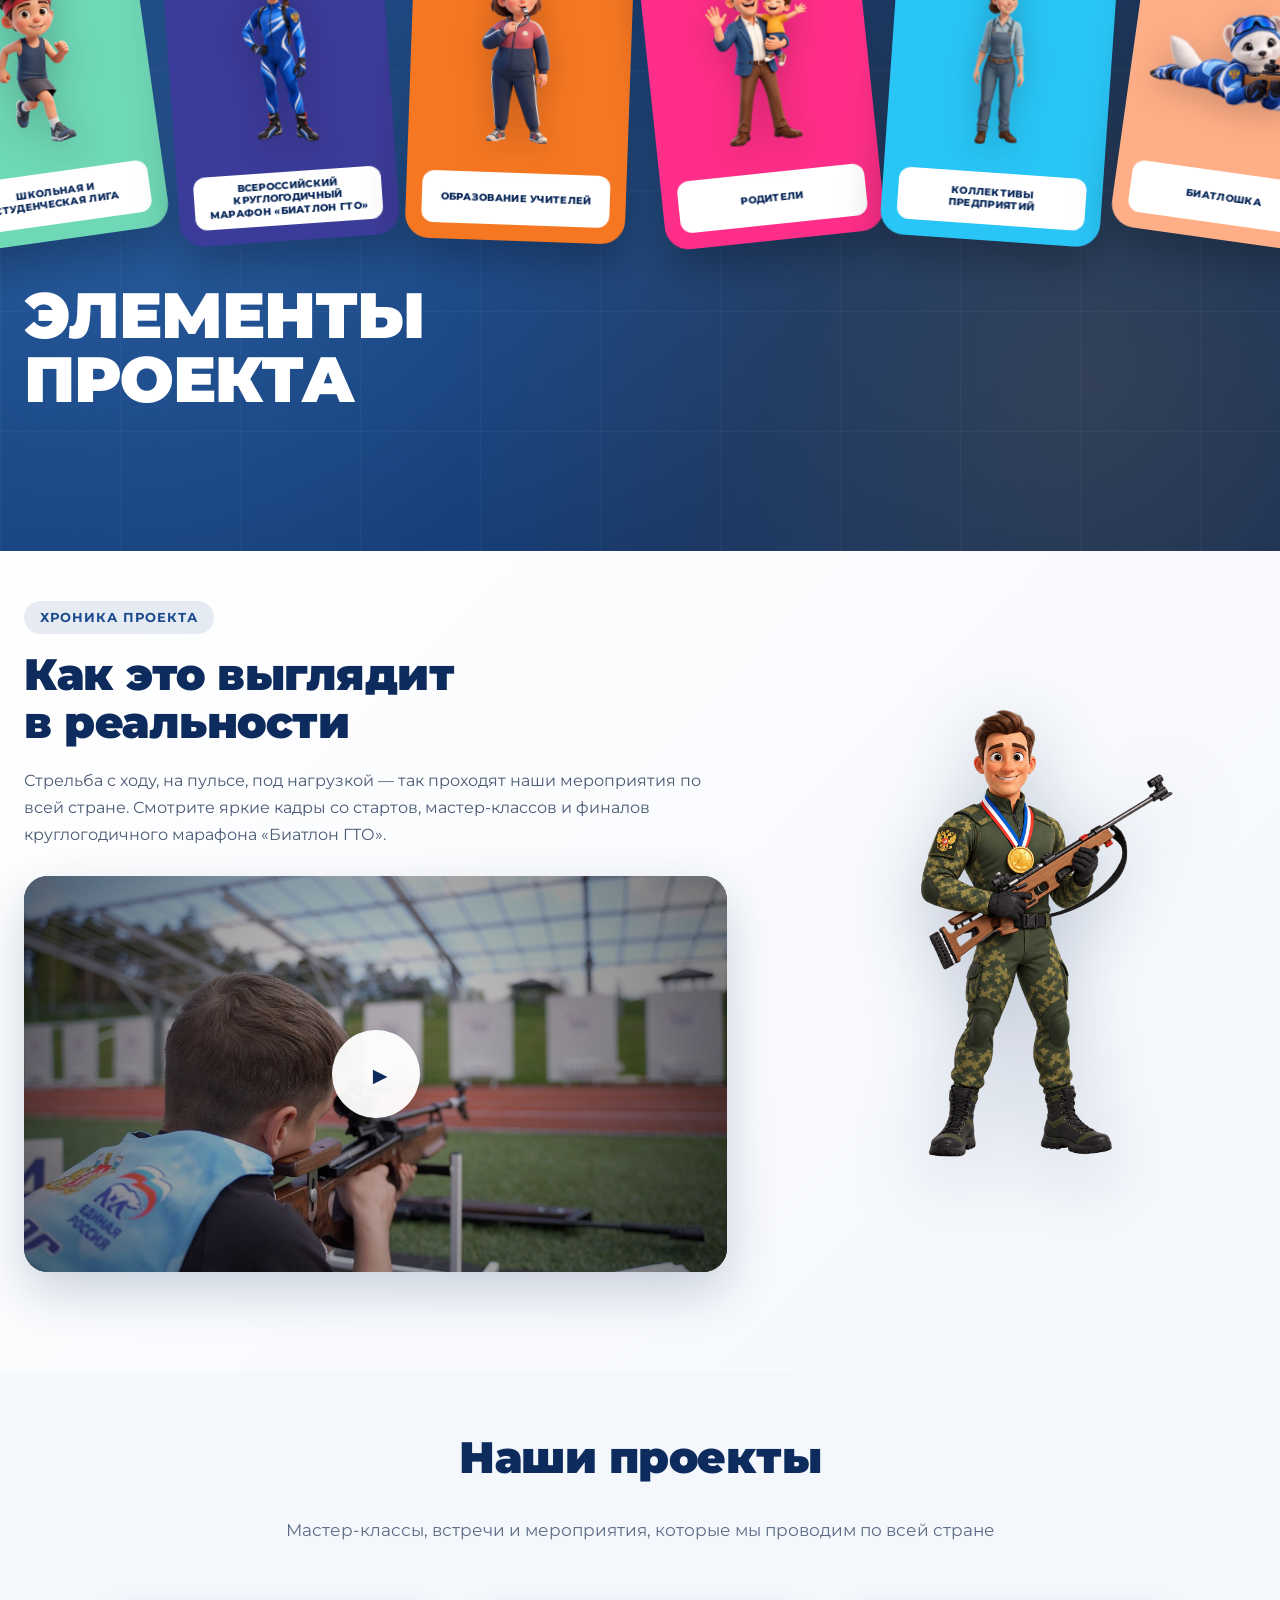
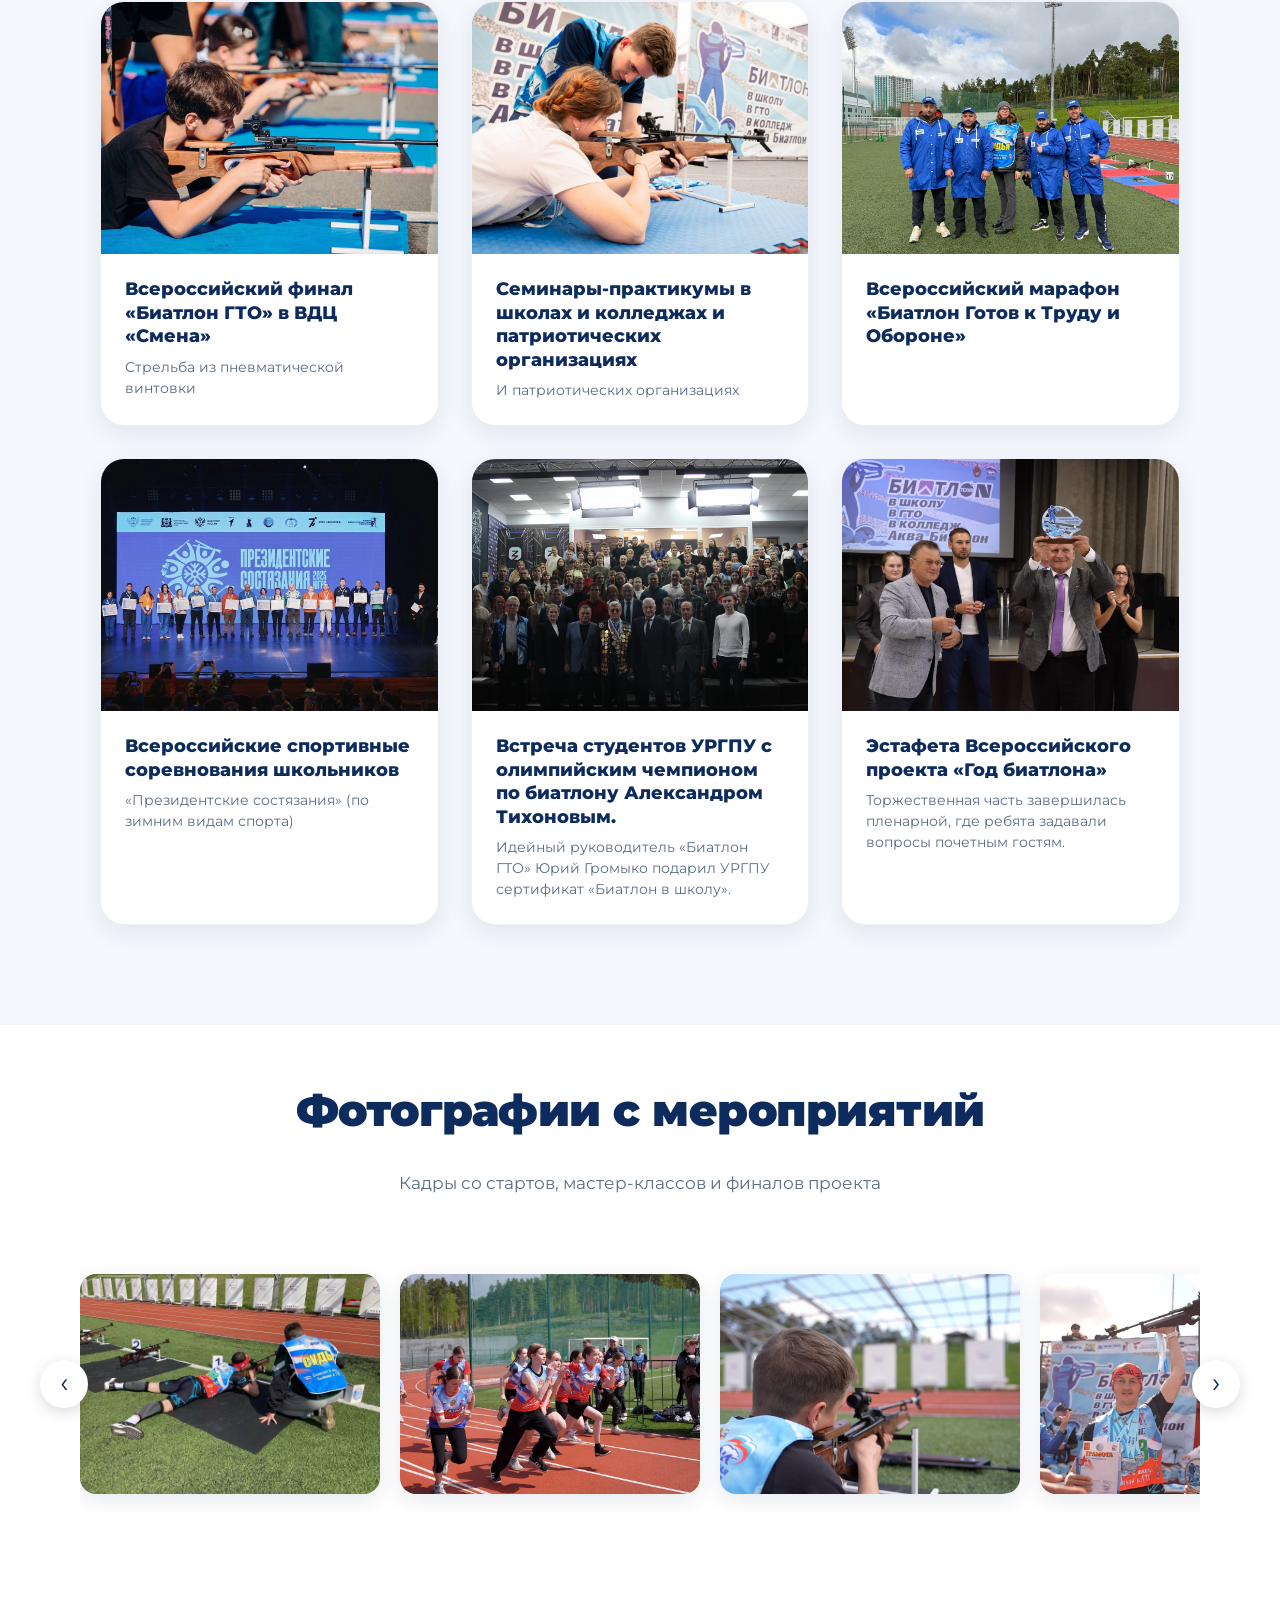
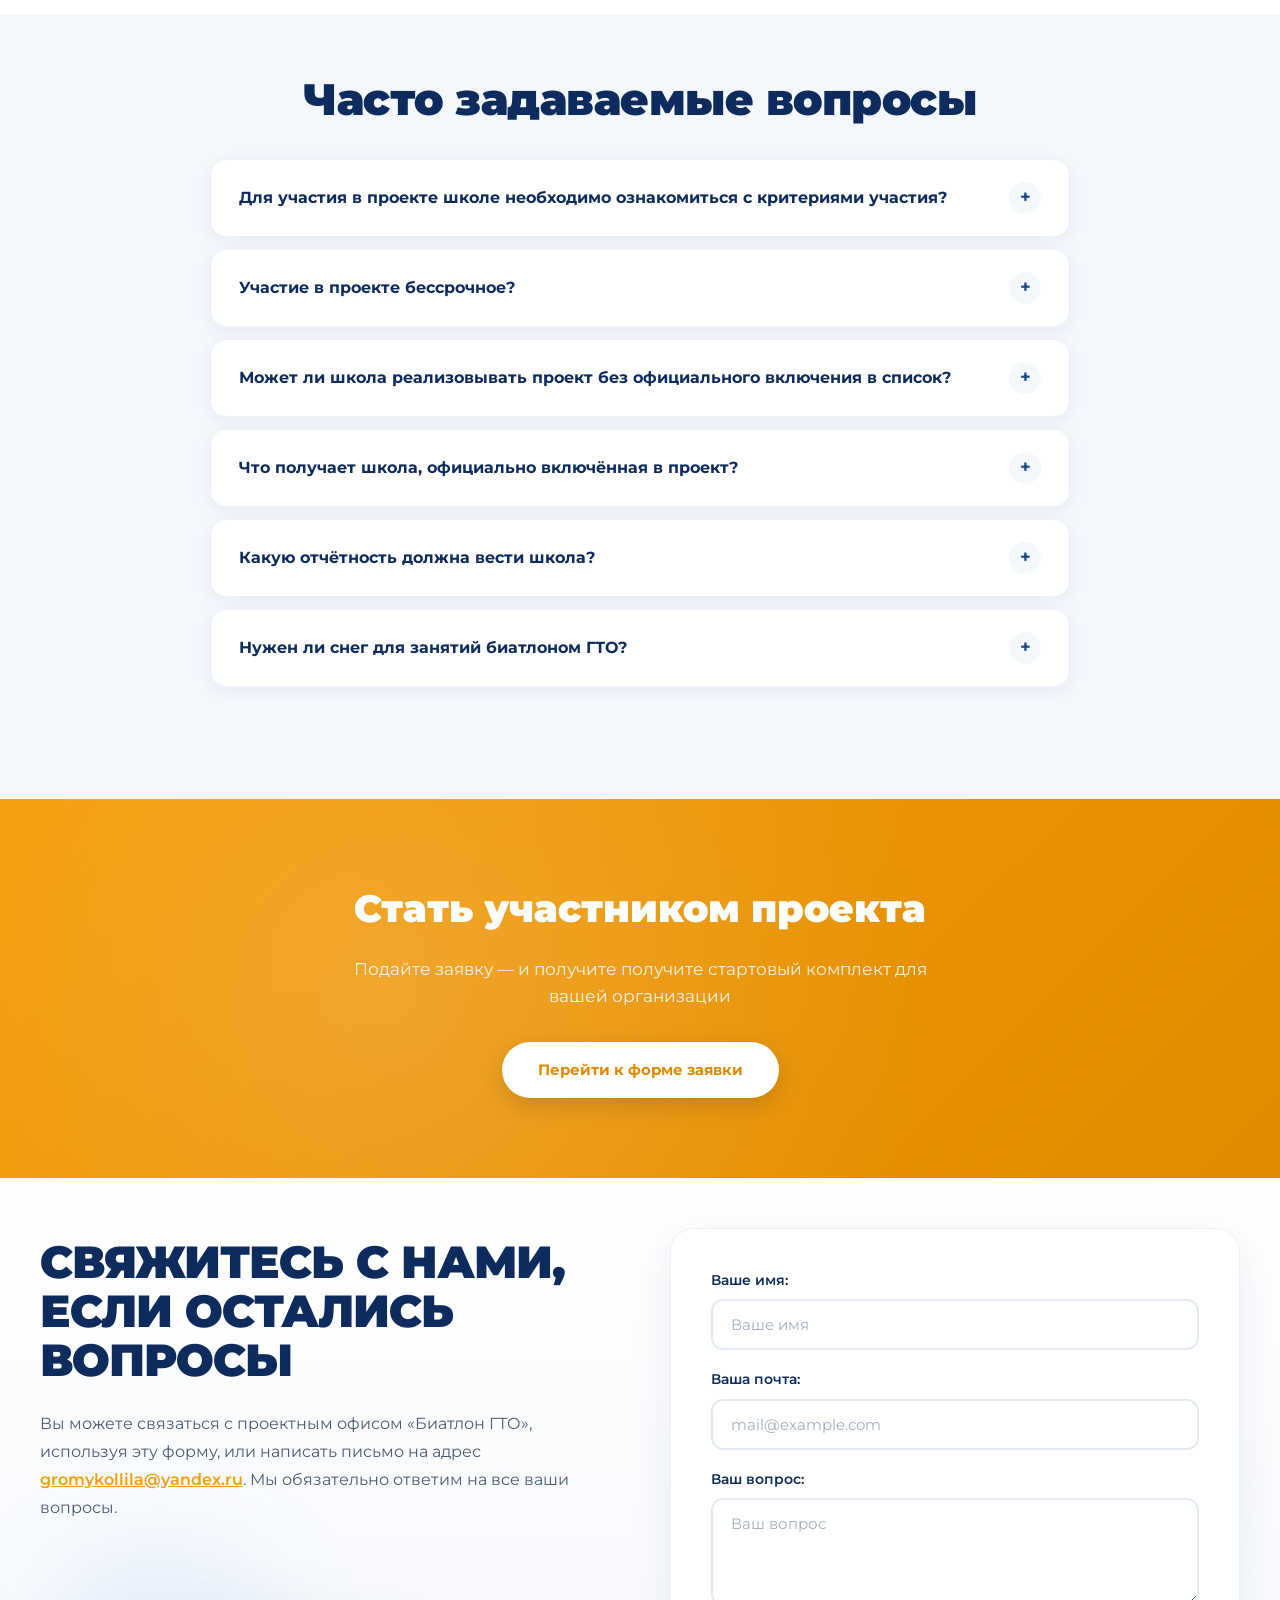
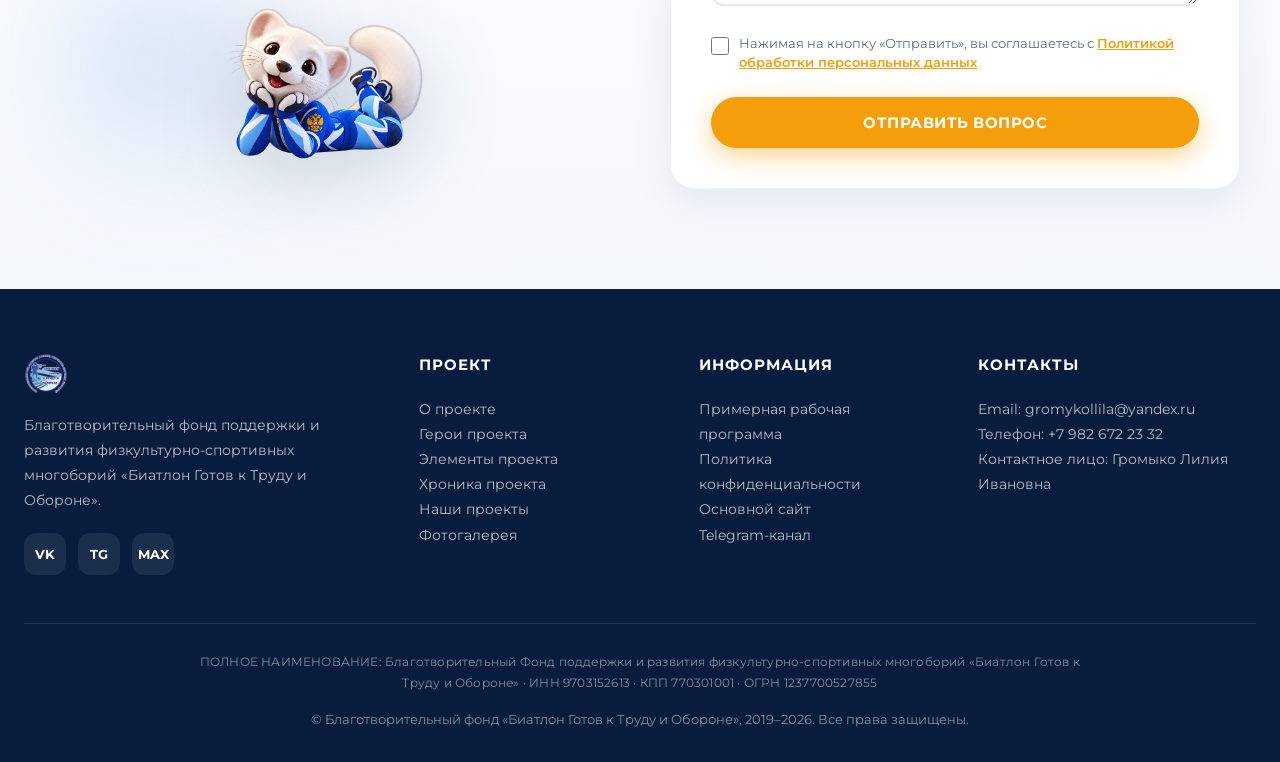
==== commit 6c2cef15: "Update index.html" ====
--- a/index.html
+++ b/index.html
@@ -24,6 +24,7 @@
             <a href="preschool.html">Биатлошка</a>
             <a href="aquathlon.html">Аква биатлон</a>
             <a href="students.html">Студентам</a>
+            <a href="school.html">Школьникам</a>
             <a href="teachers.html">Педагогам</a>
             <a href="#contacts">Связаться с нами</a>
         </nav>
--- a/style.css
+++ b/style.css
@@ -263,6 +263,13 @@
     margin-bottom: 12px;
     letter-spacing: -2px;
     white-space: nowrap;
+}
+
+.teach-bento-item .stat-num { 
+    font-size: 42px; 
+    margin-bottom: 10px; 
+    text-align: center;
+    font-variant-numeric: tabular-nums; /* Делает все цифры одной ширины */
 }
 .stat-num-wide { font-size: clamp(38px, 4.8vw, 58px); }
 .stat-sign { color: var(--orange); margin-right: 4px; }
@@ -2838,25 +2845,121 @@
     .icon-trophy { width: 80px; right: 0; }
 }
 
-/* --- 2. О проекте --- */
-.teach-about-grid {
-    display: grid;
-    grid-template-columns: 1.2fr 0.8fr;
-    gap: 60px;
-    align-items: center;
-}
-.teach-about-text p {
-    font-size: 16px;
-    color: #4A5A75;
-    line-height: 1.75;
-    margin-bottom: 16px;
-}
-.teach-about-image img {
-    width: 100%;
-    max-width: 350px;
-    display: block;
+/* --- 2. О проекте (Миссия с картой) --- */
+.teach-mission-section {
+    position: relative;
+    padding: 120px 0;
+    background-color: #FFFFFF; /* Белый фон секции */
+    overflow: hidden;
+}
+
+/* Карта на фоне (уменьшенная) */
+.teach-mission-section::before {
+    content: '';
+    position: absolute;
+    top: 50%;
+    left: 50%;
+    transform: translate(-50%, -50%);
+    
+    /* Делаем карту меньше экрана, чтобы были белые поля */
+    width: 100%; 
+    height: 100%;
+    max-width: 1100px;
+    
+    background-image: url('images/map.png'); 
+    background-repeat: no-repeat;
+    background-position: center center;
+    background-size: contain; /* Карта вписывается целиком */
+    z-index: 1;
+    
+    /* Настраиваем цвет карты */
+    opacity: 0.6; 
+    
+    pointer-events: none;
+}
+
+/* Контент поверх карты */
+.teach-mission-content {
+    max-width: 850px;
     margin: 0 auto;
-    filter: drop-shadow(0 20px 40px rgba(13, 43, 92, 0.15));
+    text-align: center;
+    position: relative;
+    z-index: 2; /* Текст всегда поверх карты */
+}
+
+/* Заголовок */
+.mission-title {
+    font-size: clamp(36px, 5vw, 64px);
+    font-weight: 900;
+    color: #0D2B5C; /* Темно-синий цвет, чтобы читалось лучше */
+    text-transform: uppercase;
+    letter-spacing: 2px;
+    margin-bottom: 30px;
+    line-height: 1;
+}
+
+/* Текст по центру */
+.mission-text {
+    font-size: 18px;
+    color: #2A3B5C;
+    line-height: 1.8;
+    margin-bottom: 20px;
+    font-weight: 500;
+}
+
+@media (max-width: 768px) {
+    .teach-mission-section { 
+        padding: 80px 20px; 
+    }
+    
+    /* ПОЛНОСТЬЮ УБИРАЕМ КАРТУ НА МОБИЛЬНЫХ */
+    .teach-mission-section::before { 
+        display: none; 
+    }
+    
+    .mission-title { 
+        font-size: 32px; 
+        margin-bottom: 20px;
+    }
+    .mission-text { 
+        font-size: 16px; 
+    }
+}
+
+/* Заголовок как на референсе */
+.mission-title {
+    font-size: clamp(40px, 6vw, 76px);
+    font-weight: 900;
+    color: #9bbce4; /* Светло-синий цвет */
+    text-transform: uppercase;
+    letter-spacing: 2px;
+    margin-bottom: 30px;
+    line-height: 1;
+}
+
+/* Текст по центру */
+.mission-text {
+    font-size: 18px;
+    color: #0D2B5C;
+    line-height: 1.8;
+    margin-bottom: 24px;
+    font-weight: 500;
+}
+.mission-text strong {
+    font-weight: 800;
+}
+
+/* Адаптив для мобильных */
+@media (max-width: 768px) {
+    .teach-mission-section { 
+        padding: 80px 20px; 
+    }
+    .teach-mission-section::before {
+        background-size: contain; /* Карта целиком на мобильных */
+        opacity: 0.3;
+    }
+    .mission-title { font-size: 36px; margin-bottom: 20px;}
+    .mission-text { font-size: 16px; }
 }
 @media (max-width: 992px) {
     .teach-about-grid { grid-template-columns: 1fr; }
@@ -2976,6 +3079,11 @@
     .teach-tabs-container { grid-template-columns: 1fr; padding: 20px; }
     .teach-tabs-menu { flex-direction: row; overflow-x: auto; padding-bottom: 10px; }
     .teach-tab-btn { padding: 12px 20px; white-space: nowrap; }
+    
+    /* СКРЫВАЕМ КАРТИНКИ НА МОБИЛЬНЫХ */
+    .teach-pane-img {
+        display: none;
+    }
 }
 
 /* --- 6. Связь с ГТО --- */
@@ -2998,53 +3106,308 @@
 .teach-gto-card p { font-size: 15px; color: #4A5A75; line-height: 1.6; }
 @media (max-width: 900px) { .teach-gto-grid { grid-template-columns: 1fr; } }
 
-/* --- 7. Masonry Галерея --- */
+/* --- 7. Masonry Галерея (Жесткая сетка) --- */
 .teach-masonry-grid {
     display: grid;
-    grid-template-columns: repeat(4, 1fr);
-    grid-auto-rows: 200px;
+    grid-template-columns: repeat(4, 1fr); /* 4 колонки */
+    grid-auto-rows: 200px; /* Высота одной ячейки 200px */
     gap: 20px;
     max-width: 1100px;
     margin: 0 auto;
 }
+
 .teach-masonry-item {
     border-radius: 20px;
     overflow: hidden;
     cursor: pointer;
     position: relative;
 }
-.teach-masonry-item img { width: 100%; height: 100%; object-fit: cover; transition: transform 0.4s; }
-.teach-masonry-item:hover img { transform: scale(1.05); }
-.teach-masonry-item.big { grid-column: span 2; grid-row: span 2; }
-.teach-masonry-item.wide { grid-column: span 2; }
+.teach-masonry-item img {
+    width: 100%;
+    height: 100%;
+    object-fit: cover;
+    transition: transform 0.4s;
+}
+.teach-masonry-item:hover img {
+    transform: scale(1.05);
+}
+
+/* --- ЯВНОЕ РАСПОЛОЖЕНИЕ ЯЧЕЕК (Десктоп) --- */
+
+/* Левая часть */
+.item-big { 
+    grid-column: 1 / 3; /* Занимает 2 колонки */
+    grid-row: 1 / 3;    /* Занимает 2 строки по высоте */
+}
+.item-small-l1 { 
+    grid-column: 1 / 2; /* 1 колонка */
+    grid-row: 3 / 4;    /* 3-й ряд */
+}
+.item-small-l2 { 
+    grid-column: 2 / 3; 
+    grid-row: 3 / 4; 
+}
+.item-wide { 
+    grid-column: 1 / 3; /* Широкая - 2 колонки */
+    grid-row: 4 / 5;    /* 4-й ряд */
+}
+
+/* Правая часть */
+.item-r1 { 
+    grid-column: 3 / 4; 
+    grid-row: 1 / 3;    /* Высокая - 2 строки */
+}
+.item-r2 { 
+    grid-column: 4 / 5; 
+    grid-row: 1 / 2; 
+}
+.item-r3 { 
+    grid-column: 4 / 5; 
+    grid-row: 2 / 3; 
+}
+.item-r4 { 
+    grid-column: 3 / 5; /* Новая ячейка внизу справа - 2 колонки */
+    grid-row: 3 / 4; 
+}
+
+/* --- АДАПТИВ (с 900px) --- */
 @media (max-width: 900px) {
-    .teach-masonry-grid { grid-template-columns: repeat(2, 1fr); }
-    .teach-masonry-item.big { grid-column: span 2; grid-row: span 1; }
-    .teach-masonry-item.wide { grid-column: span 1; }
-}
-
-/* --- 8. Почему стоит участвовать --- */
-.teach-why-grid {
+    .teach-masonry-grid { 
+        grid-template-columns: repeat(2, 1fr); /* 2 колонки на мобильных */
+        grid-auto-rows: 150px; /* Уменьшаем высоту ячеек */
+    }
+    
+    /* Сбрасываем жесткие координаты для всех элементов */
+    .teach-masonry-item {
+        grid-column: auto !important;
+        grid-row: auto !important;
+    }
+
+    /* Настраиваем элементы для мобильной сетки */
+    .item-big { 
+        grid-column: span 2 !important; 
+        grid-row: span 2 !important; 
+    }
+    .item-small-l1, .item-small-l2, 
+    .item-r2, .item-r3 { 
+        grid-column: span 1 !important; 
+        grid-row: span 1 !important; 
+    }
+    .item-r1 { 
+        grid-column: span 2 !important; 
+        grid-row: span 1 !important; 
+    }
+    
+    /* Твоя просьба: внизу широкая картинка */
+    .item-wide { 
+        grid-column: span 2 !important; 
+        grid-row: span 1 !important; 
+    }
+    /* Новая правая ячейка тоже становится широкой внизу */
+    .item-r4 { 
+        grid-column: span 2 !important; 
+        grid-row: span 1 !important; 
+    }
+}
+/* --- 8. Почему стоит участвовать (S-МАРШРУТ) --- */
+.teach-route-compact-section {
+    background: #FFFFFF;
+    padding: 100px 0;
+    overflow: hidden;
+}
+
+.route-compact-wrap {
+    position: relative;
+    max-width: 1100px;
+    margin: 60px auto 0;
+    padding: 40px 0;
+}
+
+/* Линия маршрута (на фоне) */
+.route-compact-svg {
+    position: absolute;
+    top: 0;
+    left: 0;
+    width: 100%;
+    height: 100%;
+    z-index: 1;
+    pointer-events: none;
+}
+
+/* Сетка карточек */
+.route-compact-grid {
     display: grid;
-    grid-template-columns: 1fr 1fr;
-    gap: 20px;
-    max-width: 1100px;
-    margin: 0 auto;
-}
-.teach-why-item {
-    display: flex;
-    align-items: flex-start;
-    gap: 16px;
+    grid-template-columns: repeat(3, 1fr);
+    grid-template-rows: auto auto;
+    gap: 60px 40px;
+    position: relative;
+    z-index: 2;
+}
+
+/* Карточки */
+.route-node-card {
     background: #FFF;
-    padding: 20px;
-    border-radius: 16px;
-    box-shadow: 0 4px 16px rgba(13, 43, 92, 0.06);
-    border: 1px solid #EDF1F7;
-}
-.teach-why-item span { font-size: 20px; }
-.teach-why-item p { font-size: 15px; color: var(--blue-dark); font-weight: 600; margin: 0; line-height: 1.5; }
-@media (max-width: 768px) { .teach-why-grid { grid-template-columns: 1fr; } }
-
+    border-radius: 20px;
+    padding: 30px 20px;
+    text-align: center;
+    box-shadow: 0 10px 30px rgba(13, 43, 92, 0.08);
+    border: 2px solid #EDF1F7;
+    transition: all 0.4s cubic-bezier(0.34, 1.56, 0.64, 1);
+    position: relative;
+}
+
+/* Иконки */
+.node-emoji {
+    position: absolute;
+    top: -25px;
+    left: 50%;
+    transform: translateX(-50%);
+    width: 50px;
+    height: 50px;
+    background: var(--blue-dark);
+    border: 4px solid #FFF;
+    border-radius: 50%;
+    display: flex;
+    align-items: center;
+    justify-content: center;
+    font-size: 24px;
+    box-shadow: 0 5px 15px rgba(13, 43, 92, 0.2);
+    transition: all 0.3s;
+}
+
+.route-node-card h4 {
+    font-size: 17px;
+    font-weight: 800;
+    color: var(--blue-dark);
+    margin-top: 15px;
+    margin-bottom: 8px;
+}
+.route-node-card p {
+    font-size: 14px;
+    color: #5A6B85;
+    line-height: 1.5;
+    margin: 0;
+}
+
+/* Легкий наклон карточек для объема */
+.node-1 { transform: rotate(-2deg); }
+.node-2 { transform: rotate(1deg); }
+.node-3 { transform: rotate(-1deg); }
+.node-4 { transform: rotate(2deg); }
+.node-5 { transform: rotate(-1deg); }
+.node-6 { transform: rotate(1deg); }
+
+/* Эффект при наведении */
+.route-node-card:hover {
+    transform: scale(1.08) rotate(0deg) !important;
+    box-shadow: 0 20px 40px rgba(13, 43, 92, 0.15);
+    border-color: var(--orange);
+    z-index: 10;
+}
+.route-node-card:hover .node-emoji {
+    background: var(--orange);
+    transform: translateX(-50%) scale(1.1);
+}
+
+/* Флажки */
+.route-flag {
+    position: absolute;
+    background: var(--blue-dark);
+    color: #FFF;
+    padding: 8px 20px;
+    border-radius: 30px;
+    font-size: 14px;
+    font-weight: 800;
+    text-transform: uppercase;
+    box-shadow: 0 5px 15px rgba(13, 43, 92, 0.2);
+    z-index: 3;
+}
+.route-flag.start {
+    top: 0;
+    left: 20px;
+}
+.route-flag.finish {
+    bottom: 0;
+    right: 20px;
+    background: var(--orange);
+}
+/* --- АДАПТИВ --- */
+@media (max-width: 900px) {
+    /* Скрываем S-образный SVG на мобильных */
+    .route-compact-svg { 
+        display: none; 
+    }
+    
+    /* Добавляем отступы сверху и снизу для флажков */
+    .route-compact-wrap {
+        padding: 60px 0; 
+    }
+    
+    .route-compact-grid {
+        grid-template-columns: 1fr; 
+        gap: 40px; 
+        padding: 20px 0;
+        position: relative; 
+    }
+
+    /* Вертикальная линия на мобильных */
+    .route-compact-grid::before {
+        content: '';
+        position: absolute;
+        top: -40px; /* Продлеваем линию вверх к флажку */
+        bottom: -40px; /* Продлеваем линию вниз к флажку */
+        left: 50%;
+        transform: translateX(-50%);
+        width: 4px;
+        background: repeating-linear-gradient(
+            to bottom,
+            #D6E4F5 0,
+            #D6E4F5 12px,
+            transparent 12px,
+            transparent 24px
+        );
+        z-index: 0; 
+    }
+
+    .route-node-card {
+        margin: 0 15px;
+        z-index: 1; 
+        position: relative;
+    }
+
+    /* Чередующийся наклон */
+    .node-1, .node-3, .node-5 {
+        transform: rotate(-2deg) !important;
+    }
+    .node-2, .node-4, .node-6 {
+        transform: rotate(2deg) !important;
+    }
+
+    .route-node-card:hover, .route-node-card:active {
+        transform: rotate(0) scale(1.02) !important;
+    }
+    
+   /* --- ЦЕНТРИРУЕМ ФЛАЖКИ --- */
+    .route-flag {
+        position: absolute;
+        left: 0;
+        right: 0;
+        margin: 0 auto; /* Этот способ центрирования никогда не подводит */
+        width: max-content; /* Чтобы плашка не растягивалась на весь экран */
+        z-index: 2;
+    }
+    
+    /* Ставим Старт наверх, Финиш вниз */
+    .route-flag.start { 
+        top: 0; 
+        /* Оставляем только наклон, убираем translateX */
+        transform: rotate(-2deg); 
+    }
+    .route-flag.finish { 
+        bottom: 0; 
+        transform: rotate(2deg); 
+    }
+}
 /* --- 9. Дорожка участника (Аккордеон) --- */
 .teach-accordion {
     max-width: 800px;
@@ -3054,15 +3417,20 @@
     gap: 16px;
     position: relative;
 }
+
+/* Вертикальная линия соединяющая шаги */
 .teach-accordion::before {
     content: '';
     position: absolute;
-    top: 20px; bottom: 20px; left: 30px;
+    top: 20px; 
+    bottom: 20px; 
+    left: 30px;
     width: 4px;
     background: #D6E4F5;
     z-index: 1;
     border-radius: 4px;
 }
+
 .teach-step-item {
     background: #FFF;
     border-radius: 20px;
@@ -3071,7 +3439,9 @@
     position: relative;
     z-index: 2;
     overflow: hidden;
-}
+    transition: all 0.3s ease;
+}
+
 .teach-step-header {
     display: flex;
     align-items: center;
@@ -3079,22 +3449,46 @@
     cursor: pointer;
     background: #FFF;
 }
+
 .teach-step-num {
-    width: 40px; height: 40px;
+    width: 40px; 
+    height: 40px;
     border-radius: 50%;
     background: var(--blue-dark);
     color: #FFF;
-    display: flex; align-items: center; justify-content: center;
+    display: flex; 
+    align-items: center; 
+    justify-content: center;
     font-weight: 900;
     font-size: 18px;
     margin-right: 20px;
     flex-shrink: 0;
     border: 4px solid #FFF;
-}
-.teach-step-item.active .teach-step-num { background: var(--orange); }
-.teach-step-title { font-size: 18px; font-weight: 800; color: var(--blue-dark); flex-grow: 1; }
-.teach-step-icon { font-size: 24px; color: var(--orange); transition: transform 0.3s; }
-.teach-step-item.active .teach-step-icon { transform: rotate(45deg); }
+    transition: background 0.3s;
+}
+
+/* Активный шаг меняет цвет кружочка */
+.teach-step-item.active .teach-step-num { 
+    background: var(--orange); 
+}
+
+.teach-step-title { 
+    font-size: 18px; 
+    font-weight: 800; 
+    color: var(--blue-dark); 
+    flex-grow: 1; 
+}
+
+.teach-step-icon { 
+    font-size: 24px; 
+    color: var(--orange); 
+    transition: transform 0.3s; 
+}
+
+/* Плюс переворачивается в крестик */
+.teach-step-item.active .teach-step-icon { 
+    transform: rotate(45deg); 
+}
 
 .teach-step-body {
     max-height: 0;
@@ -3103,10 +3497,320 @@
     padding: 0 24px 0 84px;
     background: #F4F7FC;
 }
-.teach-step-item.active .teach-step-body { max-height: 200px; padding: 0 24px 24px 84px; }
-.teach-step-body p { font-size: 15px; color: #5A6B85; line-height: 1.6; margin: 0; }
+
+/* Раскрытие контента */
+.teach-step-item.active .teach-step-body { 
+    max-height: 200px; 
+    padding: 0 24px 24px 84px; 
+}
+
+.teach-step-body p { 
+    font-size: 15px; 
+    color: #5A6B85; 
+    line-height: 1.6; 
+    margin: 0; 
+}
 
 /* --- 10. CTA --- */
 .teach-cta { background: linear-gradient(135deg, #0D2B5C 0%, #1A4B8C 100%); }
 .teach-cta h2 { color: #FFF; max-width: 800px; margin: 0 auto 20px; font-size: clamp(24px, 3vw, 36px); }
 .teach-cta p { color: rgba(255,255,255,0.8); font-size: 18px; margin-bottom: 32px; }
+
+/* ============ СТРАНИЦА «ШКОЛЬНИКАМ» ============ */
+
+/* --- 1. Hero (С летающими иконками) --- */
+.school-hero {
+    position: relative;
+    background: linear-gradient(135deg, #E1ECF9 0%, #B3D4F5 100%);
+    padding: 160px 0 100px;
+    overflow: hidden;
+}
+.school-hero-inner {
+    position: relative;
+    z-index: 10;
+    display: grid;
+    grid-template-columns: 1.1fr 0.9fr;
+    gap: 40px;
+    align-items: center;
+}
+.school-tag {
+    display: inline-block;
+    background: var(--orange);
+    color: #FFF;
+    padding: 8px 20px;
+    border-radius: 50px;
+    font-size: 13px;
+    font-weight: 800;
+    text-transform: uppercase;
+    letter-spacing: 1px;
+    margin-bottom: 20px;
+}
+.school-hero-title {
+    font-size: clamp(32px, 4vw, 54px);
+    font-weight: 900;
+    color: var(--blue-dark);
+    line-height: 1.1;
+    margin-bottom: 20px;
+    text-transform: uppercase;
+}
+.school-hero-subtitle {
+    font-size: 18px;
+    color: #2A3B5C;
+    line-height: 1.6;
+    margin-bottom: 16px;
+    font-weight: 500;
+}
+.school-hero-accent {
+    font-size: 20px;
+    font-weight: 800;
+    color: var(--orange-dark);
+    margin-bottom: 30px;
+}
+.school-hero-image {
+    position: relative;
+    display: flex;
+    justify-content: center;
+}
+.main-hero-img {
+    max-height: 550px;
+    width: auto;
+    filter: drop-shadow(0 20px 40px rgba(13, 43, 92, 0.2));
+    animation: float 6s ease-in-out infinite;
+}
+
+/* Парящий фон */
+.school-hero-bg { position: absolute; inset: 0; pointer-events: none; z-index: 1; }
+.floating-icon {
+    position: absolute;
+    filter: drop-shadow(0 10px 20px rgba(0,0,0,0.1));
+    animation: floatIcon 5s ease-in-out infinite;
+}
+.bg-icon-1 { width: 80px; top: 15%; left: 5%; animation-delay: 0s; } /* Мишень */
+.bg-icon-2 { width: 80px; top: 60%; right: 5%; animation-delay: 1.5s; } /* Медаль */
+.bg-icon-3 { width: 90px; top: 25%; right: 15%; animation-delay: 0.7s; } /* Кубок */
+.bg-icon-4 { width: 60px; bottom: 15%; left: 45%; animation-delay: 2s; } /* Звезда 1 */
+.bg-icon-5 { width: 40px; top: 10%; left: 35%; animation-delay: 1s; } /* Звезда 2 */
+
+@keyframes floatIcon { 0%, 100% { transform: translateY(0) rotate(0deg); } 50% { transform: translateY(-20px) rotate(10deg); } }
+
+@media (max-width: 992px) {
+    .school-hero-inner { grid-template-columns: 1fr; text-align: center; }
+    .main-hero-img { max-height: 350px; margin-top: 30px; }
+    .school-hero-bg { display: none; }
+}
+
+/* --- 2. О проекте --- */
+.school-about-grid {
+    display: grid;
+    grid-template-columns: 1.2fr 0.8fr;
+    gap: 60px;
+    align-items: center;
+}
+.school-about-text p {
+    font-size: 16px;
+    color: #4A5A75;
+    line-height: 1.75;
+    margin-bottom: 16px;
+}
+.group-school-img {
+    width: 100%;
+    display: block;
+    filter: drop-shadow(0 15px 30px rgba(13,43,92,0.1));
+}
+@media (max-width: 992px) {
+    .school-about-grid { grid-template-columns: 1fr; }
+    .school-about-image { order: -1; margin-bottom: 30px; }
+}
+
+/* --- 3. Bento Статистика --- */
+.school-stats-grid {
+    display: grid;
+    grid-template-columns: 1fr 1.2fr 1fr;
+    gap: 30px;
+    max-width: 1100px;
+    margin: 0 auto;
+    align-items: center;
+}
+.school-stat-card {
+    background: #FFF;
+    border-radius: 24px;
+    padding: 40px 30px;
+    text-align: center;
+    box-shadow: 0 10px 30px rgba(13, 43, 92, 0.06);
+    border: 1px solid #EDF1F7;
+}
+.school-stat-card.card-highlight {
+    background: var(--blue-dark);
+    color: #FFF;
+    transform: scale(1.05);
+    box-shadow: 0 20px 40px rgba(13, 43, 92, 0.2);
+}
+.school-stat-card.card-highlight .stat-label { color: rgba(255,255,255,0.8); }
+.school-stat-card.card-highlight .stat-num { color: #FFF; }
+.school-stat-card .stat-num { font-size: 48px; font-weight: 900; color: var(--blue); font-variant-numeric: tabular-nums; margin-bottom: 10px; }
+.school-stat-card .stat-label { font-size: 15px; color: #5A6B85; font-weight: 600; }
+@media (max-width: 900px) {
+    .school-stats-grid { grid-template-columns: 1fr; }
+    .school-stat-card.card-highlight { transform: none; }
+}
+
+/* --- 4. Слайдер занятий --- */
+.school-slider-wrap { position: relative; max-width: 1100px; margin: 0 auto; padding: 0 40px; }
+.school-slider { display: flex; gap: 24px; overflow-x: auto; scroll-behavior: smooth; padding: 20px 0; scrollbar-width: none; }
+.school-slider::-webkit-scrollbar { display: none; }
+.school-card {
+    flex: 0 0 350px;
+    background: #FFF;
+    border-radius: 24px;
+    padding: 30px;
+    box-shadow: 0 10px 30px rgba(13, 43, 92, 0.06);
+    border: 2px solid #EDF1F7;
+    transition: 0.3s;
+}
+.school-card:hover { transform: translateY(-5px); border-color: var(--orange); }
+.school-card-num { font-size: 36px; font-weight: 900; color: var(--orange); margin-bottom: 16px; }
+.school-card h3 { font-size: 20px; font-weight: 800; color: var(--blue-dark); margin-bottom: 12px; }
+.school-card p { font-size: 15px; color: #5A6B85; line-height: 1.6; }
+.school-slider-btn {
+    position: absolute; top: 50%; transform: translateY(-50%);
+    width: 50px; height: 50px; border-radius: 50%; background: #FFF; border: none;
+    box-shadow: 0 5px 15px rgba(0,0,0,0.1); font-size: 28px; cursor: pointer; z-index: 10; color: var(--blue-dark);
+}
+.school-slider-btn:hover { background: var(--orange); color: #FFF; }
+.school-slider-btn.prev { left: 0; }
+.school-slider-btn.next { right: 0; }
+
+/* --- 5. Инвентарь (С КАРТИНКАМИ) --- */
+.school-inventory-grid {
+    display: grid;
+    grid-template-columns: repeat(4, 1fr);
+    gap: 20px;
+    max-width: 1100px;
+    margin: 0 auto;
+}
+.school-inv-card {
+    background: #FFF;
+    border-radius: 20px;
+    padding: 30px 20px;
+    text-align: center;
+    box-shadow: 0 8px 24px rgba(13, 43, 92, 0.06);
+    border: 1px solid #EDF1F7;
+    transition: 0.3s;
+}
+.school-inv-card:hover { transform: translateY(-5px); border-color: var(--blue-light); }
+.school-inv-img { 
+    width: 80px; 
+    height: 80px;
+    object-fit: contain;
+    margin: 0 auto 16px; 
+    filter: drop-shadow(0 10px 15px rgba(0,0,0,0.1));
+}
+.school-inv-card h3 { font-size: 16px; font-weight: 800; color: var(--blue-dark); margin-bottom: 10px; }
+.school-inv-card p { font-size: 13px; color: #5A6B85; line-height: 1.5; }
+@media (max-width: 900px) { .school-inventory-grid { grid-template-columns: 1fr 1fr; } }
+@media (max-width: 600px) { .school-inventory-grid { grid-template-columns: 1fr; } }
+
+/* --- 6. Связь с ГТО --- */
+.school-gto-box {
+    display: flex;
+    align-items: center;
+    gap: 40px;
+    background: linear-gradient(135deg, #EEF4FC 0%, #E1ECF9 100%);
+    border-radius: 30px;
+    padding: 50px;
+    max-width: 1000px;
+    margin: 0 auto;
+    border: 1px solid #D6E4F5;
+}
+.school-gto-text h2 { font-size: 28px; font-weight: 900; color: var(--blue-dark); margin-bottom: 16px; }
+.school-gto-text p { font-size: 16px; color: #4A5A75; line-height: 1.7; margin-bottom: 12px; }
+.school-gto-image img { width: 200px; filter: drop-shadow(0 15px 30px rgba(0,0,0,0.15)); }
+@media (max-width: 900px) { .school-gto-box { flex-direction: column; text-align: center; } }
+
+/* --- 7. Почему это здорово (С ЗВЕЗДАМИ) --- */
+.school-why-grid {
+    display: grid;
+    grid-template-columns: repeat(3, 1fr);
+    gap: 20px;
+    max-width: 1000px;
+    margin: 0 auto;
+}
+.school-why-card {
+    background: #FFF;
+    border-radius: 20px;
+    padding: 24px;
+    display: flex;
+    align-items: center;
+    gap: 16px;
+    box-shadow: 0 8px 24px rgba(13, 43, 92, 0.06);
+    border: 1px solid #EDF1F7;
+    transition: 0.3s;
+}
+.school-why-card:hover { transform: translateY(-5px); box-shadow: 0 15px 30px rgba(13, 43, 92, 0.1); }
+.why-icon { width: 36px; height: auto; flex-shrink: 0; }
+.school-why-card p { font-size: 15px; font-weight: 700; color: var(--blue-dark); margin: 0; }
+@media (max-width: 900px) { .school-why-grid { grid-template-columns: 1fr; } }
+
+/* --- 8. Полароиды --- */
+.school-polaroid-grid {
+    display: flex;
+    flex-wrap: wrap;
+    justify-content: center;
+    gap: 30px;
+    padding: 20px;
+}
+.polaroid-item {
+    background: #FFF;
+    padding: 15px 15px 40px 15px;
+    box-shadow: 0 10px 30px rgba(0,0,0,0.15);
+    border-radius: 4px;
+    transition: 0.3s;
+    cursor: pointer;
+    position: relative;
+}
+.polaroid-item:nth-child(odd) { transform: rotate(-3deg); }
+.polaroid-item:nth-child(even) { transform: rotate(3deg); }
+.polaroid-item:hover { transform: scale(1.1) rotate(0deg); z-index: 10; }
+.polaroid-item img { width: 250px; height: 200px; object-fit: cover; border: 1px solid #eee; }
+/* Имитация скотча */
+.polaroid-item::before {
+    content: ''; position: absolute; top: -10px; left: 50%; transform: translateX(-50%);
+    width: 60px; height: 20px; background: rgba(255,255,255,0.4); border: 1px solid rgba(0,0,0,0.05);
+}
+
+/* --- 9. Квест --- */
+.school-quest-wrap {
+    display: grid;
+    grid-template-columns: repeat(4, 1fr);
+    gap: 20px;
+    max-width: 1100px;
+    margin: 0 auto;
+    position: relative;
+}
+.school-quest-wrap::before {
+    content: ''; position: absolute; top: 30px; left: 0; right: 0; height: 4px;
+    background: repeating-linear-gradient(to right, #D6E4F5 0, #D6E4F5 10px, transparent 10px, transparent 20px);
+    z-index: 1;
+}
+.school-quest-step {
+    background: #FFF;
+    border-radius: 20px;
+    padding: 30px 20px;
+    text-align: center;
+    box-shadow: 0 8px 24px rgba(13, 43, 92, 0.06);
+    position: relative;
+    z-index: 2;
+    border: 1px solid #EDF1F7;
+}
+.quest-num {
+    width: 50px; height: 50px; background: var(--orange); color: #FFF;
+    border-radius: 50%; display: flex; align-items: center; justify-content: center;
+    font-size: 24px; font-weight: 900; margin: 0 auto 16px; border: 4px solid #FFF;
+    box-shadow: 0 5px 15px rgba(245, 158, 11, 0.3);
+}
+.school-quest-step h4 { font-size: 17px; font-weight: 800; color: var(--blue-dark); margin-bottom: 8px; }
+.school-quest-step p { font-size: 14px; color: #5A6B85; margin: 0; }
+@media (max-width: 900px) {
+    .school-quest-wrap { grid-template-columns: 1fr; }
+    .school-quest-wrap::before { display: none; }
+}
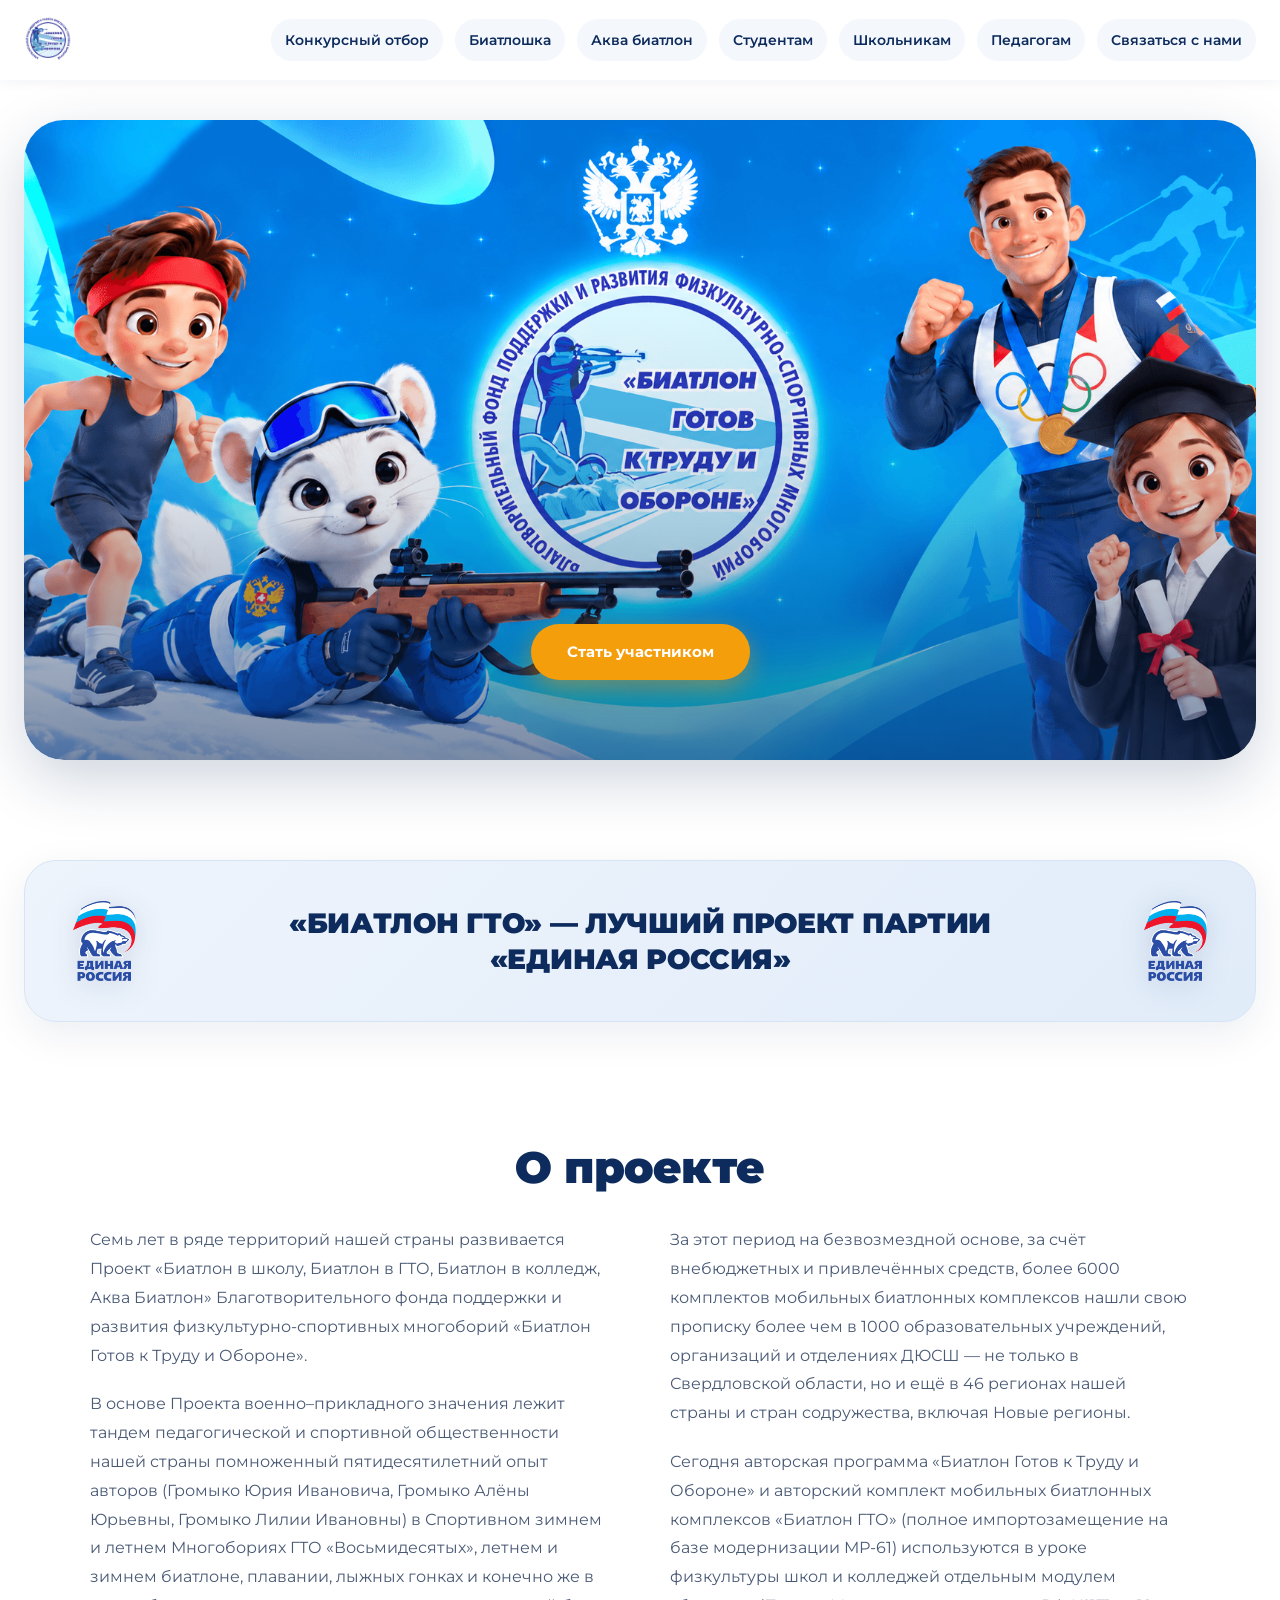
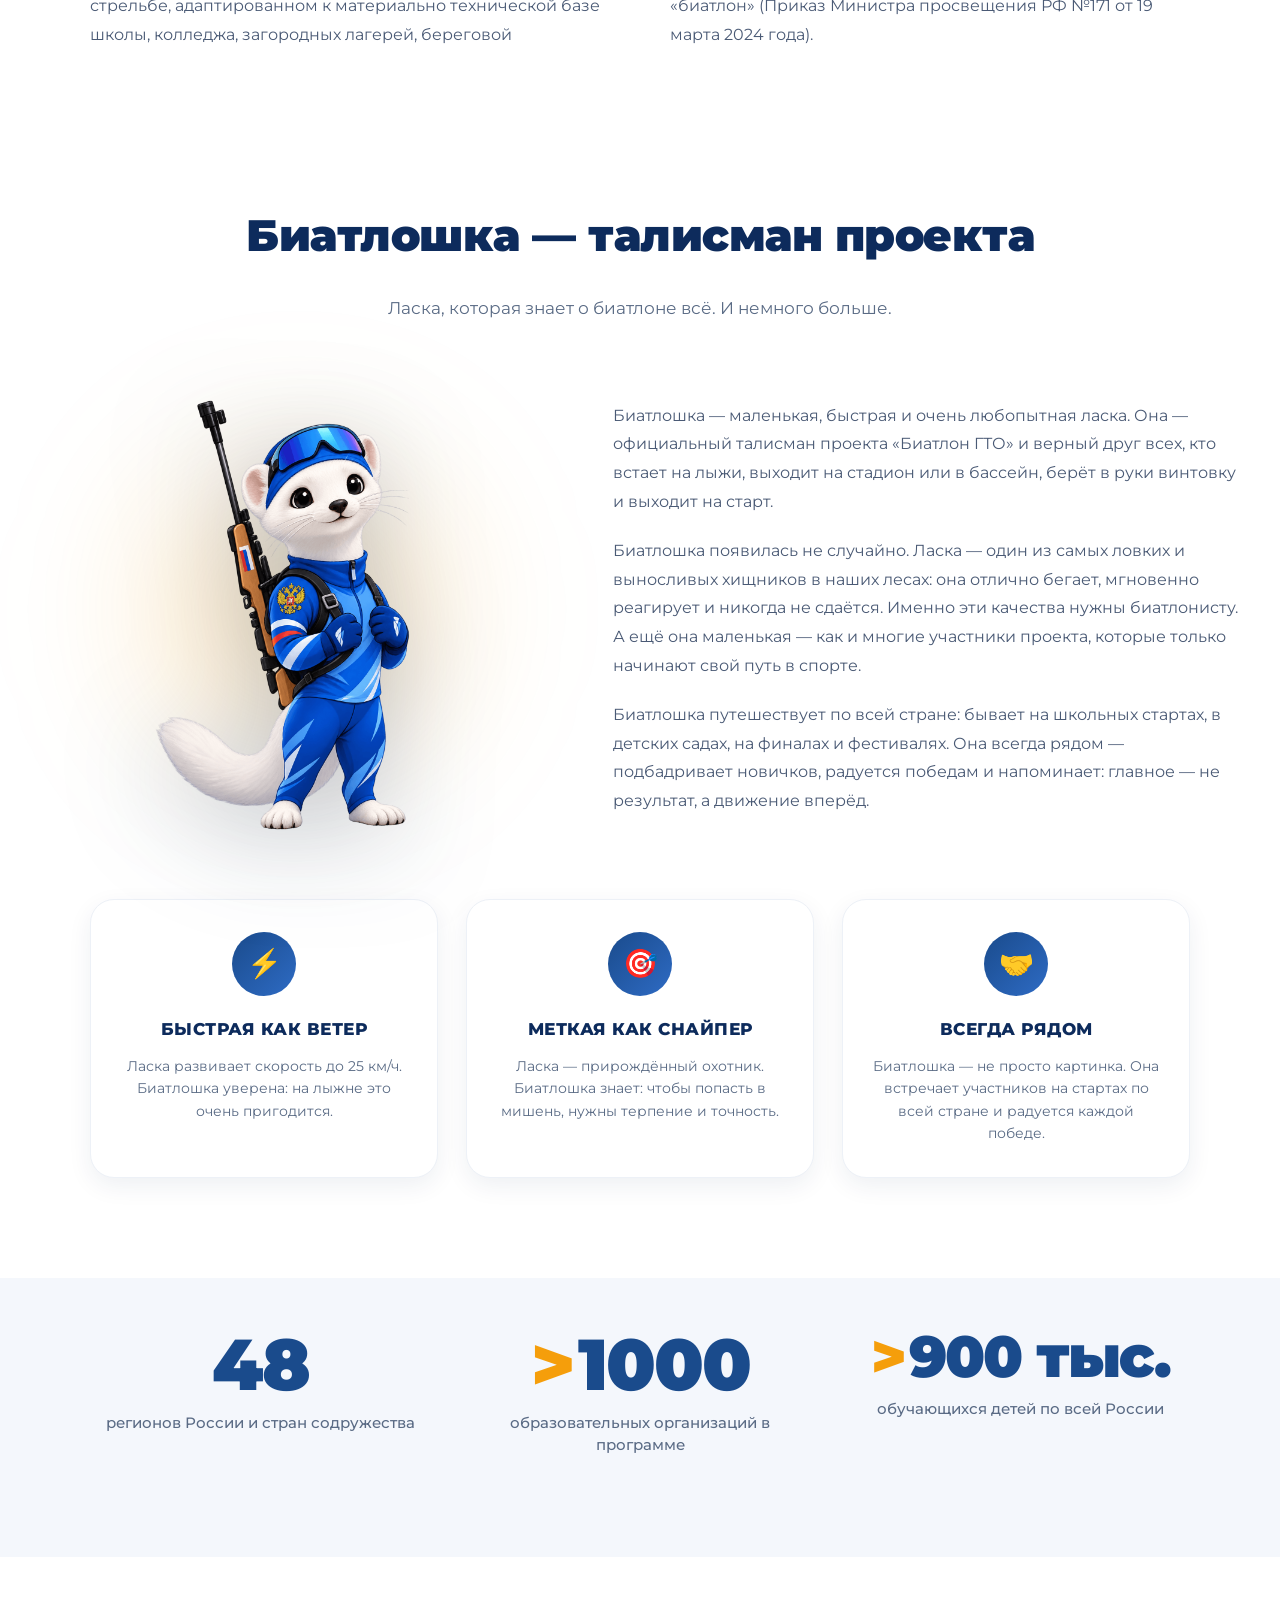
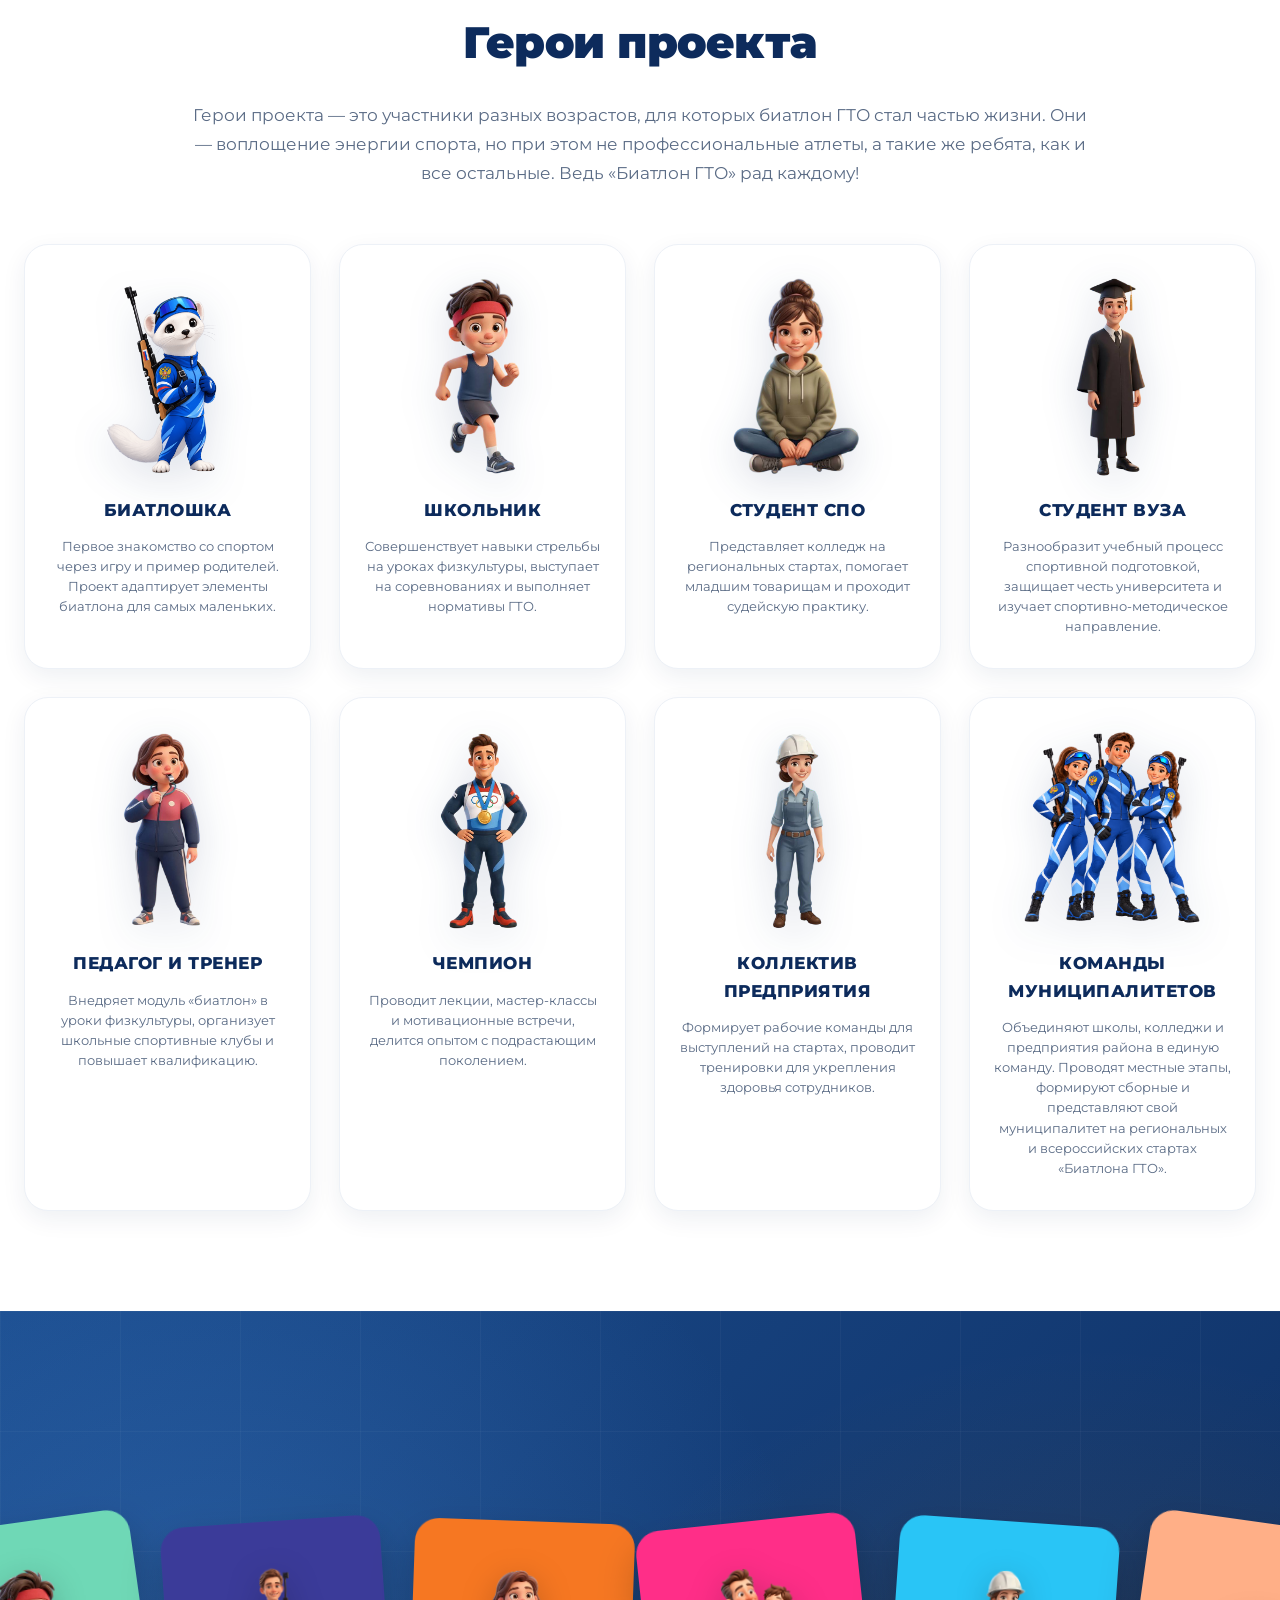
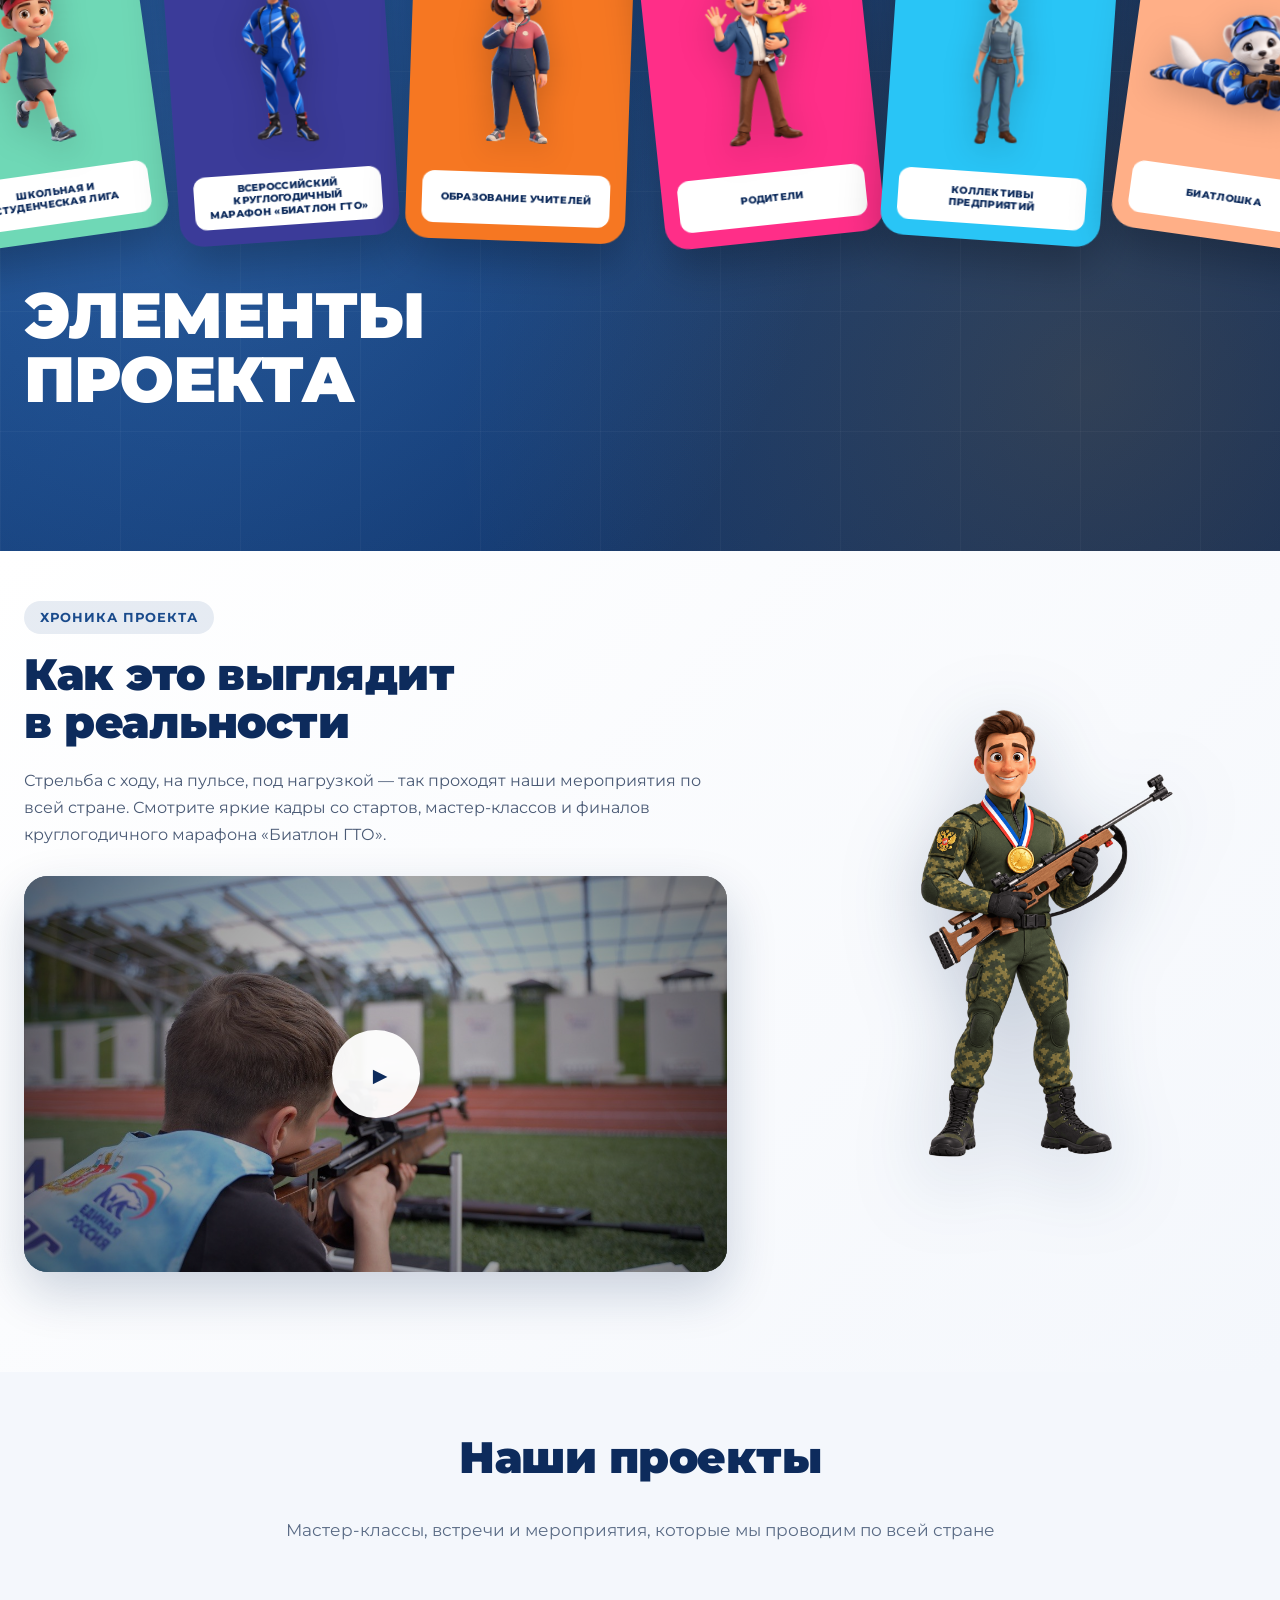
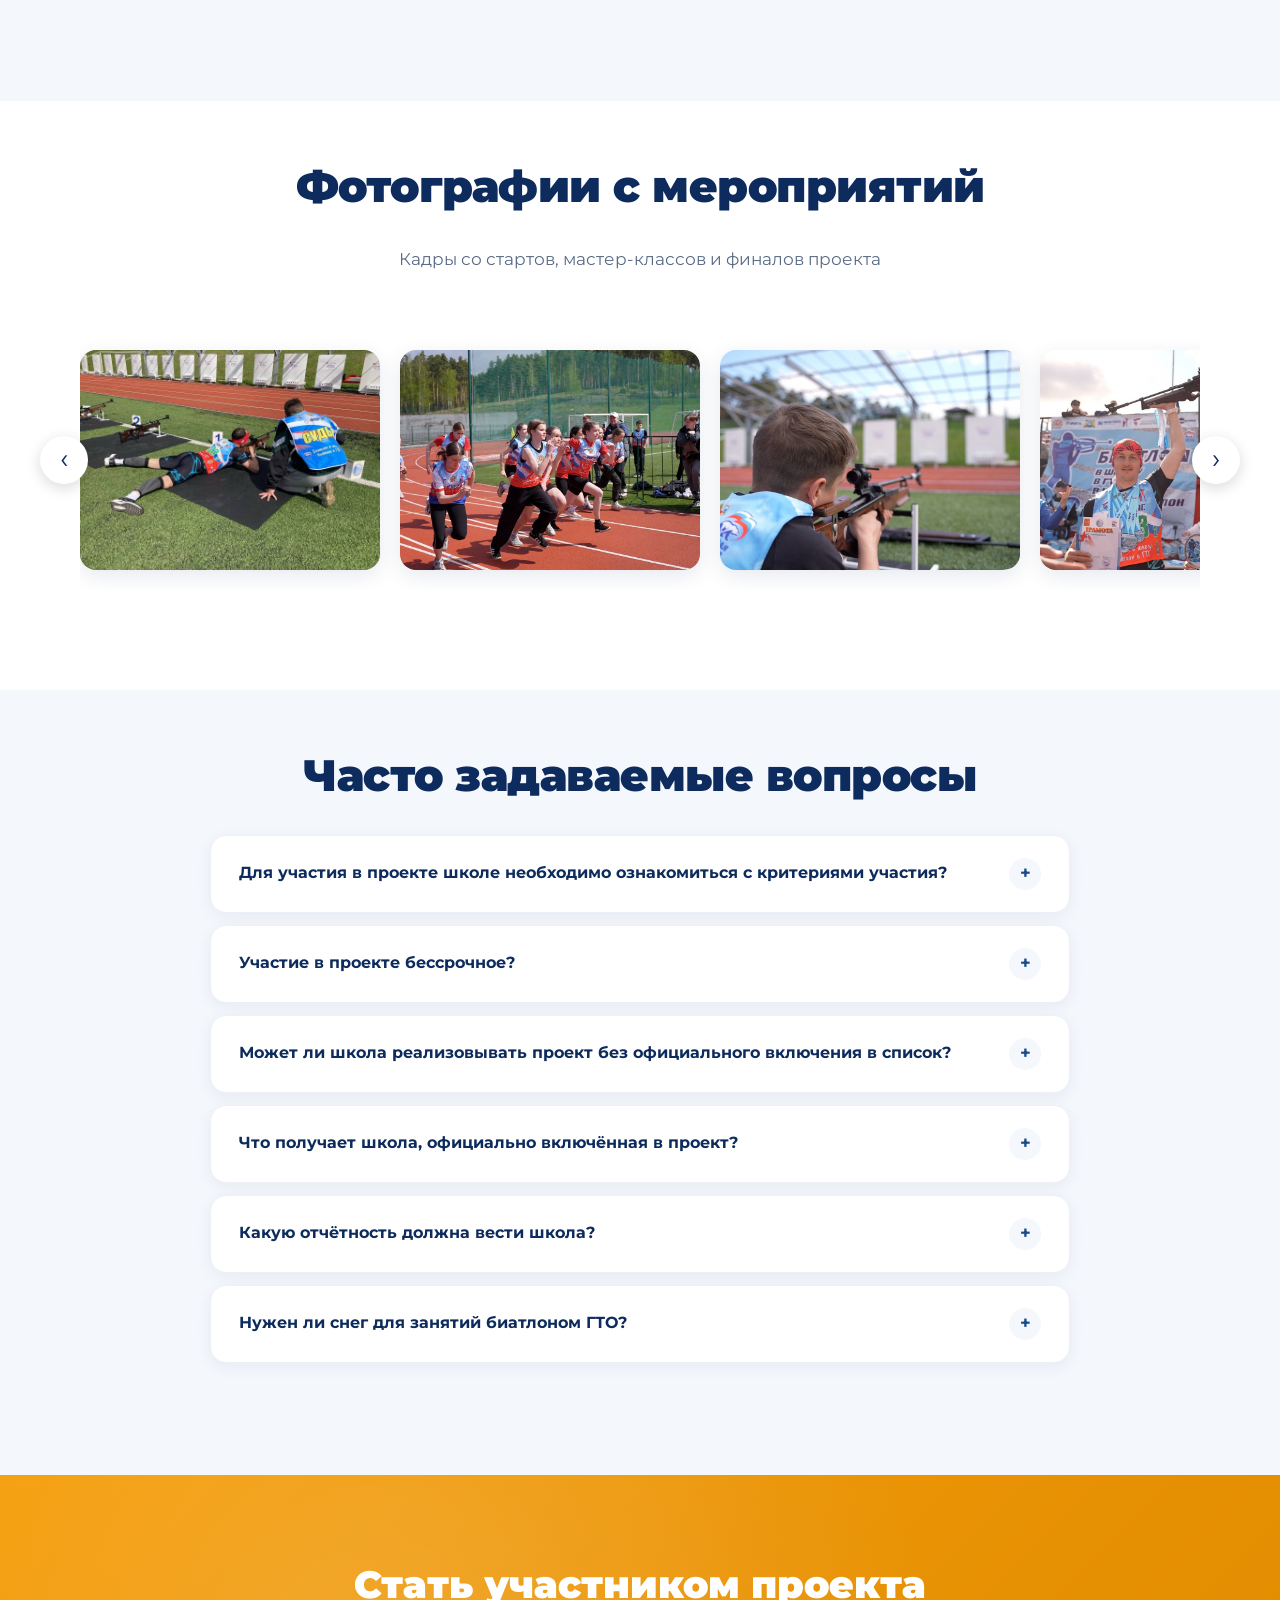
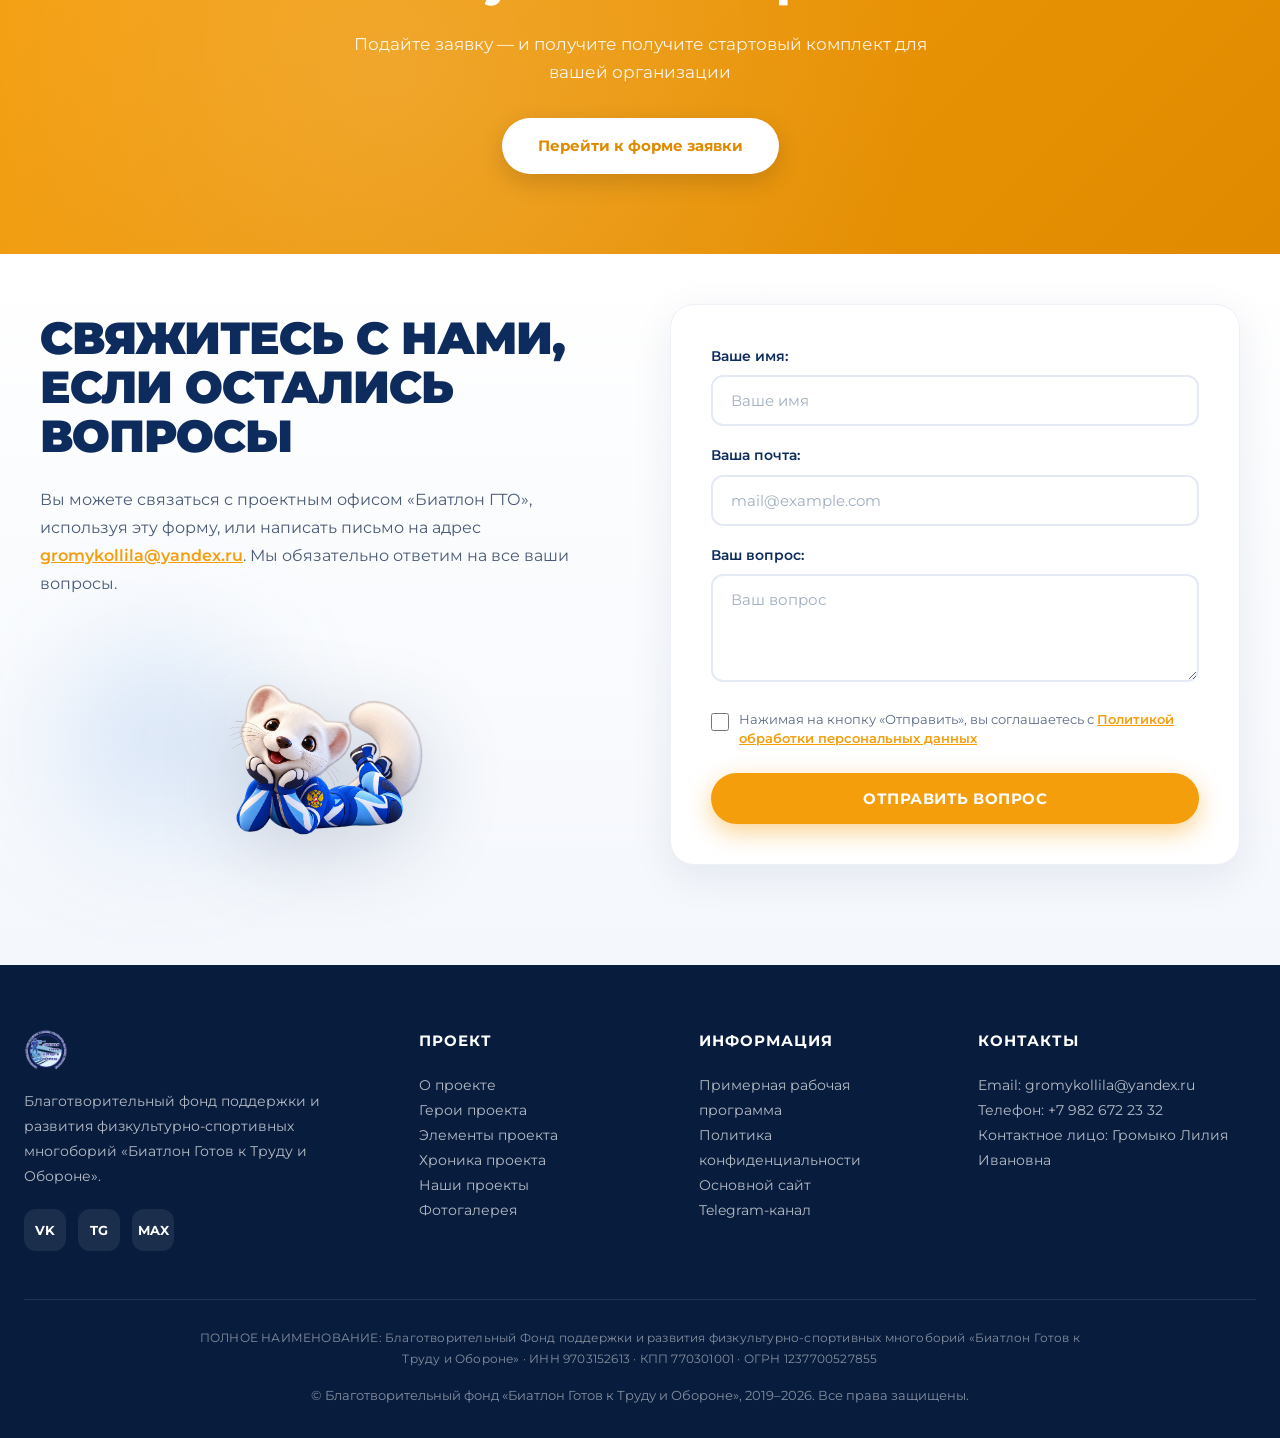
==== commit 241e858a: "Update index.html" ====
--- a/index.html
+++ b/index.html
@@ -321,53 +321,7 @@
             Мастер-классы, встречи и мероприятия, которые мы проводим по всей стране
         </p>
 
-        <div class="projects-grid">
-
-            <div class="project-card" data-project="0">
-                <div class="project-img">
-                    <img src="images/project-1.jpg" alt="Всероссийский финал «Биатлон ГТО» в ВДЦ «Смена»">
-                </div>
-                <h3>Всероссийский финал «Биатлон ГТО» в ВДЦ «Смена»</h3>
-                <p>Стрельба из пневматической винтовки</p>
-            </div>
-
-            <div class="project-card" data-project="1">
-                <div class="project-img">
-                    <img src="images/project-2.jpg" alt="Семинары-практикумы">
-                </div>
-                <h3>Семинары-практикумы в школах и колледжах и патриотических организациях</h3>
-                <p>И патриотических организациях</p>
-            </div>
-
-            <div class="project-card" data-project="2">
-                <div class="project-img">
-                    <img src="images/urgpy.jpg" alt="Всероссийский мировой «Биатлон Готов к Труду и Обороне»">
-                </div>
-                <h3>Всероссийский марафон «Биатлон Готов к Труду и Обороне»</h3>
-            </div>
-
-            <div class="project-card" data-project="3">
-                <div class="project-img">
-                    <img src="images/project-4.jpg" alt="Всероссийские спортивные соревнования школьников">
-                </div>
-                <h3>Всероссийские спортивные соревнования школьников</h3>
-                <p>«Президентские состязания» (по зимним видам спорта)</p>
-            </div>
-
-            <div class="project-card" data-project="4">
-                <div class="project-img">
-                    <img src="images/project-5.jpg" alt="Встреча студентов УРГПУ с олимпийским чемпионом">
-                </div>
-                <h3>Встреча студентов УРГПУ с олимпийским чемпионом по биатлону Александром Тихоновым.</h3>
-                <p>Идейный руководитель «Биатлон ГТО» Юрий Громыко подарил УРГПУ сертификат «Биатлон в школу».</p>
-            </div>
-            <div class="project-card" data-project="5">
-                <div class="project-img">
-                    <img src="images/project-6.jpg" alt="Всероссийского проекта «Год биатлона»">
-                </div>
-                <h3>Эстафета Всероссийского проекта «Год биатлона»</h3>
-                <p>Торжественная часть завершилась пленарной, где ребята задавали вопросы почетным гостям.</p>
-            </div>
+        <div class="projects-grid" id="projects-container">
 
         </div>
     </div>
--- a/style.css
+++ b/style.css
@@ -73,7 +73,7 @@
     color: var(--blue-dark);
     font-size: 14px;
     font-weight: 600;
-    padding: 10px 20px;
+    padding: 10px 14px; /* <--- Было 20px, стало 14px */
     border-radius: 50px;
     background: var(--gray);
     transition: all 0.25s ease;
@@ -1403,9 +1403,25 @@
 
 /* ============ ОБЩИЙ АДАПТИВ ============ */
 @media (max-width: 1100px) {
+    /* Уменьшаем отступы в самом меню */
+    .nav {
+        gap: 6px; /* Было 12px */
+    }
+    
+    /* Уменьшаем кнопки (шрифт и внутренние отступы) */
+    .nav a { 
+        padding: 6px 10px; /* Было 8px 14px */
+        font-size: 12px;    /* Было 13px */
+    }
+
+    /* Чуть-чуть уменьшаем логотип, чтобы дать меню больше места */
+    .logo-img {
+        height: 40px; /* Было 48px */
+    }
+
+    /* Остальные стили для этого разрешения оставляем как были */
     .heroes-grid { grid-template-columns: repeat(3, 1fr); }
     .footer-grid { grid-template-columns: 1fr 1fr; gap: 32px; }
-    .nav a { padding: 8px 14px; font-size: 13px; }
     .elements-cards { gap: 12px; }
     .element-card { width: 180px; height: 270px; }
     .element-card-img img { max-height: 140px; }
@@ -3594,9 +3610,38 @@
 @keyframes floatIcon { 0%, 100% { transform: translateY(0) rotate(0deg); } 50% { transform: translateY(-20px) rotate(10deg); } }
 
 @media (max-width: 992px) {
-    .school-hero-inner { grid-template-columns: 1fr; text-align: center; }
-    .main-hero-img { max-height: 350px; margin-top: 30px; }
-    .school-hero-bg { display: none; }
+    .school-hero-inner { 
+        grid-template-columns: 1fr; 
+        text-align: center; 
+    }
+    .main-hero-img { 
+        max-height: 350px; 
+        margin-top: 40px; /* Чуть больше отступа, чтобы было место для иконок */
+    }
+    
+    .school-hero-bg { display: block; } 
+    
+    .floating-icon {
+        opacity: 0.8; /* Делаем чуть ярче */
+        filter: drop-shadow(0 5px 10px rgba(0,0,0,0.1));
+    }
+    
+    /* РАСПРЕДЕЛЯЕМ ИКОНКИ ПО КРАЯМ ЭКРАНА */
+    
+    /* Мишень - слева, на уровне текста */
+    .bg-icon-1 { width: 50px; top: 45%; left: -15px; } 
+    
+    /* Кубок - оставляем сверху слева */
+    .bg-icon-3 { width: 65px; top: 15%; left: -10px; } 
+    
+    /* Медаль - справа, прямо рядом с лаской */
+    .bg-icon-2 { width: 60px; bottom: 35%; right: -15px; } 
+    
+    /* Звезда 1 - ОПУСКАЕМ ВЛЕВО К РЮКЗАКУ */
+    .bg-icon-4 { width: 45px; bottom: 25%; left: 8%; } 
+    
+    /* Звезда 2 - оставляем внизу справа или тоже подвинем */
+    .bg-icon-5 { width: 35px; bottom: 5%; right: 25%; } 
 }
 
 /* --- 2. О проекте --- */
@@ -3619,7 +3664,11 @@
 }
 @media (max-width: 992px) {
     .school-about-grid { grid-template-columns: 1fr; }
-    .school-about-image { order: -1; margin-bottom: 30px; }
+    
+    /* ПОЛНОСТЬЮ СКРЫВАЕМ КАРТИНКУ СО ШКОЛЬНИКАМИ */
+    .school-about-image { 
+        display: none; 
+    }
 }
 
 /* --- 3. Bento Статистика --- */
@@ -3655,31 +3704,76 @@
 }
 
 /* --- 4. Слайдер занятий --- */
-.school-slider-wrap { position: relative; max-width: 1100px; margin: 0 auto; padding: 0 40px; }
-.school-slider { display: flex; gap: 24px; overflow-x: auto; scroll-behavior: smooth; padding: 20px 0; scrollbar-width: none; }
+.school-slider-wrap { 
+    position: relative; 
+    max-width: 1100px; 
+    margin: 0 auto; 
+    padding: 0 40px; 
+}
+.school-slider { 
+    display: flex; 
+    gap: 24px; 
+    overflow-x: auto; 
+    scroll-behavior: smooth; 
+    padding: 20px 0; 
+    scrollbar-width: none; 
+    scroll-snap-type: x mandatory; /* Добавили для плавного свайпа на мобильных */
+}
 .school-slider::-webkit-scrollbar { display: none; }
 .school-card {
-    flex: 0 0 350px;
+    flex: 0 0 350px; /* Ширина на десктопе */
     background: #FFF;
     border-radius: 24px;
     padding: 30px;
     box-shadow: 0 10px 30px rgba(13, 43, 92, 0.06);
     border: 2px solid #EDF1F7;
     transition: 0.3s;
+    scroll-snap-align: start; /* Привязка карточек при свайпе */
 }
 .school-card:hover { transform: translateY(-5px); border-color: var(--orange); }
 .school-card-num { font-size: 36px; font-weight: 900; color: var(--orange); margin-bottom: 16px; }
 .school-card h3 { font-size: 20px; font-weight: 800; color: var(--blue-dark); margin-bottom: 12px; }
 .school-card p { font-size: 15px; color: #5A6B85; line-height: 1.6; }
+
 .school-slider-btn {
     position: absolute; top: 50%; transform: translateY(-50%);
     width: 50px; height: 50px; border-radius: 50%; background: #FFF; border: none;
     box-shadow: 0 5px 15px rgba(0,0,0,0.1); font-size: 28px; cursor: pointer; z-index: 10; color: var(--blue-dark);
+    transition: 0.2s;
+    display: flex; align-items: center; justify-content: center;
 }
 .school-slider-btn:hover { background: var(--orange); color: #FFF; }
 .school-slider-btn.prev { left: 0; }
 .school-slider-btn.next { right: 0; }
 
+/* АДАПТИВ ДЛЯ СЛАЙДЕРА НА МОБИЛЬНЫХ */
+@media (max-width: 768px) {
+    .school-slider-wrap {
+        padding: 0 10px; /* Уменьшаем отступы по бокам */
+    }
+    
+    .school-card {
+        flex: 0 0 260px; /* Уменьшаем ширину карточки */
+        padding: 20px; /* Уменьшаем внутренние отступы */
+    }
+    
+    .school-card h3 {
+        font-size: 18px;
+    }
+    
+    .school-card p {
+        font-size: 14px;
+    }
+    
+    /* Уменьшаем и прижимаем кнопки на мобильных */
+    .school-slider-btn {
+        width: 36px;
+        height: 36px;
+        font-size: 20px;
+    }
+    .school-slider-btn.prev { left: -5px; }
+    .school-slider-btn.next { right: -5px; }
+}
 /* --- 5. Инвентарь (С КАРТИНКАМИ) --- */
 .school-inventory-grid {
     display: grid;
@@ -3725,59 +3819,318 @@
 .school-gto-text h2 { font-size: 28px; font-weight: 900; color: var(--blue-dark); margin-bottom: 16px; }
 .school-gto-text p { font-size: 16px; color: #4A5A75; line-height: 1.7; margin-bottom: 12px; }
 .school-gto-image img { width: 200px; filter: drop-shadow(0 15px 30px rgba(0,0,0,0.15)); }
-@media (max-width: 900px) { .school-gto-box { flex-direction: column; text-align: center; } }
-
-/* --- 7. Почему это здорово (С ЗВЕЗДАМИ) --- */
-.school-why-grid {
+@media (max-width: 900px) { 
+    .school-gto-box { flex-direction: column; text-align: center; }
+    
+    /* СКРЫВАЕМ КАРТИНКУ МЕДАЛИ */
+    .school-gto-image { 
+        display: none; 
+    }
+}
+
+/* --- 7. Почему это здорово (ЧАТ) --- */
+.chat-section {
+    background: #EEF4FC;
+    padding: 100px 0;
+    overflow: hidden;
+    position: relative; /* Для позиционирования сетки */
+}
+
+/* Сетка на фоне (как в "Элементах проекта") */
+.chat-section::before {
+    content: '';
+    position: absolute;
+    inset: 0;
+    background-image:
+        linear-gradient(rgba(13, 43, 92, 0.04) 1px, transparent 1px),
+        linear-gradient(90deg, rgba(13, 43, 92, 0.04) 1px, transparent 1px);
+    background-size: 40px 40px;
+    z-index: 1;
+    pointer-events: none;
+}
+
+.chat-wrapper {
+    position: relative;
+    display: flex;
+    justify-content: center;
+    margin-top: 40px;
+    z-index: 2; /* Телефон поверх сетки */
+}
+
+/* Летающие иконки вокруг телефона */
+.chat-floating-icon {
+    position: absolute;
+    filter: drop-shadow(0 10px 20px rgba(13, 43, 92, 0.15));
+    animation: floatIcon 5s ease-in-out infinite;
+    z-index: 3;
+    pointer-events: none;
+}
+
+/* Позиционируем иконки по углам вокруг телефона */
+.float-tl { width: 70px; top: 5%; left: 10%; animation-delay: 0s; }
+.float-tr { width: 80px; top: 10%; right: 12%; animation-delay: 1.2s; }
+.float-bl { width: 85px; bottom: 10%; left: 8%; animation-delay: 0.6s; }
+.float-br { width: 60px; bottom: 5%; right: 15%; animation-delay: 1.8s; }
+
+/* Корпус телефона */
+.phone-mockup {
+    width: 100%;
+    max-width: 380px;
+    height: 650px;
+    background: #0D2B5C;
+    border-radius: 40px;
+    padding: 12px;
+    box-shadow: 0 25px 50px rgba(13, 43, 92, 0.3), inset 0 0 10px rgba(255,255,255,0.2);
+    position: relative;
+    z-index: 4;
+}
+
+/* Экран */
+.phone-screen {
+    width: 100%;
+    height: 100%;
+    background: #F4F7FC;
+    border-radius: 30px;
+    display: flex;
+    flex-direction: column;
+    overflow: hidden;
+    position: relative;
+}
+
+/* Шапка чата */
+.chat-header {
+    background: #FFFFFF;
+    padding: 15px 20px;
+    display: flex;
+    align-items: center;
+    gap: 12px;
+    box-shadow: 0 2px 10px rgba(0,0,0,0.05);
+    z-index: 2;
+}
+.chat-avatar {
+    width: 40px;
+    height: 40px;
+    border-radius: 50%;
+    background: #E1ECF9;
+    overflow: hidden;
+}
+.chat-avatar img {
+    width: 100%;
+    height: 100%;
+    object-fit: cover;
+}
+.chat-name {
+    font-weight: 800;
+    color: var(--blue-dark);
+    font-size: 15px;
+}
+.chat-status {
+    font-size: 11px;
+    color: var(--orange);
+    font-weight: 600;
+    min-height: 14px; /* Чтобы не прыгало */
+}
+
+/* Тело чата */
+.chat-body {
+    flex-grow: 1;
+    padding: 20px;
+    display: flex;
+    flex-direction: column;
+    justify-content: flex-end; /* Прижимаем сообщения к низу */
+    gap: 12px;
+    overflow: hidden; /* ЗАПРЕЩАЕМ СКРОЛЛ */
+}
+.chat-body::-webkit-scrollbar { display: none; }
+
+/* Пузыри сообщений */
+.chat-bubble {
+    max-width: 85%;
+    padding: 12px 16px;
+    font-size: 14px;
+    line-height: 1.4;
+    border-radius: 16px;
+    opacity: 0;
+    transform: translateY(20px) scale(0.9);
+    transition: all 0.4s cubic-bezier(0.175, 0.885, 0.32, 1.275);
+}
+.chat-bubble.show {
+    opacity: 1;
+    transform: translateY(0) scale(1);
+}
+
+/* Исходящее сообщение */
+.bubble-out {
+    background: var(--blue);
+    color: #FFFFFF;
+    align-self: flex-end;
+    border-bottom-right-radius: 4px;
+    opacity: 1;
+    transform: translateY(0) scale(1);
+}
+
+/* Входящие сообщения */
+.bubble-in {
+    background: #FFFFFF;
+    color: var(--blue-dark);
+    align-self: flex-start;
+    border-bottom-left-radius: 4px;
+    box-shadow: 0 2px 5px rgba(0,0,0,0.05);
+}
+
+/* Поле ввода */
+.chat-input {
+    background: #FFFFFF;
+    padding: 12px 20px;
+    display: flex;
+    align-items: center;
+    gap: 10px;
+    border-top: 1px solid #E1ECF9;
+}
+.chat-text {
+    flex-grow: 1;
+    background: #F4F7FC;
+    color: #A0AEC0;
+    padding: 10px 16px;
+    border-radius: 20px;
+    font-size: 14px;
+}
+.chat-send-btn {
+    width: 36px;
+    height: 36px;
+    background: var(--orange);
+    color: #FFF;
+    border-radius: 50%;
+    display: flex;
+    align-items: center;
+    justify-content: center;
+    font-size: 16px;
+    padding-left: 2px;
+}
+
+/* --- 7. Чат (Добавляем скролл на мобильных) --- */
+@media (max-width: 900px) {
+    .chat-floating-icon { display: none; }
+}
+
+@media (max-width: 600px) {
+    .phone-mockup { height: 550px; }
+    .bubble-in { font-size: 13px; }
+    
+    /* ВКЛЮЧАЕМ СКРОЛЛ ВНУТРИ ТЕЛЕФОНА */
+    .chat-body {
+        justify-content: flex-start; /* Сообщения идут сверху вниз */
+        overflow-y: auto; /* Разрешаем скролл */
+        scrollbar-width: none; /* Прячем скроллбар */
+    }
+    .chat-body::-webkit-scrollbar { 
+        display: none; 
+    }
+}
+/* --- 8. Полароиды (1 большой + 4 маленьких) --- */
+.school-polaroid-grid {
     display: grid;
-    grid-template-columns: repeat(3, 1fr);
-    gap: 20px;
+    grid-template-columns: 1.2fr 1fr; /* Большой чуть шире */
+    gap: 30px;
     max-width: 1000px;
     margin: 0 auto;
-}
-.school-why-card {
+    align-items: stretch; /* Растягиваем на одну высоту */
+    padding: 20px 0;
+}
+
+/* --- БОЛЬШОЙ ПОЛАРОИД --- */
+.polaroid-big {
     background: #FFF;
-    border-radius: 20px;
-    padding: 24px;
-    display: flex;
-    align-items: center;
-    gap: 16px;
-    box-shadow: 0 8px 24px rgba(13, 43, 92, 0.06);
-    border: 1px solid #EDF1F7;
-    transition: 0.3s;
-}
-.school-why-card:hover { transform: translateY(-5px); box-shadow: 0 15px 30px rgba(13, 43, 92, 0.1); }
-.why-icon { width: 36px; height: auto; flex-shrink: 0; }
-.school-why-card p { font-size: 15px; font-weight: 700; color: var(--blue-dark); margin: 0; }
-@media (max-width: 900px) { .school-why-grid { grid-template-columns: 1fr; } }
-
-/* --- 8. Полароиды --- */
-.school-polaroid-grid {
-    display: flex;
-    flex-wrap: wrap;
-    justify-content: center;
-    gap: 30px;
-    padding: 20px;
-}
-.polaroid-item {
-    background: #FFF;
-    padding: 15px 15px 40px 15px;
-    box-shadow: 0 10px 30px rgba(0,0,0,0.15);
+    padding: 15px 15px 60px 15px; /* Снизу больше места для эффекта полароида */
+    box-shadow: 0 15px 35px rgba(0,0,0,0.15);
     border-radius: 4px;
     transition: 0.3s;
     cursor: pointer;
     position: relative;
-}
-.polaroid-item:nth-child(odd) { transform: rotate(-3deg); }
-.polaroid-item:nth-child(even) { transform: rotate(3deg); }
-.polaroid-item:hover { transform: scale(1.1) rotate(0deg); z-index: 10; }
-.polaroid-item img { width: 250px; height: 200px; object-fit: cover; border: 1px solid #eee; }
-/* Имитация скотча */
-.polaroid-item::before {
-    content: ''; position: absolute; top: -10px; left: 50%; transform: translateX(-50%);
-    width: 60px; height: 20px; background: rgba(255,255,255,0.4); border: 1px solid rgba(0,0,0,0.05);
-}
-
+    transform: rotate(-2deg);
+    display: flex;
+    flex-direction: column;
+}
+.polaroid-big:hover { 
+    transform: scale(1.03) rotate(0deg); 
+    z-index: 10; 
+    box-shadow: 0 20px 45px rgba(0,0,0,0.25);
+}
+.polaroid-big img { 
+    width: 100%; 
+    height: 100%; 
+    object-fit: cover; 
+    border: 1px solid #eee; 
+}
+
+/* --- СЕТКА МАЛЕНЬКИХ ПОЛАРОИДОВ --- */
+.polaroid-small-grid {
+    display: grid;
+    grid-template-columns: 1fr 1fr;
+    grid-template-rows: 1fr 1fr;
+    gap: 20px;
+}
+
+.polaroid-small {
+    background: #FFF;
+    padding: 10px 10px 35px 10px;
+    box-shadow: 0 10px 25px rgba(0,0,0,0.12);
+    border-radius: 4px;
+    transition: 0.3s;
+    cursor: pointer;
+    position: relative;
+    display: flex;
+    flex-direction: column;
+}
+/* Чередуем наклон для маленьких */
+.polaroid-small:nth-child(1) { transform: rotate(3deg); }
+.polaroid-small:nth-child(2) { transform: rotate(-2deg); }
+.polaroid-small:nth-child(3) { transform: rotate(-3deg); }
+.polaroid-small:nth-child(4) { transform: rotate(2deg); }
+
+.polaroid-small:hover { 
+    transform: scale(1.08) rotate(0deg); 
+    z-index: 10; 
+    box-shadow: 0 15px 35px rgba(0,0,0,0.2);
+}
+.polaroid-small img { 
+    width: 100%; 
+    height: 100%; 
+    object-fit: cover; 
+    border: 1px solid #eee; 
+}
+
+/* --- ИМИТАЦИЯ СКОТЧА НА ВСЕХ ПОЛАРОИДАХ --- */
+.polaroid-big::before, .polaroid-small::before {
+    content: ''; 
+    position: absolute; 
+    top: -10px; 
+    left: 50%; 
+    transform: translateX(-50%);
+    width: 60px; 
+    height: 20px; 
+    background: rgba(255, 255, 255, 0.6); 
+    border: 1px solid rgba(0,0,0,0.05);
+    box-shadow: 0 2px 4px rgba(0,0,0,0.05);
+}
+
+/* Адаптив для мобильных */
+@media (max-width: 768px) {
+    .school-polaroid-grid {
+        grid-template-columns: 1fr; /* В одну колонку */
+        gap: 40px;
+    }
+    .polaroid-big {
+        height: 350px; /* На телефоне большому задаем фикс. высоту */
+        transform: rotate(0deg);
+    }
+    .polaroid-small-grid {
+        gap: 15px;
+    }
+    .polaroid-small {
+        transform: rotate(0deg) !important; /* Убираем наклоны на телефонах */
+    }
+}
 /* --- 9. Квест --- */
 .school-quest-wrap {
     display: grid;
